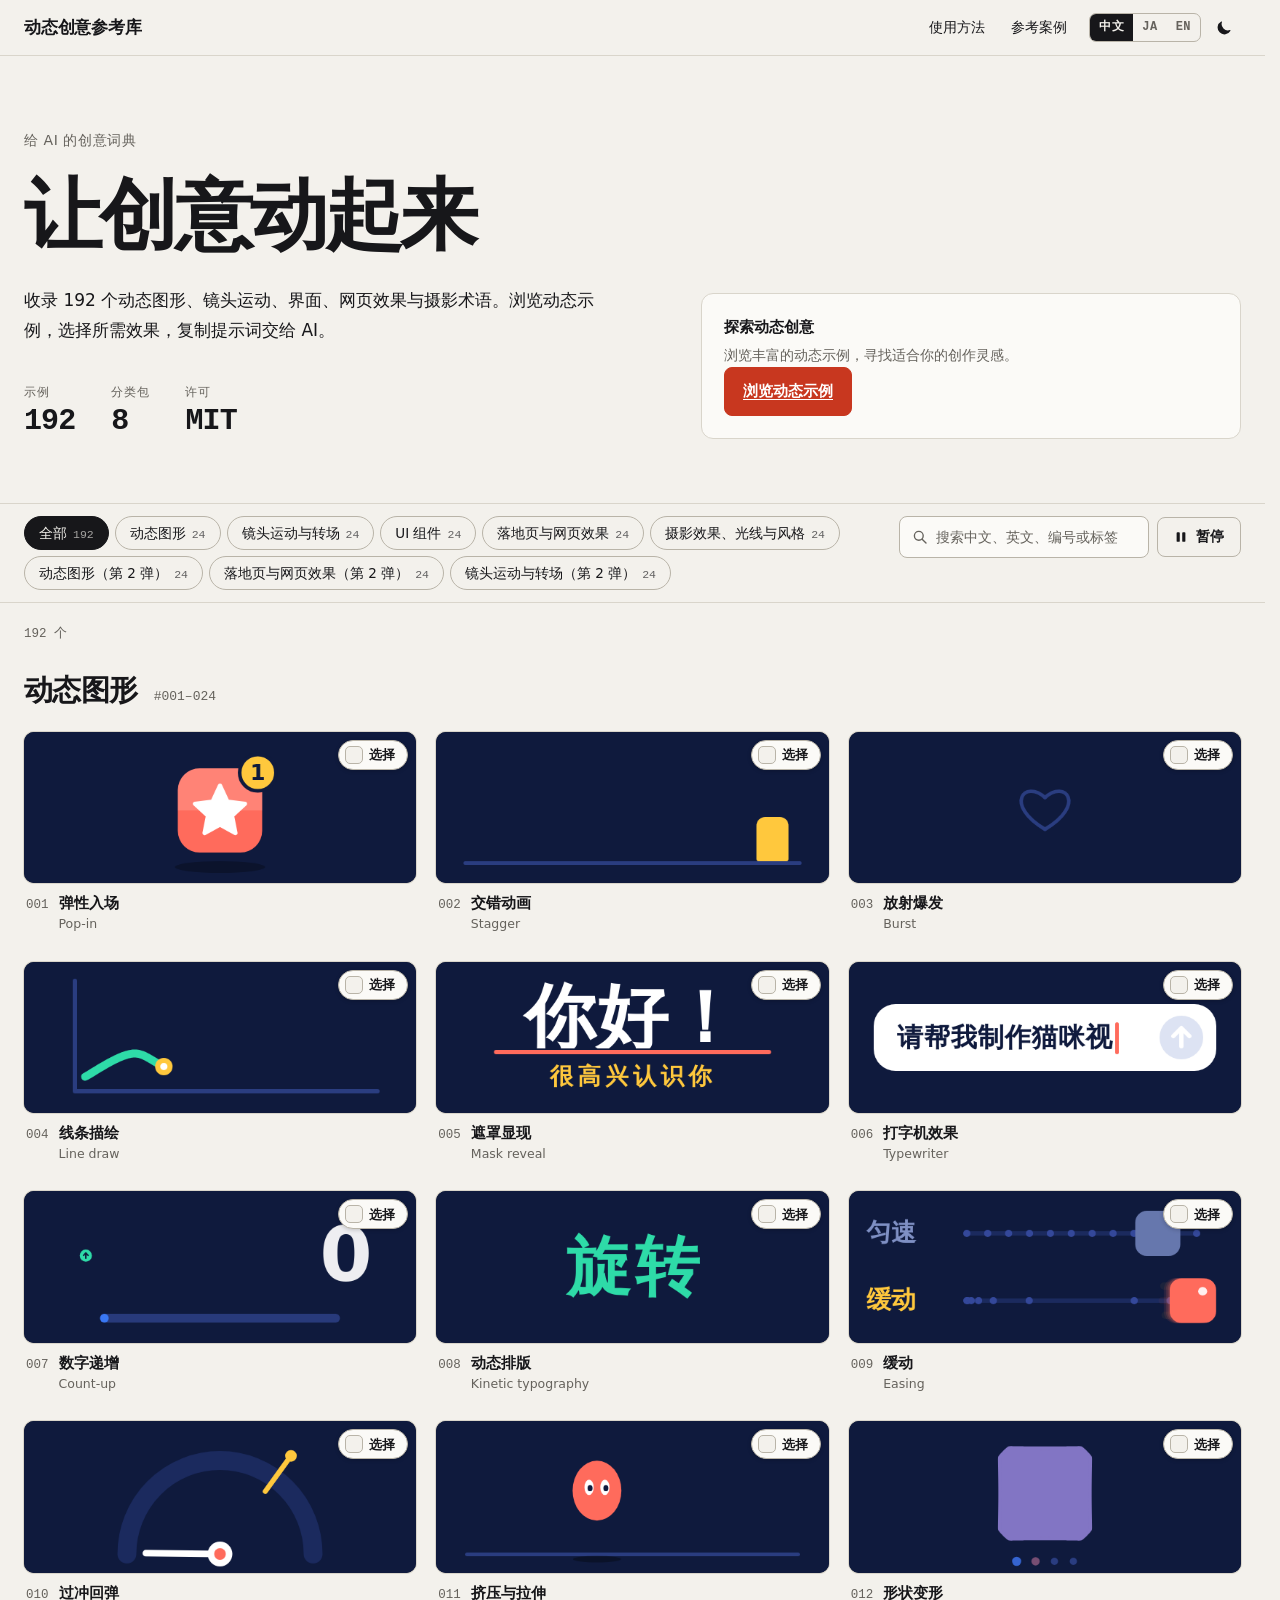
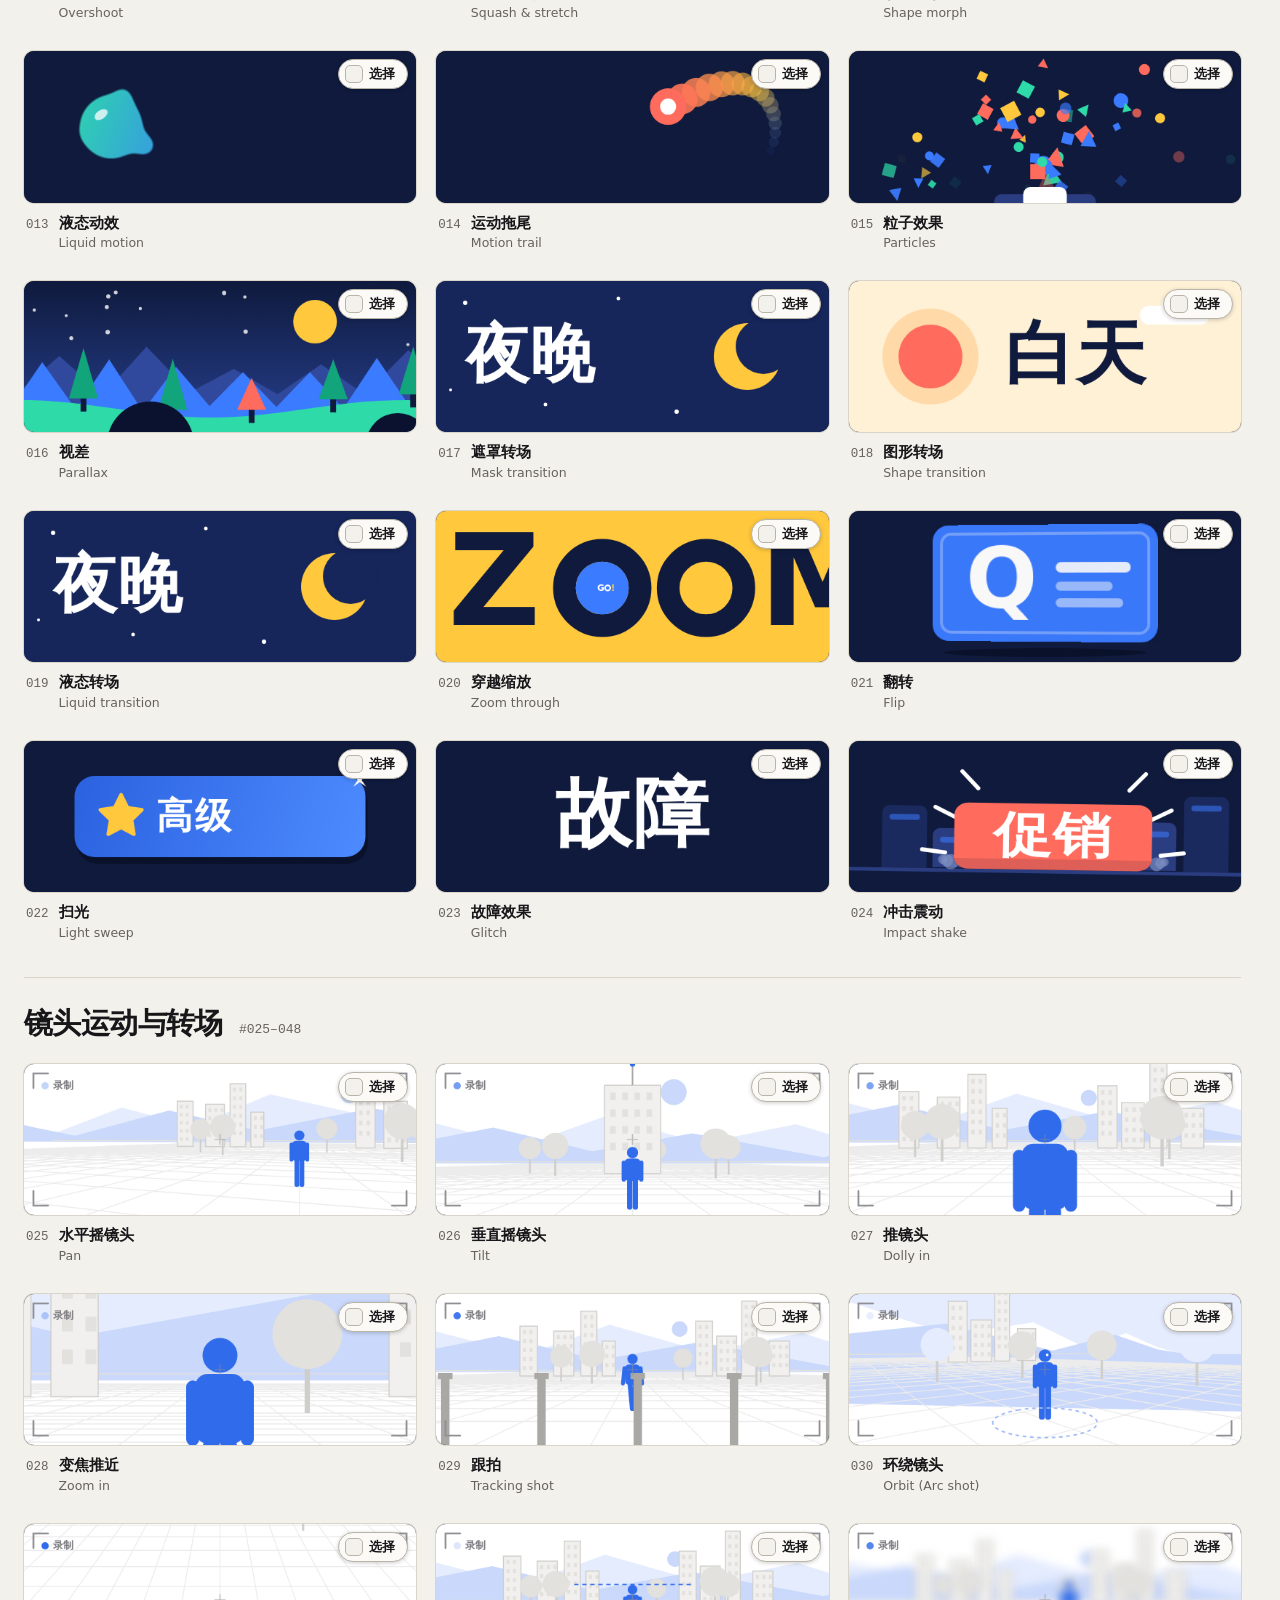
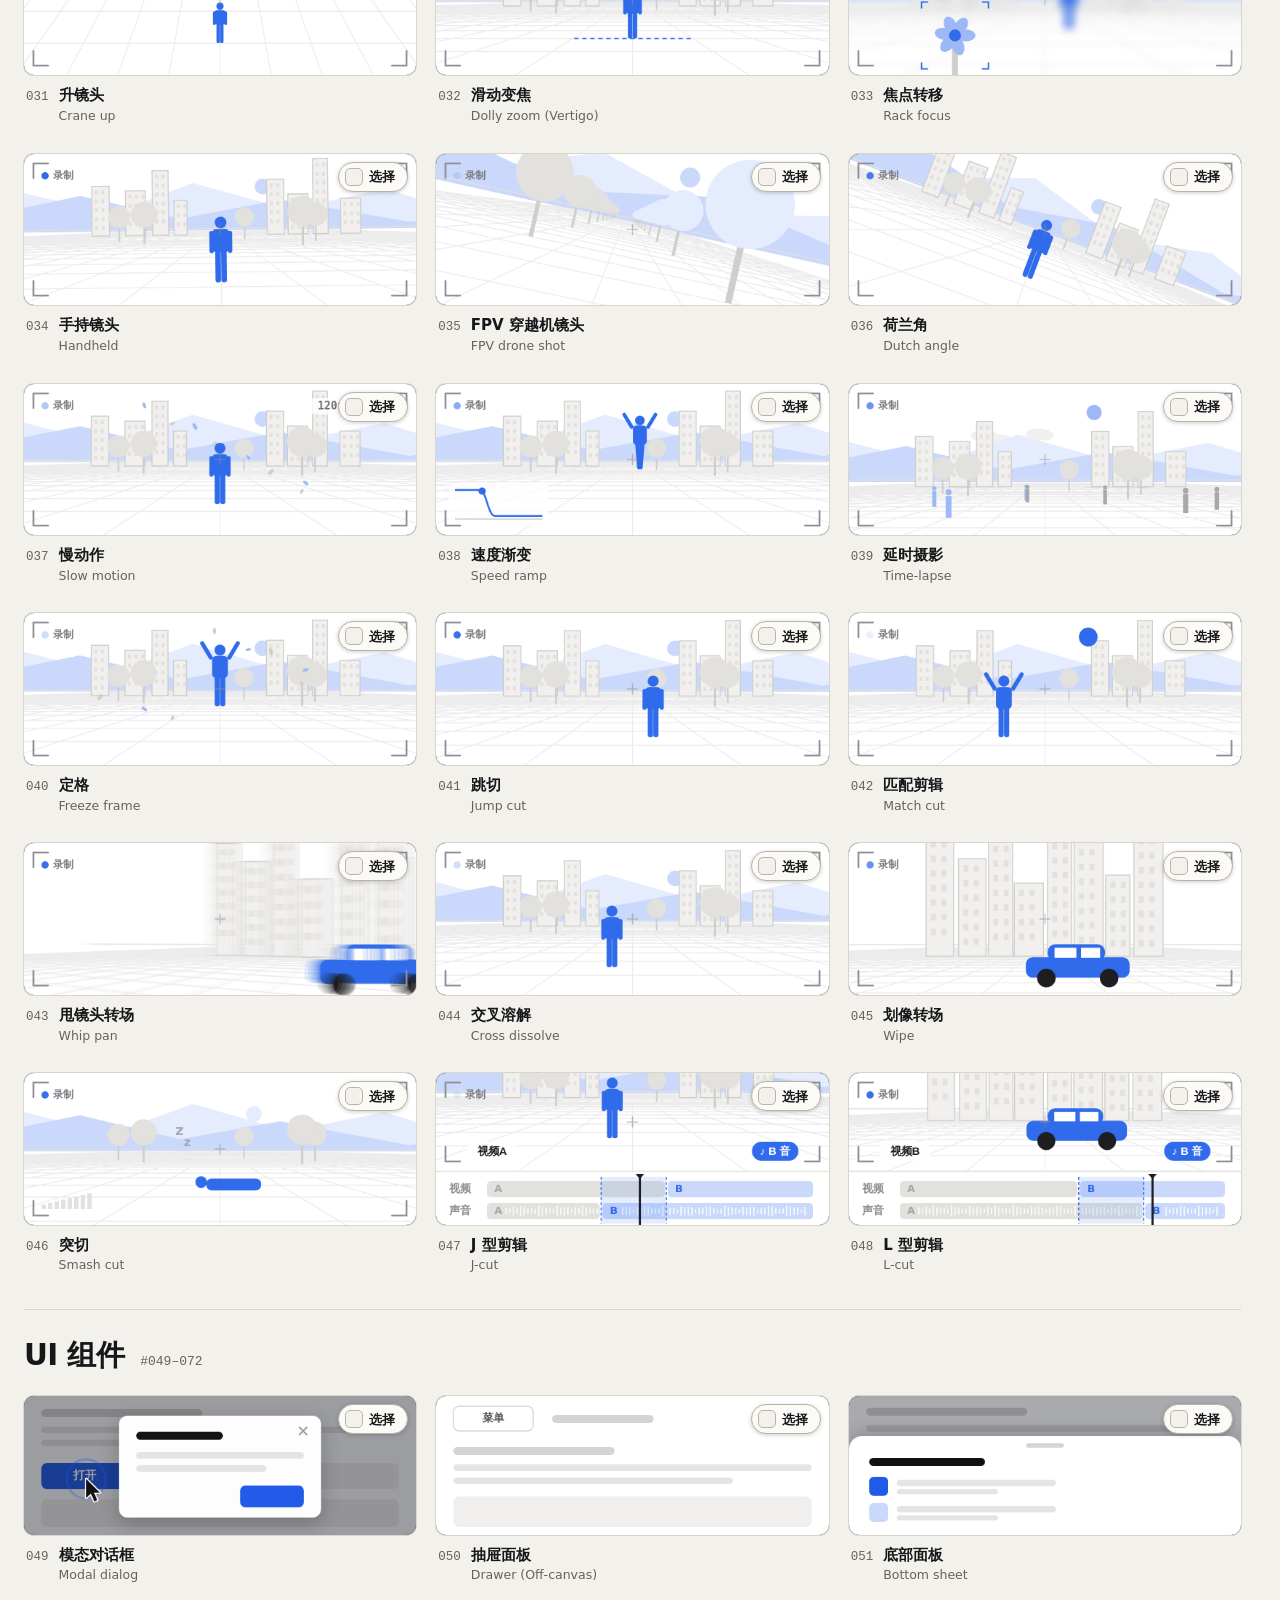
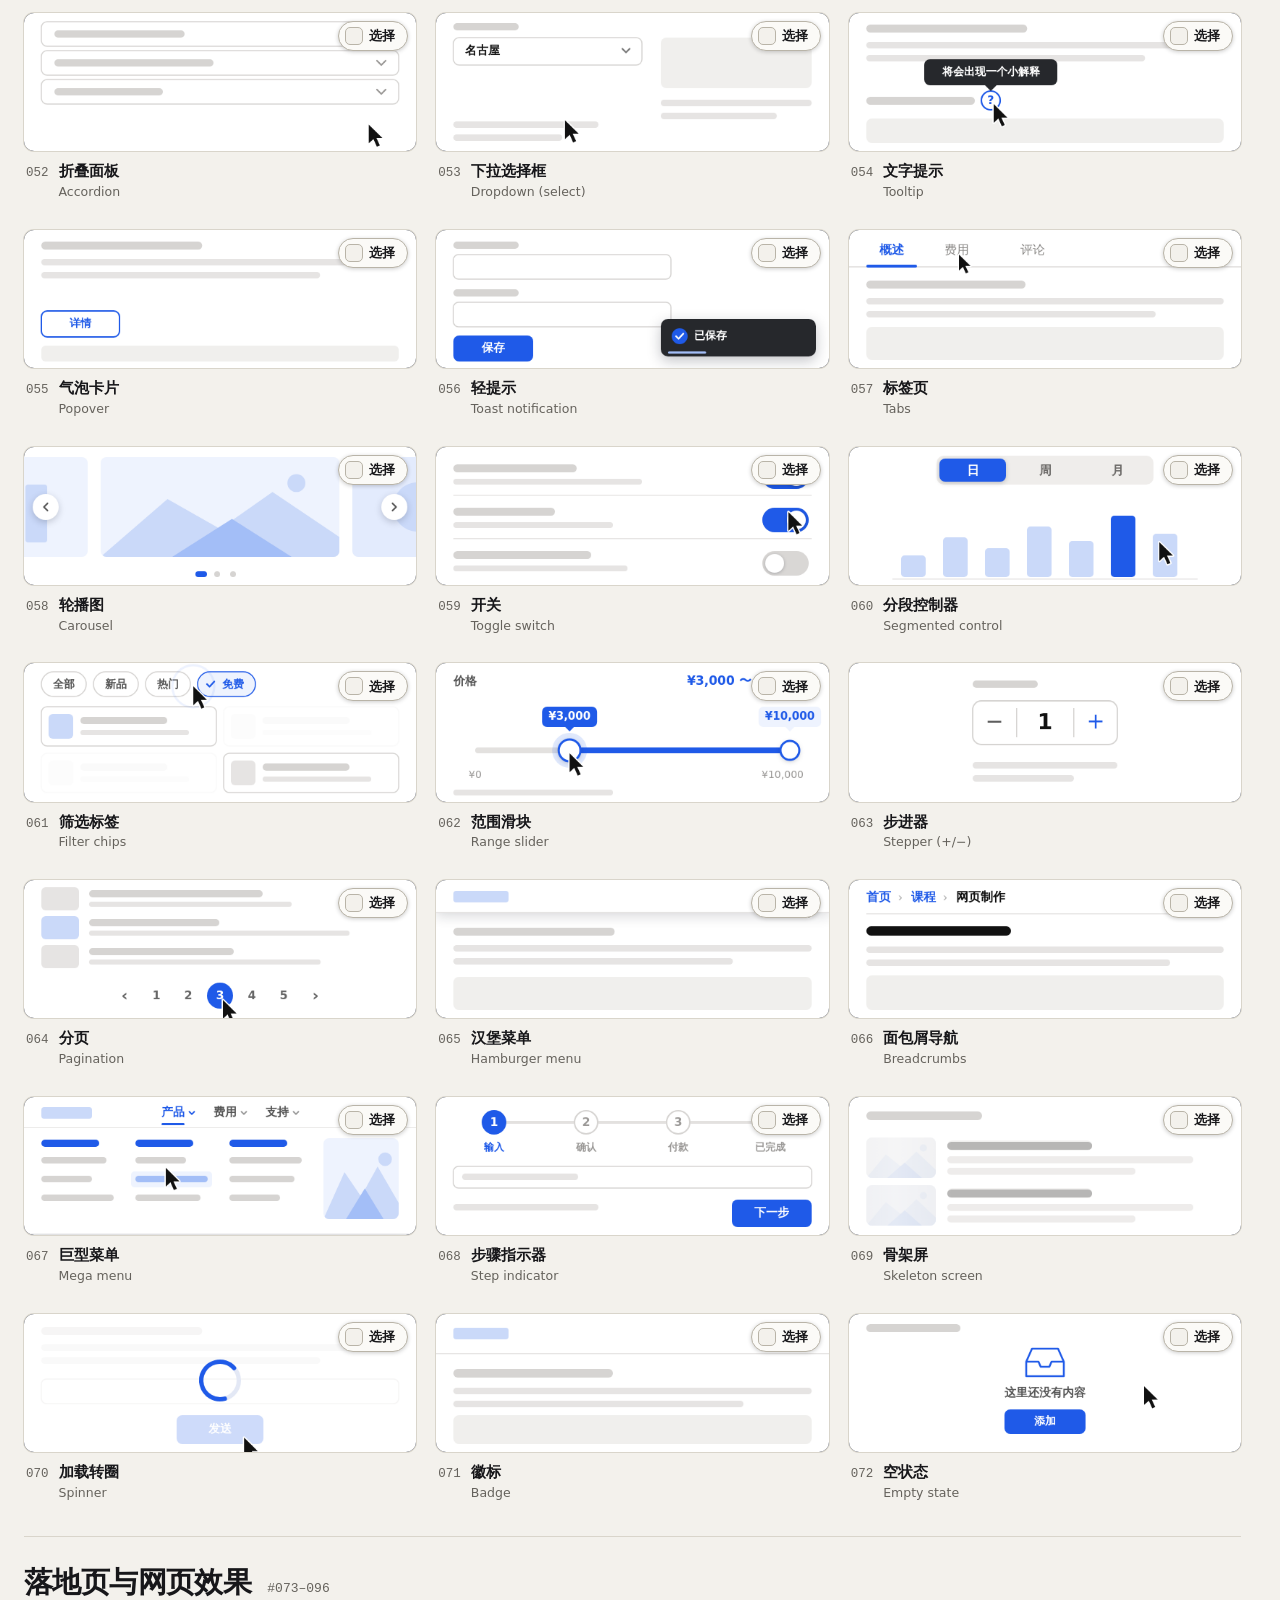
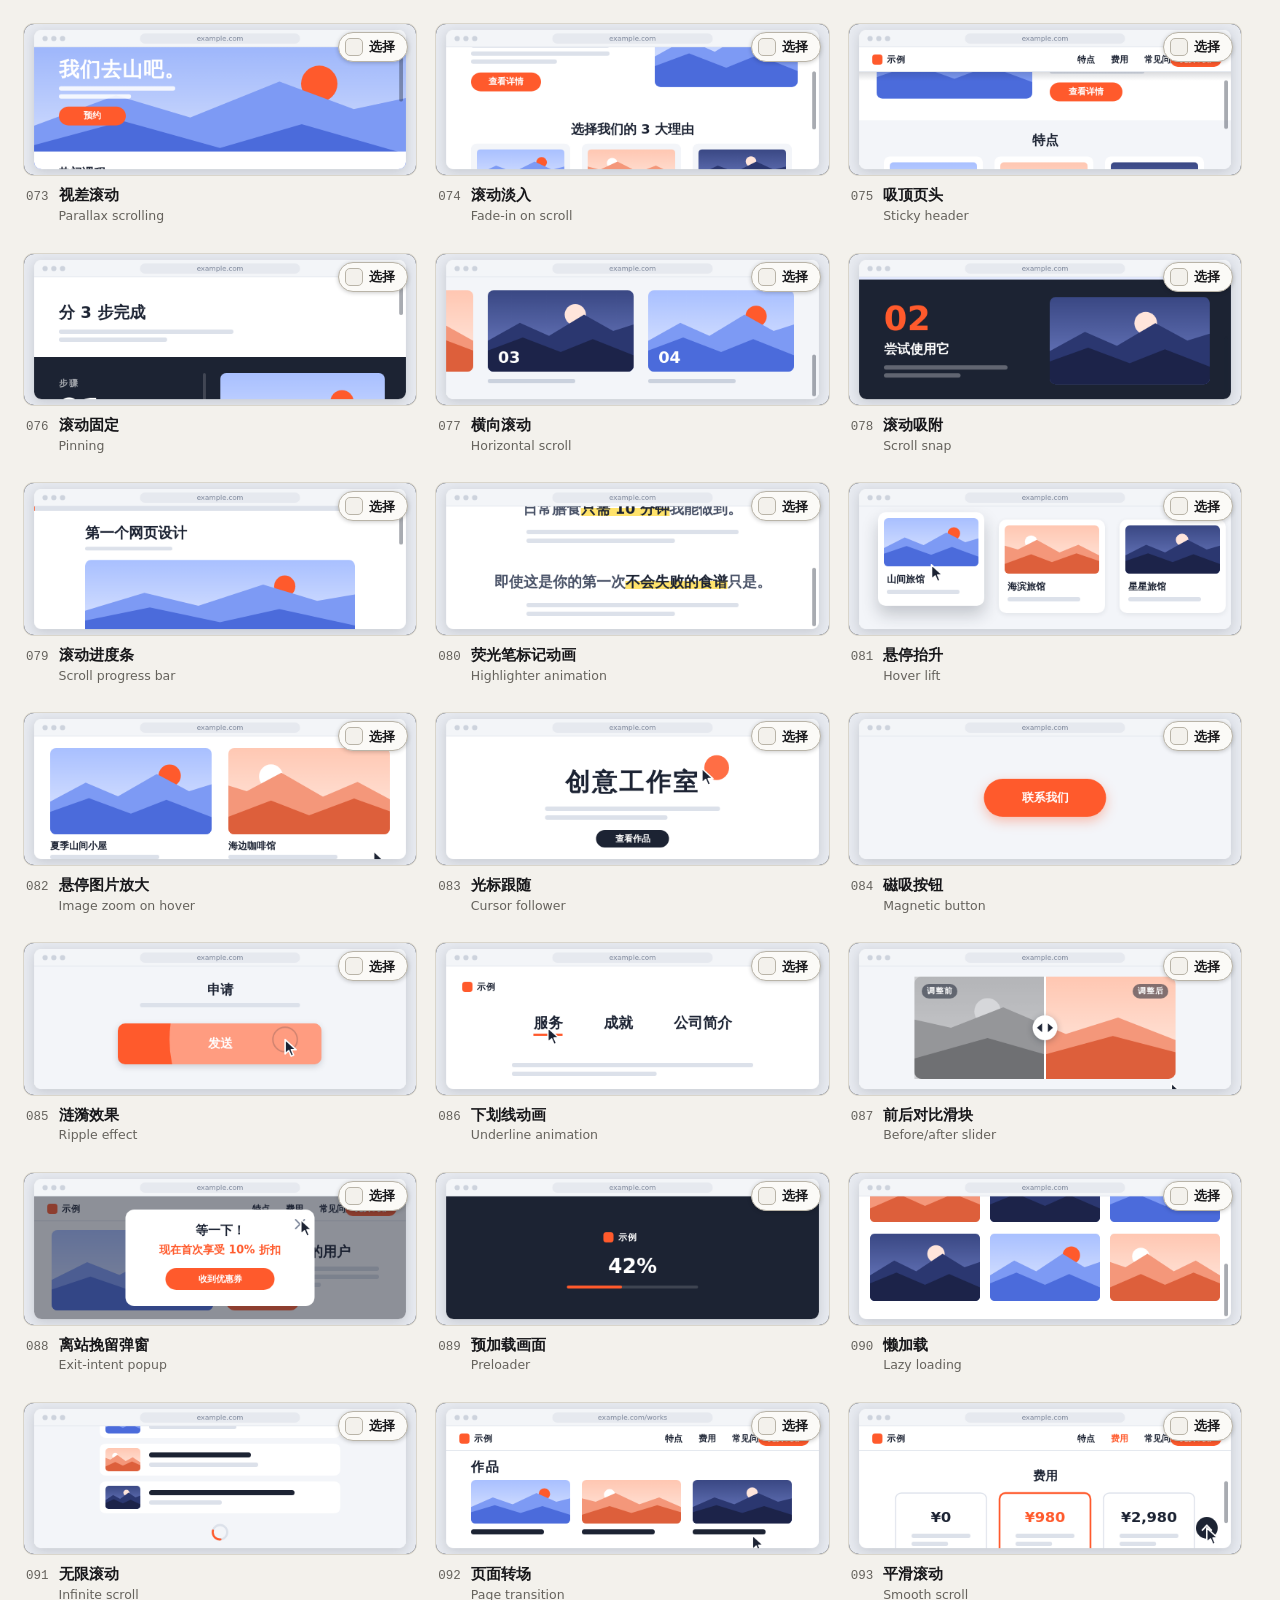
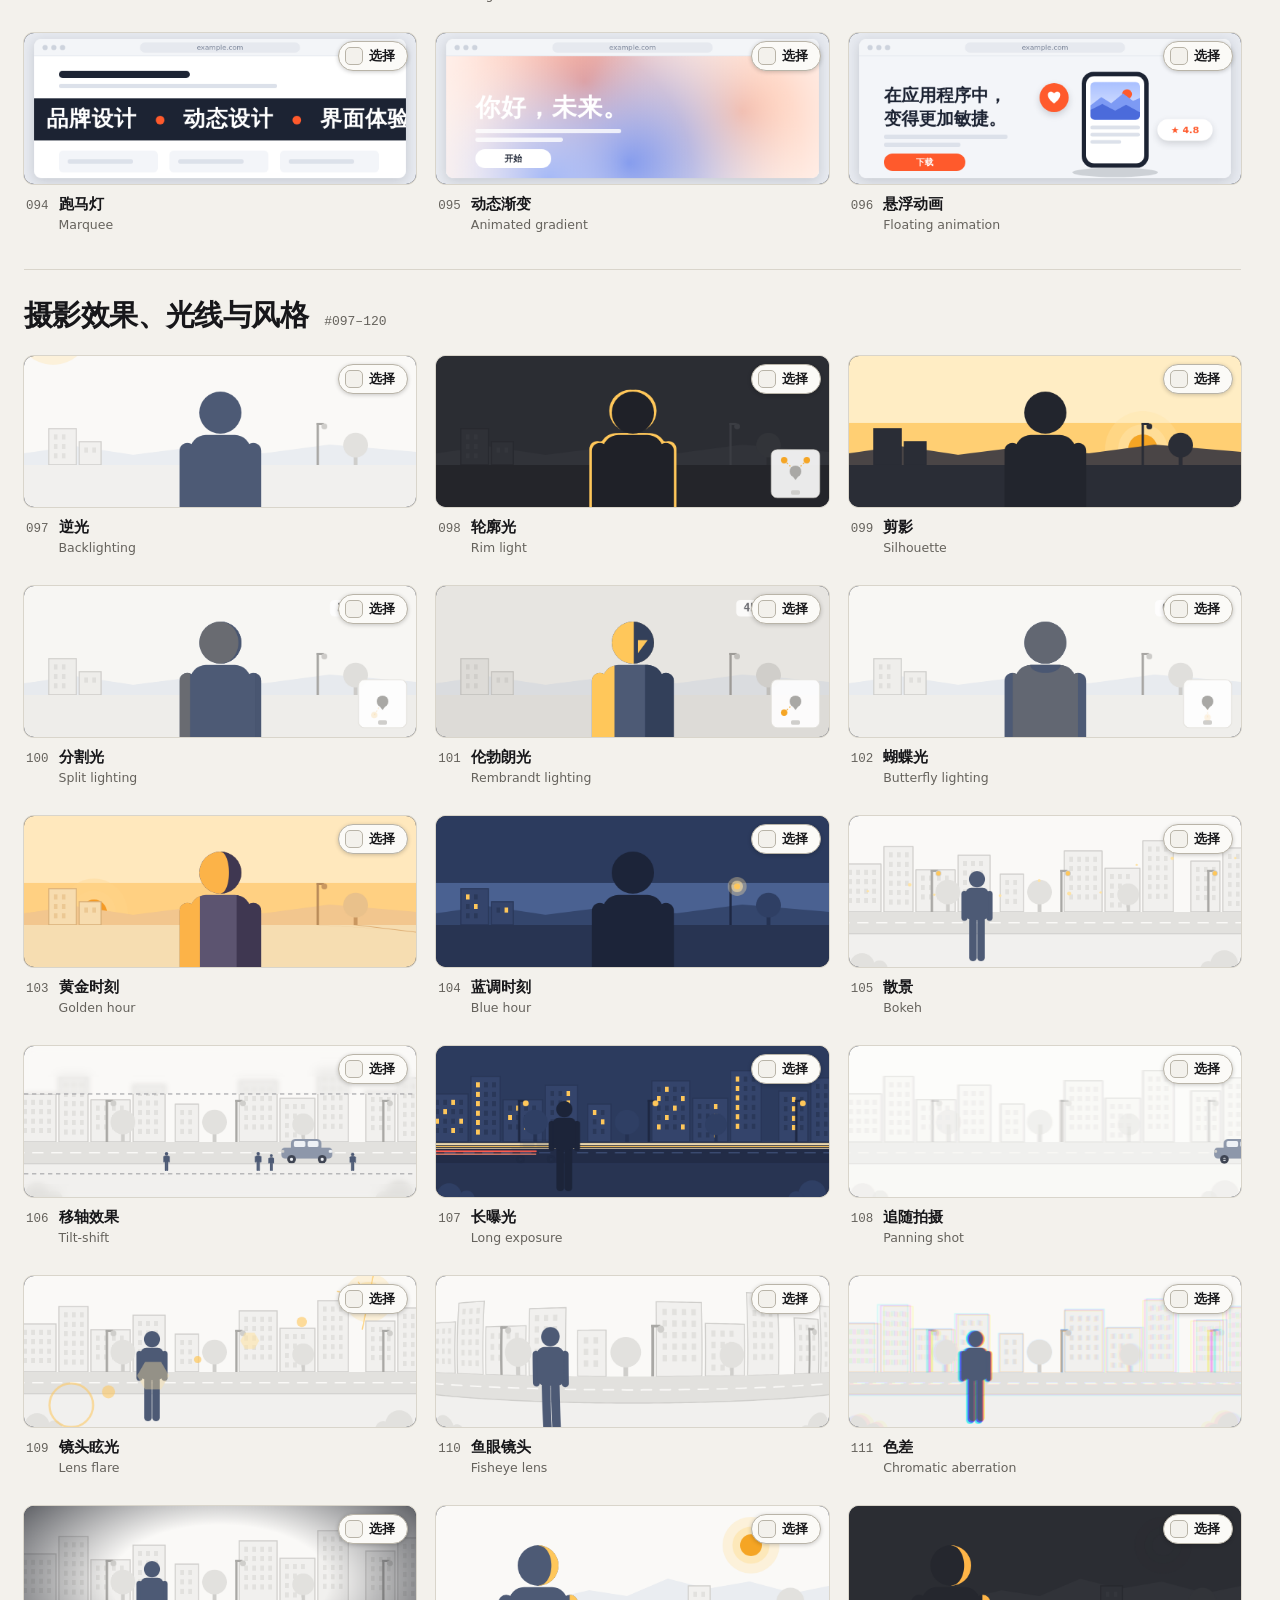
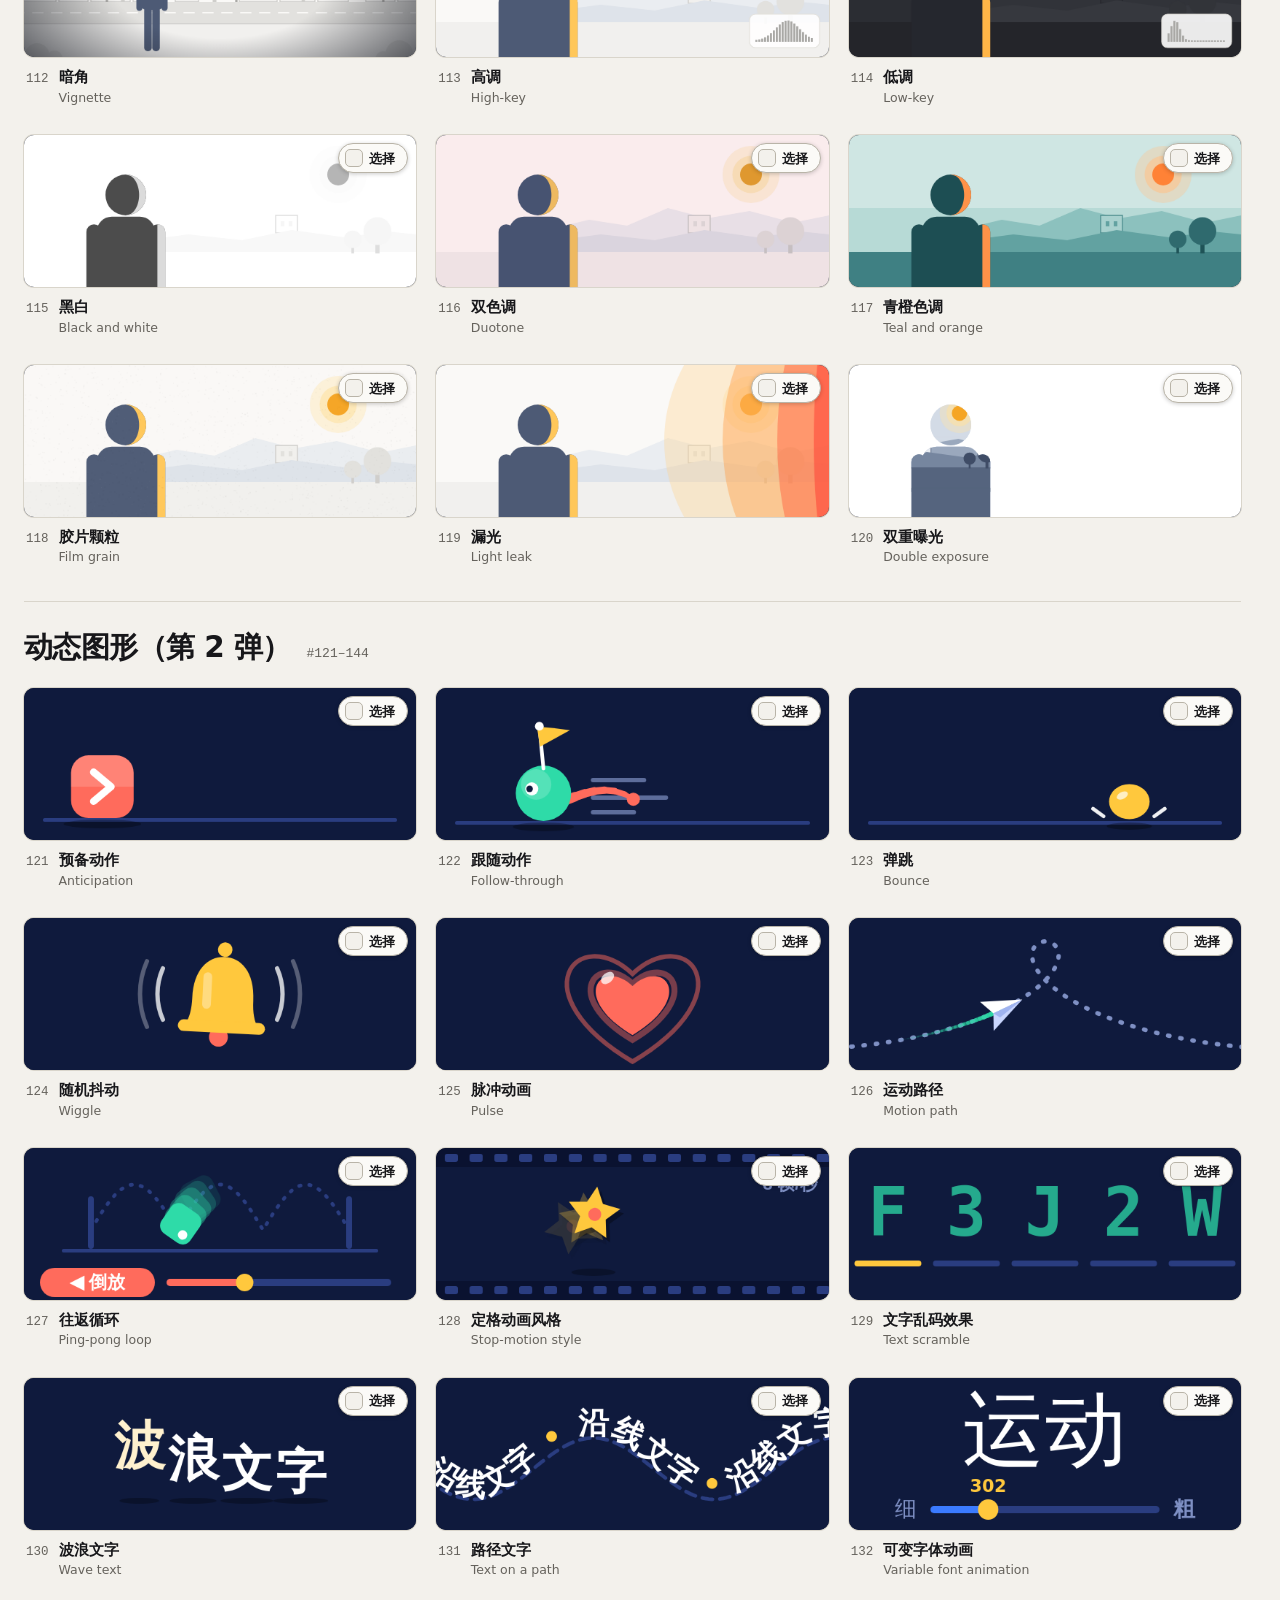
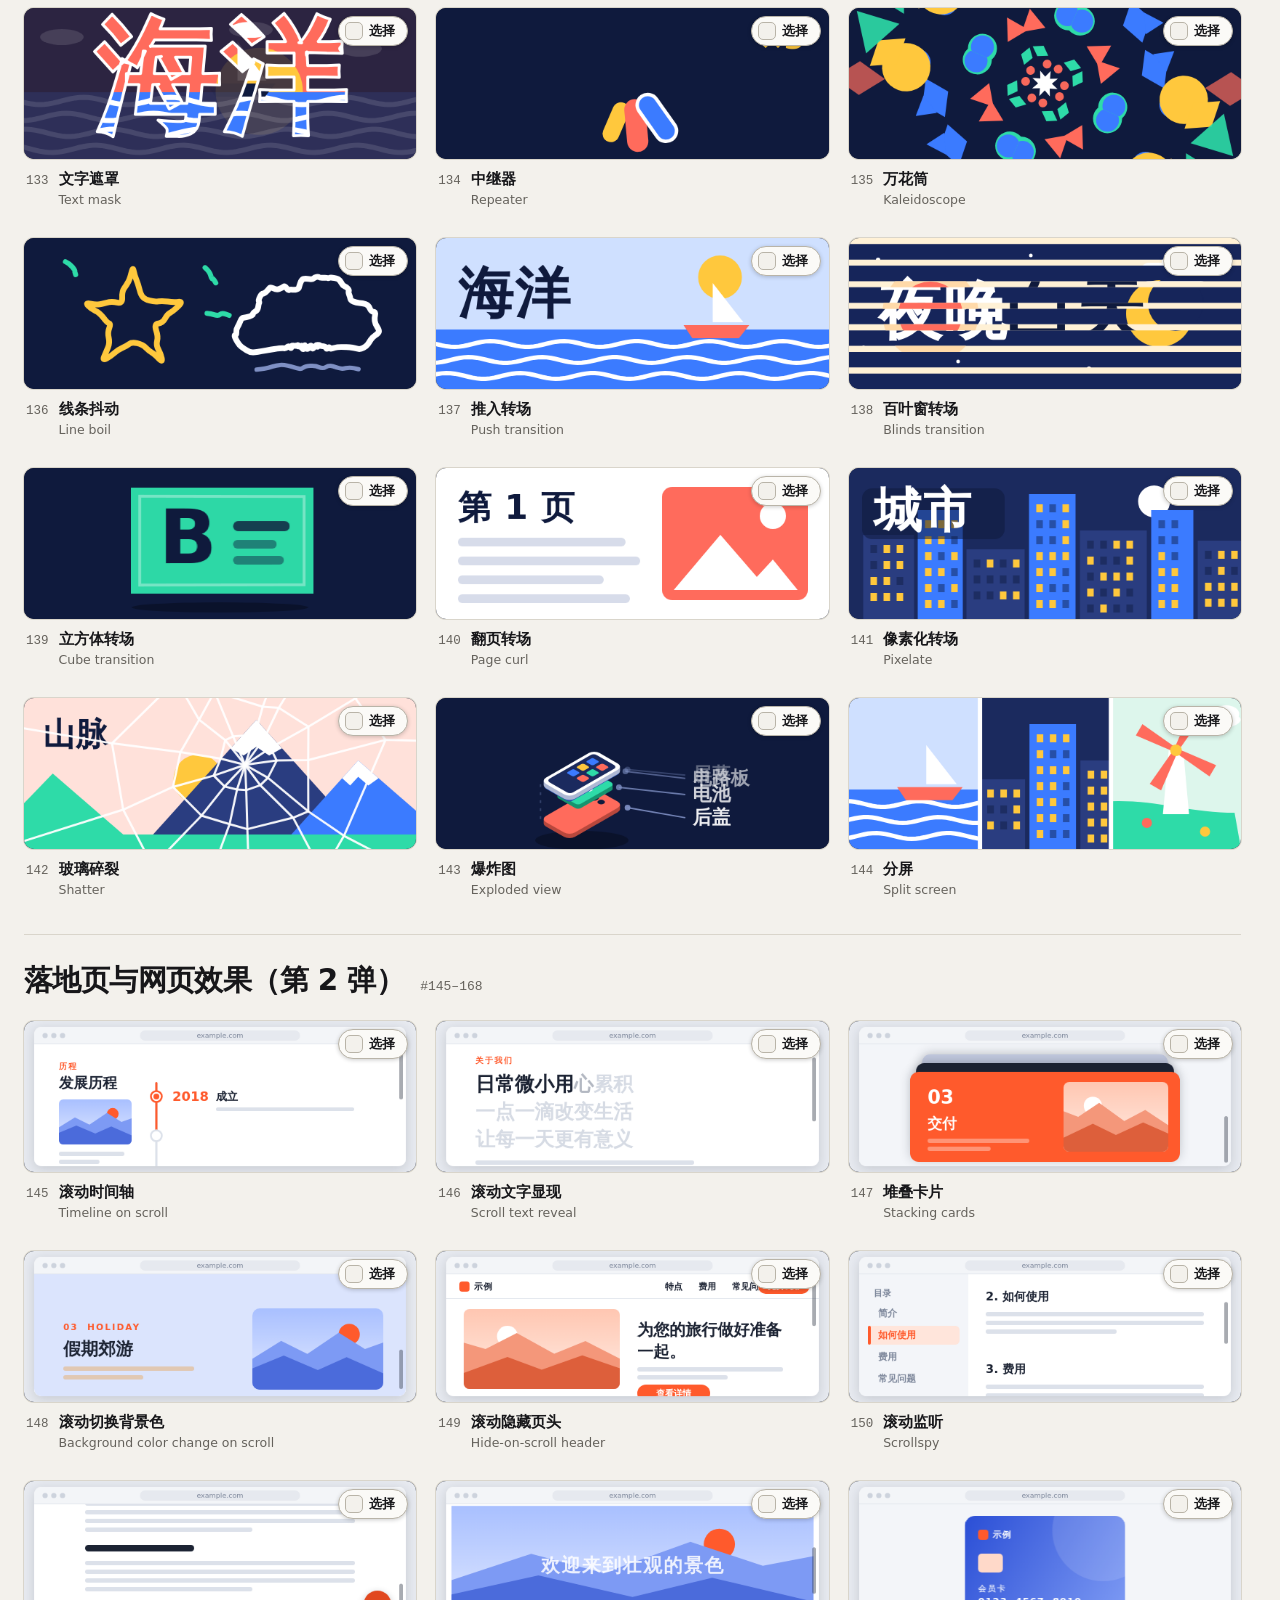
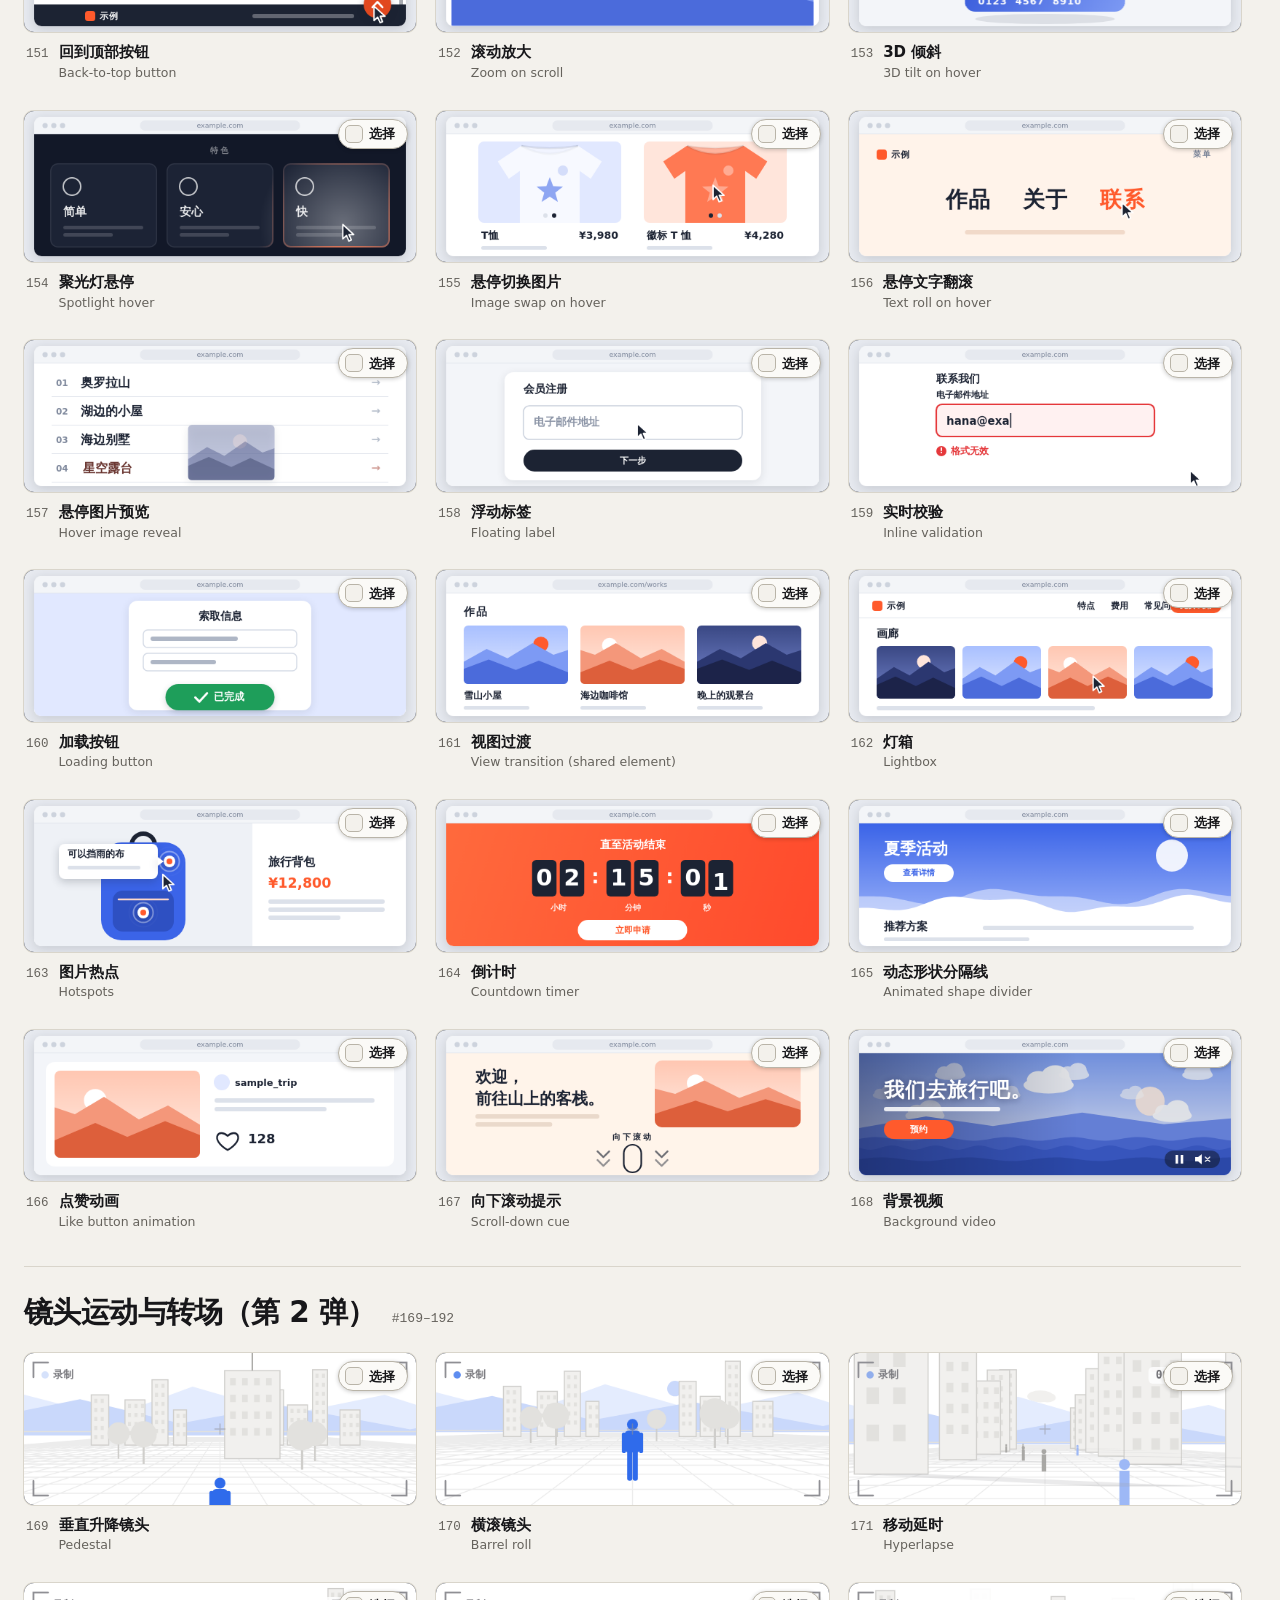
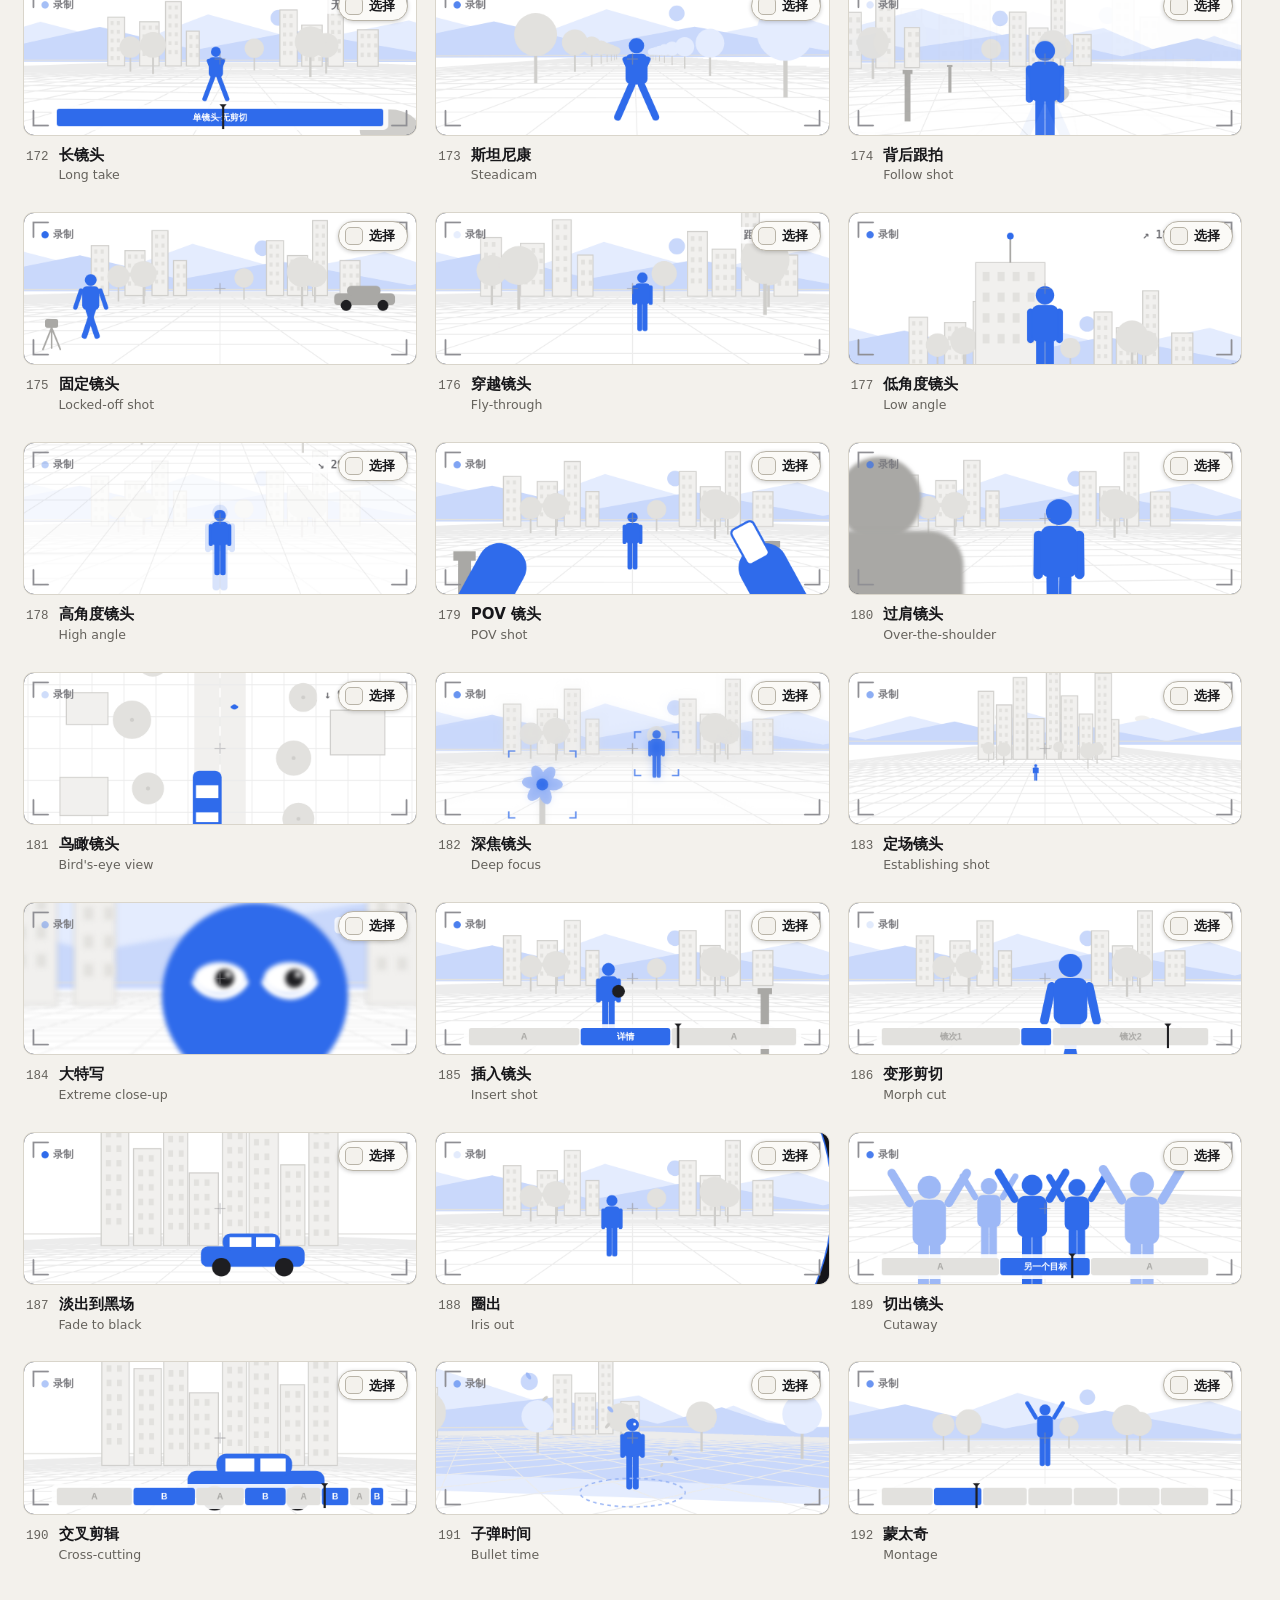
==== index.html @ 3c2263fc "Publish motion library" ====
<!doctype html>
<html lang="zh-Hans">
<head>
<meta charset="utf-8">
<meta name="viewport" content="width=device-width, initial-scale=1">
<title>动态创意参考库</title>
<meta name="description" content="浏览动态示例，寻找创意灵感，编辑并创建自己的动画参考。">
<meta property="og:type" content="website">
<meta property="og:site_name" content="动态创意参考库">
<meta property="og:title" content="动态创意参考库">
<meta property="og:description" content="浏览、编辑和收藏动态创意示例。">
<meta name="color-scheme" content="light dark">
<link rel="icon" href="assets/favicon.svg" type="image/svg+xml">
<script>
/* Apply the saved theme and language before first paint. */
(function () {
  var d = document.documentElement, t = null, l = null, m = /[?&]lang=(ja|en|zh-Hans)(?:&|$)/.exec(location.search);
  try { t = localStorage.getItem('mp-theme'); l = localStorage.getItem('mp-lang'); } catch (e) {}
  if (m) l = m[1]; /* ?lang= (set when an agent opens the gallery) wins for this visit */
  if (t === 'light' || t === 'dark') d.setAttribute('data-theme', t);
  if (l !== 'ja' && l !== 'en' && l !== 'zh-Hans') l = 'zh-Hans';
  d.lang = l;
})();
</script>
<link rel="stylesheet" href="assets/site.css">
</head>
<body>
<a class="skip" href="#gallery" data-t="skip">見本の一覧へ移動</a>

<header class="top">
  <div class="wrap top-in">
    <a class="logo" href="./" aria-label="动态创意参考库">动态创意参考库</a>
    <nav class="top-nav" aria-label="サイト内" data-t-attr="aria-label:navLabel">
      <a class="top-link top-how" href="#how" data-t="navHow">使い方</a>
      <a class="top-link" href="found.html" data-t="navFound">事例</a>
      <div class="seg" role="group" aria-label="言語" data-t-attr="aria-label:langLabel">
        <button type="button" class="seg-b" data-lang="zh-Hans" aria-pressed="true" aria-label="简体中文">中文</button>
        <button type="button" class="seg-b" data-lang="ja" aria-pressed="true" aria-label="日本語">JA</button>
        <button type="button" class="seg-b" data-lang="en" aria-pressed="false" aria-label="English">EN</button>
      </div>
      <button type="button" class="icon-b" id="theme" aria-label="ダークモードに切り替える">
        <svg class="i-moon" viewBox="0 0 20 20" width="18" height="18" aria-hidden="true"><path d="M16.5 12.3A7 7 0 0 1 7.7 3.5a.6.6 0 0 0-.8-.7 7.6 7.6 0 1 0 10.3 10.3.6.6 0 0 0-.7-.8z" fill="currentColor"/></svg>
        <svg class="i-sun" viewBox="0 0 20 20" width="18" height="18" aria-hidden="true"><circle cx="10" cy="10" r="3.6" fill="currentColor"/><g stroke="currentColor" stroke-width="1.6" stroke-linecap="round"><path d="M10 2v2M10 16v2M2 10h2M16 10h2M4.3 4.3l1.4 1.4M14.3 14.3l1.4 1.4M4.3 15.7l1.4-1.4M14.3 5.7l1.4-1.4"/></g></svg>
      </button>
    </nav>
  </div>
</header>

<main>
  <section class="hero wrap" aria-labelledby="hero-h">
    <div class="hero-copy">
      <p class="eyebrow" data-t="eyebrow">AIに頼むための「名前」のライブラリ</p>
      <h1 id="hero-h" data-t-html="h1">AIを<wbr>指揮する<wbr>クリエイティブ<wbr>ディレクターへ</h1>
      <p class="lead" data-t="lead">モーショングラフィックス、カメラワーク、UIパーツ、LP・Webサイトの演出、写真の表現の名前を、動く見本つきで並べました。プロンプトをコピーすれば、動きの仕様と参考実装も一緒に渡せます。</p>
      <dl class="facts">
        <div><dt data-t="factMoves">名前</dt><dd id="fact-count"></dd></div>
        <div><dt data-t="factPacks">パック</dt><dd id="fact-packs"></dd></div>
        <div><dt data-t="factLicense">ライセンス</dt><dd>MIT</dd></div>
      </dl>
    </div>
    <div class="hero-install">
      <div class="install">
        <h2 class="install-h" data-t="personalH">打造你的动态参考库</h2>
        <p class="install-p" data-t="personalP">浏览、收藏和编辑现有示例，也可以创建属于自己的动画。</p>
        <a class="btn btn-main" href="#gallery" data-t="personalAction">打开可视化编辑器</a>
      </div>
    </div>
  </section>

  <section id="gallery" class="gallery" aria-labelledby="gallery-h">
    <h2 id="gallery-h" class="sr" data-t="galleryH">見本の一覧</h2>
    <div class="tools">
      <div class="wrap tools-in">
        <div class="chips" id="packs" role="group" aria-label="パックで絞り込む" data-t-attr="aria-label:packFilterLabel"></div>
        <div class="tools-side">
          <label class="search">
            <span class="sr" data-t="searchLabel">見本を探す</span>
            <svg viewBox="0 0 20 20" width="16" height="16" aria-hidden="true"><circle cx="8.5" cy="8.5" r="5.5" fill="none" stroke="currentColor" stroke-width="1.7"/><path d="M13 13l4.5 4.5" stroke="currentColor" stroke-width="1.7" stroke-linecap="round"/></svg>
            <input type="search" id="q" autocomplete="off" spellcheck="false" placeholder="名前・番号・タグで探す" data-t-attr="placeholder:searchPh">
          </label>
          <button type="button" class="btn btn-ghost playtoggle" id="play" aria-pressed="true">
            <svg class="i-pause" viewBox="0 0 16 16" width="14" height="14" aria-hidden="true"><rect x="3" y="2.5" width="3.6" height="11" rx="1" fill="currentColor"/><rect x="9.4" y="2.5" width="3.6" height="11" rx="1" fill="currentColor"/></svg>
            <svg class="i-play" viewBox="0 0 16 16" width="14" height="14" aria-hidden="true"><path d="M4 2.6v10.8a.6.6 0 0 0 .9.5l9-5.4a.6.6 0 0 0 0-1l-9-5.4a.6.6 0 0 0-.9.5z" fill="currentColor"/></svg>
            <span id="play-t">一時停止</span>
          </button>
        </div>
        <div class="chips chips-sub" id="cats" role="group" aria-label="カテゴリで絞り込む" data-t-attr="aria-label:catFilterLabel" hidden></div>
      </div>
    </div>
    <div class="wrap">
      <p class="count" id="count" role="status" aria-live="polite"></p>
      <div id="grid"></div>
      <p class="empty" id="empty" hidden data-t="empty">見つかりませんでした。別の言葉や番号で探してみてください。</p>
      <noscript><p class="empty">見本の再生には JavaScript が必要です。一覧は <a href="api/v1/ja/catalog.tsv">catalog.tsv</a> でも読めます。</p></noscript>
    </div>
  </section>

  <section id="how" class="how wrap" aria-labelledby="how-h">
    <h2 id="how-h" class="sec-h" data-t="howH">使い方</h2>
    <ol class="steps">
      <li><span class="step-n" aria-hidden="true">1</span><h3 data-t="s1h">浏览示例</h3><p data-t="s1p">通过分类或搜索找到合适的动作，点击卡片查看详情。</p></li>
      <li><span class="step-n" aria-hidden="true">2</span><h3 data-t="s2h">选择效果</h3><p data-t="s2p">点击“选择”收集所需示例，可在底部添加用途备注。</p></li>
      <li><span class="step-n" aria-hidden="true">3</span><h3 data-t="s3h">复制并使用</h3><p data-t="s3p">复制所选内容或单个示例的提示词，用于创作和交流。</p></li>
    </ol>
    <div class="how-more">
      <div class="how-col">
        <h3 data-t="editH">编辑和添加内容</h3>
        <p data-t="editP">打开可视化编辑器，调整文字与播放速度，或通过模板创建新的动态示例。保存后返回首页刷新即可查看。</p>
        <p><a href="#gallery" data-t="personalAction">打开可视化编辑器</a></p>
      </div>
    </div>
  </section>
</main>



<aside class="tray" id="tray" aria-labelledby="tray-count" hidden>
  <div class="wrap tray-in">
    <div class="tray-top">
      <button type="button" class="tray-toggle" id="tray-toggle" aria-expanded="true" aria-controls="tray-body">
        <span class="tray-count" id="tray-count">選んだ物 0個</span>
        <svg class="tray-chev" viewBox="0 0 16 16" width="14" height="14" aria-hidden="true"><path d="M3.5 10l4.5-4.5 4.5 4.5" fill="none" stroke="currentColor" stroke-width="1.8" stroke-linecap="round" stroke-linejoin="round"/></svg>
      </button>
      <p class="tray-wait" id="tray-wait" data-t="trayWait" hidden>AIが待っています。選んだら「AIに渡す」を押してください。</p>
      <button type="button" class="btn btn-s btn-main tray-main" id="tray-main">選んだ物をコピー</button>
    </div>
    <div class="tray-body" id="tray-body">
      <ol class="tray-list" id="tray-list"></ol>
      <p class="tray-empty" id="tray-empty" data-t="trayEmpty" hidden>見本の「選ぶ」を押すと、ここに並びます。</p>
      <div class="tray-row">
        <label class="tray-note">
          <span class="tray-note-l" data-t="noteLabel">メモ（任意）</span>
          <input type="text" id="tray-note" maxlength="300" autocomplete="off" placeholder="例: 冒頭のタイトルに" data-t-attr="placeholder:notePh">
        </label>
        <div class="tray-acts">
          <button type="button" class="btn btn-s" id="tray-copy" data-t="copyPicked" hidden>選んだ物をコピー</button>
          <button type="button" class="btn btn-s" id="tray-share" data-t="shareUrl">選択を共有するURL</button>
          <button type="button" class="btn btn-s btn-ghost" id="tray-clear" data-t="clearAll">すべて外す</button>
        </div>
      </div>
    </div>
  </div>
</aside>

<dialog class="detail" id="detail" aria-labelledby="d-name">
  <div class="d-bar">
    <p class="d-id"><span id="d-id">#000</span><span class="d-where" id="d-where"></span></p>
    <div class="d-nav">
      <button type="button" class="icon-b playtoggle" id="d-play" aria-pressed="true" aria-label="一時停止">
        <svg class="i-pause" viewBox="0 0 16 16" width="14" height="14" aria-hidden="true"><rect x="3" y="2.5" width="3.6" height="11" rx="1" fill="currentColor"/><rect x="9.4" y="2.5" width="3.6" height="11" rx="1" fill="currentColor"/></svg>
        <svg class="i-play" viewBox="0 0 16 16" width="14" height="14" aria-hidden="true"><path d="M4 2.6v10.8a.6.6 0 0 0 .9.5l9-5.4a.6.6 0 0 0 0-1l-9-5.4a.6.6 0 0 0-.9.5z" fill="currentColor"/></svg>
      </button>
      <button type="button" class="icon-b" id="d-prev" aria-label="前の名前"><svg viewBox="0 0 16 16" width="16" height="16" aria-hidden="true"><path d="M10 3L5 8l5 5" fill="none" stroke="currentColor" stroke-width="1.8" stroke-linecap="round" stroke-linejoin="round"/></svg></button>
      <button type="button" class="icon-b" id="d-next" aria-label="次の名前"><svg viewBox="0 0 16 16" width="16" height="16" aria-hidden="true"><path d="M6 3l5 5-5 5" fill="none" stroke="currentColor" stroke-width="1.8" stroke-linecap="round" stroke-linejoin="round"/></svg></button>
      <button type="button" class="icon-b" id="d-close" aria-label="閉じる"><svg viewBox="0 0 16 16" width="16" height="16" aria-hidden="true"><path d="M3.5 3.5l9 9M12.5 3.5l-9 9" fill="none" stroke="currentColor" stroke-width="1.8" stroke-linecap="round"/></svg></button>
    </div>
  </div>
  <div class="d-body">
    <div class="d-stage"><canvas id="d-canvas" aria-hidden="true"></canvas></div>
    <div class="d-head">
      <h2 id="d-name" tabindex="-1"></h2>
      <p class="d-sub" id="d-sub"></p>
      <p class="d-meaning" id="d-meaning"></p>
      <p class="d-summary" id="d-summary"></p>
    </div>
    <div class="d-main">
      <h3 id="d-ask-h" data-t="dAsk">AIへの頼み方の例</h3>
      <p class="d-ask" id="d-ask"></p>
      <h3 data-t="dSpec">動きの仕様</h3>
      <ul class="d-spec" id="d-spec"></ul>
      <h3 data-t="dUse">使いどころ</h3>
      <p id="d-use"></p>
      <ul class="d-tags" id="d-tags" aria-label="タグ" data-t-attr="aria-label:tagsLabel"></ul>
    </div>
    <div class="d-side">
      <button type="button" class="btn btn-pick" id="d-pick" aria-pressed="false"><span class="pick-box" aria-hidden="true"><svg viewBox="0 0 16 16" width="14" height="14"><path d="M3.5 8.4l3 3 6-6.6" fill="none" stroke="currentColor" stroke-width="2.2" stroke-linecap="round" stroke-linejoin="round"/></svg></span><span id="d-pick-t">選ぶ</span></button>
      <a class="btn" id="d-edit" href="#" hidden>编辑此示例</a>
      <button type="button" class="btn btn-main" id="d-copy-prompt" data-t="copyPrompt">プロンプトをコピー</button>
      <button type="button" class="btn" id="d-copy-code" data-t="copyCode">コードをコピー</button>
      <pre class="d-prompt" id="d-prompt" tabindex="0" aria-label="コピーされるプロンプト" data-t-attr="aria-label:promptLabel"></pre>
      <details class="d-code">
        <summary data-t="showCode">コードを見る</summary>
        <pre id="d-code" tabindex="0"></pre>
      </details>
      <p class="d-links"><a id="d-kit" href="#"></a><a id="d-txt" href="#"></a></p>
      <p class="sr" id="d-live" role="status" aria-live="polite"></p>
    </div>
  </div>
</dialog>

<p class="sr" id="live" role="status" aria-live="polite"></p>

<script src="assets/runtime.js"></script>
<script src="assets/catalog.js"></script>
<script src="assets/zh-details.js?v=20261030-motioncheck2"></script>
<script src="assets/zh-tags.js?v=20261030b"></script>
<script src="data/visual-editor.js"></script>
<script src="assets/animation-parameters.js"></script><script src="assets/visual-common.js"></script>
<script src="assets/branding.js"></script>
<script>MPBrand.apply(MPBrand.site, "home");</script>
<script src="assets/site.js?v=20261030-visual-editor"></script>
</body>
</html>
---- assets/site.css ----
/* Motion Prompt — site styles. No build step, no external fonts. */
:root {
  --bg: #f3f1ec;
  --surface: #fbfaf7;
  --ink: #17171a;
  --muted: #65625c;
  --line: #d9d5cb;
  --line-strong: #b9b4a8;
  --accent: #c8371f;
  --accent-ink: #ffffff;
  --stage: #0f1830;
  --shade: rgba(16, 16, 20, .56);
  --font: "SF Pro Display", "Helvetica Neue", "Hiragino Sans", "Hiragino Kaku Gothic ProN", "Yu Gothic", system-ui, sans-serif;
  --mono: "SF Mono", ui-monospace, Menlo, Consolas, monospace;
  --top-h: 56px;
  color-scheme: light;
}
@media (prefers-color-scheme: dark) {
  :root:not([data-theme="light"]) {
    --bg: #101012; --surface: #19191c; --ink: #ecebe6; --muted: #a29f97; --line: #2b2b30; --line-strong: #45454c;
    --accent: #ff7a5c; --accent-ink: #1c0d08; --stage: #0b1226; --shade: rgba(0, 0, 0, .7);
    color-scheme: dark;
  }
}
:root[data-theme="dark"] {
  --bg: #101012; --surface: #19191c; --ink: #ecebe6; --muted: #a29f97; --line: #2b2b30; --line-strong: #45454c;
  --accent: #ff7a5c; --accent-ink: #1c0d08; --stage: #0b1226; --shade: rgba(0, 0, 0, .7);
  color-scheme: dark;
}

*, *::before, *::after { box-sizing: border-box; }
html { -webkit-text-size-adjust: 100%; scroll-padding-top: calc(var(--top-h) + 16px); }
@media (hover: hover) and (pointer: fine) { html { scrollbar-gutter: stable; } }
html.modal-open { overflow: hidden; }
body {
  margin: 0; background: var(--bg); color: var(--ink);
  font: 16px/1.75 var(--font); font-feature-settings: "palt"; -webkit-font-smoothing: antialiased;
  overflow-x: clip;
}
h1, h2, h3, p, ul, ol, dl, dd, pre { margin: 0; }
ul, ol { padding: 0; list-style: none; }
a { color: inherit; text-underline-offset: .2em; text-decoration-thickness: 1px; }
a:hover { color: var(--accent); }
button, input { font: inherit; color: inherit; }
button { cursor: pointer; }
[hidden] { display: none !important; }
:focus-visible { outline: 2px solid var(--accent); outline-offset: 3px; border-radius: 4px; }
.sr { position: absolute; width: 1px; height: 1px; margin: -1px; overflow: hidden; clip-path: inset(50%); white-space: nowrap; }
.wrap { width: 100%; max-width: 1408px; margin-inline: auto; padding-inline: 24px; }
.skip { position: absolute; left: 12px; top: -60px; z-index: 50; background: var(--ink); color: var(--bg); padding: 8px 14px; border-radius: 6px; text-decoration: none; }
.skip:focus { top: 10px; color: var(--bg); }

/* ---------- header ---------- */
.top { position: sticky; top: 0; z-index: 20; height: var(--top-h); background: var(--bg); border-bottom: 1px solid var(--line); }
.top-in { height: 100%; display: flex; align-items: center; justify-content: space-between; gap: 16px; }
.logo { font-weight: 700; font-size: 17px; letter-spacing: -.01em; text-decoration: none; white-space: nowrap; }
.logo:hover { color: inherit; }
.top-nav { display: flex; align-items: center; gap: 6px; }
.top-link { font-size: 14px; text-decoration: none; padding: 6px 10px; border-radius: 6px; white-space: nowrap; }
.top-link:hover { background: var(--surface); color: var(--ink); }
.seg { display: flex; border: 1px solid var(--line-strong); border-radius: 7px; overflow: hidden; margin-left: 6px; }
.seg-b { border: 0; background: transparent; padding: 5px 9px; font: 600 12px/1.4 var(--mono); letter-spacing: .04em; color: var(--muted); }
.seg-b[aria-pressed="true"] { background: var(--ink); color: var(--bg); }
.seg-b:focus-visible { outline-offset: -2px; }
.icon-b { display: inline-grid; place-items: center; width: 34px; height: 34px; border: 1px solid transparent; border-radius: 7px; background: transparent; color: var(--ink); flex: none; }
.icon-b:hover { background: var(--surface); border-color: var(--line); }
.icon-b:disabled { opacity: .3; cursor: default; }
.i-sun { display: none; }
:root[data-theme="dark"] .i-sun { display: block; }
:root[data-theme="dark"] .i-moon { display: none; }
@media (prefers-color-scheme: dark) {
  :root:not([data-theme="light"]) .i-sun { display: block; }
  :root:not([data-theme="light"]) .i-moon { display: none; }
}

/* ---------- hero ---------- */
.hero { display: grid; grid-template-columns: minmax(0, 1.15fr) minmax(0, 1fr); gap: 56px; padding-block: 72px 64px; align-items: end; }
.eyebrow { font-size: 14px; color: var(--muted); letter-spacing: .04em; margin-bottom: 20px; }
h1 { font-size: clamp(40px, 6.1vw, 92px); line-height: 1.1; letter-spacing: -.035em; font-weight: 700; word-break: keep-all; overflow-wrap: anywhere; }
:lang(en) h1 { letter-spacing: -.04em; line-height: 1.02; word-break: normal; overflow-wrap: normal; font-size: clamp(40px, 5.6vw, 84px); }
.lead { margin-top: 28px; max-width: 34em; font-size: 17px; color: var(--ink); }
.facts { display: flex; gap: 36px; margin-top: 36px; }
.facts dt { font-size: 12px; color: var(--muted); letter-spacing: .06em; }
.facts dd { font: 600 30px/1.2 var(--mono); letter-spacing: -.03em; }
.hero-install { display: grid; grid-template-columns: minmax(0, 1fr); gap: 14px; min-width: 0; }
.install { border: 1px solid var(--line); border-radius: 12px; background: var(--surface); padding: 20px 22px 22px; }
.install-h { font-size: 15px; font-weight: 700; }
.install-p { font-size: 13.5px; line-height: 1.7; color: var(--muted); margin-top: 4px; }
.copyfield { display: flex; align-items: center; gap: 10px; margin-top: 14px; padding: 8px 8px 8px 14px; border: 1px solid var(--line-strong); border-radius: 9px; background: var(--bg); }
.copyfield code { flex: 1; min-width: 0; font: 14px/1.5 var(--mono); overflow-x: auto; white-space: nowrap; scrollbar-width: none; }
.copyfield code::-webkit-scrollbar { display: none; }
.copyfield-text { align-items: flex-start; }
.copyfield-text p { flex: 1; min-width: 0; font-size: 13.5px; line-height: 1.7; padding-block: 4px; overflow-wrap: anywhere; }

/* ---------- buttons ---------- */
.btn { display: inline-flex; align-items: center; justify-content: center; gap: 8px; border: 1px solid var(--line-strong); border-radius: 8px; background: var(--surface); padding: 9px 16px; font-size: 14px; font-weight: 600; line-height: 1.4; white-space: nowrap; transition: background .15s, border-color .15s; }
.btn:hover { border-color: var(--ink); }
.btn-s { padding: 6px 12px; font-size: 13px; flex: none; }
.btn-ghost { background: transparent; }
.btn-main { background: var(--accent); border-color: var(--accent); color: var(--accent-ink); padding: 13px 18px; font-size: 15px; }
.btn-main:hover { border-color: var(--accent); filter: brightness(1.08); }
.btn.is-done { border-color: var(--ink); }
.i-play { display: none; }
.playtoggle[aria-pressed="false"] .i-play { display: block; }
.playtoggle[aria-pressed="false"] .i-pause { display: none; }

/* ---------- filter bar ---------- */
.tools { position: sticky; top: var(--top-h); z-index: 10; background: var(--bg); border-block: 1px solid var(--line); }
.tools-in { display: grid; grid-template-columns: minmax(0, 1fr) auto; align-items: center; gap: 10px 20px; padding-block: 12px; }
.chips { display: flex; gap: 6px; overflow-x: auto; scrollbar-width: none; padding: 3px; margin: -3px; }
.chips::-webkit-scrollbar { display: none; }
.chips-sub { grid-column: 1 / -1; }
@media (min-width: 1021px) { .chips { flex-wrap: wrap; overflow: visible; } .tools-in { align-items: start; } }
.chip { flex: none; border: 1px solid var(--line-strong); border-radius: 999px; background: transparent; padding: 6px 14px; font-size: 13.5px; line-height: 1.5; white-space: nowrap; color: var(--ink); }
.chip:hover { border-color: var(--ink); }
.chip[aria-pressed="true"] { background: var(--ink); border-color: var(--ink); color: var(--bg); }
.chip small { font: 11.5px var(--mono); opacity: .65; margin-left: 6px; }
.chips-sub .chip { border-color: var(--line); font-size: 13px; padding: 4px 12px; }
.chips-sub .chip[aria-pressed="true"] { background: transparent; color: var(--ink); border-color: var(--ink); box-shadow: inset 0 0 0 1px var(--ink); }
.tools-side { display: flex; align-items: center; gap: 8px; }
.search { display: flex; align-items: center; gap: 8px; width: 250px; border: 1px solid var(--line-strong); border-radius: 8px; background: var(--surface); padding: 0 12px; color: var(--muted); }
.search:focus-within { border-color: var(--ink); outline: 2px solid var(--accent); outline-offset: 2px; }
.search input { flex: 1; min-width: 0; border: 0; background: transparent; padding: 8px 0; font-size: 14px; color: var(--ink); outline: 0; }
.search input::placeholder { color: var(--muted); opacity: 1; }
.search svg { flex: none; }

/* ---------- gallery ---------- */
.gallery { scroll-margin-top: var(--top-h); }
.count { font: 12.5px/1.5 var(--mono); color: var(--muted); padding-top: 22px; min-height: 42px; }
.pack { padding-block: 26px 34px; }
.pack + .pack { border-top: 1px solid var(--line); }
.pack-h { display: flex; align-items: baseline; flex-wrap: wrap; gap: 4px 16px; margin-bottom: 22px; }
.pack-h h3 { font-size: clamp(22px, 2.3vw, 30px); line-height: 1.3; letter-spacing: -.02em; font-weight: 700; }
.pack-h span { font: 13px var(--mono); color: var(--muted); }
.tiles { display: grid; grid-template-columns: repeat(auto-fill, minmax(296px, 1fr)); gap: 28px 20px; }
.tile { display: block; text-decoration: none; border-radius: 10px; }
.tile:hover { color: inherit; }
.tile-stage { display: block; border-radius: 10px; overflow: hidden; background: var(--stage); box-shadow: 0 0 0 1px var(--line); transition: box-shadow .15s, transform .2s; }
.tile:hover .tile-stage { box-shadow: 0 0 0 2px var(--ink); }
.tile:focus-visible { outline-offset: 5px; }
.tile canvas, .d-stage canvas { display: block; width: 100%; height: auto; }
.tile-cap { display: grid; grid-template-columns: auto minmax(0, 1fr); column-gap: 10px; align-items: baseline; padding: 10px 2px 0; }
.tile-id { font: 12.5px/1.6 var(--mono); color: var(--muted); grid-row: span 2; }
.tile-name { font-size: 15px; font-weight: 600; line-height: 1.45; }
.tile-sub { font-size: 12.5px; line-height: 1.5; color: var(--muted); }
.tile.is-broken .tile-stage { display: grid; place-items: center; }
.empty { padding: 56px 0 96px; color: var(--muted); }

/* ---------- how to ---------- */
.how { padding-block: 96px 88px; border-top: 1px solid var(--line); margin-top: 24px; scroll-margin-top: var(--top-h); }
.sec-h { font-size: clamp(34px, 4.6vw, 60px); line-height: 1.15; letter-spacing: -.03em; font-weight: 700; }
.steps { display: grid; grid-template-columns: repeat(3, minmax(0, 1fr)); gap: 32px; margin-top: 48px; }
.steps li { border-top: 2px solid var(--ink); padding-top: 18px; }
.step-n { display: block; font: 600 44px/1 var(--mono); letter-spacing: -.04em; color: var(--accent); }
.steps h3 { font-size: 21px; line-height: 1.4; margin-top: 16px; }
.steps p { margin-top: 8px; font-size: 15px; color: var(--muted); }
.how-more { display: grid; grid-template-columns: repeat(2, minmax(0, 1fr)); gap: 48px; margin-top: 72px; }
.how-col h3 { font-size: 19px; line-height: 1.5; }
.how-col p { margin-top: 10px; font-size: 15px; color: var(--muted); }
.how-col p a { color: var(--ink); }
.how-own { margin-top: 28px; font-size: 15px; color: var(--muted); }
.how-own a { color: var(--ink); }
.how-own + .how-own { margin-top: 10px; }
.says { margin-top: 18px; display: grid; gap: 10px; }
.says li { position: relative; border: 1px solid var(--line); border-radius: 4px 12px 12px 12px; background: var(--surface); padding: 11px 16px; font-size: 14.5px; line-height: 1.6; }

/* ---------- footer ---------- */
.foot { border-top: 1px solid var(--line); padding-block: 36px 56px; font-size: 13.5px; color: var(--muted); }
.foot-in { display: grid; gap: 6px; }
.foot strong { color: var(--ink); }
.foot a { color: var(--ink); }
.foot-links { display: flex; flex-wrap: wrap; gap: 6px 18px; margin-bottom: 8px; font-size: 14.5px; }

/* ---------- detail ---------- */
.detail { width: min(1080px, calc(100vw - 48px)); max-width: none; max-height: calc(100dvh - 48px); padding: 0; border: 1px solid var(--line); border-radius: 14px; background: var(--bg); color: var(--ink); overflow: auto; overscroll-behavior: contain; }
.detail::backdrop { background: var(--shade); }
.detail[open] { animation: d-in .22s cubic-bezier(.2, .8, .2, 1); }
@keyframes d-in { from { opacity: 0; transform: translateY(14px); } }
.d-bar { position: sticky; top: 0; z-index: 2; display: flex; align-items: center; justify-content: space-between; gap: 12px; padding: 8px 10px 8px 20px; background: var(--bg); border-bottom: 1px solid var(--line); }
.d-id { display: flex; align-items: baseline; gap: 12px; min-width: 0; font: 600 15px/1.4 var(--mono); }
.d-where { font: 12.5px/1.4 var(--font); color: var(--muted); white-space: nowrap; overflow: hidden; text-overflow: ellipsis; }
.d-nav { display: flex; gap: 2px; flex: none; }
#d-play { margin-right: 10px; }
.d-body { display: grid; grid-template-columns: minmax(0, 1.2fr) minmax(0, 1fr); grid-template-areas: "stage side" "head side" "main side"; grid-template-rows: auto auto 1fr; gap: 0 36px; padding: 24px 28px 32px; }
.d-stage { grid-area: stage; background: var(--stage); border-radius: 10px; overflow: hidden; box-shadow: 0 0 0 1px var(--line); }
.d-head { grid-area: head; padding-top: 22px; }
.d-main { grid-area: main; }
.d-side { grid-area: side; }
.d-head h2 { font-size: clamp(26px, 3vw, 38px); line-height: 1.25; letter-spacing: -.025em; outline: 0; }
.d-sub { color: var(--muted); font-size: 15px; margin-top: 2px; }
.d-meaning { margin-top: 14px; font-size: 18px; font-weight: 600; }
.d-meaning + .d-summary { margin-top: 6px; color: var(--muted); }
.d-summary { margin-top: 14px; font-size: 16px; }
.d-ask { border: 1px solid var(--line); border-radius: 4px 12px 12px 12px; background: var(--surface); padding: 11px 16px; font-size: 15px; line-height: 1.6; }
.d-main h3 { margin-top: 26px; font-size: 12.5px; letter-spacing: .08em; color: var(--muted); font-weight: 600; }
.d-main h3 + * { margin-top: 8px; }
.d-spec li { position: relative; padding-left: 18px; font-size: 15px; line-height: 1.7; }
.d-spec li + li { margin-top: 4px; }
.d-spec li::before { content: ""; position: absolute; left: 2px; top: .78em; width: 7px; height: 2px; background: var(--accent); }
#d-use { font-size: 15px; }
.d-tags { display: flex; flex-wrap: wrap; gap: 6px; margin-top: 24px; }
.d-tags li { font: 12px/1.5 var(--mono); color: var(--muted); border: 1px solid var(--line); border-radius: 5px; padding: 2px 8px; }
.d-side { display: grid; grid-template-columns: 1fr 1fr; gap: 10px; align-content: start; min-width: 0; }
.d-side .btn-main { grid-column: 1 / -1; }
.d-side .btn:not(.btn-main) { grid-column: 1 / -1; }
.d-prompt, .d-code pre { grid-column: 1 / -1; font: 12.5px/1.7 var(--mono); border: 1px solid var(--line); border-radius: 9px; background: var(--surface); padding: 14px 16px; overflow: auto; }
.d-prompt { white-space: pre-wrap; overflow-wrap: anywhere; max-height: 300px; font-family: var(--font); font-size: 13px; color: var(--ink); }
.d-code { grid-column: 1 / -1; min-width: 0; }
.d-code summary { cursor: pointer; font-size: 13.5px; padding: 4px 2px; width: fit-content; }
.d-code pre { margin-top: 8px; max-height: 340px; white-space: pre; tab-size: 2; }
.d-links { grid-column: 1 / -1; display: flex; flex-wrap: wrap; gap: 4px 18px; font-size: 13px; color: var(--muted); }

/* ---------- picking: tile and detail toggles, the tray at the bottom ---------- */
.tile-box { position: relative; min-width: 0; }
.tile-pick { position: absolute; top: 8px; right: 8px; z-index: 1; display: inline-flex; align-items: center; gap: 6px; min-height: 30px; border: 1px solid var(--line-strong); border-radius: 999px; background: var(--surface); color: var(--ink); padding: 3px 12px 3px 6px; font-size: 12.5px; font-weight: 600; line-height: 1.4; box-shadow: 0 1px 4px rgba(0, 0, 0, .2); }
.tile-pick:hover { border-color: var(--ink); }
.tile-pick[aria-pressed="true"] { border-color: var(--accent); }
.pick-box { display: inline-grid; place-items: center; width: 18px; height: 18px; flex: none; border: 1.5px solid var(--line-strong); border-radius: 5px; background: var(--bg); color: transparent; }
[aria-pressed="true"] > .pick-box { background: var(--accent); border-color: var(--accent); color: var(--accent-ink); }
.tile-box.is-picked .tile-stage, .tile-box.is-picked .tile:hover .tile-stage { box-shadow: 0 0 0 3px var(--accent); }
.btn-pick[aria-pressed="true"] { border-color: var(--accent); box-shadow: inset 0 0 0 1px var(--accent); }
.btn:disabled { opacity: .45; cursor: default; }
.btn:disabled:hover { border-color: var(--line-strong); }
.btn-main:disabled:hover { border-color: var(--accent); filter: none; }

.tray { position: fixed; left: 0; right: 0; bottom: 0; z-index: 30; background: var(--surface); border-top: 1px solid var(--line-strong); box-shadow: 0 -8px 24px rgba(0, 0, 0, .1); padding-bottom: env(safe-area-inset-bottom, 0px); }
html.has-tray body { padding-bottom: var(--tray-h, 0px); }
html.has-tray { scroll-padding-bottom: calc(var(--tray-h, 0px) + 16px); }
.tray-in { padding-block: 10px 12px; }
.tray-top { display: flex; align-items: center; gap: 6px 14px; }
.tray-toggle { display: inline-flex; align-items: center; gap: 8px; border: 0; border-radius: 6px; background: transparent; padding: 6px 4px; font-size: 15px; font-weight: 700; white-space: nowrap; }
.tray-chev { transition: transform .15s; }
.tray-toggle[aria-expanded="true"] .tray-chev { transform: rotate(180deg); }
.tray-wait { flex: 1; min-width: 0; font-size: 13.5px; line-height: 1.5; color: var(--muted); }
.tray-main { margin-left: auto; padding: 8px 18px; font-size: 14.5px; }
.tray-body { margin-top: 6px; }
.tray-list { display: flex; flex-wrap: wrap; gap: 6px; max-height: 96px; overflow-y: auto; padding: 3px; margin: -3px; }
.tray-list li { display: inline-flex; align-items: center; max-width: 100%; border: 1px solid var(--line-strong); border-radius: 999px; background: var(--bg); padding: 2px 2px 2px 4px; font-size: 13.5px; line-height: 1.5; }
.tray-n { display: inline-grid; place-items: center; min-width: 20px; height: 20px; padding: 0 5px; border-radius: 999px; background: var(--ink); color: var(--bg); font: 600 11px/1 var(--mono); flex: none; }
.tray-name { display: inline-flex; align-items: baseline; gap: 6px; min-width: 0; padding: 2px 4px 2px 7px; border-radius: 6px; text-decoration: none; }
.tray-name:hover { color: var(--accent); }
.tray-id { font: 12px/1.5 var(--mono); color: var(--muted); }
.tray-nm { max-width: 16em; overflow: hidden; text-overflow: ellipsis; white-space: nowrap; }
.tray-x { display: inline-grid; place-items: center; width: 28px; height: 28px; flex: none; border: 0; border-radius: 999px; background: transparent; color: var(--muted); }
.tray-x:hover { background: var(--line); color: var(--ink); }
.tray-empty { padding: 2px; font-size: 13.5px; color: var(--muted); }
.tray-row { display: flex; flex-wrap: wrap; align-items: center; gap: 10px 16px; margin-top: 10px; }
.tray-note { flex: 1 1 300px; display: flex; align-items: center; gap: 10px; min-width: 0; }
.tray-note-l { font-size: 13px; color: var(--muted); white-space: nowrap; }
.tray-note input { flex: 1; min-width: 0; border: 1px solid var(--line-strong); border-radius: 8px; background: var(--bg); padding: 6px 10px; font-size: 14px; color: var(--ink); }
.tray-note input::placeholder { color: var(--muted); opacity: 1; }
.tray-note input:focus-visible { border-color: var(--ink); outline-offset: 1px; }
.tray-acts { display: flex; flex-wrap: wrap; gap: 8px; }
.how-more-3 { grid-template-columns: repeat(3, minmax(0, 1fr)); }
@media (max-width: 1020px) { .how-more-3 { grid-template-columns: repeat(2, minmax(0, 1fr)); } }
@media (max-width: 720px) {
  .how-more-3 { grid-template-columns: minmax(0, 1fr); }
  .tray-in { padding-block: 6px 10px; }
  .tray-top { flex-wrap: wrap; }
  .tray-wait { order: 3; flex-basis: 100%; font-size: 12.5px; }
  .tray-list { max-height: 30dvh; }
  .tray-note { flex-basis: 100%; flex-direction: column; align-items: stretch; gap: 4px; }
  .tray-note input { font-size: 16px; }
  .tray-acts { width: 100%; }
  .tray-acts .btn { flex: 1 1 auto; }
}

/* ---------- responsive ---------- */
@media (max-width: 1020px) {
  .hero { grid-template-columns: minmax(0, 1fr); gap: 40px; padding-block: 56px 48px; align-items: start; }
  .tools-in { grid-template-columns: minmax(0, 1fr); }
  .tools-side { order: -1; }
  .search { flex: 1; width: auto; }
  .d-body { grid-template-columns: minmax(0, 1fr); grid-template-areas: "stage" "head" "side" "main"; grid-template-rows: none; }
  .d-side { margin-top: 22px; }
  .d-prompt { max-height: 180px; }
}
@media (max-width: 720px) {
  .wrap { padding-inline: 16px; }
  .top-how { display: none; }
  .hero { padding-block: 40px 40px; }
  .lead { font-size: 16px; margin-top: 20px; }
  .facts { gap: 28px; margin-top: 28px; }
  .facts dd { font-size: 26px; }
  .install { padding: 16px 16px 18px; }
  .tools { position: static; }
  .tiles { grid-template-columns: minmax(0, 1fr); gap: 24px; }
  .steps { grid-template-columns: minmax(0, 1fr); gap: 28px; margin-top: 36px; }
  .how { padding-block: 64px 56px; }
  .how-more { grid-template-columns: minmax(0, 1fr); gap: 40px; margin-top: 56px; }
  .detail { width: 100%; max-width: 100%; max-height: 92dvh; margin: auto 0 0; border-radius: 16px 16px 0 0; border-width: 1px 0 0; }
  @keyframes d-in { from { transform: translateY(40px); opacity: .4; } }
  .d-body { padding: 16px 16px 28px; }
  .d-bar { padding-left: 16px; }
}
@media (max-width: 480px) {
  .top-gh { display: none; }
  .top-nav { gap: 4px; }
  .top-link { padding: 6px 8px; }
}
@media (prefers-reduced-motion: reduce) {
  * { animation: none !important; transition: none !important; scroll-behavior: auto !important; }
}
.brand-icon{width:27px;height:27px;object-fit:contain;border-radius:6px;vertical-align:middle;margin-right:8px}
.logo{display:flex;align-items:center;min-width:0;max-width:clamp(100px,28vw,380px)}.logo .brand-name{overflow:hidden;text-overflow:ellipsis;white-space:nowrap}.logo .brand-icon{flex:none}
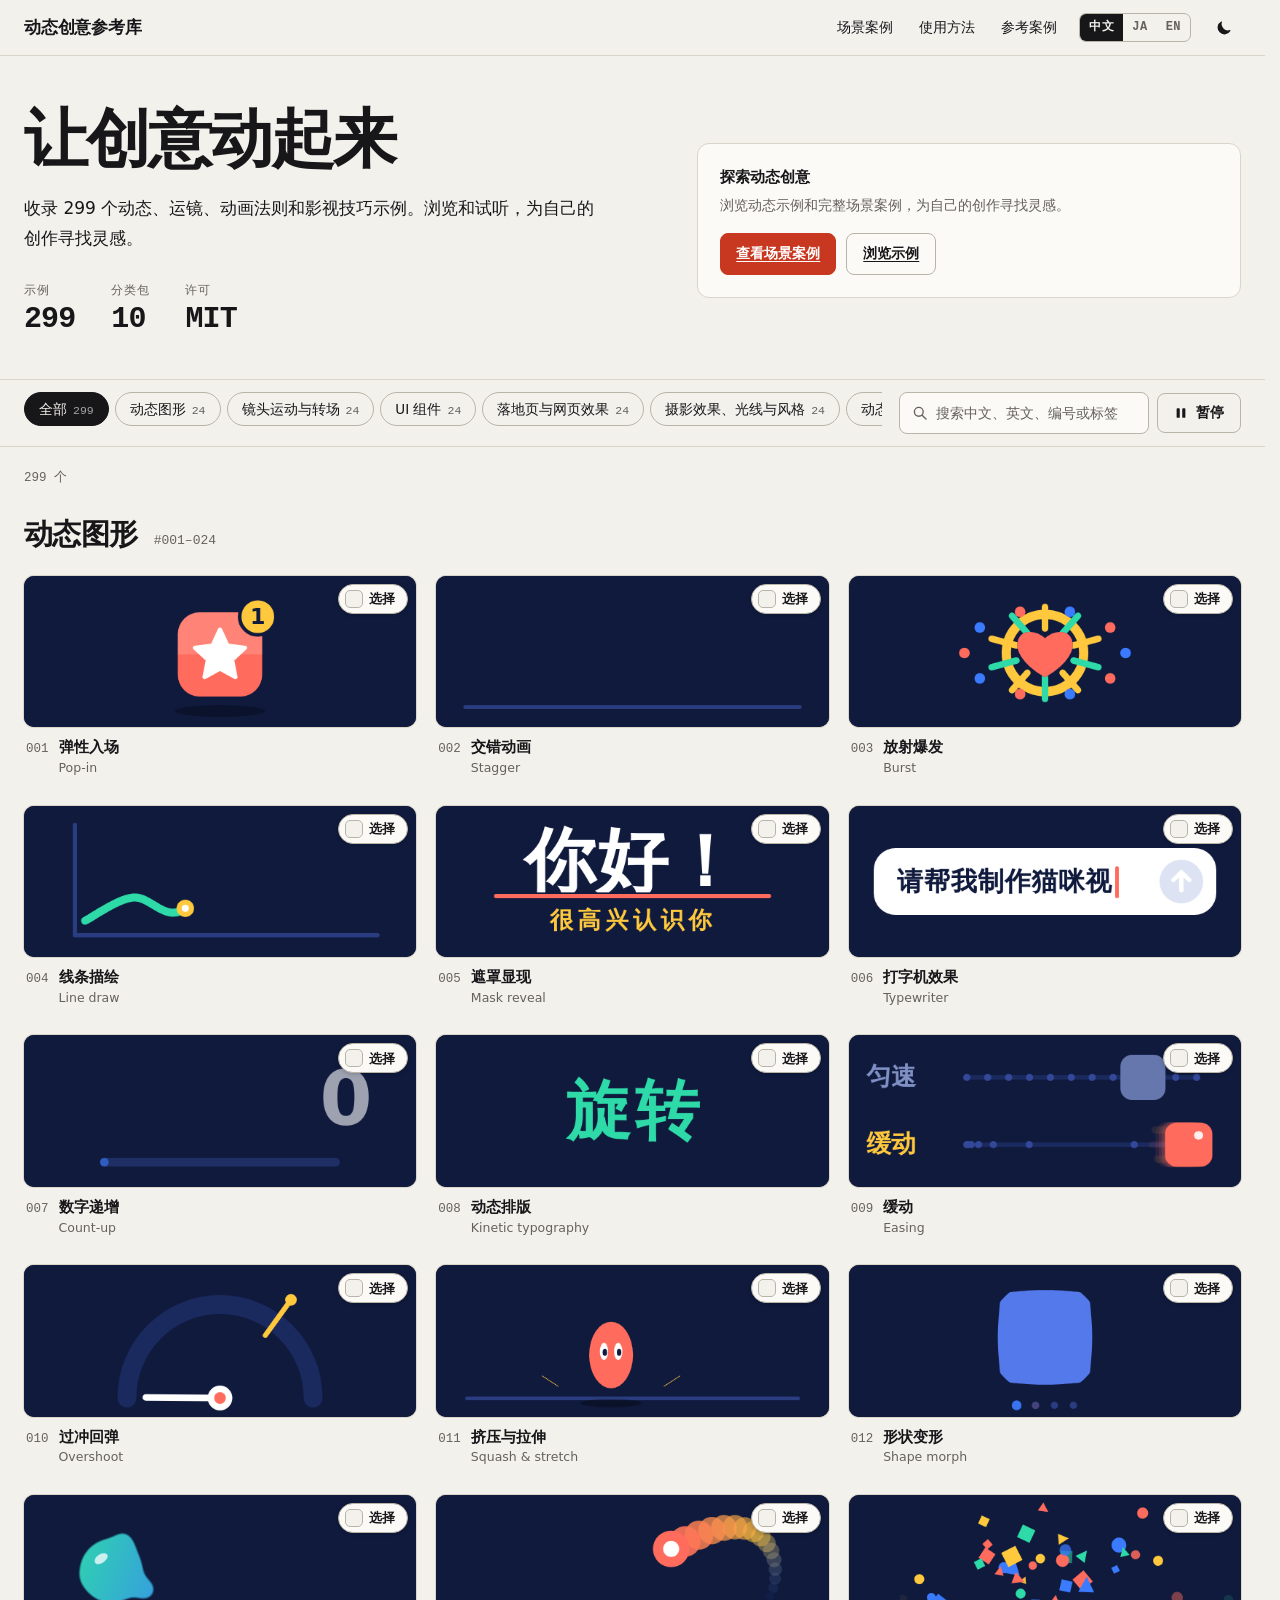
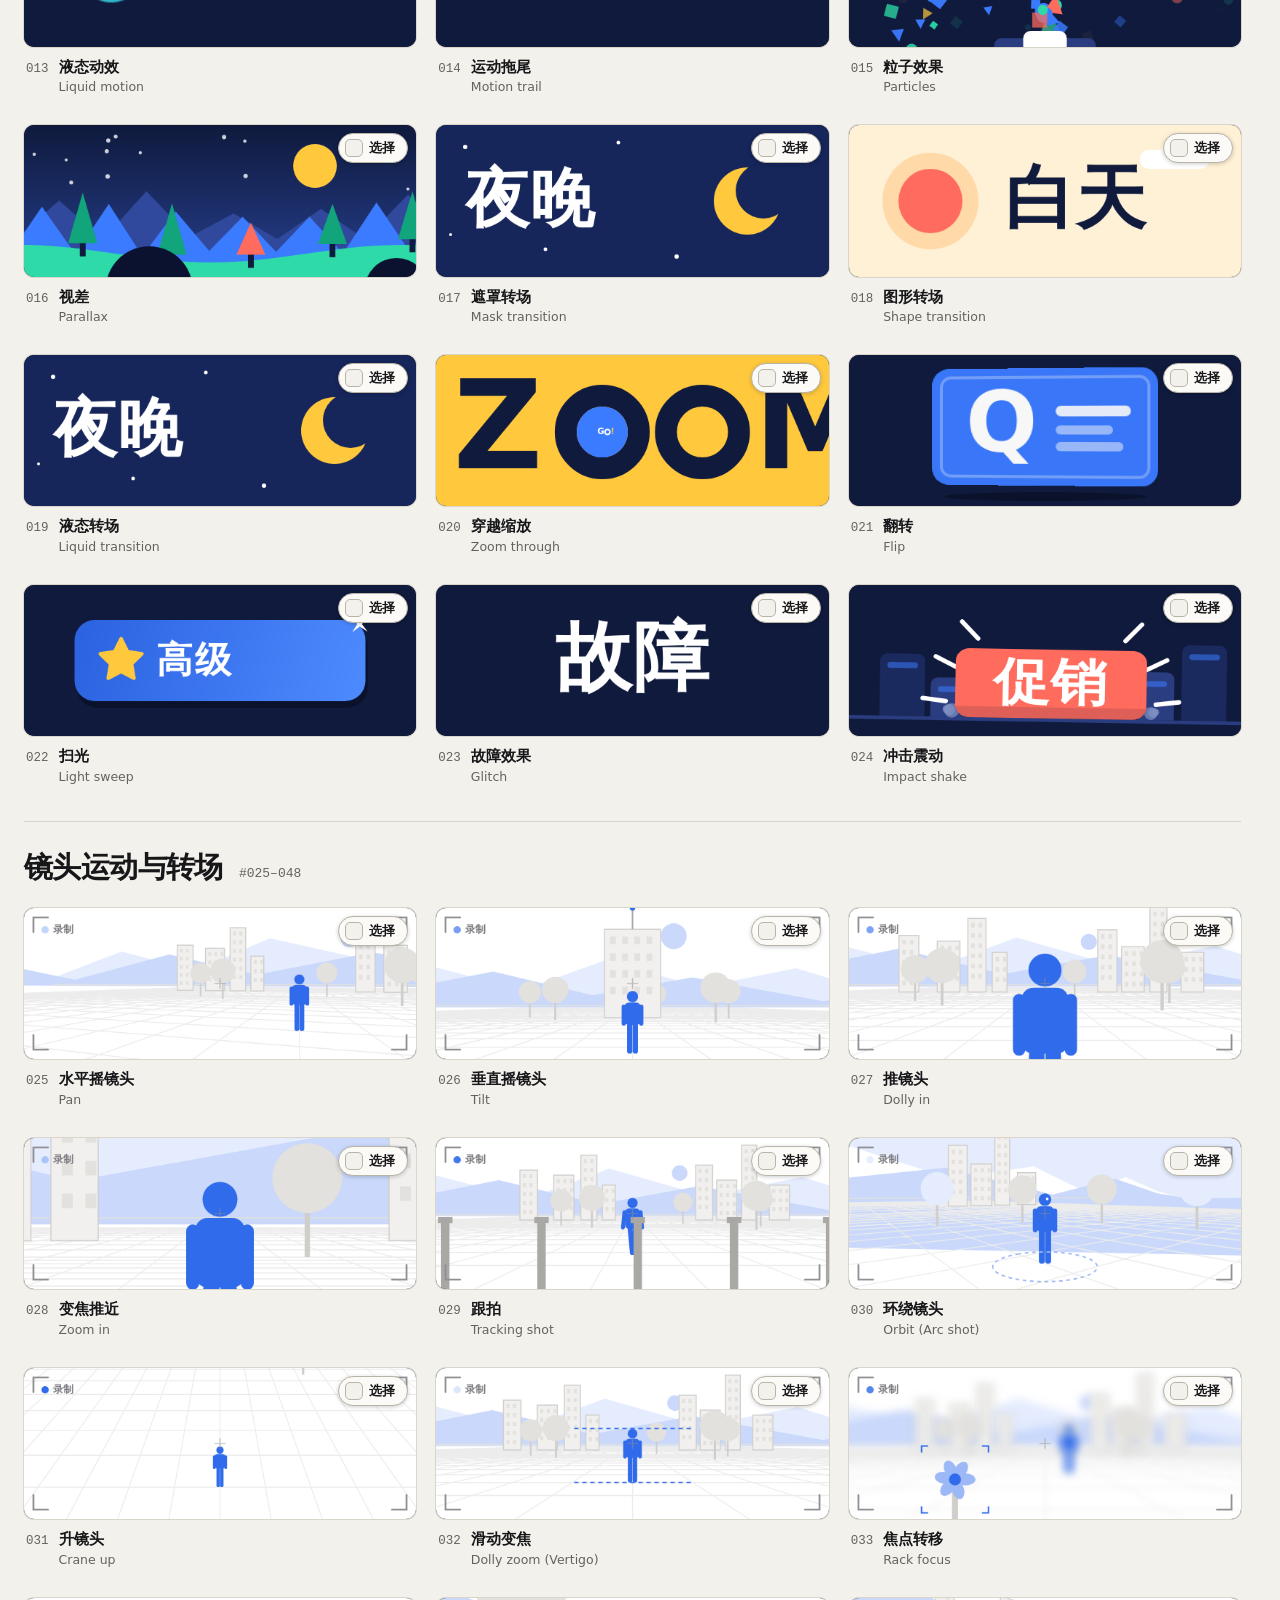
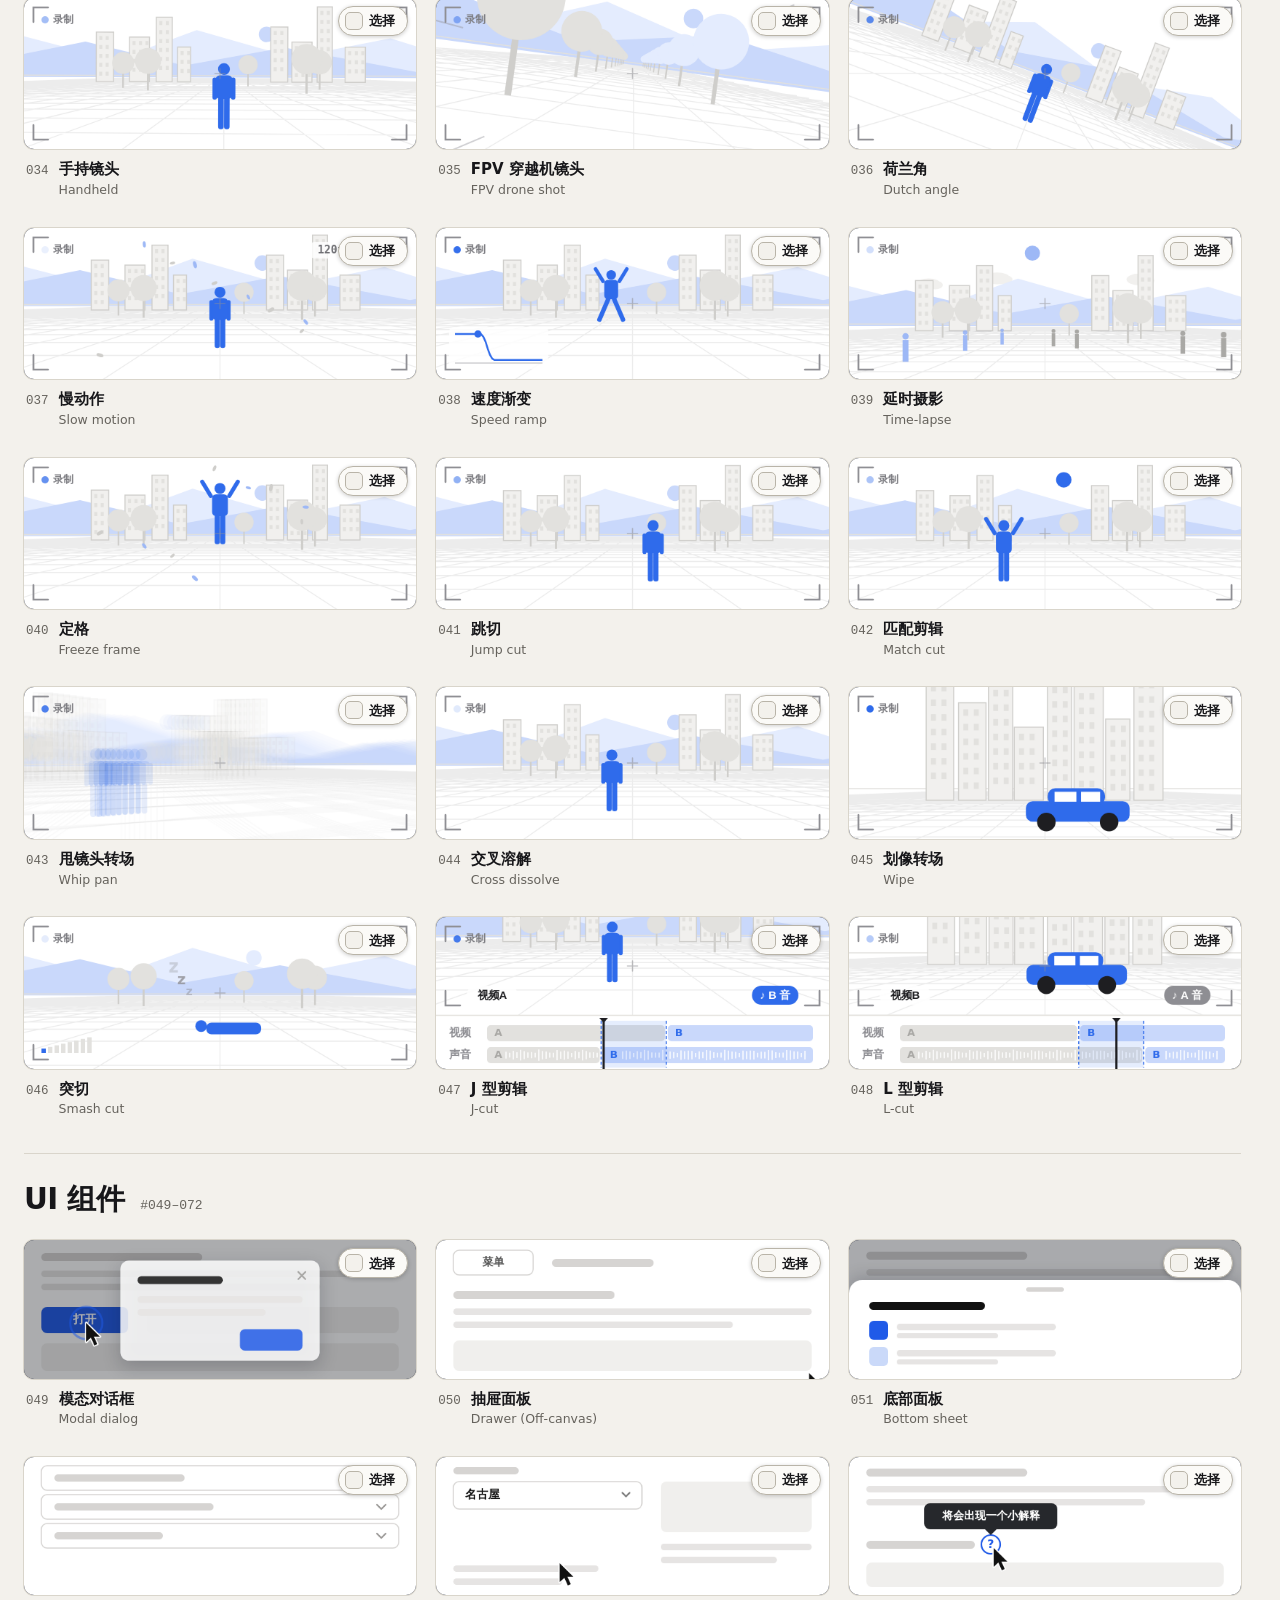
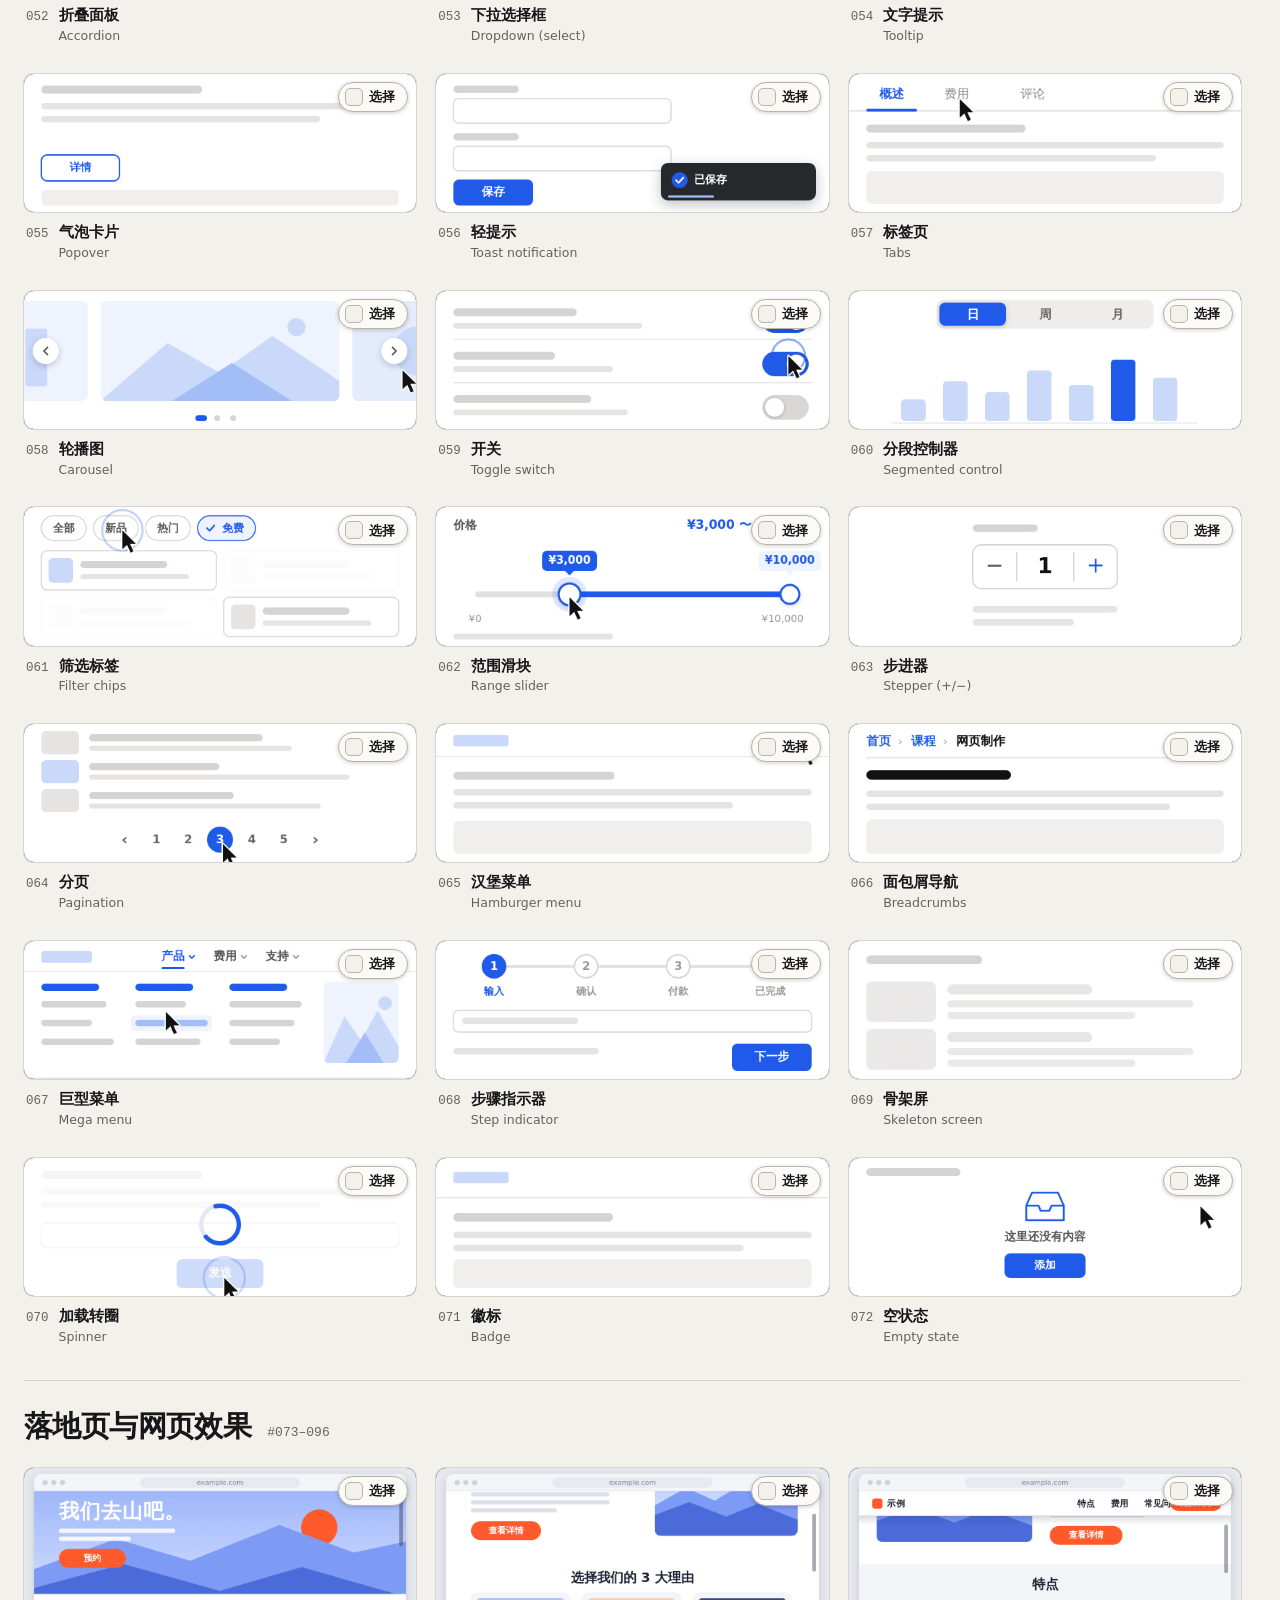
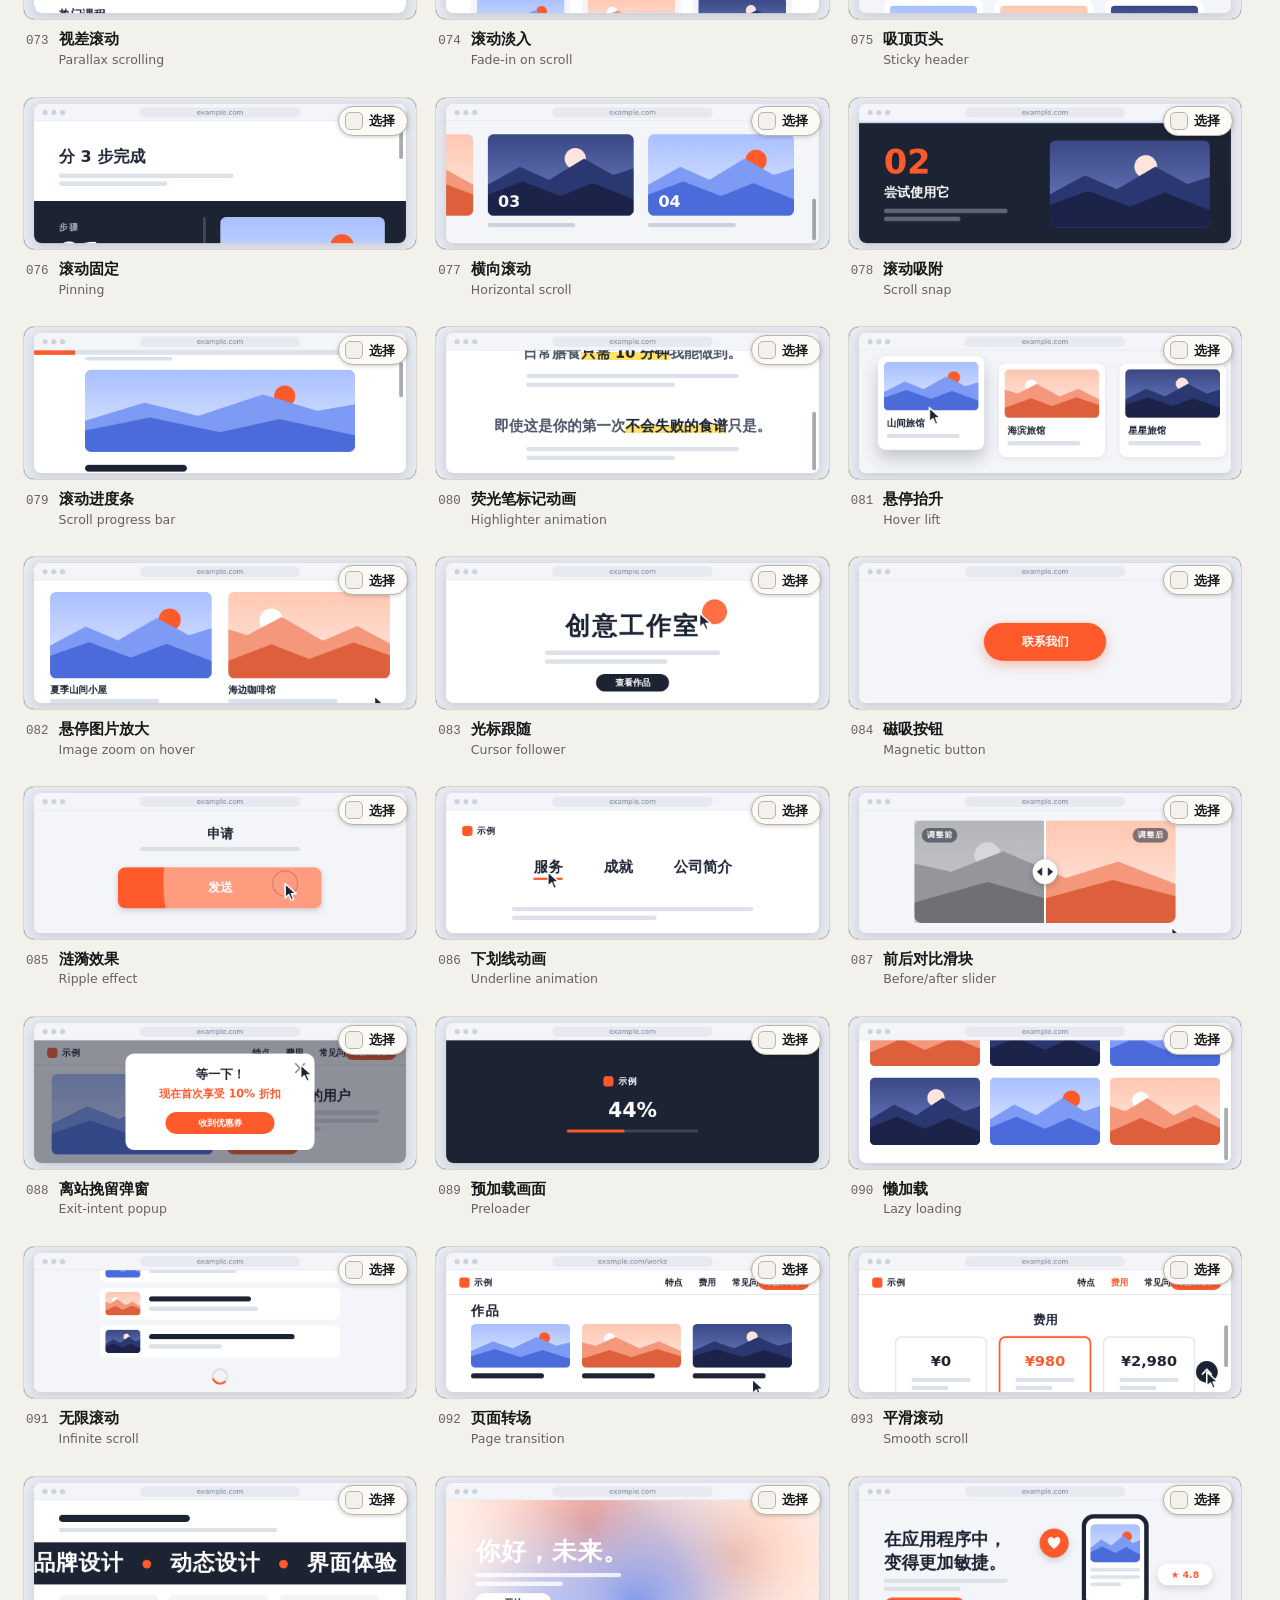
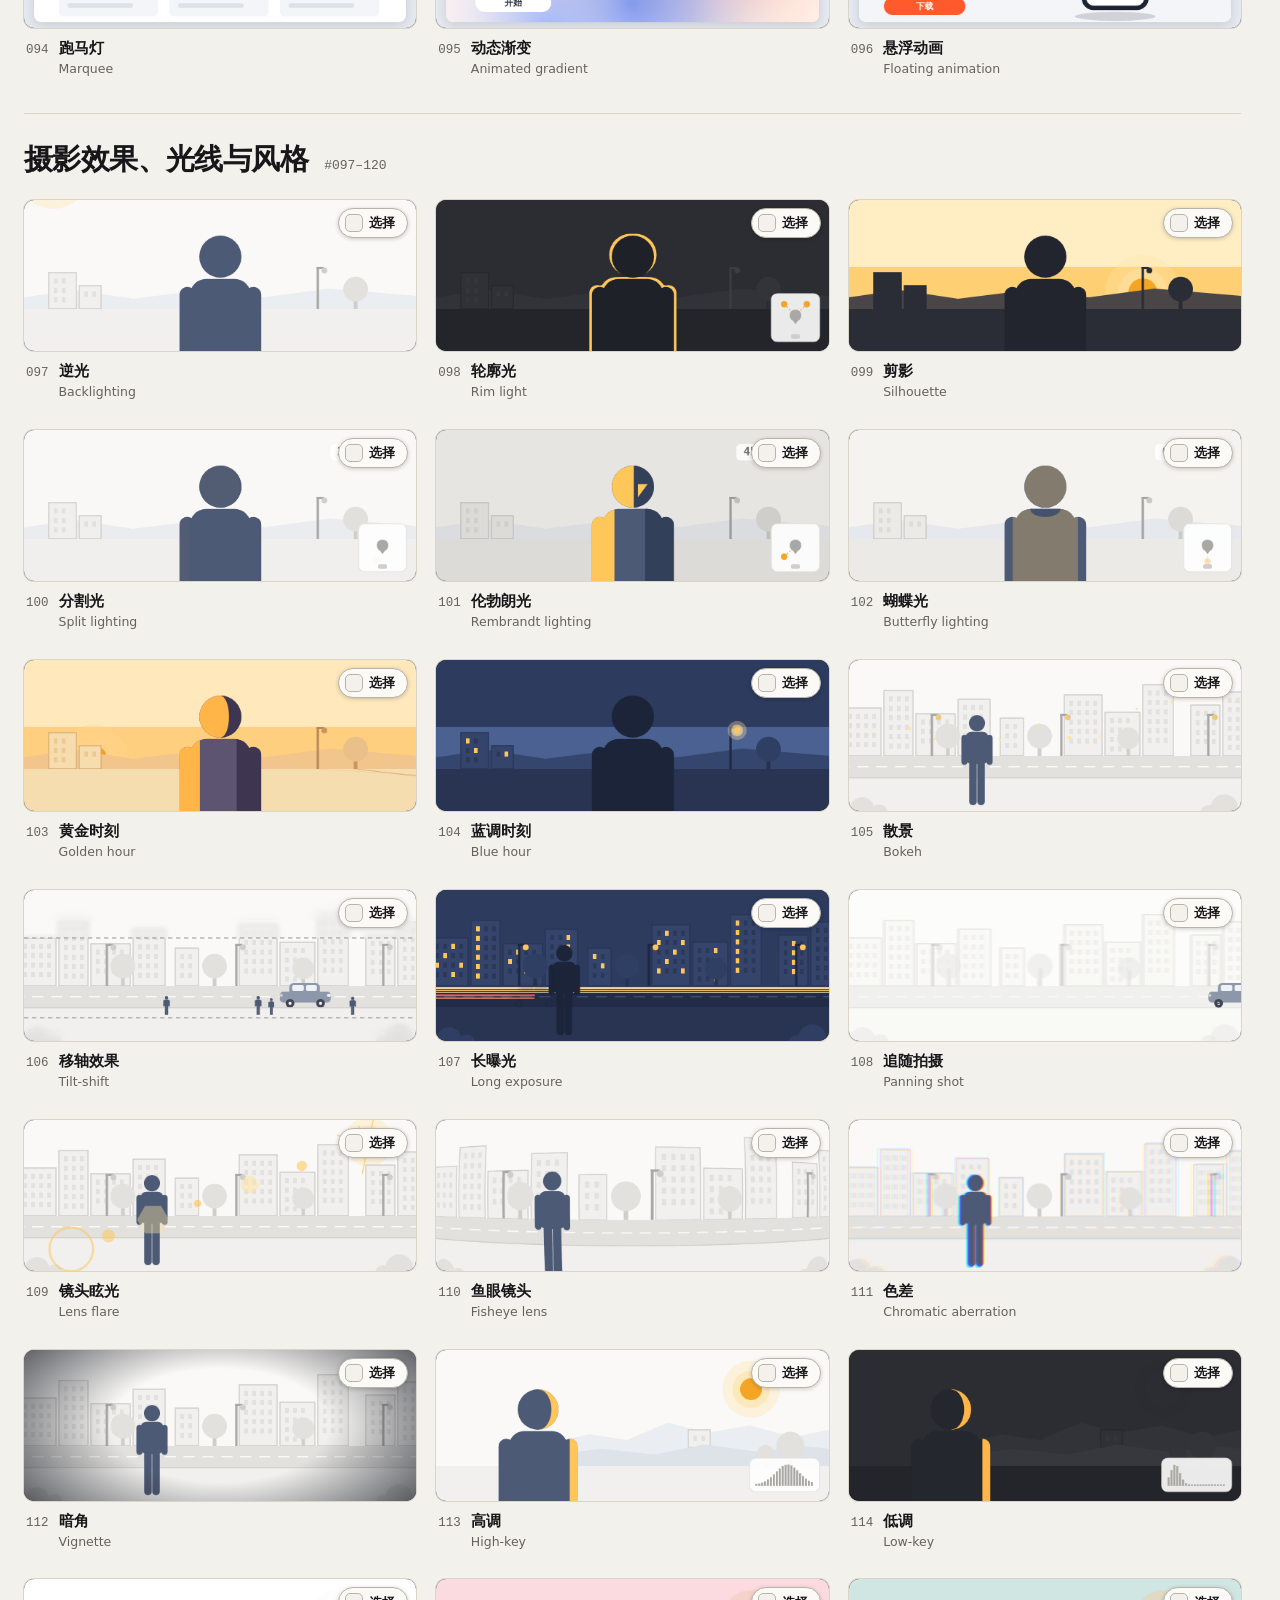
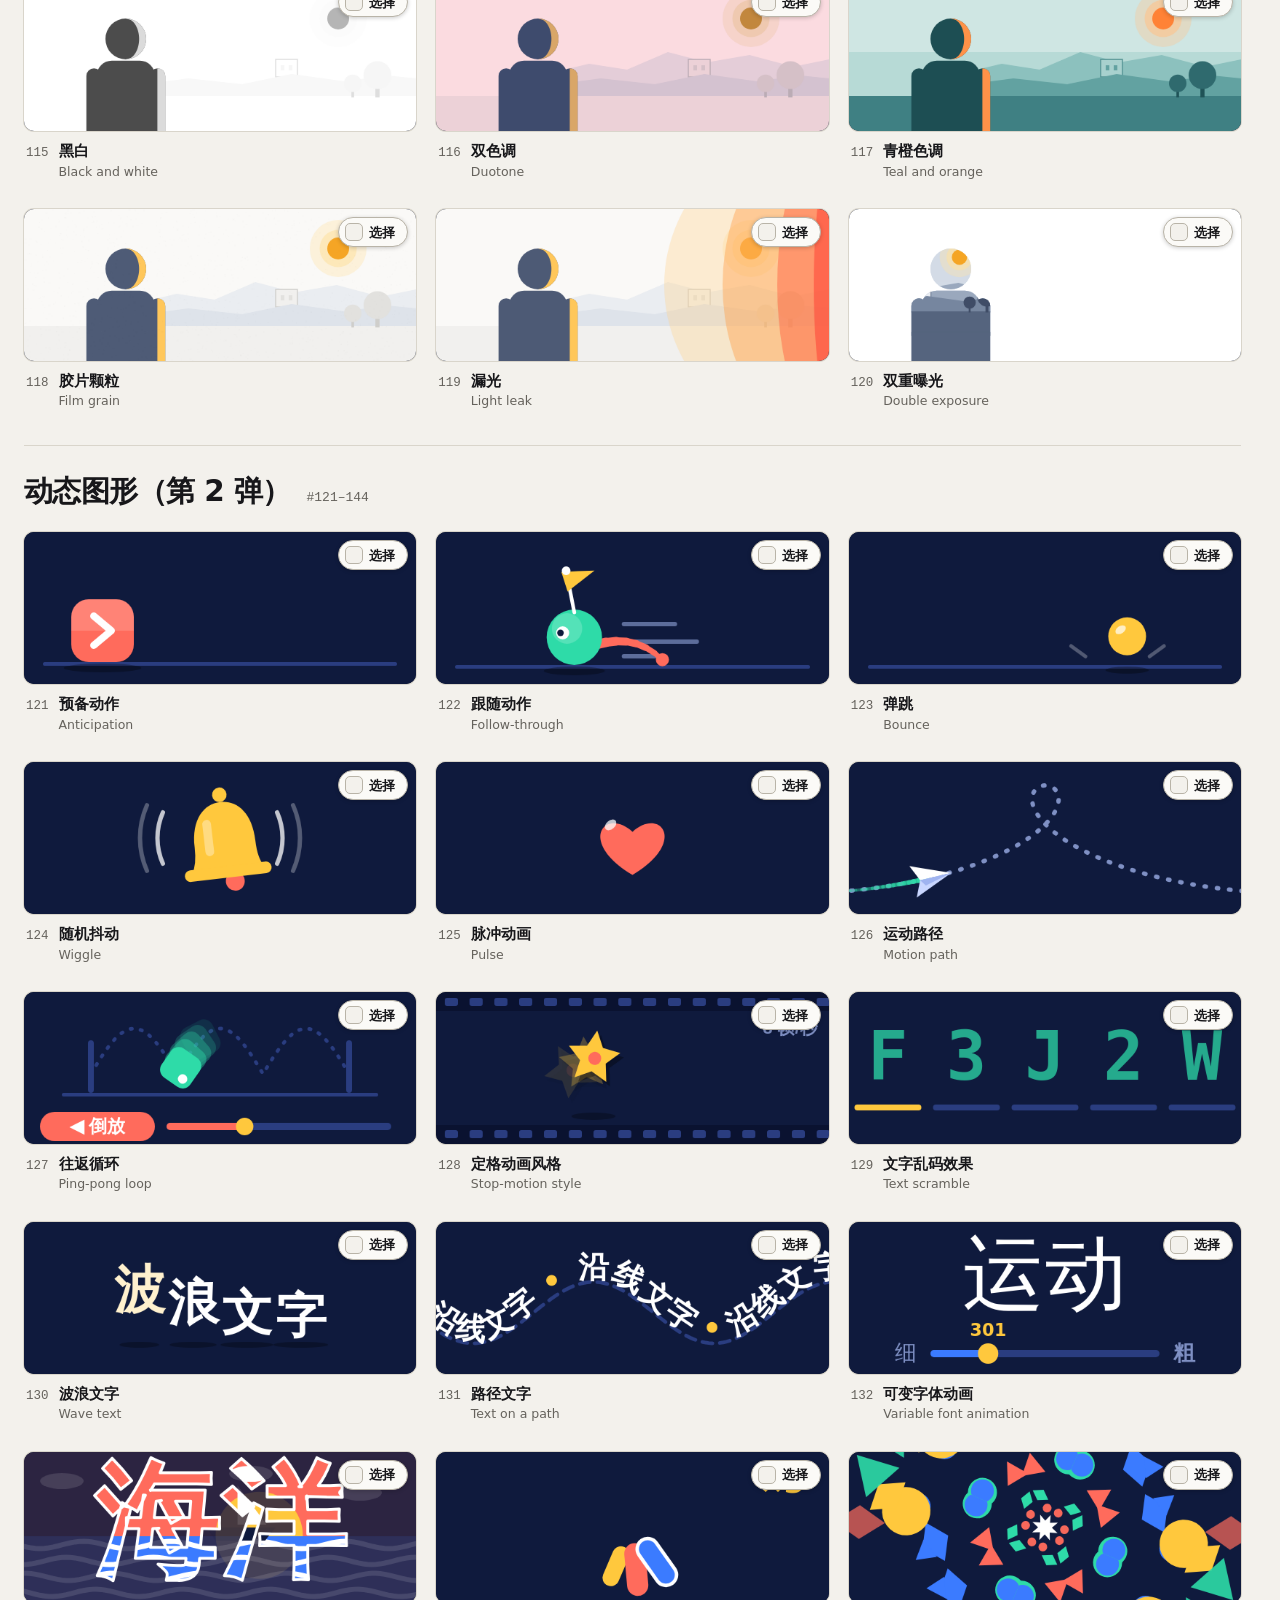
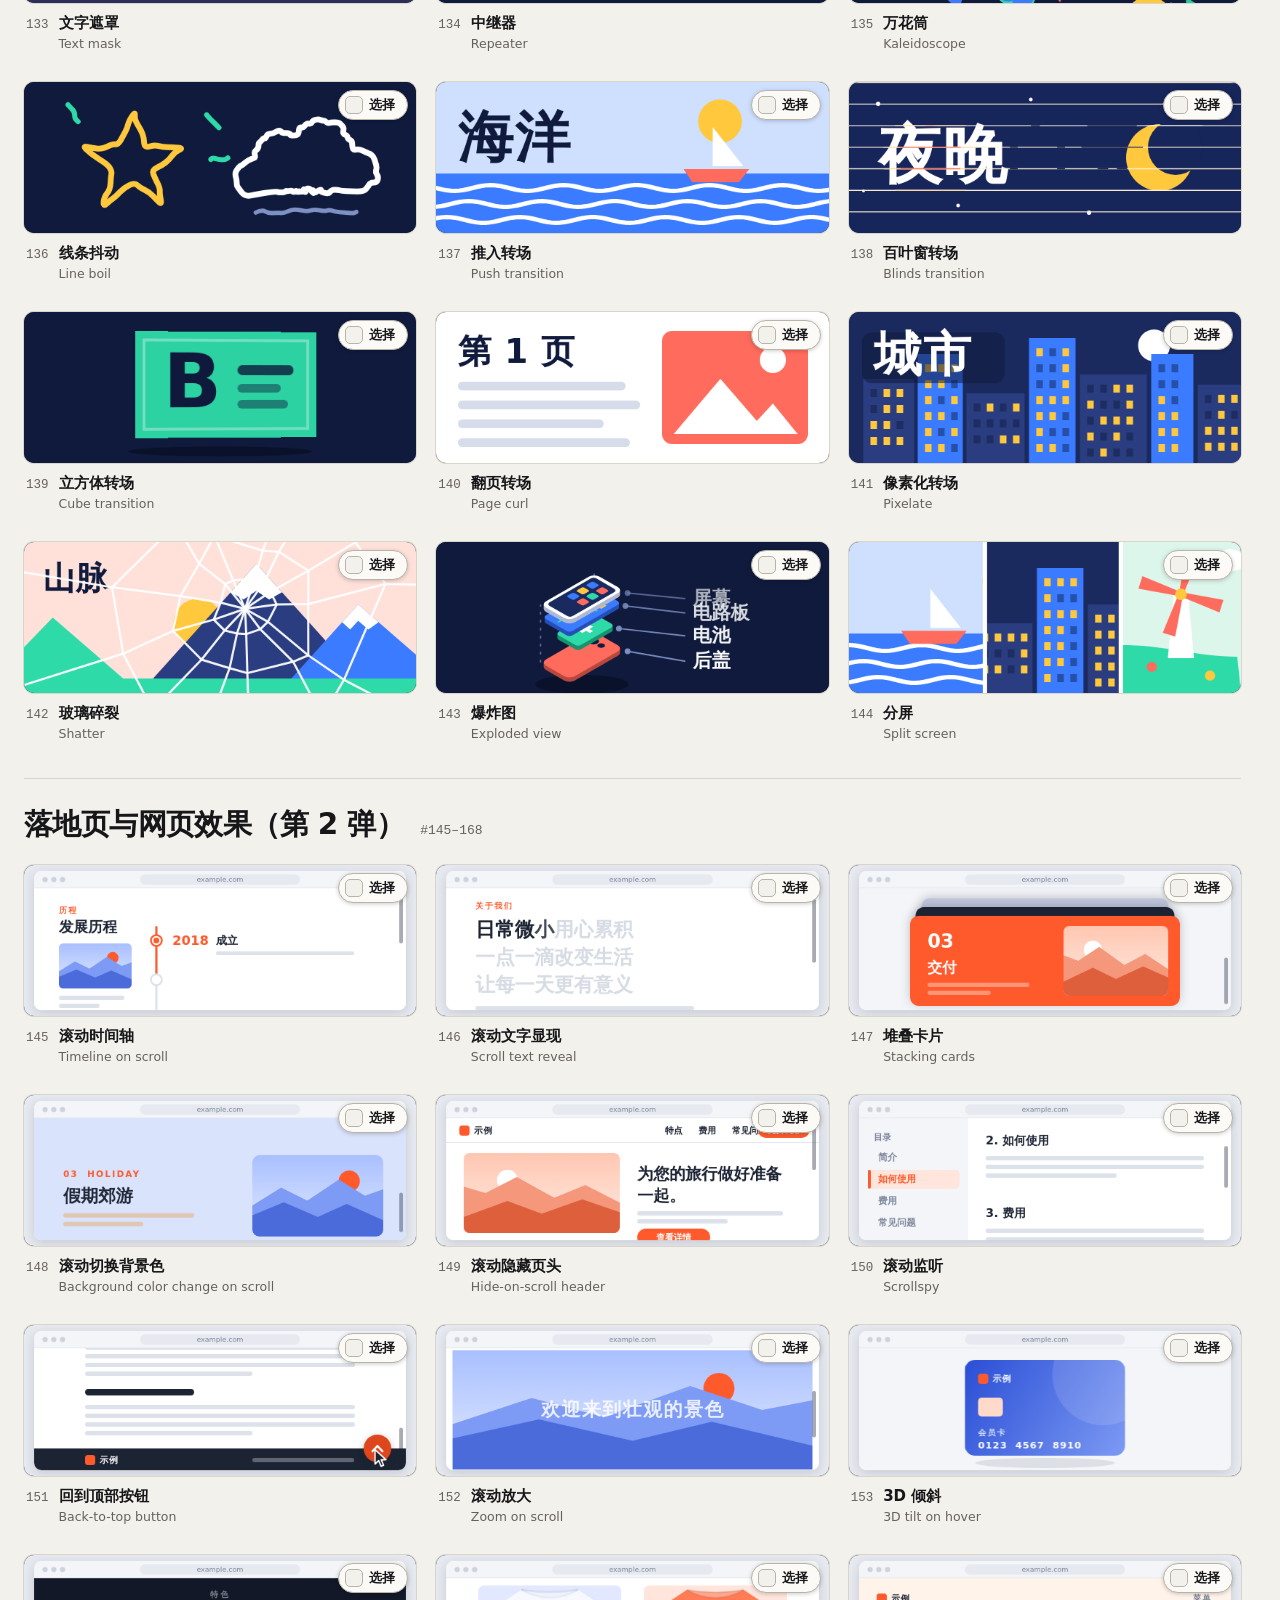
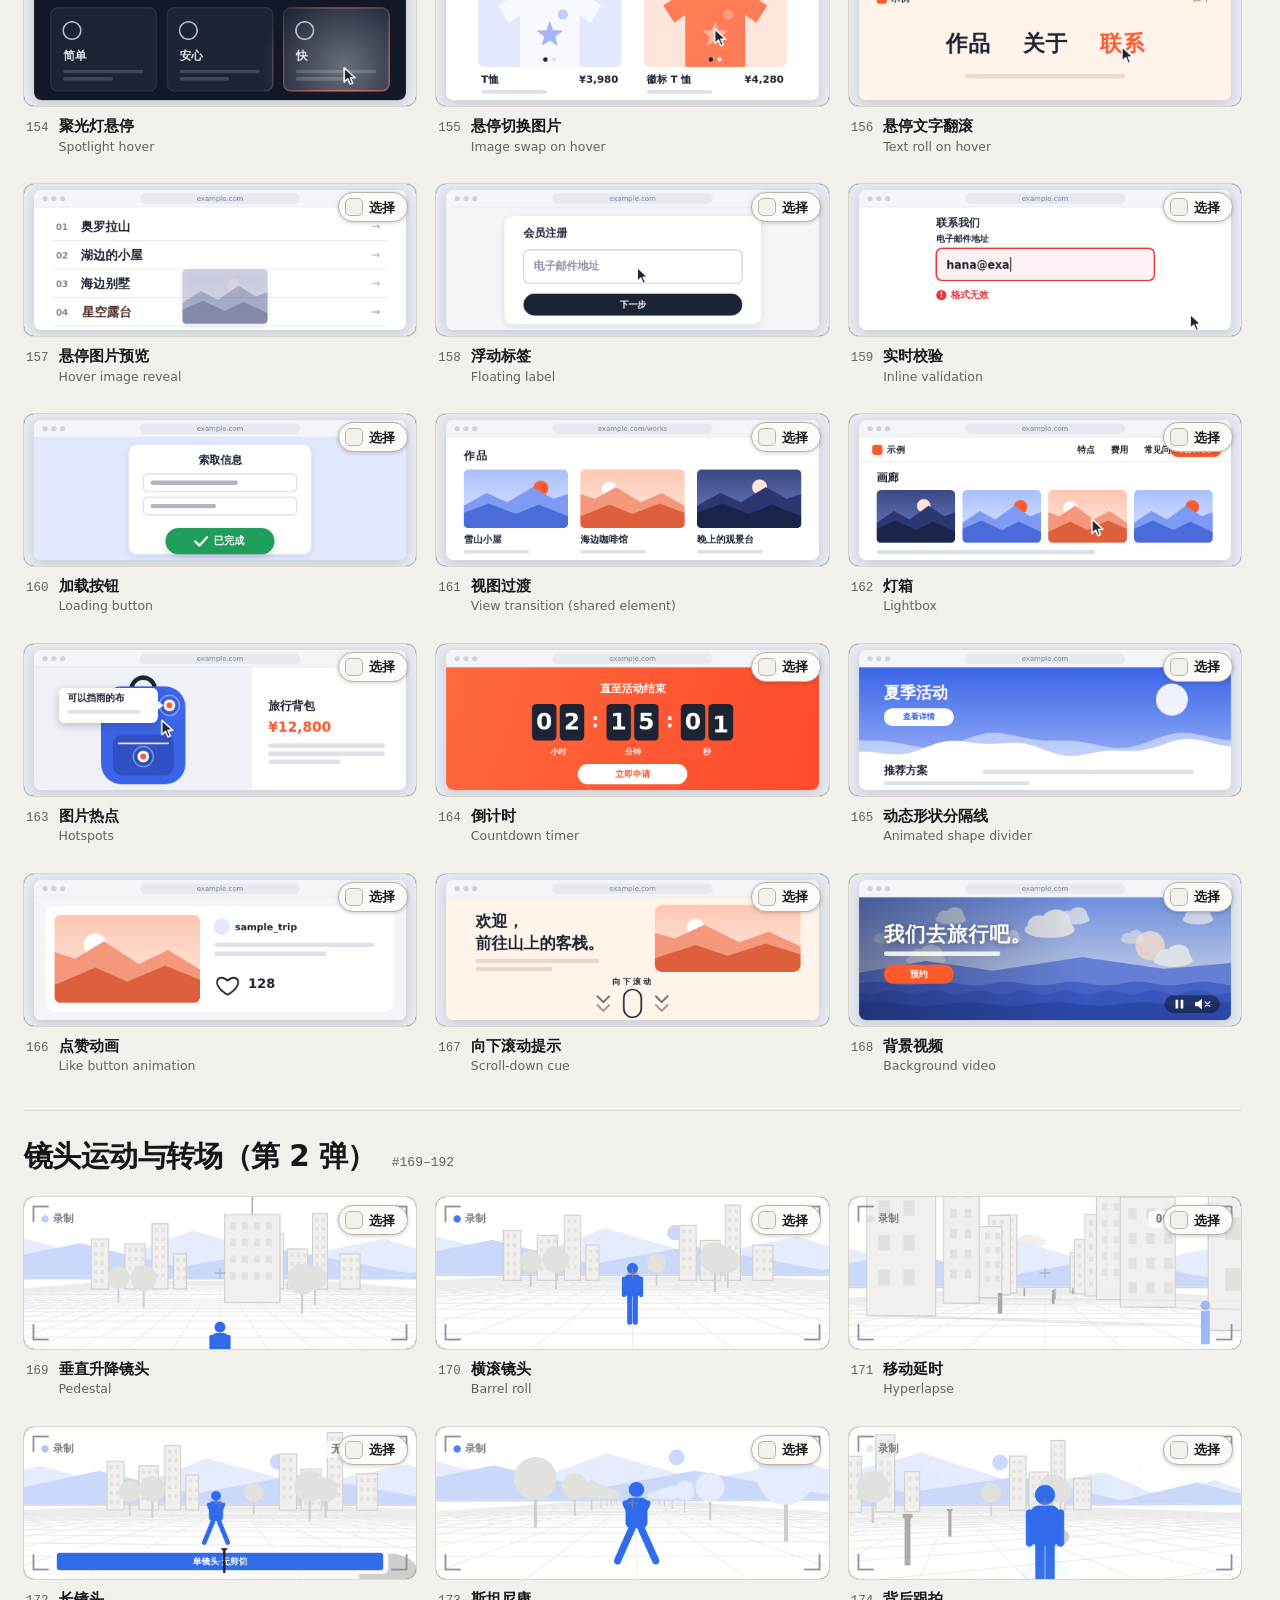
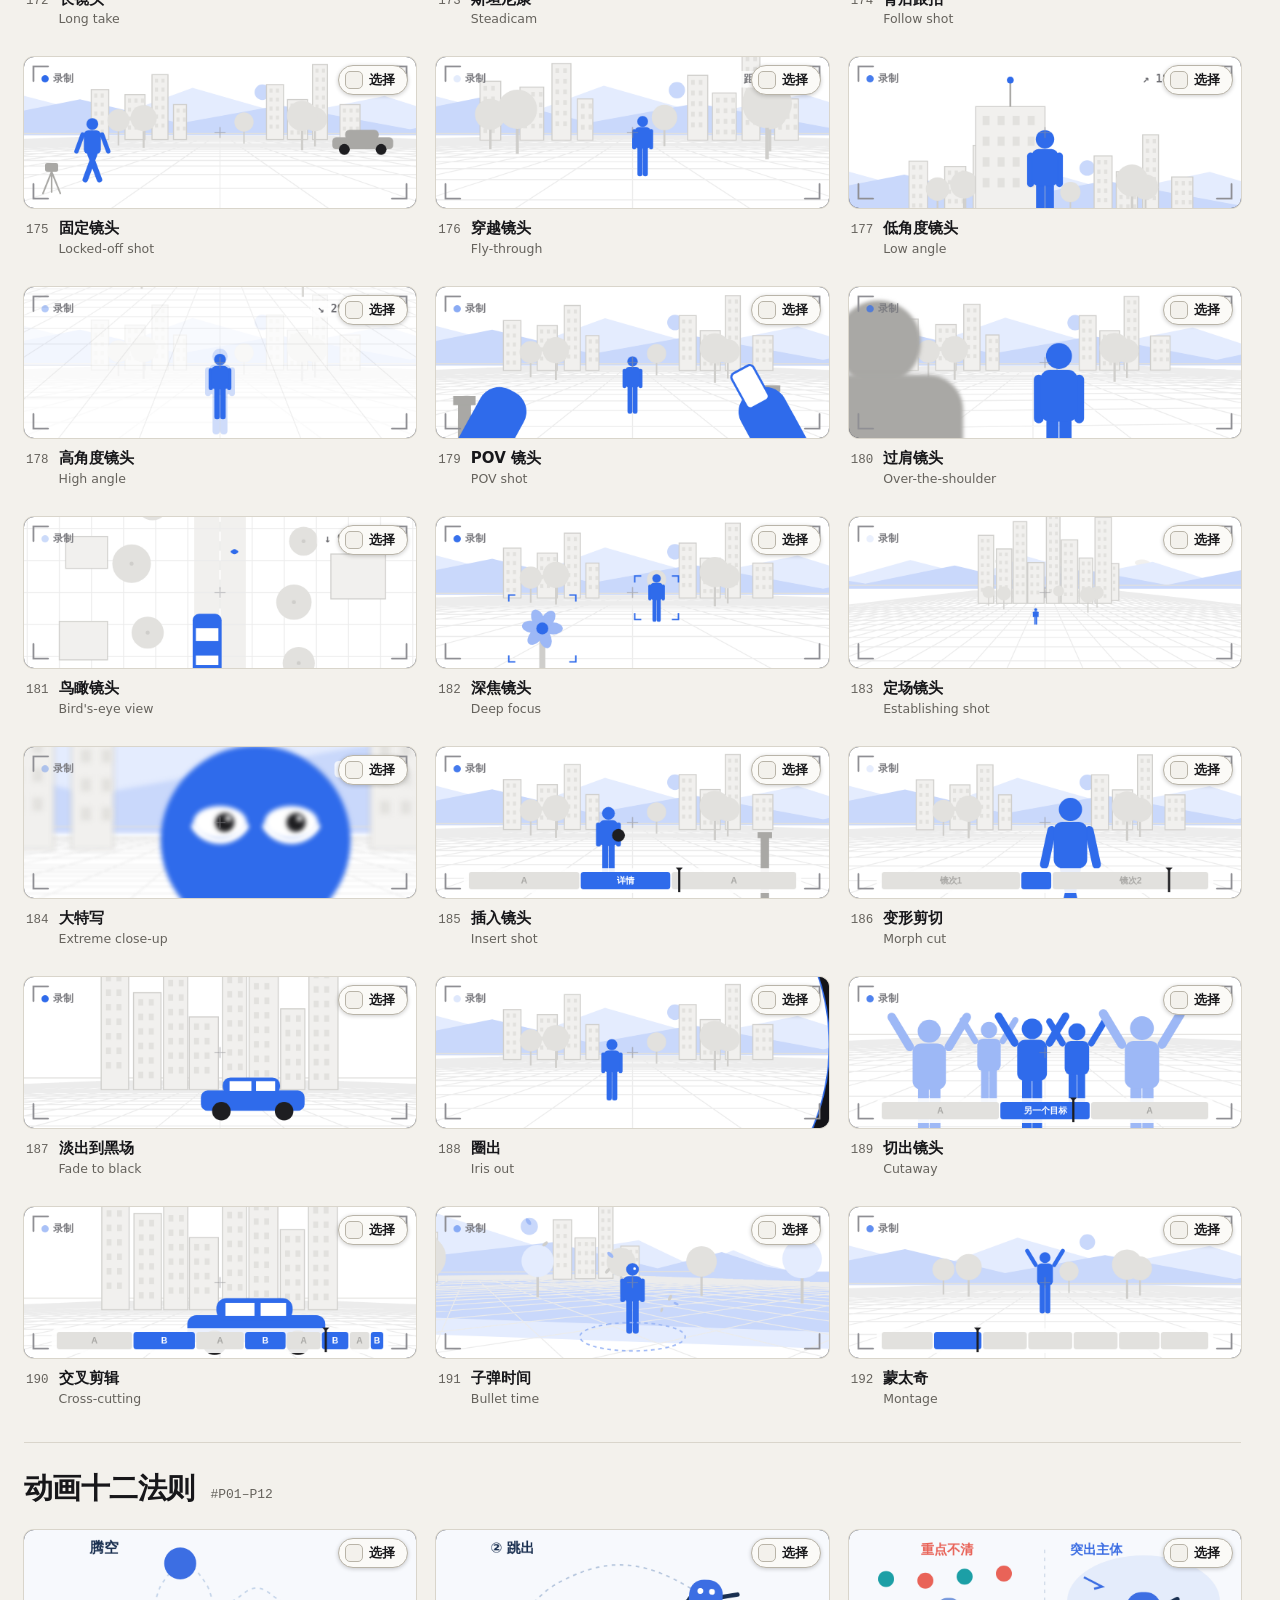
==== commit fd550fdf: "Publish cinema techniques and scene cases" ====
--- a/index.html
+++ b/index.html
@@ -11,6 +11,7 @@
 <meta property="og:description" content="浏览、编辑和收藏动态创意示例。">
 <meta name="color-scheme" content="light dark">
 <link rel="icon" href="assets/favicon.svg" type="image/svg+xml">
+
 <script>
 /* Apply the saved theme and language before first paint. */
 (function () {
@@ -22,7 +23,7 @@
   d.lang = l;
 })();
 </script>
-<link rel="stylesheet" href="assets/site.css">
+<link rel="stylesheet" href="assets/site.css?v=20261101-content">
 </head>
 <body>
 <a class="skip" href="#gallery" data-t="skip">見本の一覧へ移動</a>
@@ -31,6 +32,7 @@
   <div class="wrap top-in">
     <a class="logo" href="./" aria-label="动态创意参考库">动态创意参考库</a>
     <nav class="top-nav" aria-label="サイト内" data-t-attr="aria-label:navLabel">
+      <a class="top-link" href="scenes.html">场景案例</a>
       <a class="top-link top-how" href="#how" data-t="navHow">使い方</a>
       <a class="top-link" href="found.html" data-t="navFound">事例</a>
       <div class="seg" role="group" aria-label="言語" data-t-attr="aria-label:langLabel">
@@ -38,18 +40,18 @@
         <button type="button" class="seg-b" data-lang="ja" aria-pressed="true" aria-label="日本語">JA</button>
         <button type="button" class="seg-b" data-lang="en" aria-pressed="false" aria-label="English">EN</button>
       </div>
-      <button type="button" class="icon-b" id="theme" aria-label="ダークモードに切り替える">
-        <svg class="i-moon" viewBox="0 0 20 20" width="18" height="18" aria-hidden="true"><path d="M16.5 12.3A7 7 0 0 1 7.7 3.5a.6.6 0 0 0-.8-.7 7.6 7.6 0 1 0 10.3 10.3.6.6 0 0 0-.7-.8z" fill="currentColor"/></svg>
-        <svg class="i-sun" viewBox="0 0 20 20" width="18" height="18" aria-hidden="true"><circle cx="10" cy="10" r="3.6" fill="currentColor"/><g stroke="currentColor" stroke-width="1.6" stroke-linecap="round"><path d="M10 2v2M10 16v2M2 10h2M16 10h2M4.3 4.3l1.4 1.4M14.3 14.3l1.4 1.4M4.3 15.7l1.4-1.4M14.3 5.7l1.4-1.4"/></g></svg>
-      </button>
+
     </nav>
+    <button type="button" class="icon-b" id="theme" aria-label="ダークモードに切り替える">
+      <svg class="i-moon" viewBox="0 0 20 20" width="18" height="18" aria-hidden="true"><path d="M16.5 12.3A7 7 0 0 1 7.7 3.5a.6.6 0 0 0-.8-.7 7.6 7.6 0 1 0 10.3 10.3.6.6 0 0 0-.7-.8z" fill="currentColor"/></svg>
+      <svg class="i-sun" viewBox="0 0 20 20" width="18" height="18" aria-hidden="true"><circle cx="10" cy="10" r="3.6" fill="currentColor"/><g stroke="currentColor" stroke-width="1.6" stroke-linecap="round"><path d="M10 2v2M10 16v2M2 10h2M16 10h2M4.3 4.3l1.4 1.4M14.3 14.3l1.4 1.4M4.3 15.7l1.4-1.4M14.3 5.7l1.4-1.4"/></g></svg>
+    </button>
   </div>
 </header>
 
 <main>
   <section class="hero wrap" aria-labelledby="hero-h">
     <div class="hero-copy">
-      <p class="eyebrow" data-t="eyebrow">AIに頼むための「名前」のライブラリ</p>
       <h1 id="hero-h" data-t-html="h1">AIを<wbr>指揮する<wbr>クリエイティブ<wbr>ディレクターへ</h1>
       <p class="lead" data-t="lead">モーショングラフィックス、カメラワーク、UIパーツ、LP・Webサイトの演出、写真の表現の名前を、動く見本つきで並べました。プロンプトをコピーすれば、動きの仕様と参考実装も一緒に渡せます。</p>
       <dl class="facts">
@@ -62,7 +64,7 @@
       <div class="install">
         <h2 class="install-h" data-t="personalH">打造你的动态参考库</h2>
         <p class="install-p" data-t="personalP">浏览、收藏和编辑现有示例，也可以创建属于自己的动画。</p>
-        <a class="btn btn-main" href="#gallery" data-t="personalAction">打开可视化编辑器</a>
+        <div class="hero-actions"><a class="btn btn-main" href="scenes.html" data-t="personalAction">打开可视化编辑器</a><a class="btn btn-ghost" href="#gallery" data-t="browseExamples">浏览示例</a></div>
       </div>
     </div>
   </section>
@@ -88,9 +90,9 @@
       </div>
     </div>
     <div class="wrap">
-      <p class="count" id="count" role="status" aria-live="polite"></p>
+      <p class="count" id="count" role="status" aria-live="polite"></p><p class="listen-status" id="listen-status" role="status" aria-live="polite"></p>
       <div id="grid"></div>
-      <p class="empty" id="empty" hidden data-t="empty">見つかりませんでした。別の言葉や番号で探してみてください。</p>
+      <div class="empty" id="empty" hidden><p data-t="empty">見つかりませんでした。別の言葉や番号で探してみてください。</p><button class="btn btn-ghost" id="reset-filters" type="button" data-t="resetFilters">清除筛选条件</button></div>
       <noscript><p class="empty">見本の再生には JavaScript が必要です。一覧は <a href="api/v1/ja/catalog.tsv">catalog.tsv</a> でも読めます。</p></noscript>
     </div>
   </section>
@@ -106,7 +108,12 @@
       <div class="how-col">
         <h3 data-t="editH">编辑和添加内容</h3>
         <p data-t="editP">打开可视化编辑器，调整文字与播放速度，或通过模板创建新的动态示例。保存后返回首页刷新即可查看。</p>
-        <p><a href="#gallery" data-t="personalAction">打开可视化编辑器</a></p>
+        <p><a href="scenes.html" data-t="personalAction">打开可视化编辑器</a></p>
+      </div>
+      <div class="how-col">
+        <h3 data-t="listenH">试听与比较</h3>
+        <p data-t="listenP">在影视技巧中选择“配乐”或“声音”，点击支持试听的示例按钮后播放；可以通过编辑器调整参数或替换音频。</p>
+        <p><a href="?pack=cinema&amp;cat=film-sound#gallery" data-t="listenAction">浏览声音示例</a> · <a href="scenes.html">浏览场景案例</a></p>
       </div>
     </div>
   </section>
@@ -170,11 +177,19 @@
       <ul class="d-spec" id="d-spec"></ul>
       <h3 data-t="dUse">使いどころ</h3>
       <p id="d-use"></p>
+      <section id="d-practice" hidden aria-labelledby="d-practice-h">
+        <h3 id="d-practice-h">参考练习</h3><p id="d-practice-text"></p>
+      </section>
+      <section id="d-related" hidden aria-labelledby="d-related-h">
+        <h3 id="d-related-h">相关示例</h3>
+        <p>可以结合以下示例继续练习：</p>
+        <ul id="d-related-list" class="d-related-list"></ul>
+      </section>
       <ul class="d-tags" id="d-tags" aria-label="タグ" data-t-attr="aria-label:tagsLabel"></ul>
     </div>
     <div class="d-side">
       <button type="button" class="btn btn-pick" id="d-pick" aria-pressed="false"><span class="pick-box" aria-hidden="true"><svg viewBox="0 0 16 16" width="14" height="14"><path d="M3.5 8.4l3 3 6-6.6" fill="none" stroke="currentColor" stroke-width="2.2" stroke-linecap="round" stroke-linejoin="round"/></svg></span><span id="d-pick-t">選ぶ</span></button>
-      <a class="btn" id="d-edit" href="#" hidden>编辑此示例</a>
+      <a class="btn" id="d-edit" href="#">编辑此示例</a>
       <button type="button" class="btn btn-main" id="d-copy-prompt" data-t="copyPrompt">プロンプトをコピー</button>
       <button type="button" class="btn" id="d-copy-code" data-t="copyCode">コードをコピー</button>
       <pre class="d-prompt" id="d-prompt" tabindex="0" aria-label="コピーされるプロンプト" data-t-attr="aria-label:promptLabel"></pre>
@@ -190,14 +205,15 @@
 
 <p class="sr" id="live" role="status" aria-live="polite"></p>
 
-<script src="assets/runtime.js"></script>
+<script src="assets/runtime.js"></script><script src="assets/principles-pack.js"></script><script src="assets/course-subject-motion.js?v=6"></script><script src="assets/subject-eyes.js?v=8"></script>
 <script src="assets/catalog.js"></script>
+<script src="assets/principles-catalog.js"></script><script src="assets/cinema-learning.js?v=20261101-sound1"></script><script src="assets/cinema-catalog.js?v=20261101-eyes6"></script>
 <script src="assets/zh-details.js?v=20261030-motioncheck2"></script>
 <script src="assets/zh-tags.js?v=20261030b"></script>
 <script src="data/visual-editor.js"></script>
-<script src="assets/animation-parameters.js"></script><script src="assets/visual-common.js"></script>
+<script src="assets/animation-parameters.js"></script><script src="assets/principles-parameters.js"></script><script src="assets/cinema-parameters.js"></script><script src="assets/custom-sandbox.js"></script><script src="assets/visual-common.js?v=20261101-eyes6"></script>
 <script src="assets/branding.js"></script>
 <script>MPBrand.apply(MPBrand.site, "home");</script>
-<script src="assets/site.js?v=20261030-visual-editor"></script>
+<script src="assets/general-learning.js?v=20261101-audit3"></script><script src="assets/film-audio.js?v=20261101-sound1"></script><script src="assets/site.js?v=20261101-eyes6"></script>
 </body>
 </html>
--- a/assets/site.css
+++ b/assets/site.css
@@ -196,6 +196,8 @@
 .d-main h3 + * { margin-top: 8px; }
 .d-spec li { position: relative; padding-left: 18px; font-size: 15px; line-height: 1.7; }
 .d-spec li + li { margin-top: 4px; }
+.d-related-list { display: flex; flex-wrap: wrap; gap: 6px 16px; margin-top: 8px; }
+.d-related-list a { color: var(--accent); text-decoration: underline; text-underline-offset: 3px; }
 .d-spec li::before { content: ""; position: absolute; left: 2px; top: .78em; width: 7px; height: 2px; background: var(--accent); }
 #d-use { font-size: 15px; }
 .d-tags { display: flex; flex-wrap: wrap; gap: 6px; margin-top: 24px; }
@@ -303,3 +305,63 @@
 }
 .brand-icon{width:27px;height:27px;object-fit:contain;border-radius:6px;vertical-align:middle;margin-right:8px}
 .logo{display:flex;align-items:center;min-width:0;max-width:clamp(100px,28vw,380px)}.logo .brand-name{overflow:hidden;text-overflow:ellipsis;white-space:nowrap}.logo .brand-icon{flex:none}
+
+/* Browsing and editing refinements */
+.hero { padding-block: 48px 42px; gap: 48px; align-items: center; }
+.hero h1 { font-size: clamp(40px, 5vw, 72px); }
+.hero .lead { margin-top: 20px; }
+.hero .facts { margin-top: 26px; }
+.hero-actions { display: flex; flex-wrap: wrap; gap: 10px; margin-top: 16px; }
+.hero-actions .btn-main { padding: 10px 15px; font-size: 14px; }
+.hero-actions .btn-ghost { background: transparent; }
+.top-nav { margin-left: auto; }
+.tools-side .search { min-width: 0; }
+.tile-stage { position: relative; }
+.tile-listen { position: absolute; top: 8px; left: 8px; z-index: 1; min-height: 32px; padding: 4px 11px; border: 1px solid var(--line-strong); border-radius: 7px; background: var(--surface); color: var(--ink); font-size: 12.5px; font-weight: 700; line-height: 1.4; }
+.tile-listen:hover { border-color: var(--ink); }
+.tile-listen[aria-pressed="true"] { background: var(--accent); color: var(--accent-ink); border-color: var(--accent); }
+.tile-listen:disabled { opacity: .65; cursor: wait; }
+.listen-status { color: var(--muted); font-size: 13px; line-height: 1.5; }
+.listen-status:not(:empty) { padding-top: 6px; }
+.listen-status:empty { display: none; }
+.group-hint { align-self: center; flex: none; padding: 3px 8px; color: var(--muted); font-size: 12px; line-height: 1.5; white-space: nowrap; }
+.chips-sub { scrollbar-width: thin; }
+.chips-sub::-webkit-scrollbar { display: block; height: 4px; }
+.chips-sub::-webkit-scrollbar-thumb { background: var(--line-strong); border-radius: 4px; }
+.tile-cap { padding-right: 64px; }
+.tile-sub:empty { display: none; }
+.tile-edit { position: absolute; right: 0; bottom: 0; display: inline-flex; align-items: center; justify-content: center; min-height: 32px; padding: 4px 9px; border: 1px solid var(--line); border-radius: 7px; color: var(--ink); text-decoration: none; font-size: 13px; font-weight: 600; background: var(--surface); }
+.tile-edit:hover { border-color: var(--ink); color: var(--ink); }
+.empty { display: grid; justify-items: start; gap: 16px; }
+.film-audio-play { margin: 10px; background: var(--surface); color: var(--ink); border-color: var(--line-strong); }
+.film-audio-play:hover { border-color: var(--ink); }
+@media (min-width: 1021px) {
+  #packs { flex-wrap: nowrap; overflow-x: auto; overflow-y: hidden; scrollbar-width: thin; }
+  #packs::-webkit-scrollbar { display: block; height: 4px; }
+  #packs::-webkit-scrollbar-thumb { background: var(--line-strong); border-radius: 4px; }
+}
+@media (max-width: 1020px) {
+  .hero { gap: 24px; padding-block: 40px; }
+}
+@media (max-width: 720px) {
+  .top { position: relative; height: auto; }
+  .top-in { display: grid; grid-template-columns: minmax(0, 1fr) auto; gap: 4px 8px; height: auto; padding-block: 10px; }
+  .logo { grid-column: 1; grid-row: 1; max-width: 100%; width: fit-content; }
+  #theme { grid-column: 2; grid-row: 1; }
+  .top-nav { grid-column: 1 / -1; grid-row: 2; flex-wrap: wrap; gap: 4px; margin: 0; }
+  .top-link { padding: 5px 7px; font-size: 13px; }
+  .seg { margin-left: 0; }
+  .seg-b { padding: 4px 8px; }
+  .hero { padding-block: 32px; }
+  .hero .facts { margin-top: 22px; }
+  .tile-edit { min-height: 38px; }
+  .tile-listen { min-height: 38px; }
+  .d-where { white-space: normal; }
+}
+@media (max-width: 360px) {
+  .top-nav { column-gap: 2px; }
+  .top-link { padding-inline: 5px; }
+}
+
+/* Read-only public site: local editing requires the desktop service. */
+.tile-edit,#d-edit,.scene-edit,.handoff-timeline{display:none!important}
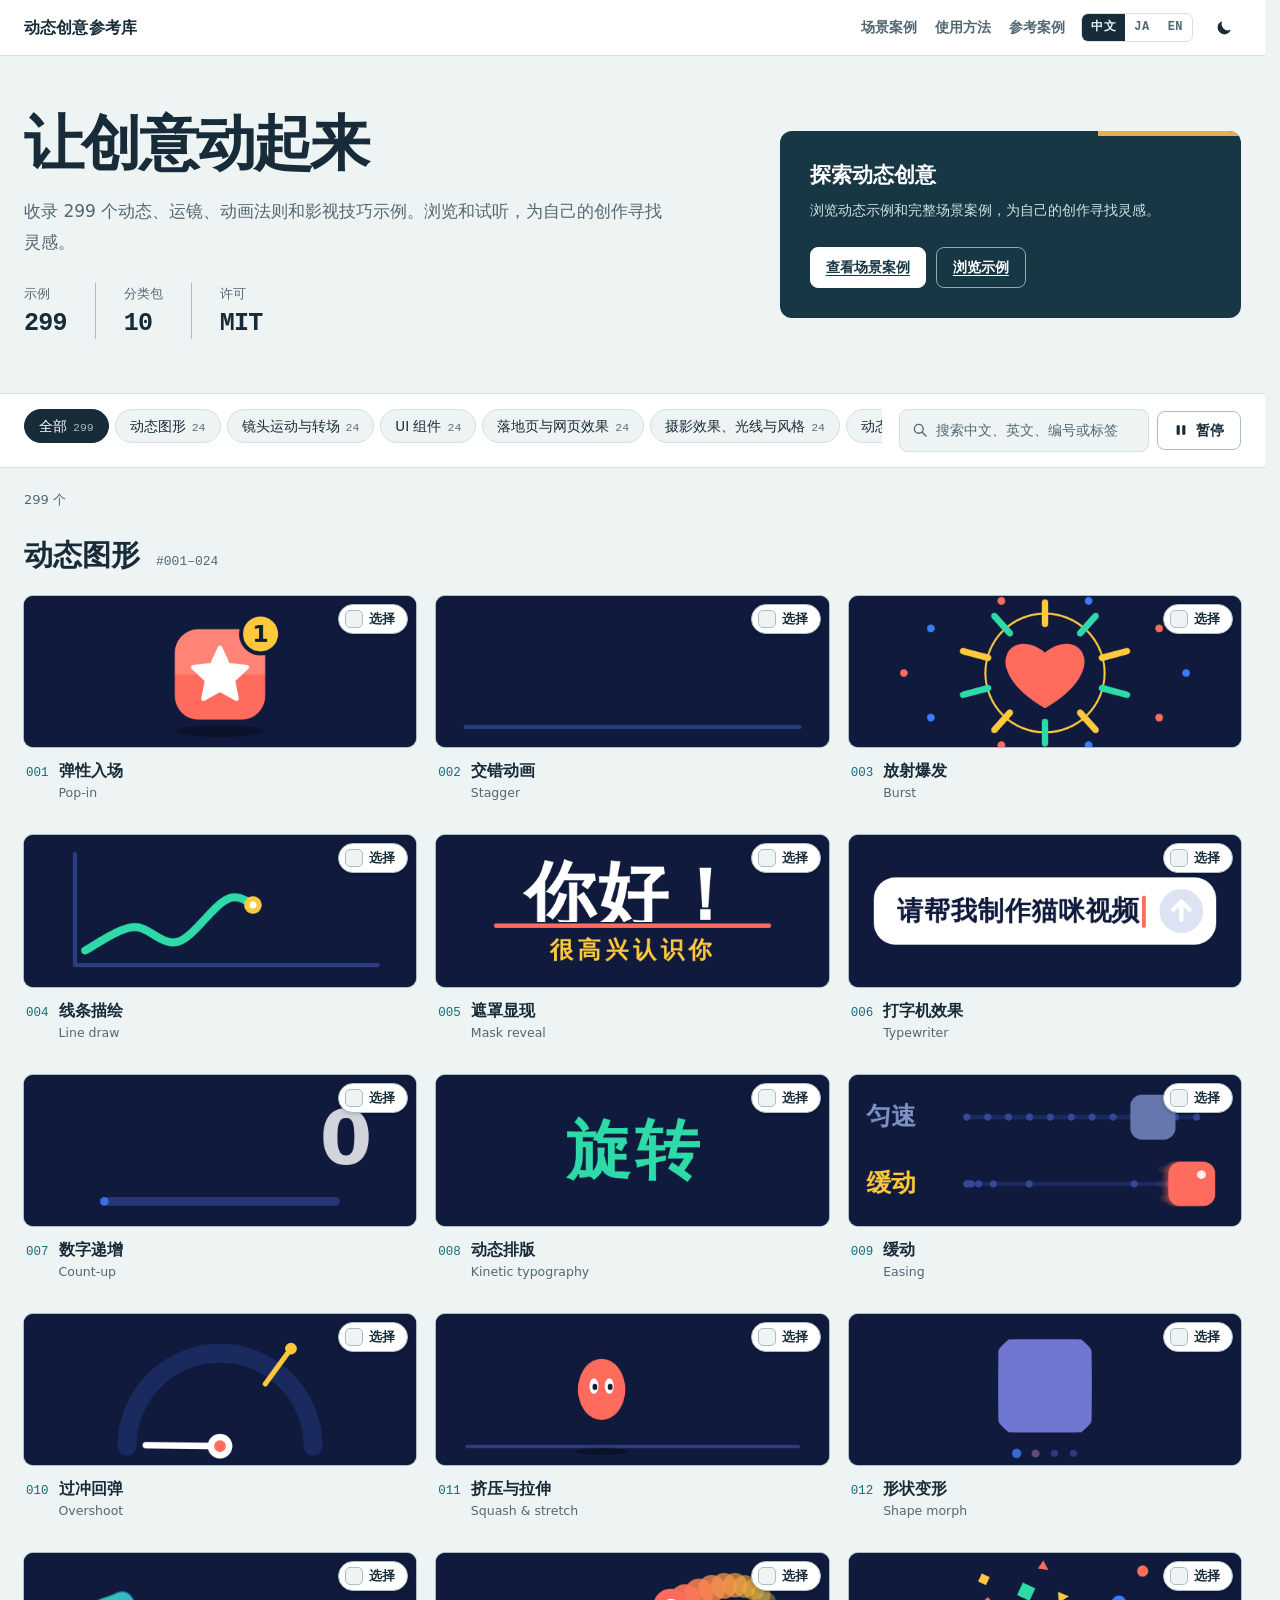
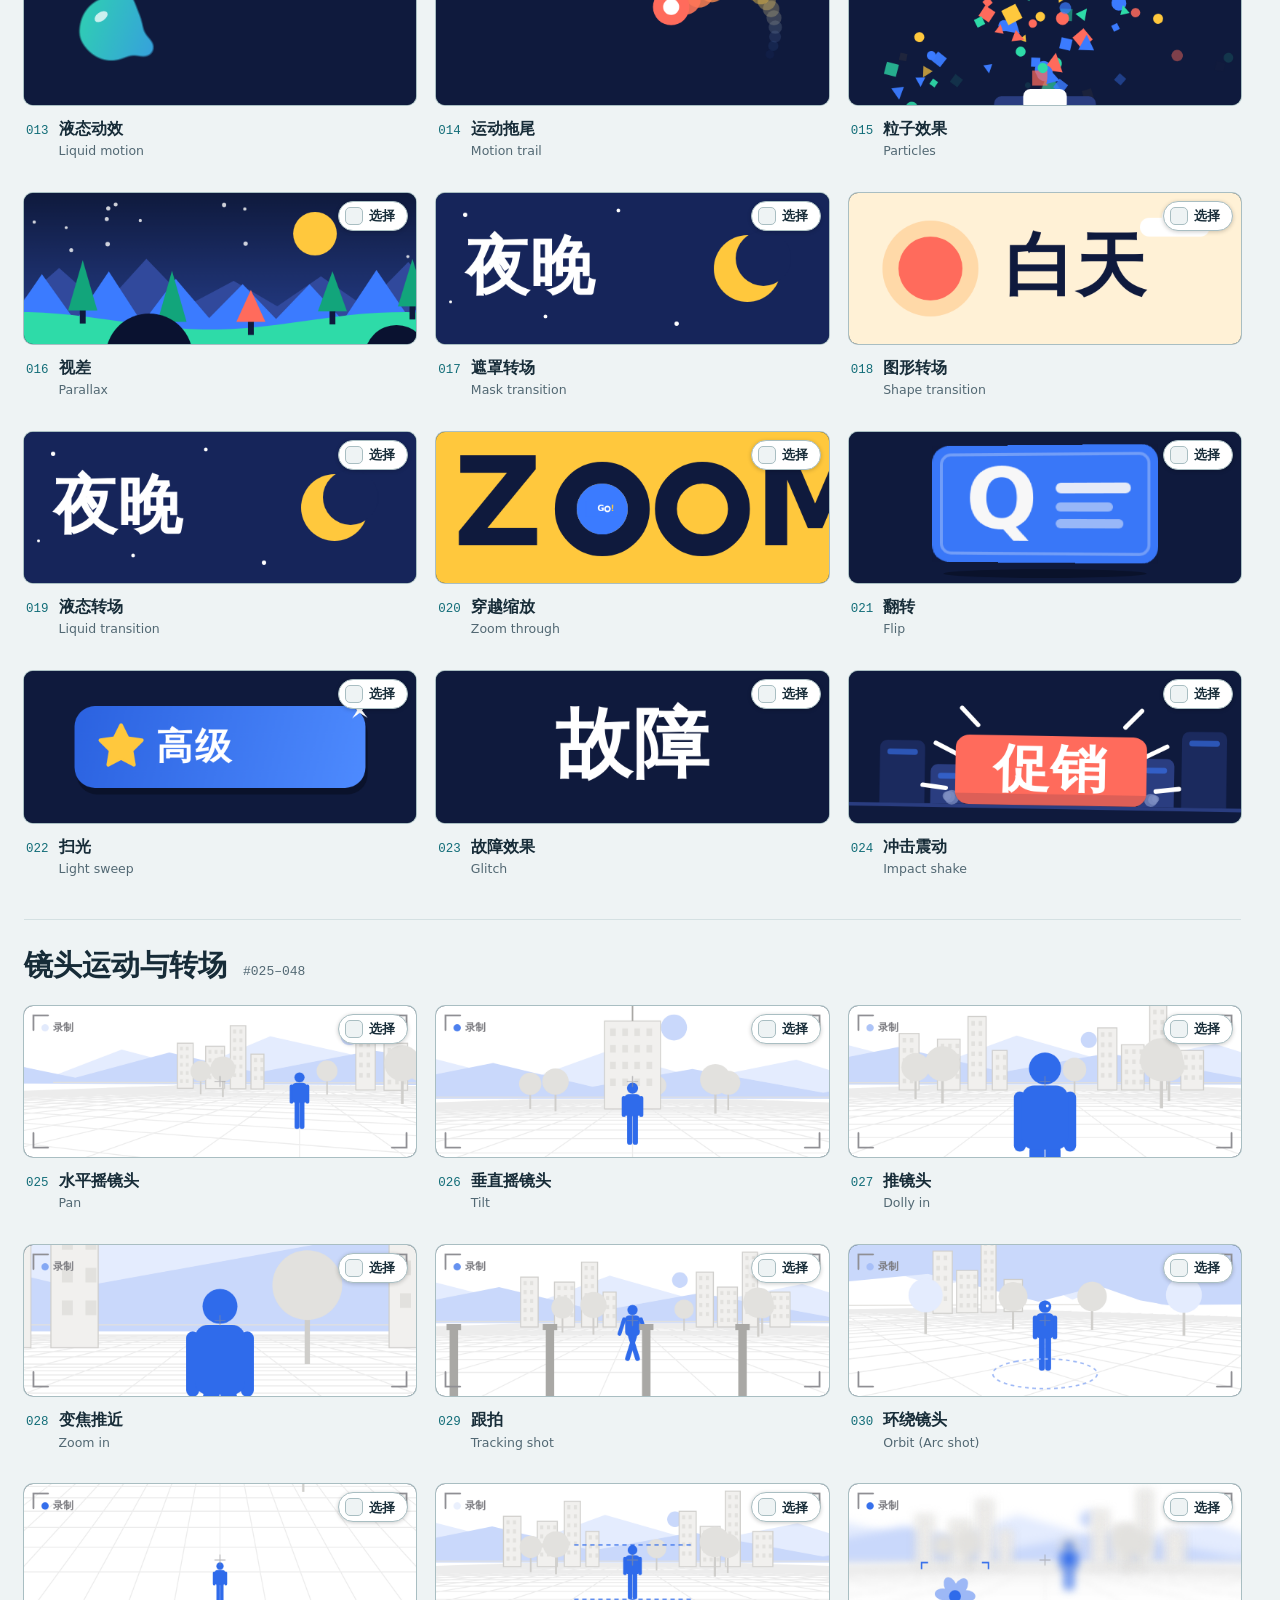
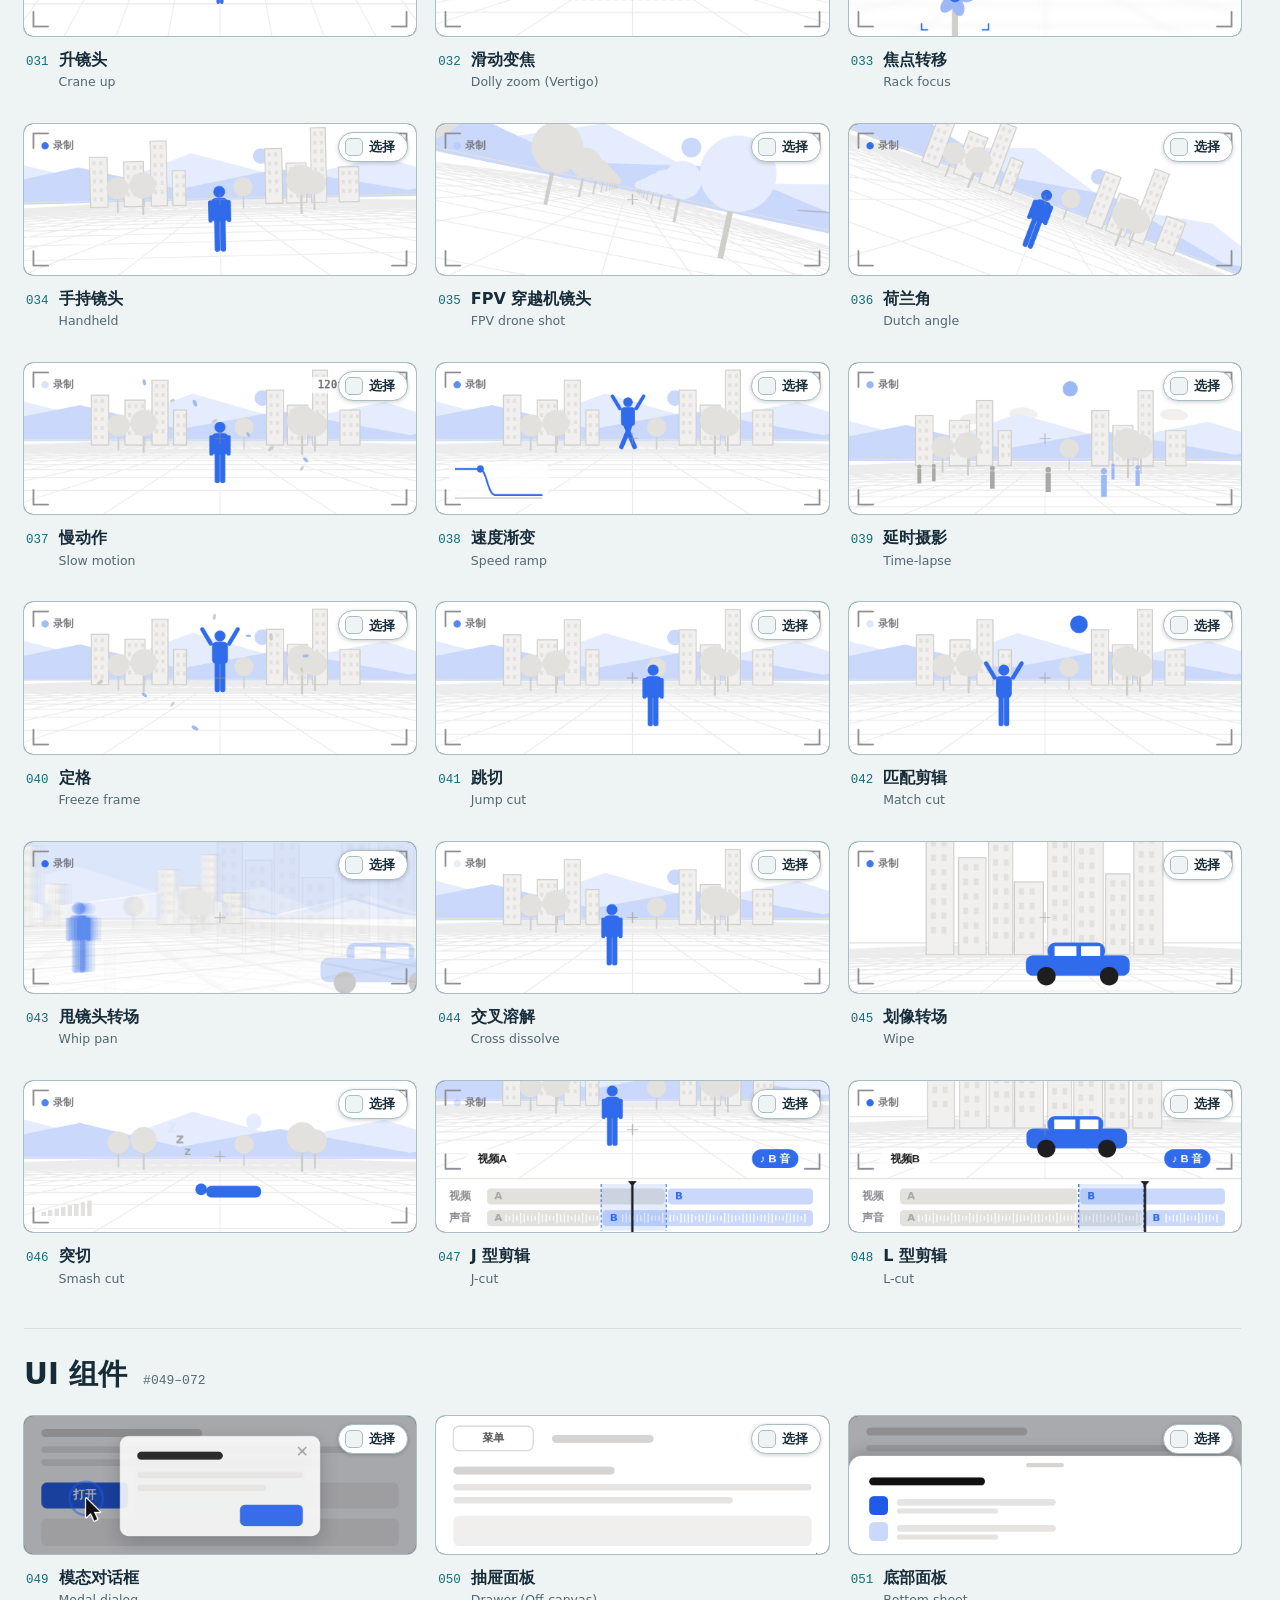
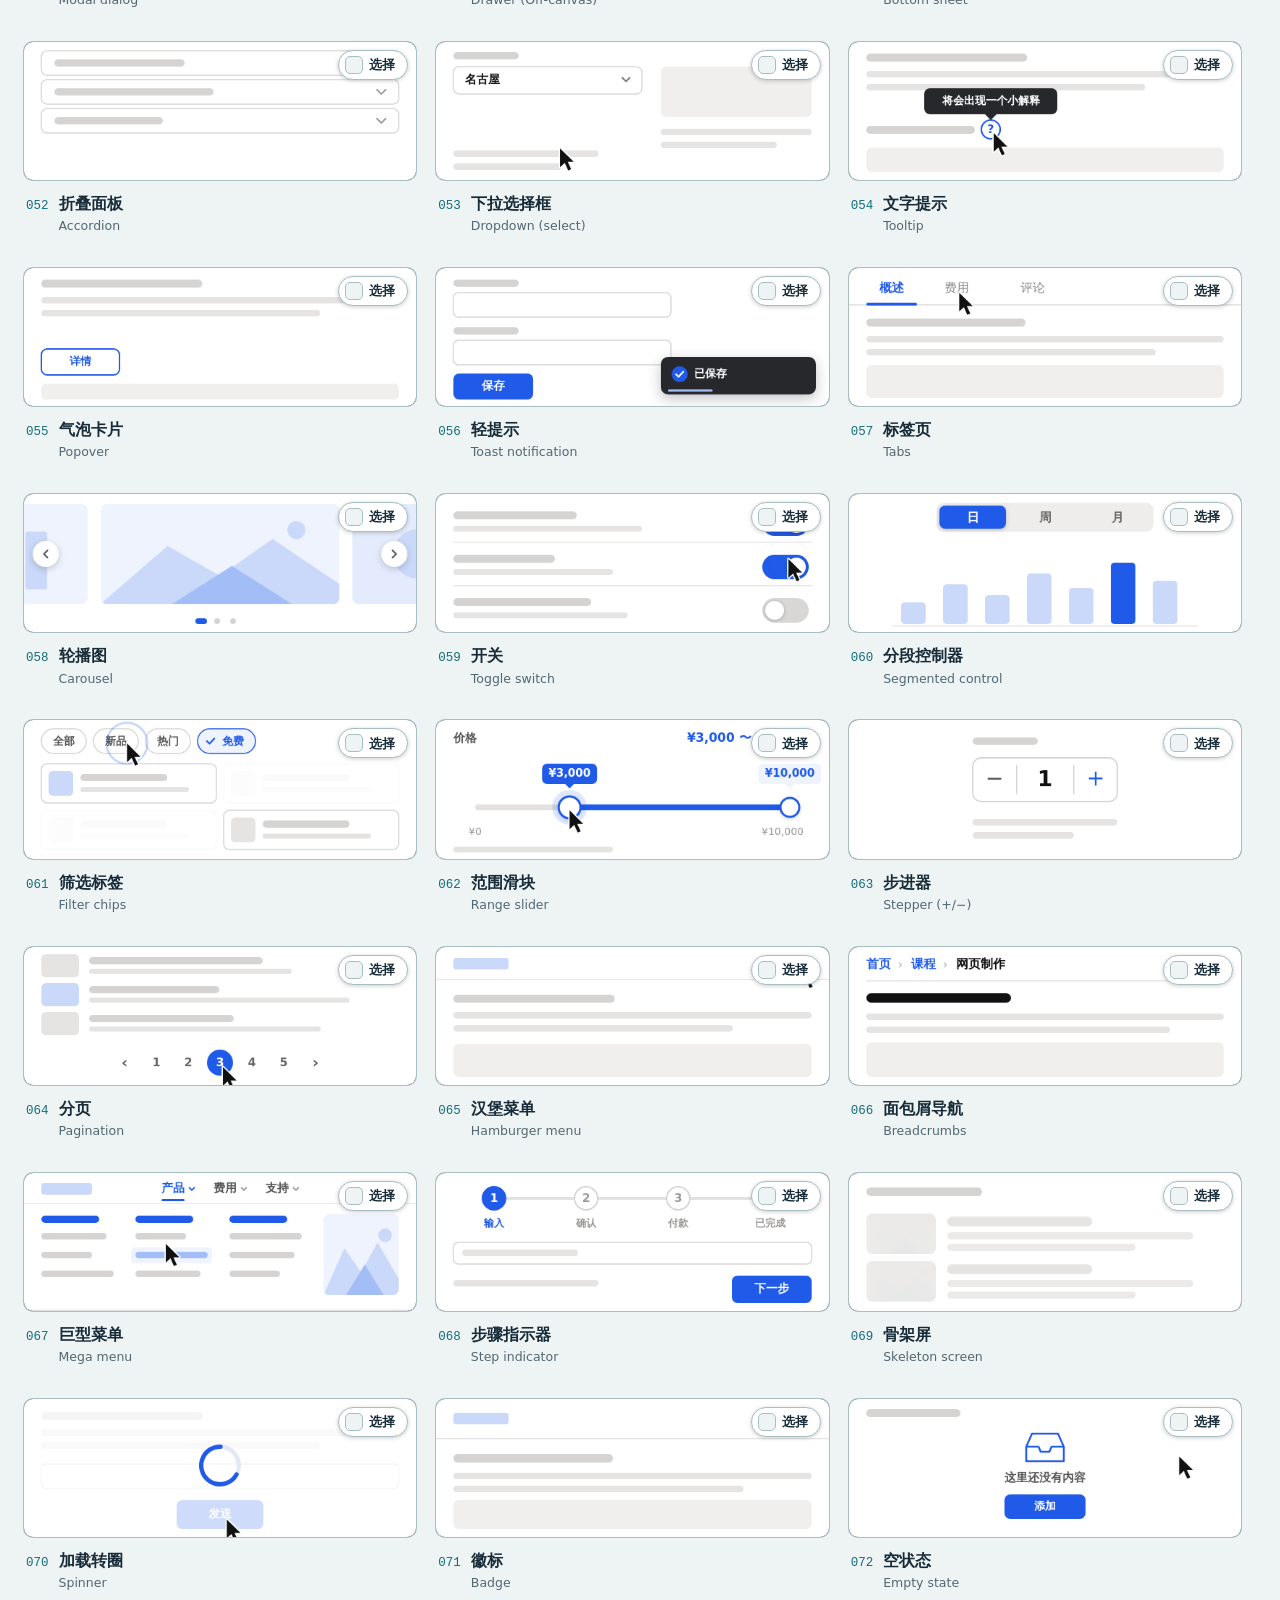
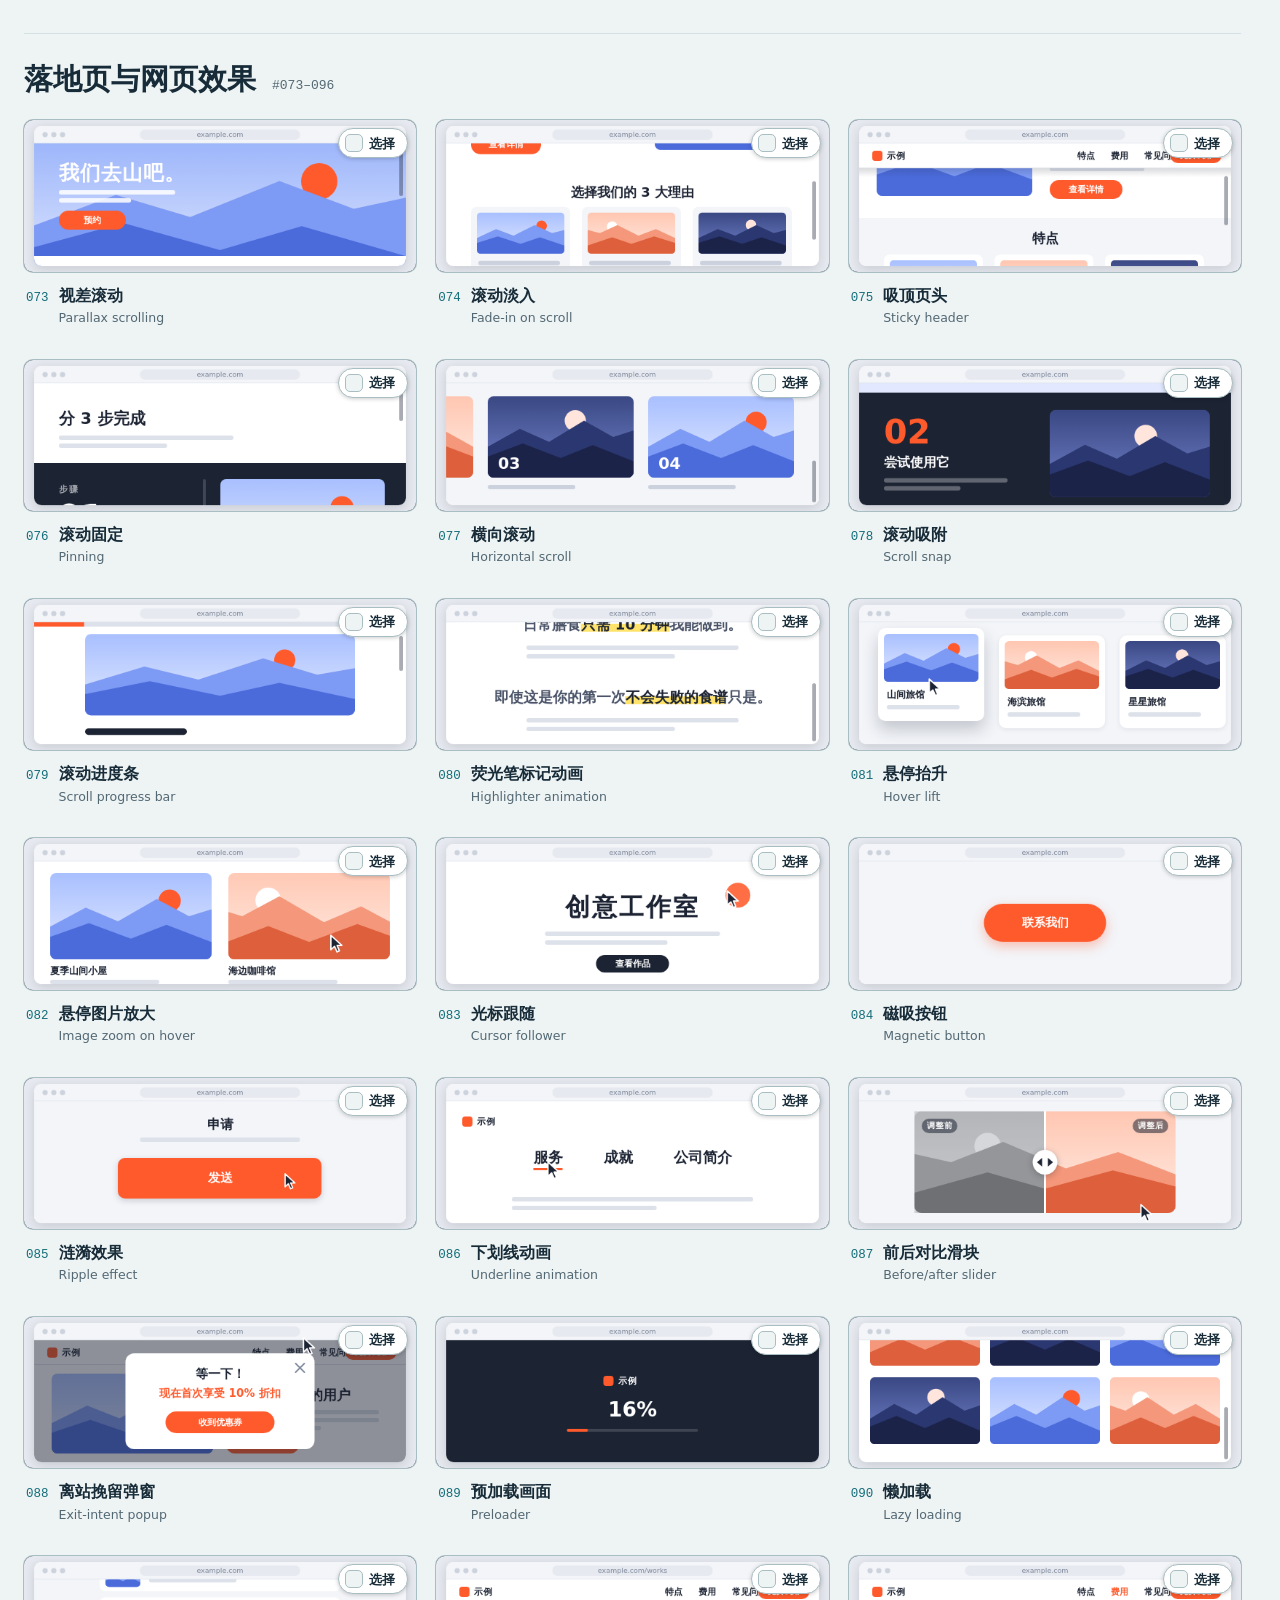
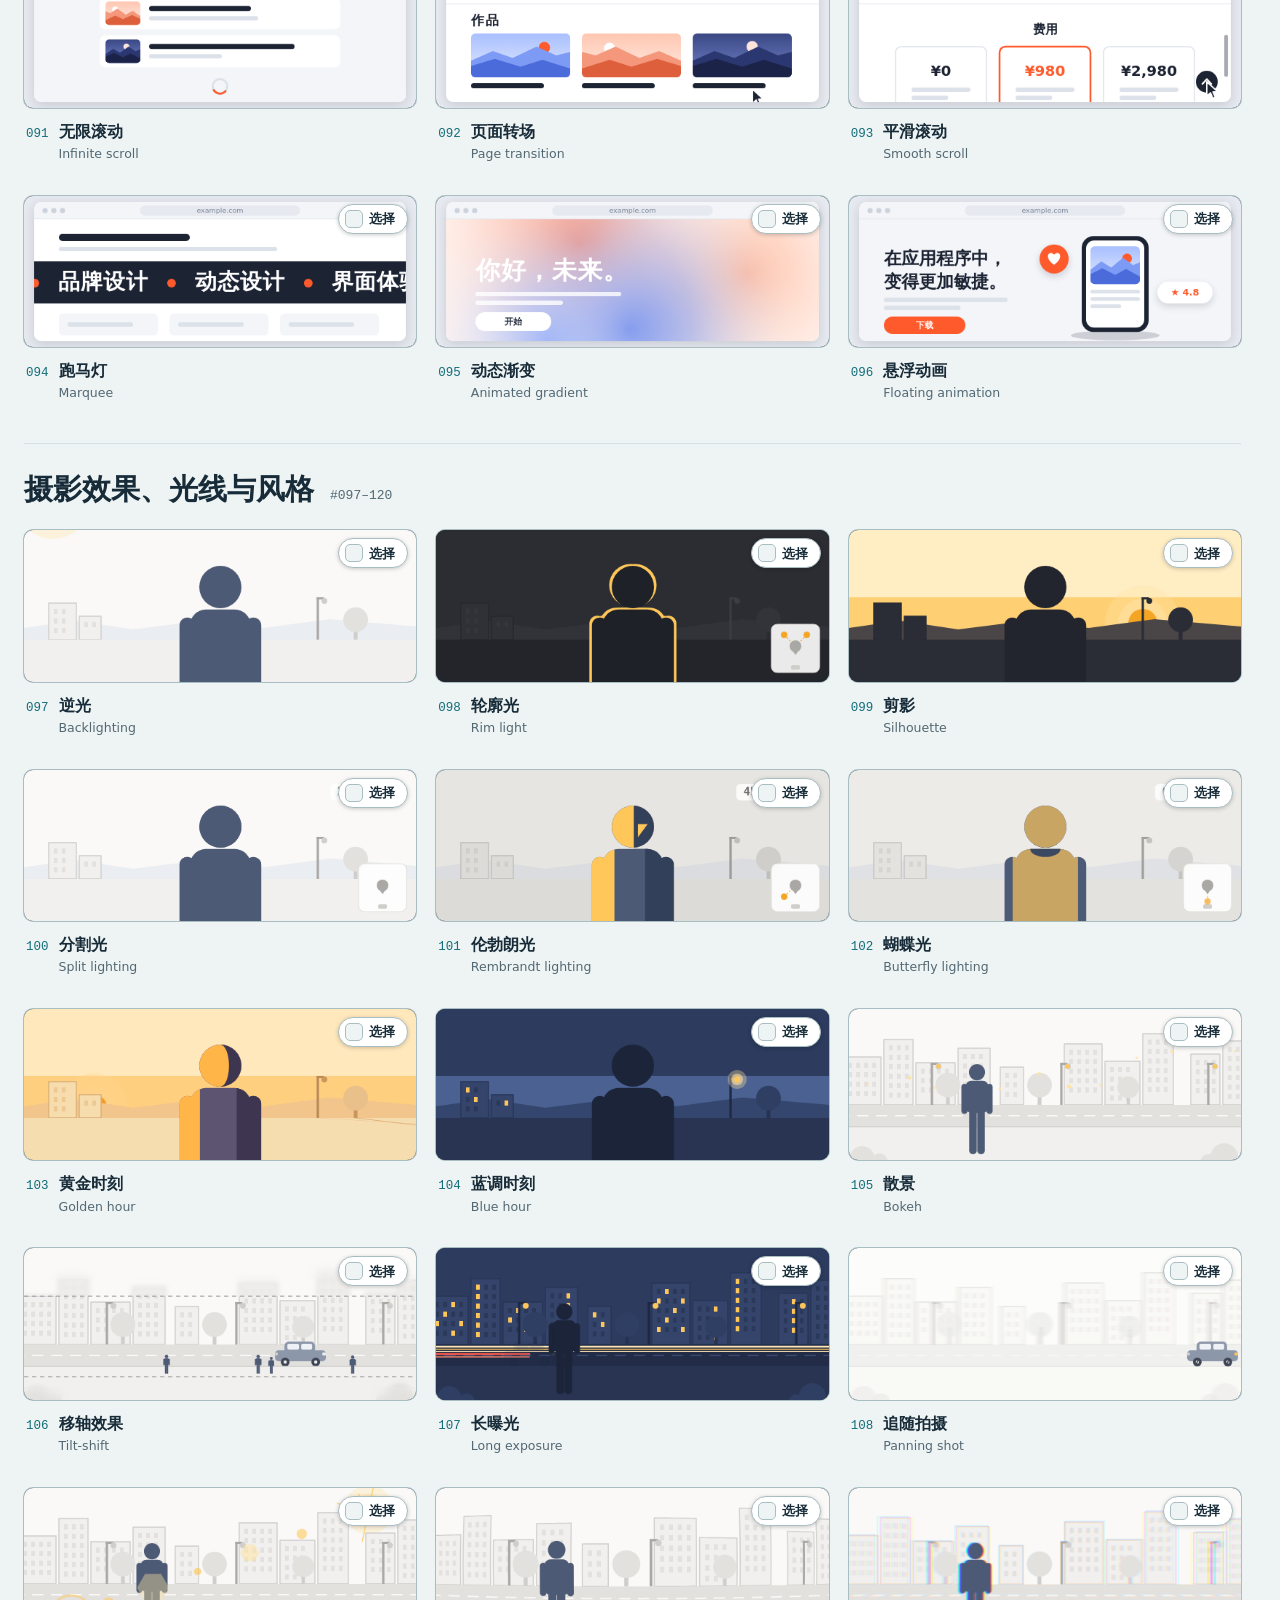
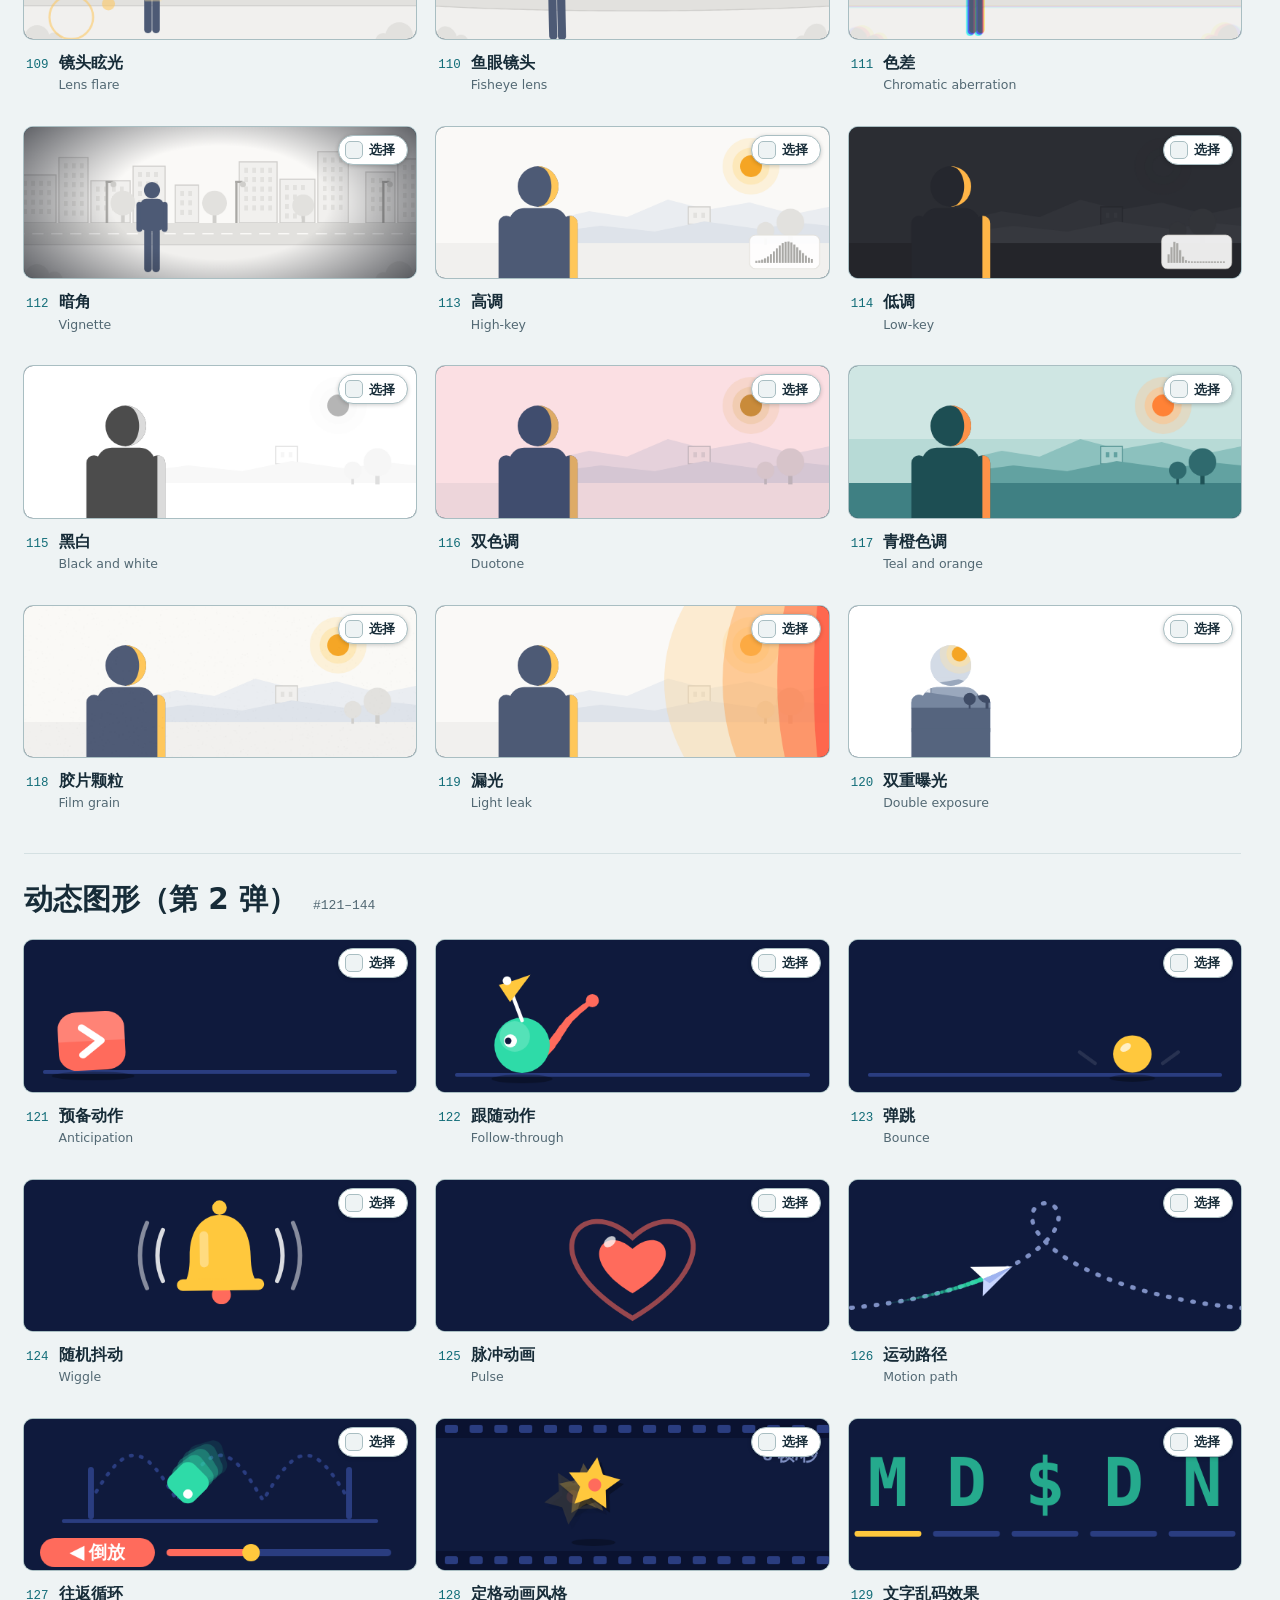
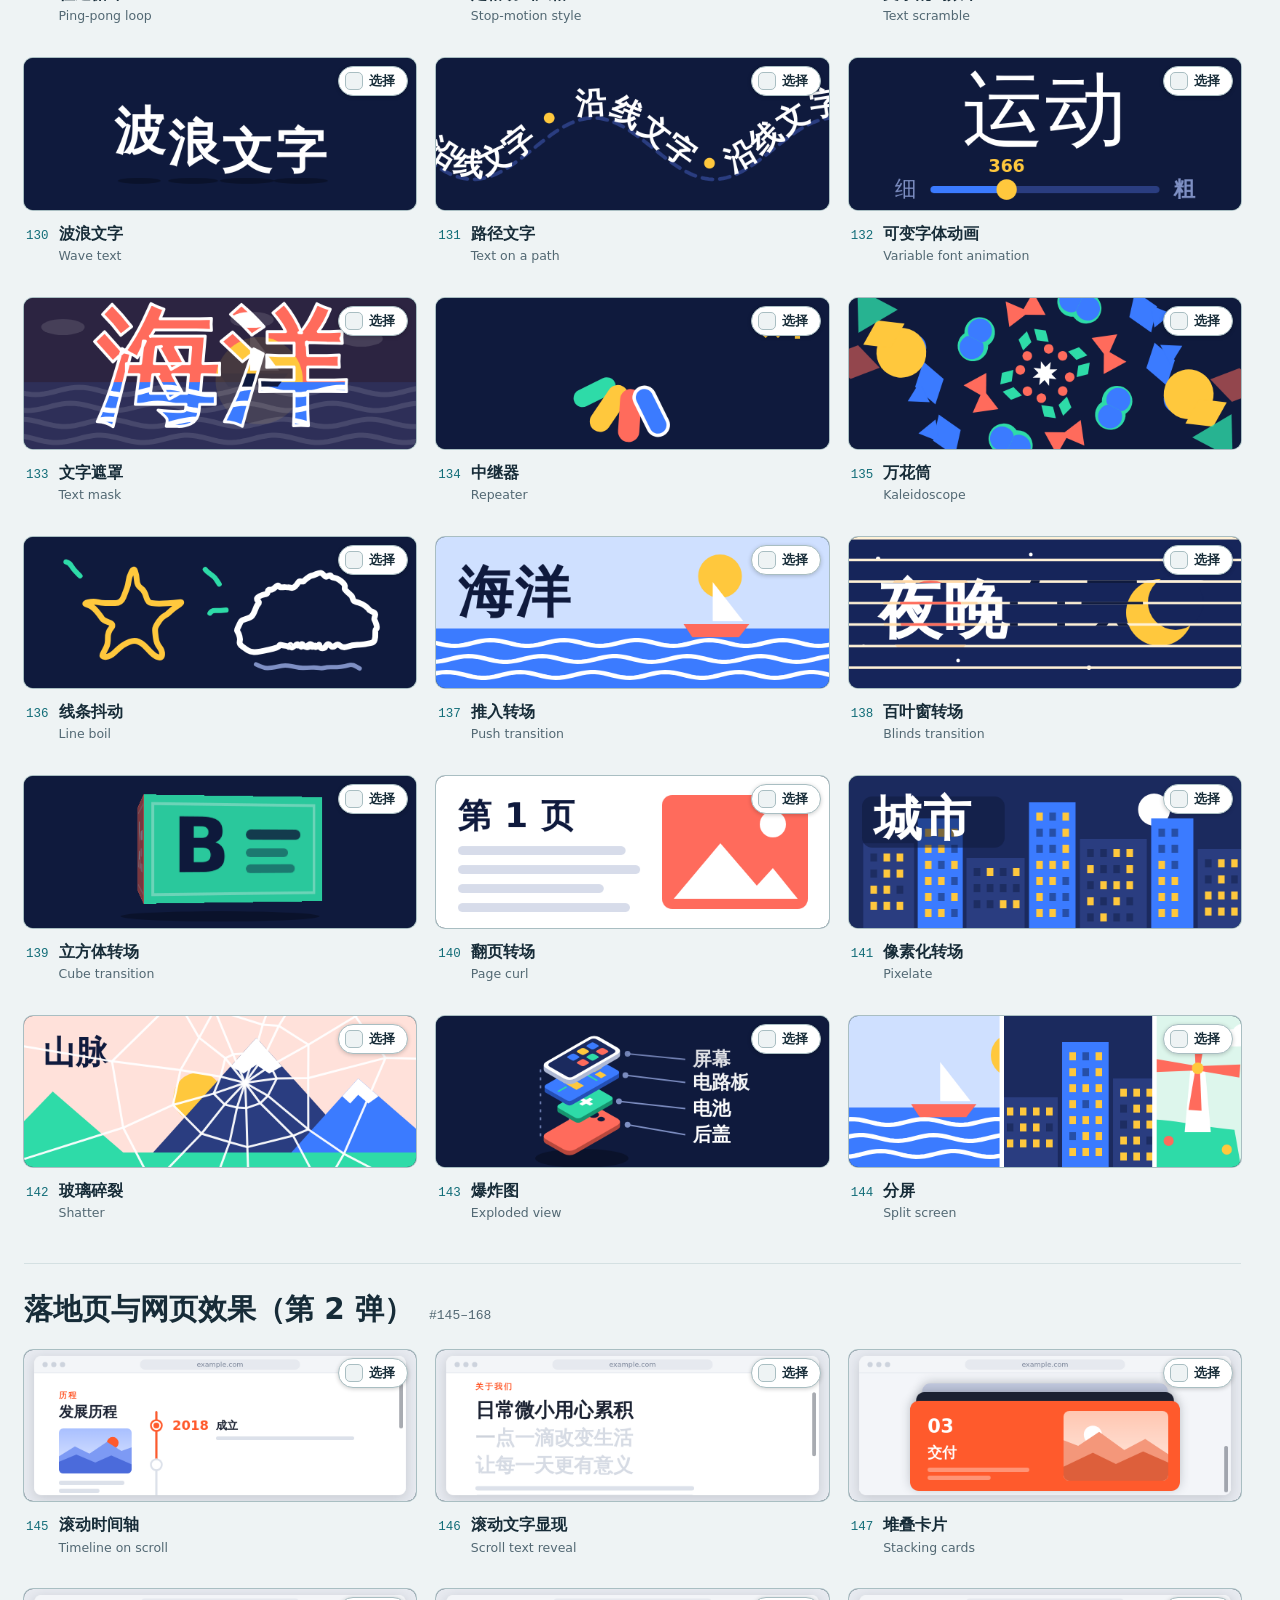
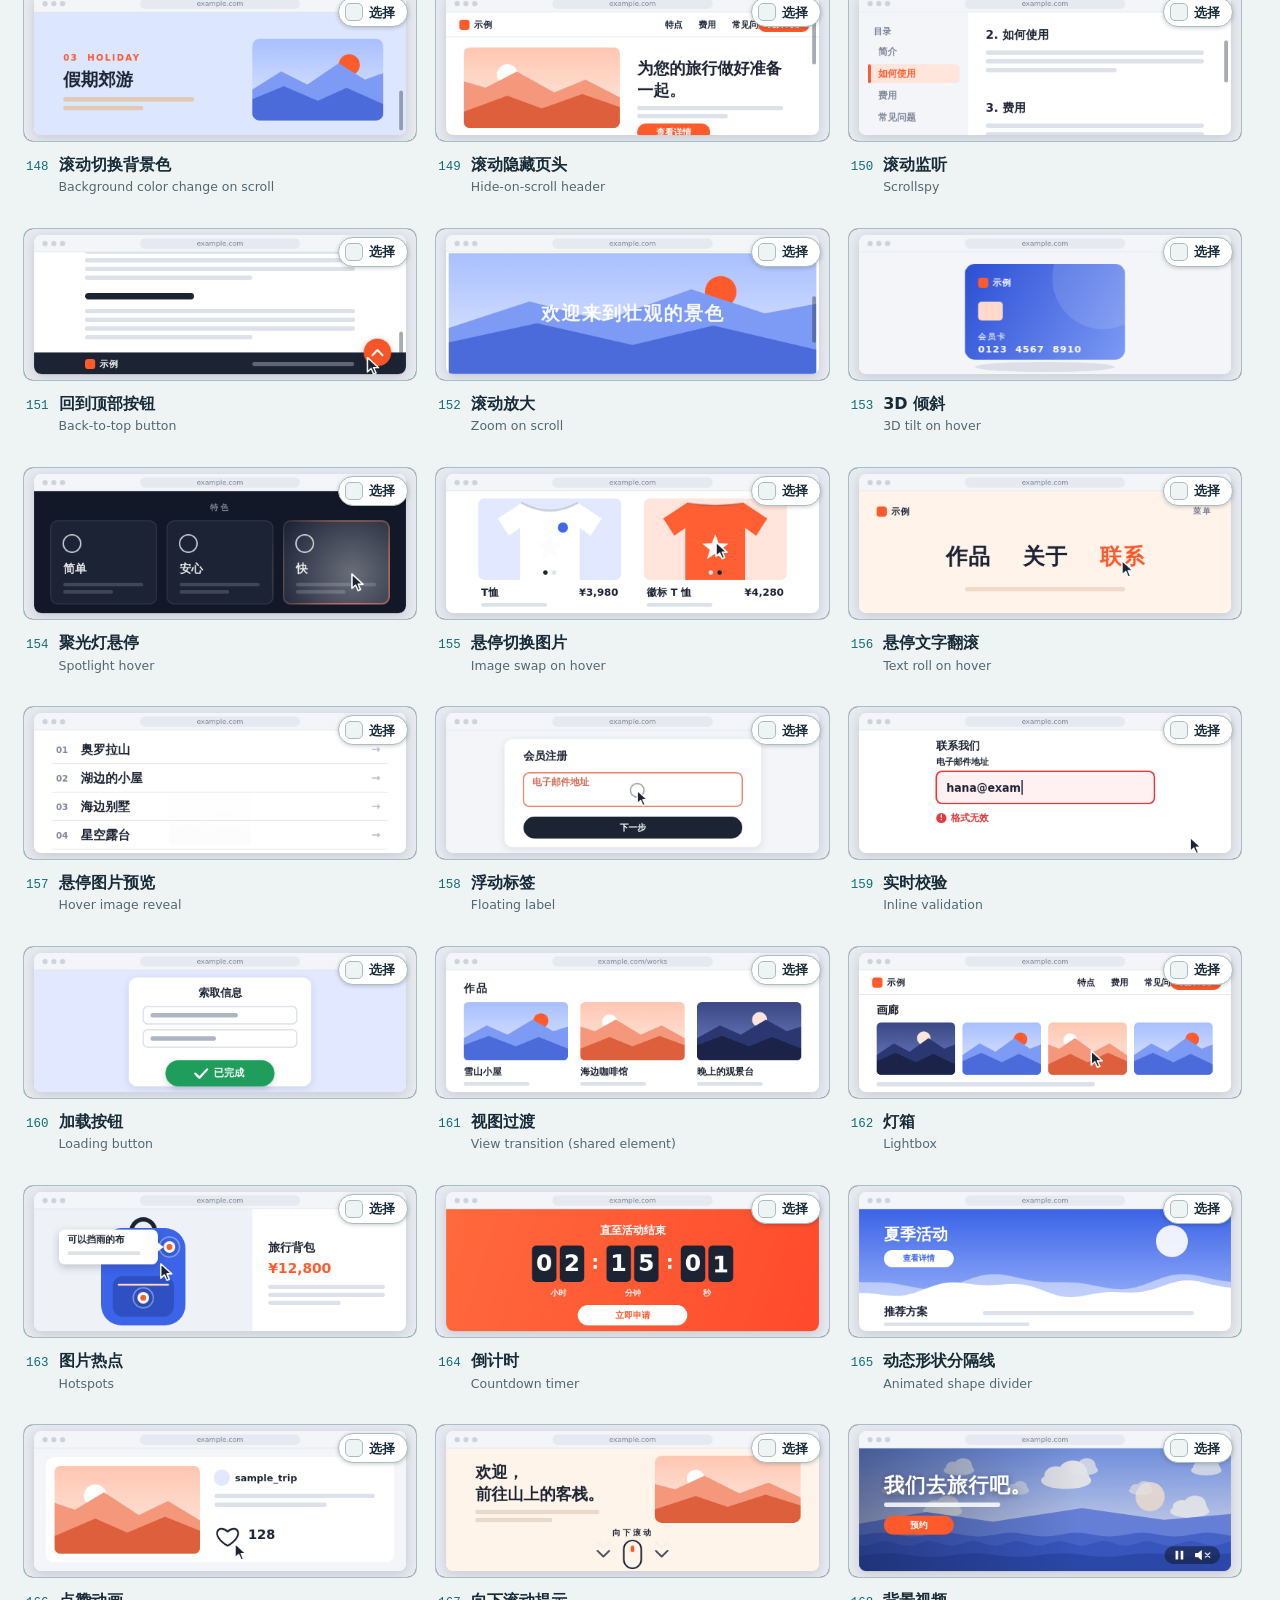
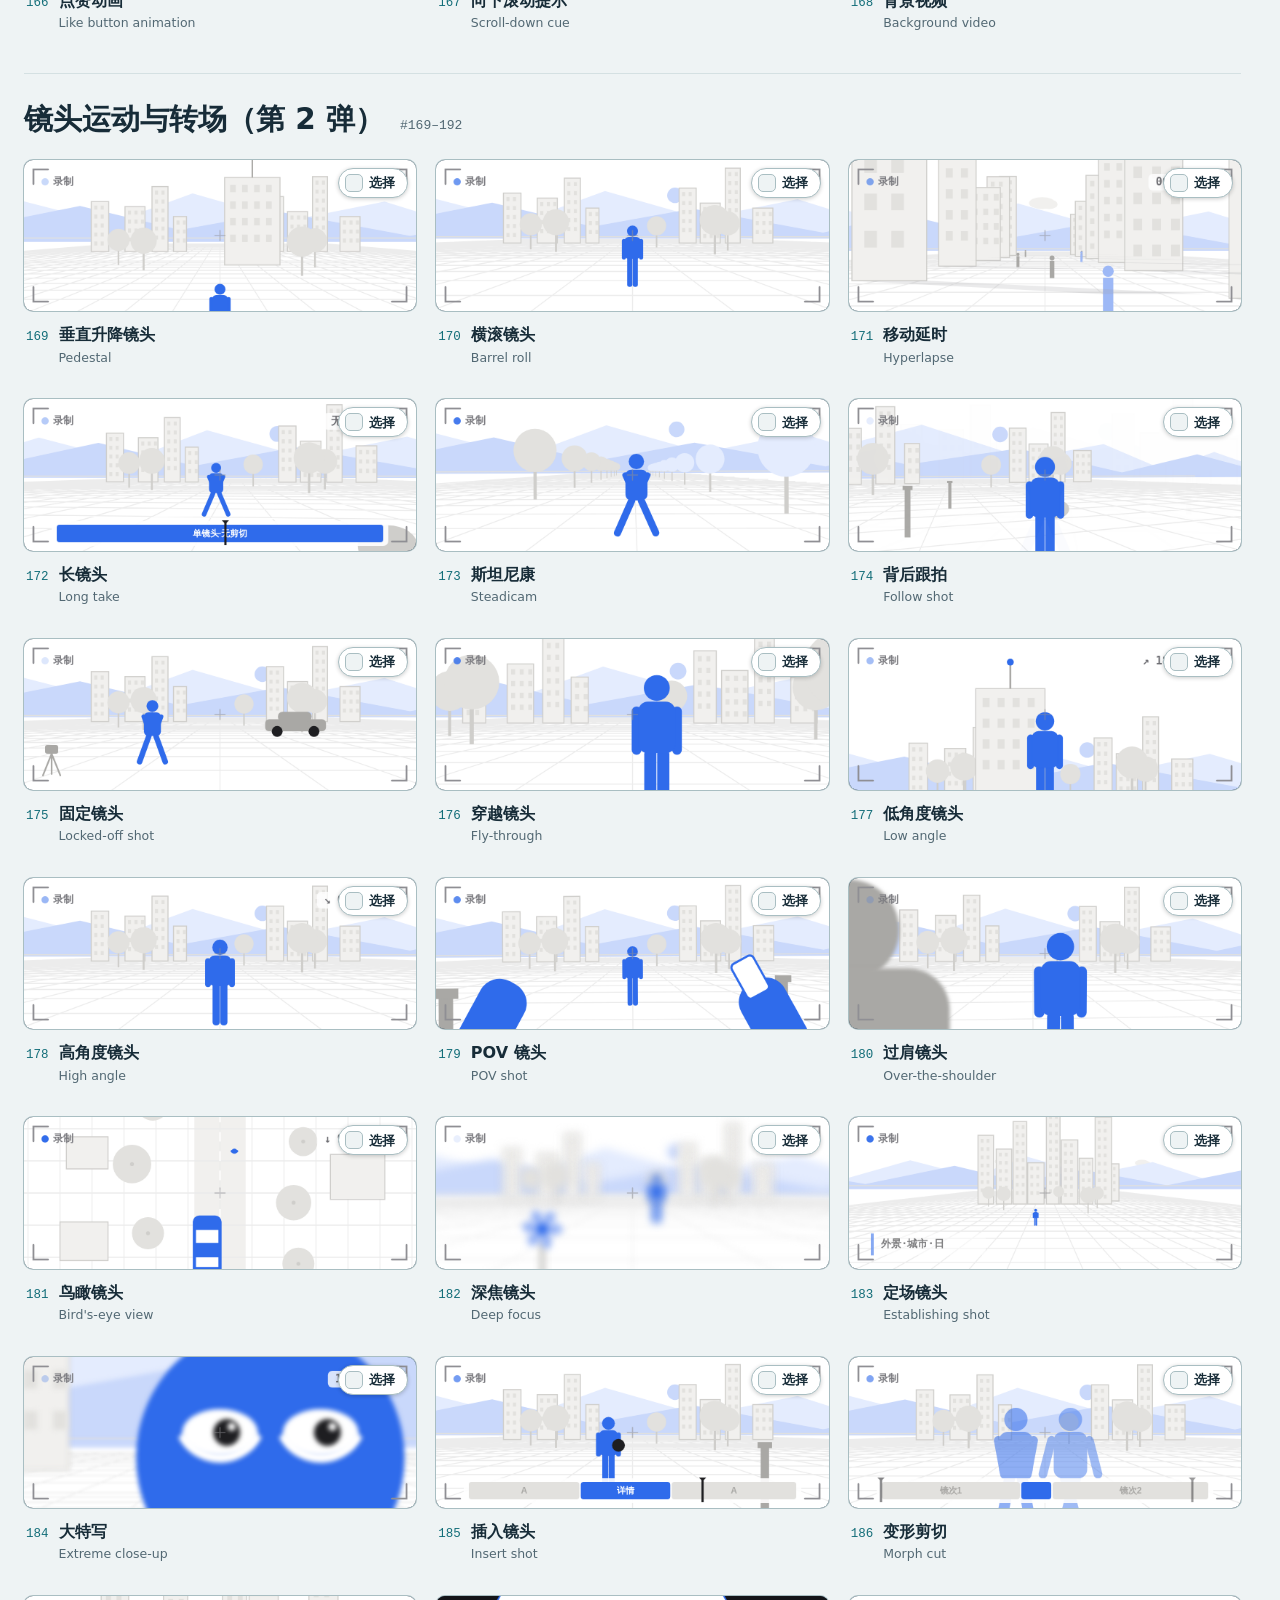
==== commit cf1dc78f: "Refresh public library interface" ====
--- a/index.html
+++ b/index.html
@@ -23,7 +23,7 @@
   d.lang = l;
 })();
 </script>
-<link rel="stylesheet" href="assets/site.css?v=20261101-content">
+<link rel="stylesheet" href="assets/site.css?v=20261104-ui1">
 </head>
 <body>
 <a class="skip" href="#gallery" data-t="skip">見本の一覧へ移動</a>
--- a/assets/site.css
+++ b/assets/site.css
@@ -363,5 +363,89 @@
   .top-link { padding-inline: 5px; }
 }
 
+/* Creative library interface: cool workbench surfaces keep the motion studies in focus. */
+:root {
+  --bg: #eef3f4; --surface: #ffffff; --ink: #172c38;
+  --muted: #526873; --line: #d4e0e2; --line-strong: #a9bec2;
+  --accent: #126d78; --accent-ink: #ffffff; --stage: #122739;
+  --font: "Microsoft YaHei UI", "Microsoft YaHei", "PingFang SC", system-ui, sans-serif;
+}
+:root[data-theme="dark"] {
+  --bg: #13232b; --surface: #1d303a; --ink: #edf5f5; --muted: #b2c5c9;
+  --line: #344b53; --line-strong: #56747b; --accent: #88d4d3; --accent-ink: #102b30;
+}
+@media (prefers-color-scheme: dark) {
+  :root:not([data-theme="light"]) {
+    --bg: #13232b; --surface: #1d303a; --ink: #edf5f5; --muted: #b2c5c9;
+    --line: #344b53; --line-strong: #56747b; --accent: #88d4d3; --accent-ink: #102b30;
+  }
+}
+.top { background: var(--surface); }
+.top-in { gap: 14px; }
+.logo { font-size: 16px; letter-spacing: .01em; }
+.brand-icon { border-radius: 7px; }
+.top-nav { min-width: 0; gap: 2px; }
+.top-link { color: var(--muted); font-weight: 600; padding-inline: 8px; }
+.top-link:hover { background: var(--bg); color: var(--ink); }
+.seg { border-color: var(--line); }
+.hero { grid-template-columns: minmax(0, 1.2fr) minmax(310px, .8fr); gap: clamp(32px, 5vw, 76px); padding-block: 54px; }
+.hero h1 { max-width: 10em; font-size: clamp(40px, 4.7vw, 68px); letter-spacing: -.045em; }
+.hero .lead { max-width: 38em; color: var(--muted); line-height: 1.8; }
+.facts { gap: 0; }
+.facts > div { padding-right: 28px; margin-right: 28px; border-right: 1px solid var(--line-strong); }
+.facts > div:last-child { border: 0; margin: 0; padding: 0; }
+.facts dt { letter-spacing: 0; font-size: 13px; }
+.facts dd { margin-top: 3px; font-size: 25px; }
+.install { position: relative; overflow: hidden; border: 0; border-radius: 12px; padding: 30px; background: #173744; color: #fff; }
+.install::before { content: ""; position: absolute; right: 0; top: 0; width: 31%; height: 5px; background: #e7ad50; }
+.install-h { font-size: 21px; line-height: 1.4; }
+.install-p { max-width: 30em; margin-top: 9px; font-size: 14px; color: #d1e2e3; }
+.hero-actions { margin-top: 24px; }
+.hero-actions .btn-main { background: #fff; color: #173744; border-color: #fff; }
+.hero-actions .btn-ghost { color: #fff; border-color: #90aaaf; }
+.hero-actions .btn-ghost:hover { background: #284d58; }
+.tools { background: var(--surface); }
+.tools-in { gap: 12px 20px; padding-block: 15px; }
+.chip { border-color: var(--line); background: var(--bg); }
+.chip[aria-pressed="true"] { background: var(--ink); border-color: var(--ink); color: var(--surface); }
+.chips-sub .chip { background: transparent; }
+.chips-sub .chip[aria-pressed="true"] { color: var(--accent); border-color: var(--accent); box-shadow: inset 0 0 0 1px var(--accent); }
+.search { background: var(--bg); border-color: var(--line); }
+.count { font-family: var(--font); font-size: 13px; }
+.pack-h h3 { letter-spacing: 0; }
+.tiles { gap: 26px 20px; }
+.tile-box { padding-bottom: 6px; }
+.tile-stage { border-radius: 9px; box-shadow: 0 0 0 1px var(--line-strong); }
+.tile:hover .tile-stage { box-shadow: 0 0 0 2px var(--accent); }
+.tile-cap { padding-top: 12px; }
+.tile-id { color: var(--accent); }
+.tile-name { font-size: 16px; }
+.tile-sub { margin-top: 2px; }
+.tile-edit { bottom: 4px; }
+.detail { border-color: var(--line-strong); box-shadow: 0 24px 70px #0e293c38; }
+.d-bar { background: var(--surface); }
+.d-main h3 { letter-spacing: 0; color: var(--accent); }
+.d-stage { border-radius: 9px; }
+.how { margin-top: 38px; }
+.steps li { border-color: var(--accent); }
+.step-n { font-size: 34px; }
+@media (max-width: 1180px) and (min-width: 721px) {
+  .top { height: auto; position: relative; }
+  .top-in { min-height: var(--top-h); flex-wrap: wrap; padding-block: 10px; }
+  .top-nav { order: 3; width: 100%; overflow-x: auto; padding-bottom: 3px; }
+  #theme { margin-left: auto; }
+  .tools { position: static; }
+}
+@media (max-width: 1020px) { .hero { grid-template-columns: minmax(0,1fr); gap: 24px; } }
+@media (max-width: 720px) {
+  .hero { padding-block: 32px; }
+  .hero h1 { font-size: clamp(38px, 10vw, 56px); }
+  .install { padding: 23px; }
+  .facts > div { margin-right: 18px; padding-right: 18px; }
+  .top-nav { flex-wrap: nowrap; overflow-x: auto; padding-bottom: 4px; }
+  .top-link, .seg { flex: none; }
+  .tiles { grid-template-columns: repeat(auto-fit, minmax(min(100%, 290px), 1fr)); }
+}
+
 /* Read-only public site: local editing requires the desktop service. */
 .tile-edit,#d-edit,.scene-edit,.handoff-timeline{display:none!important}
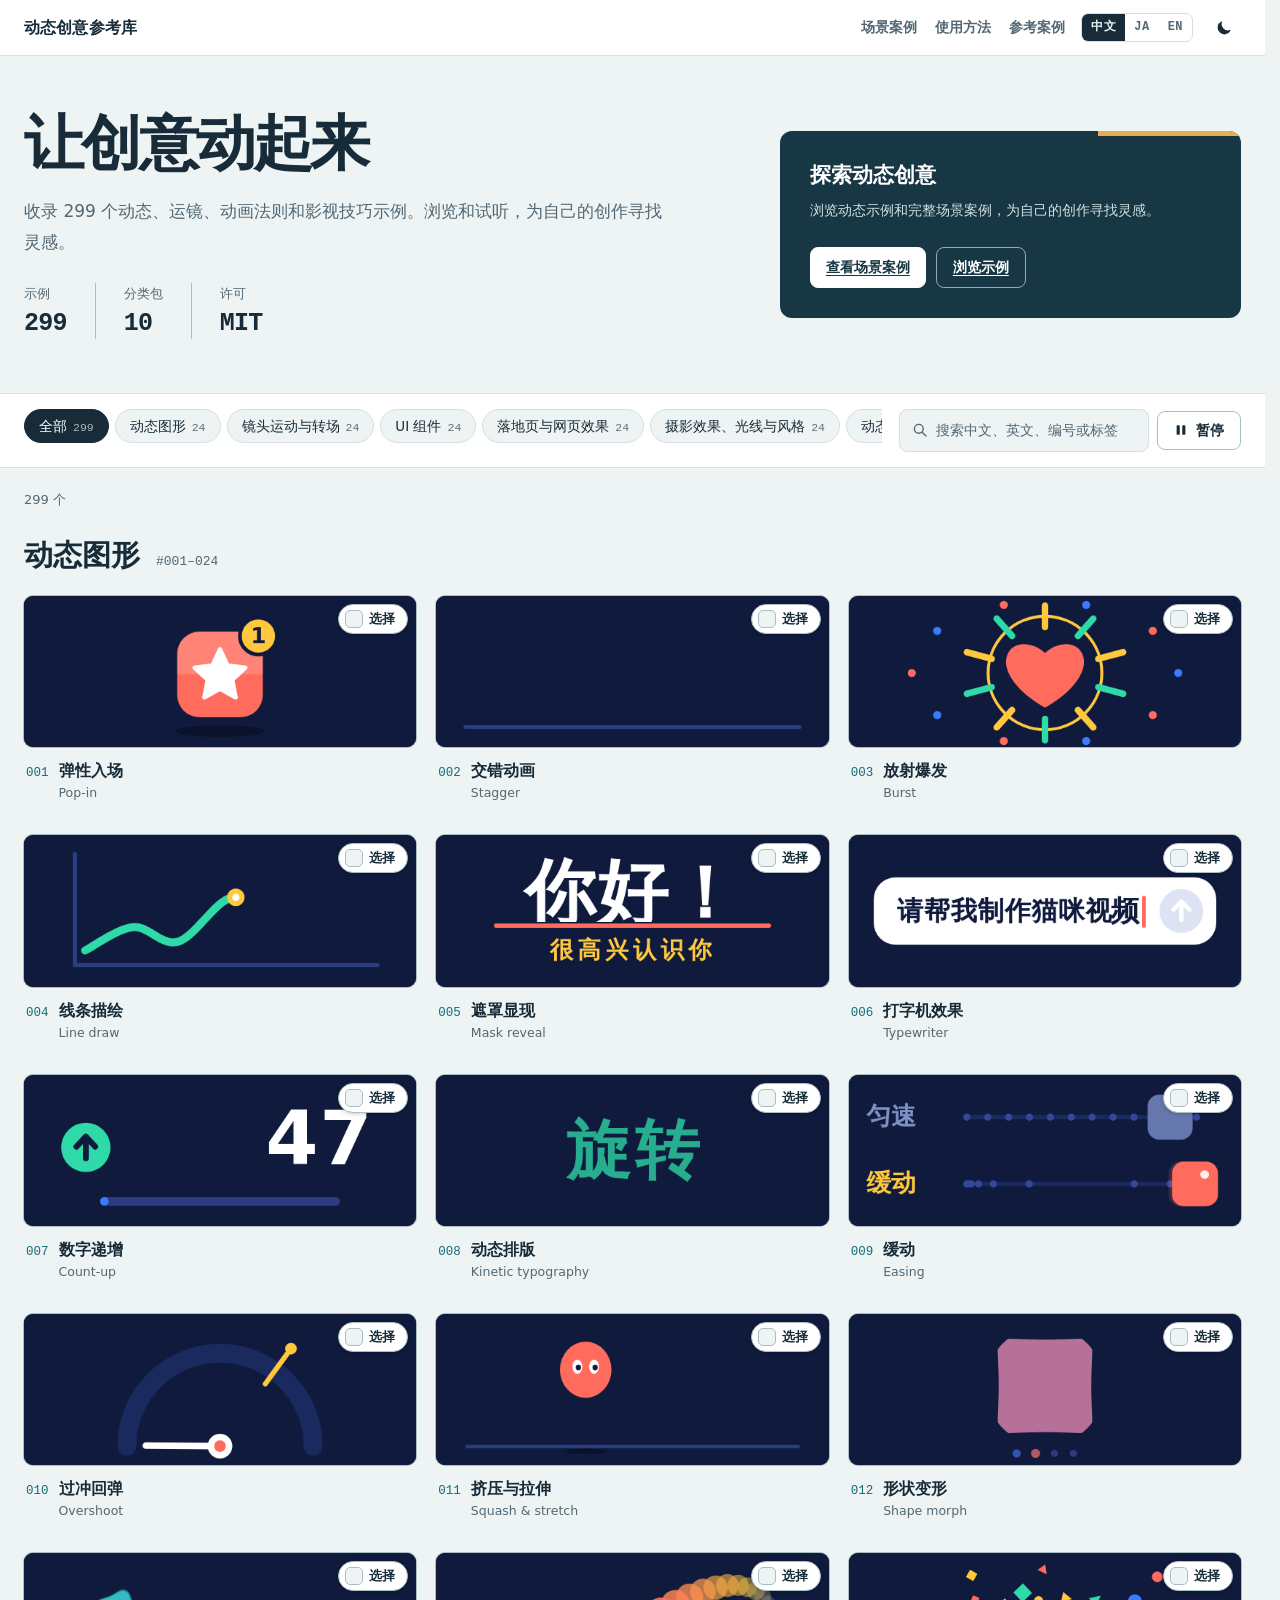
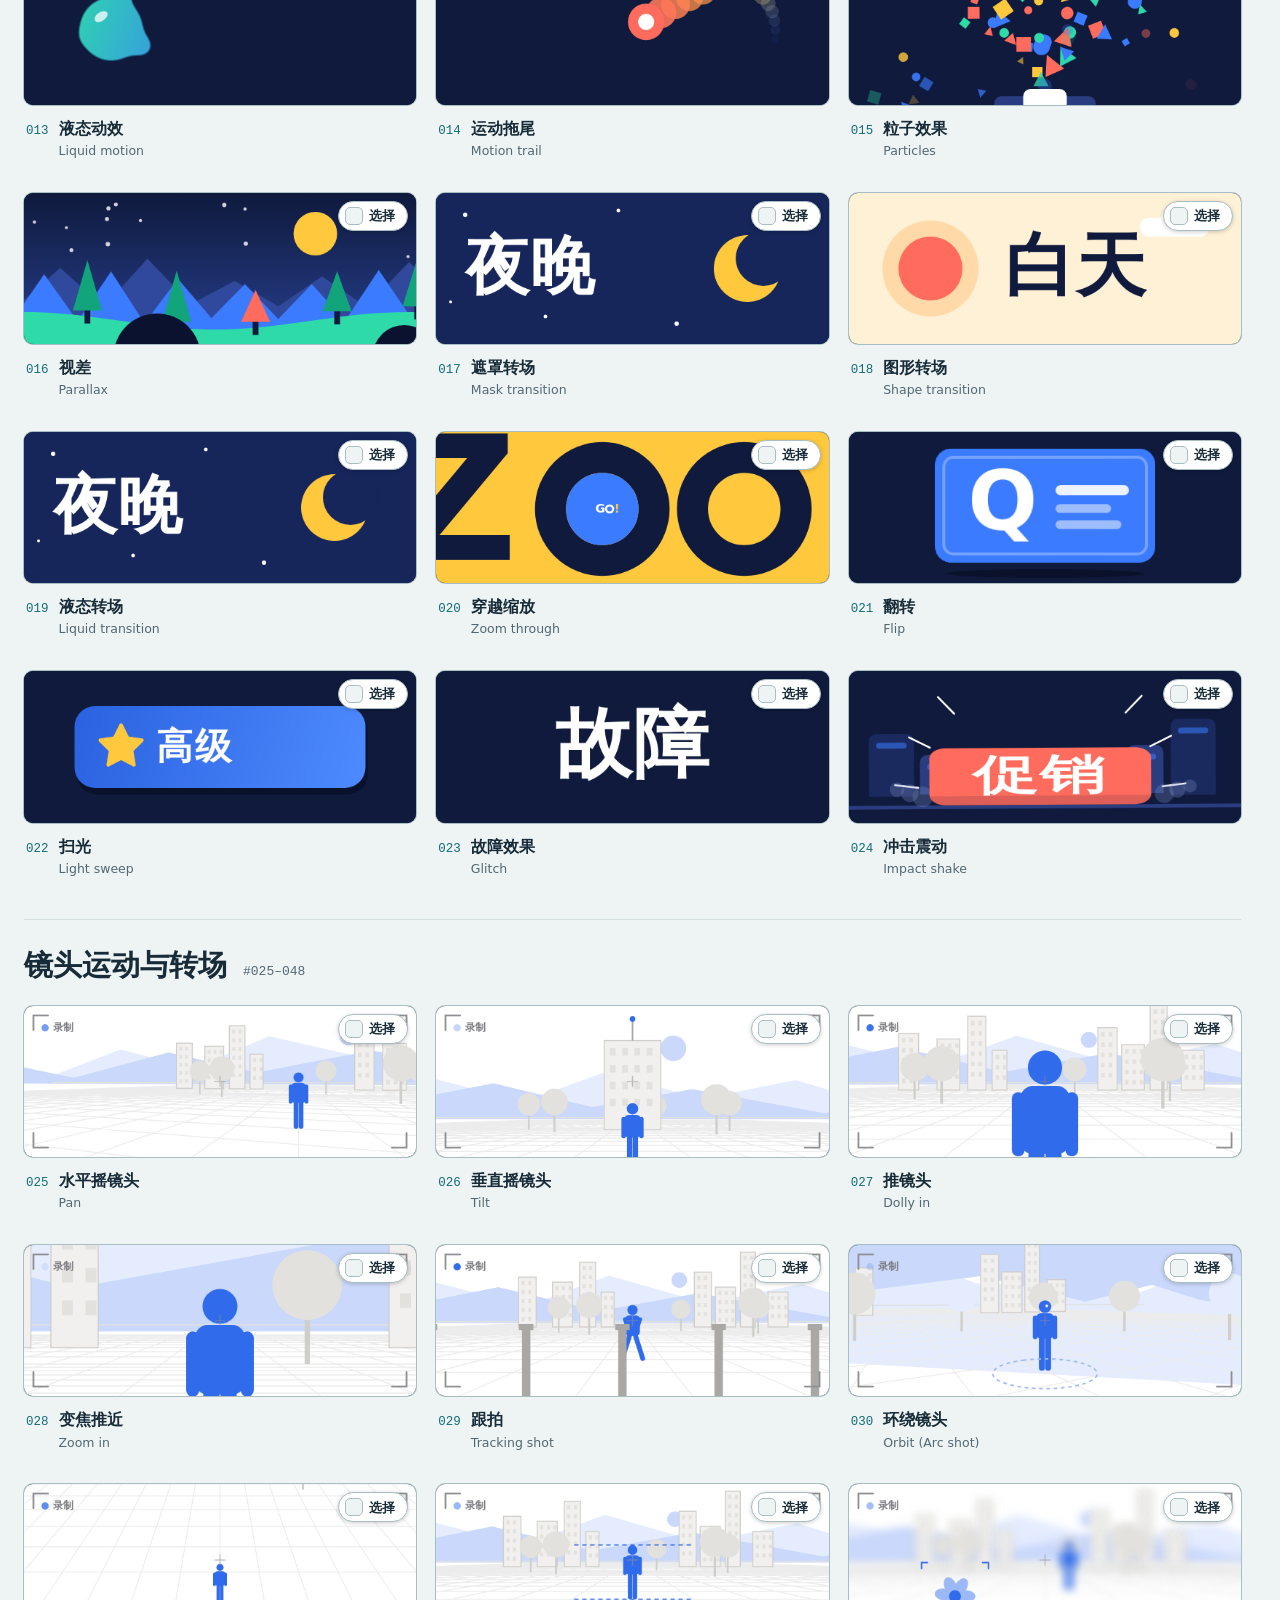
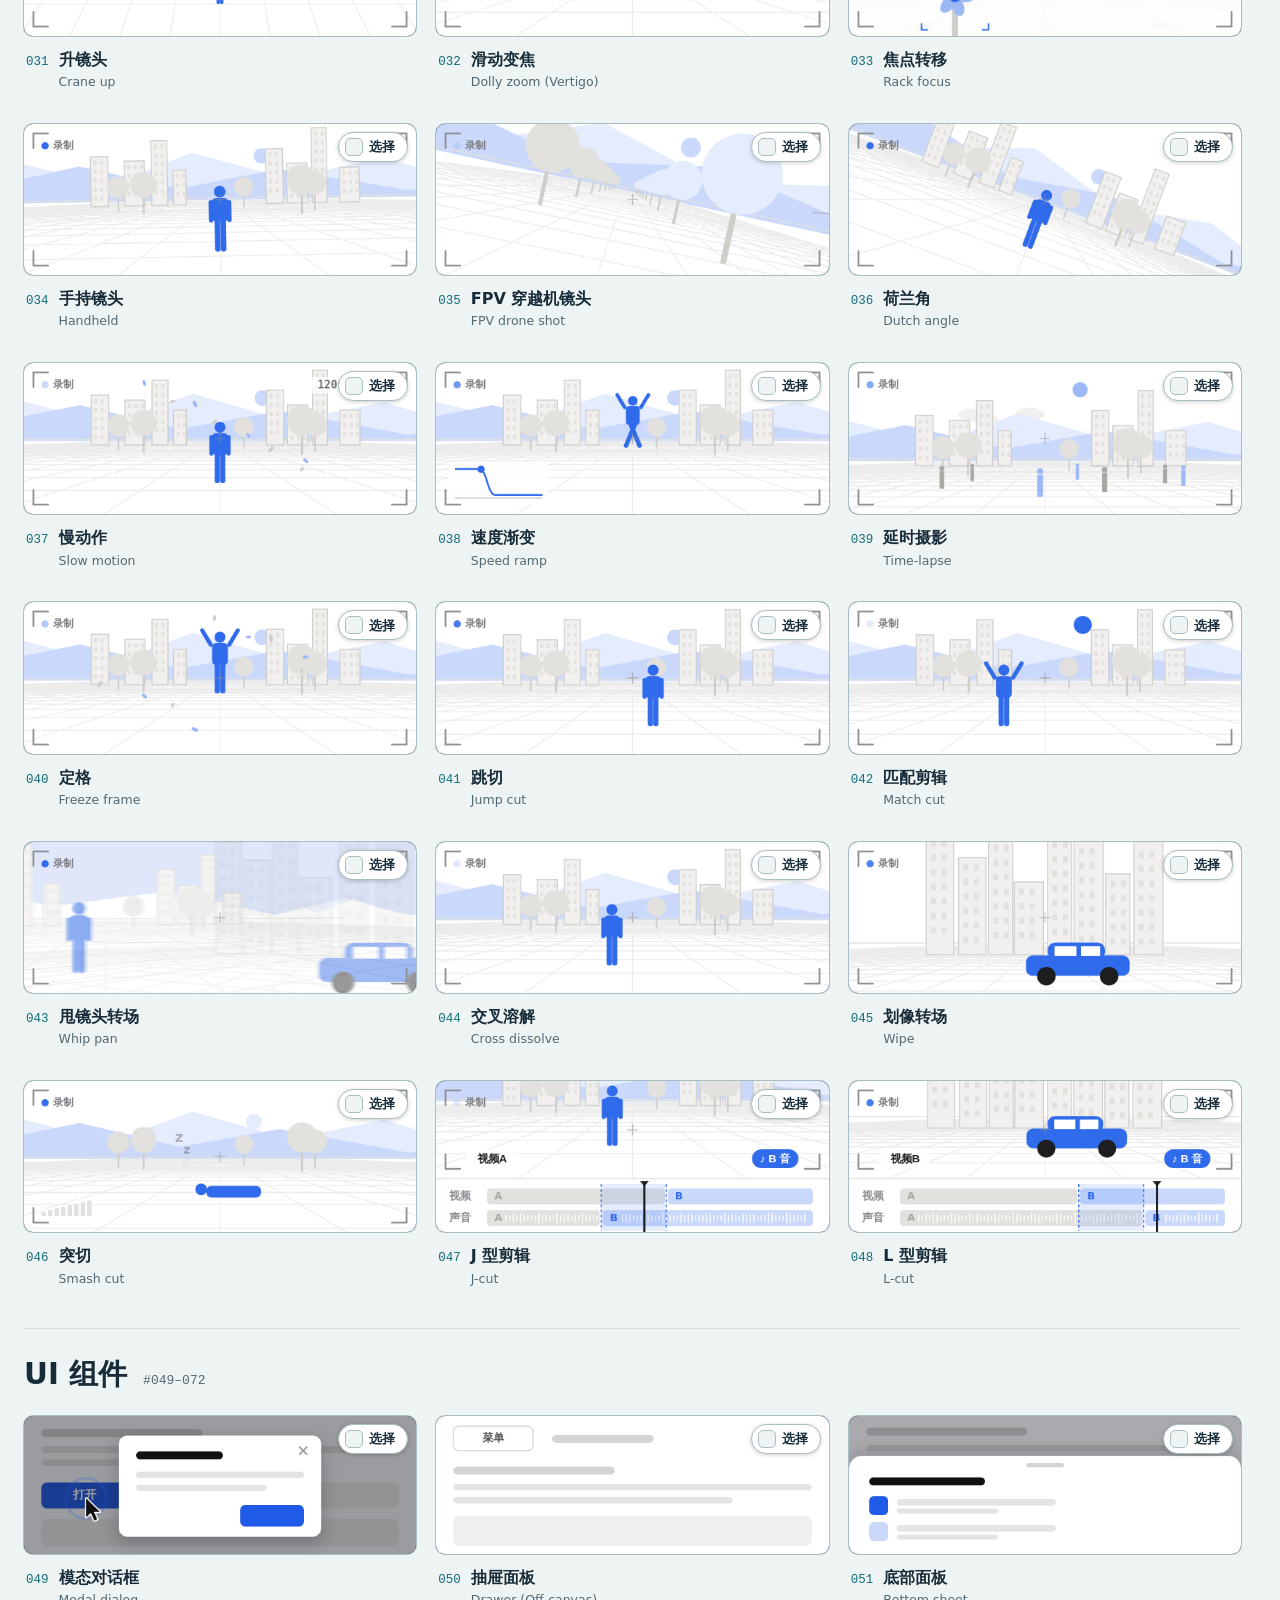
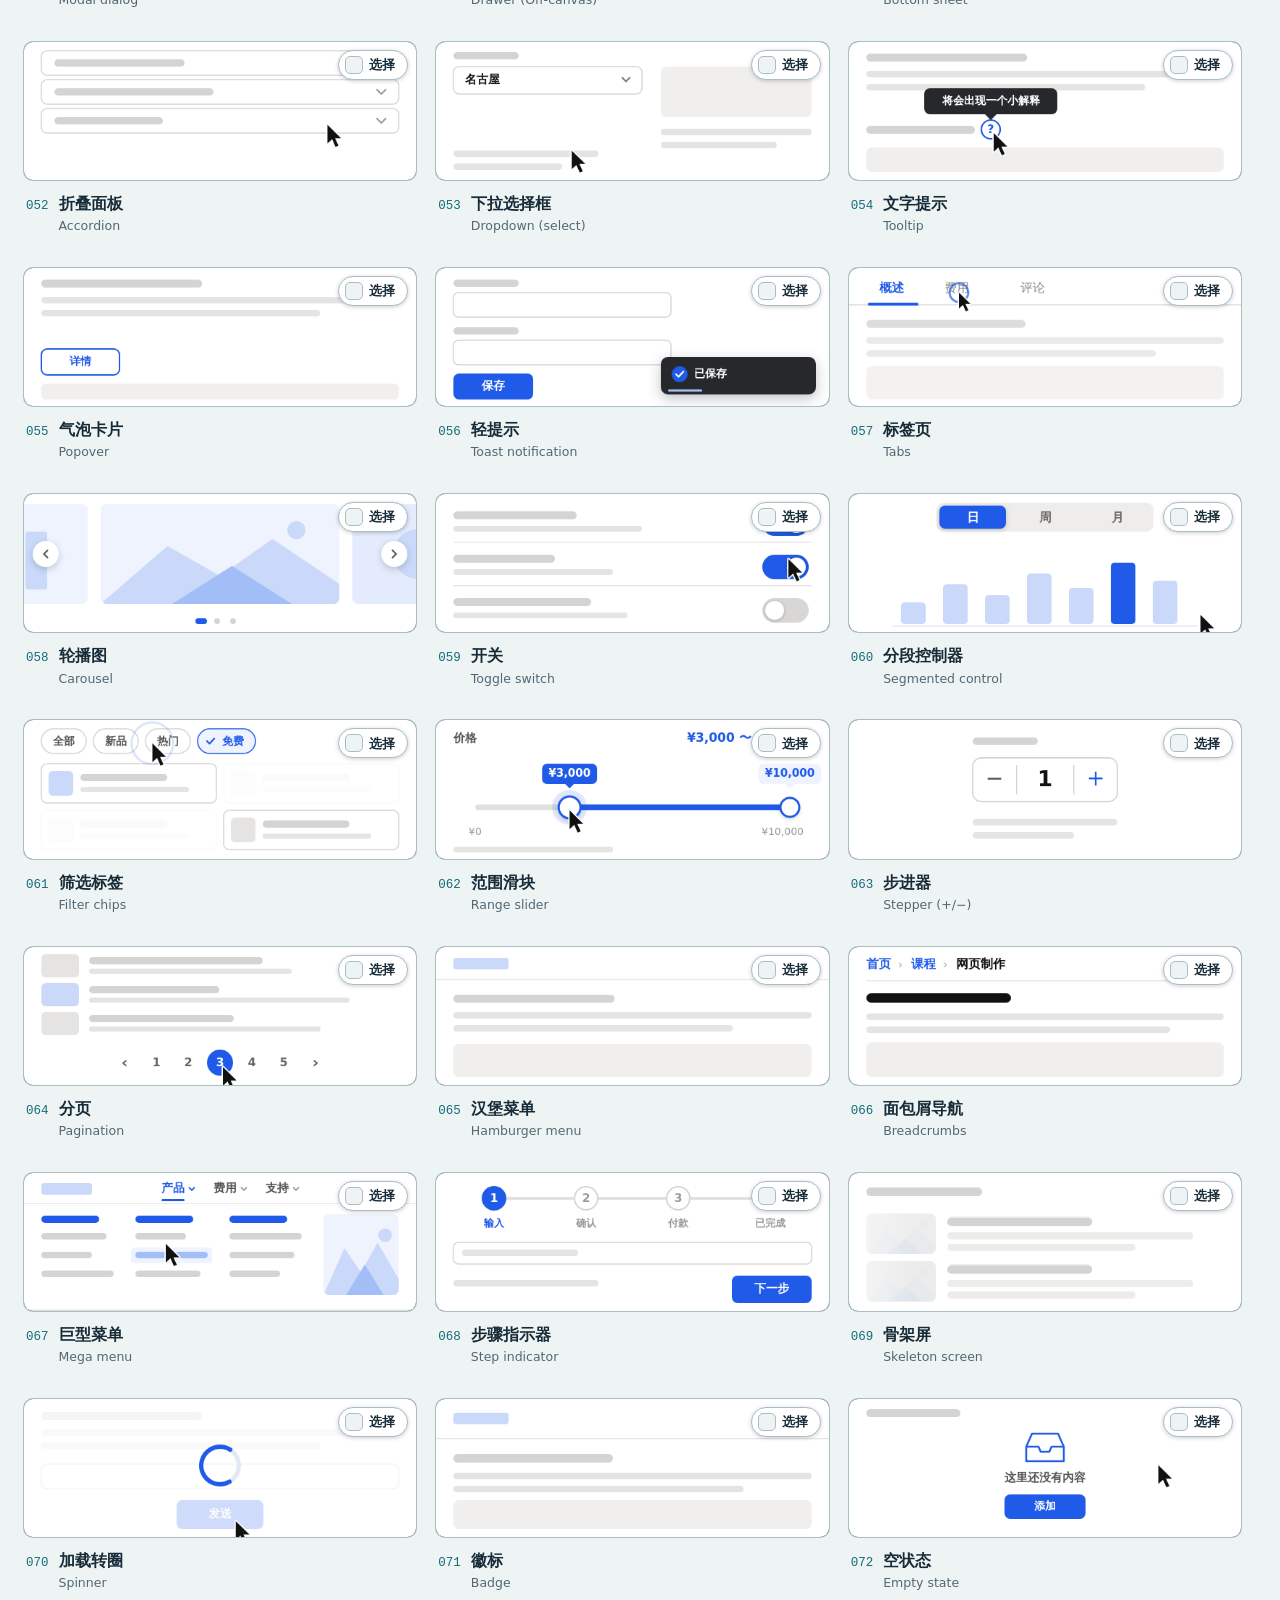
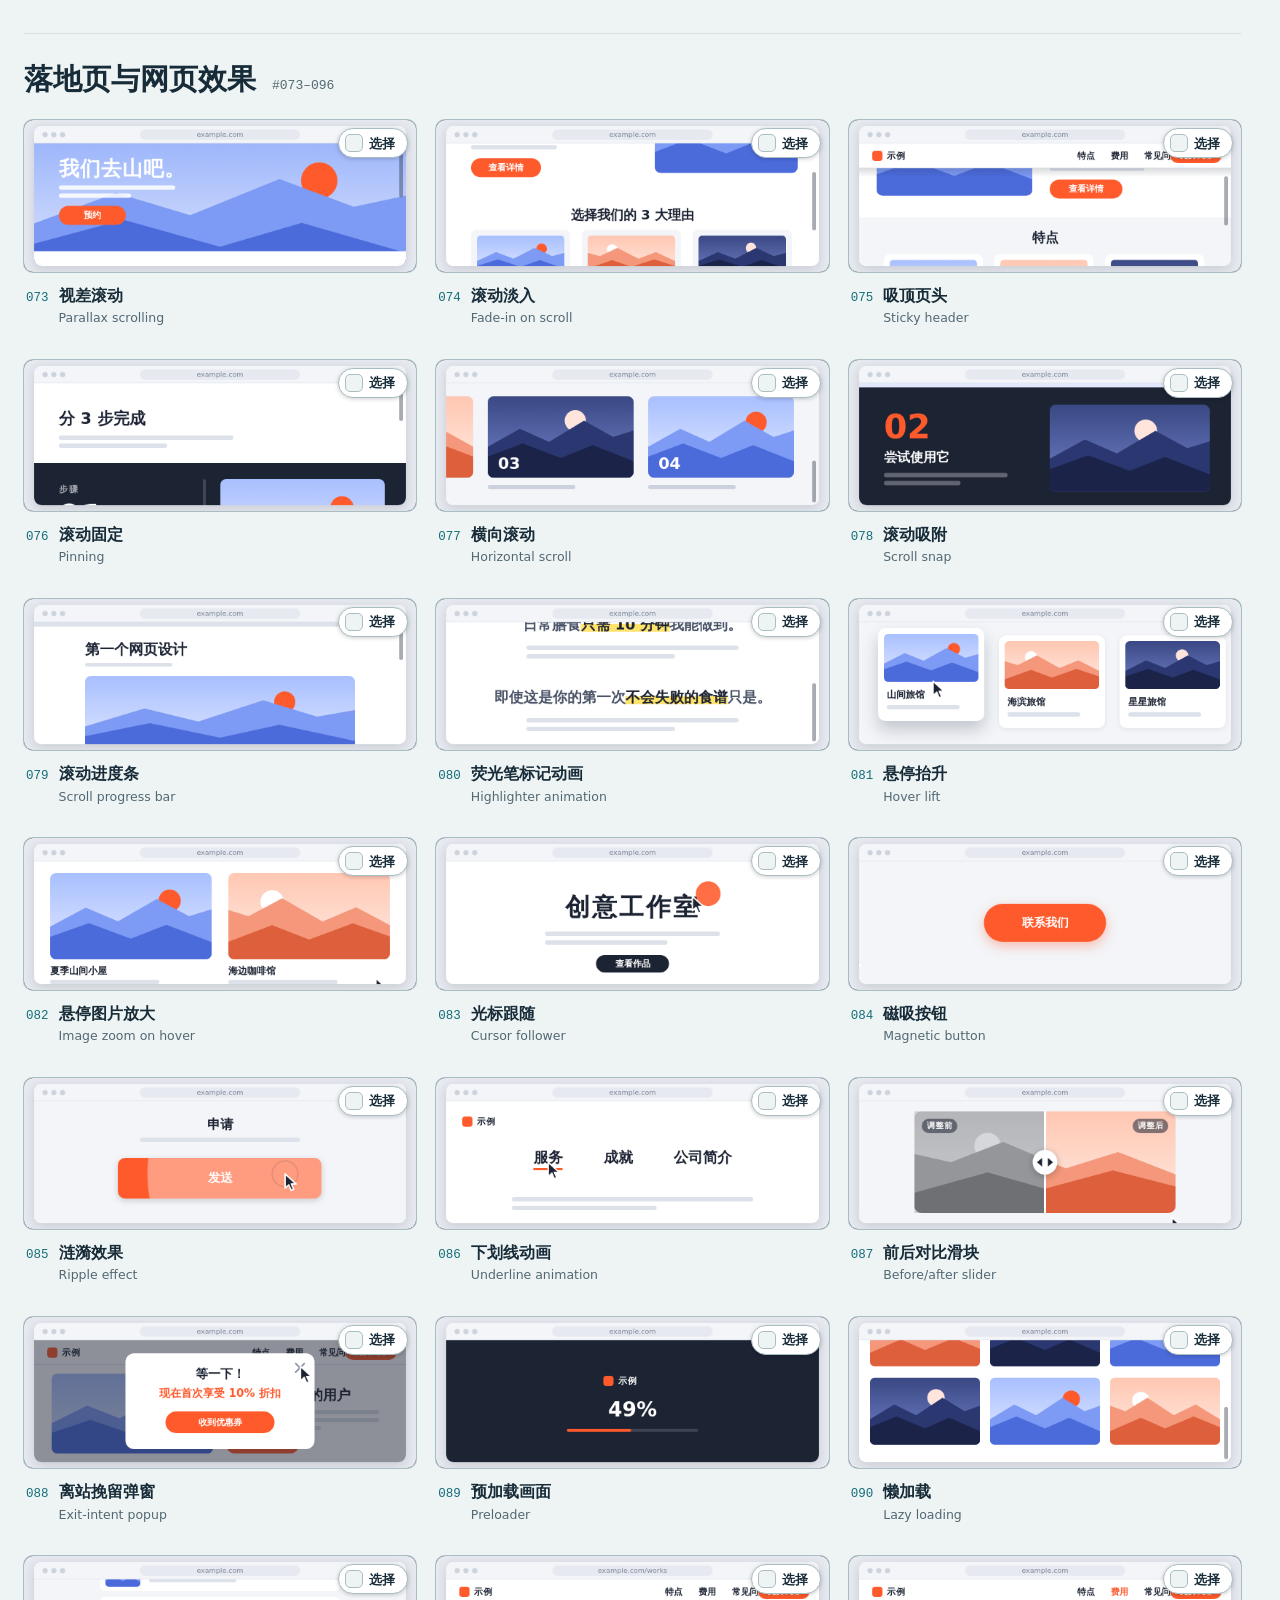
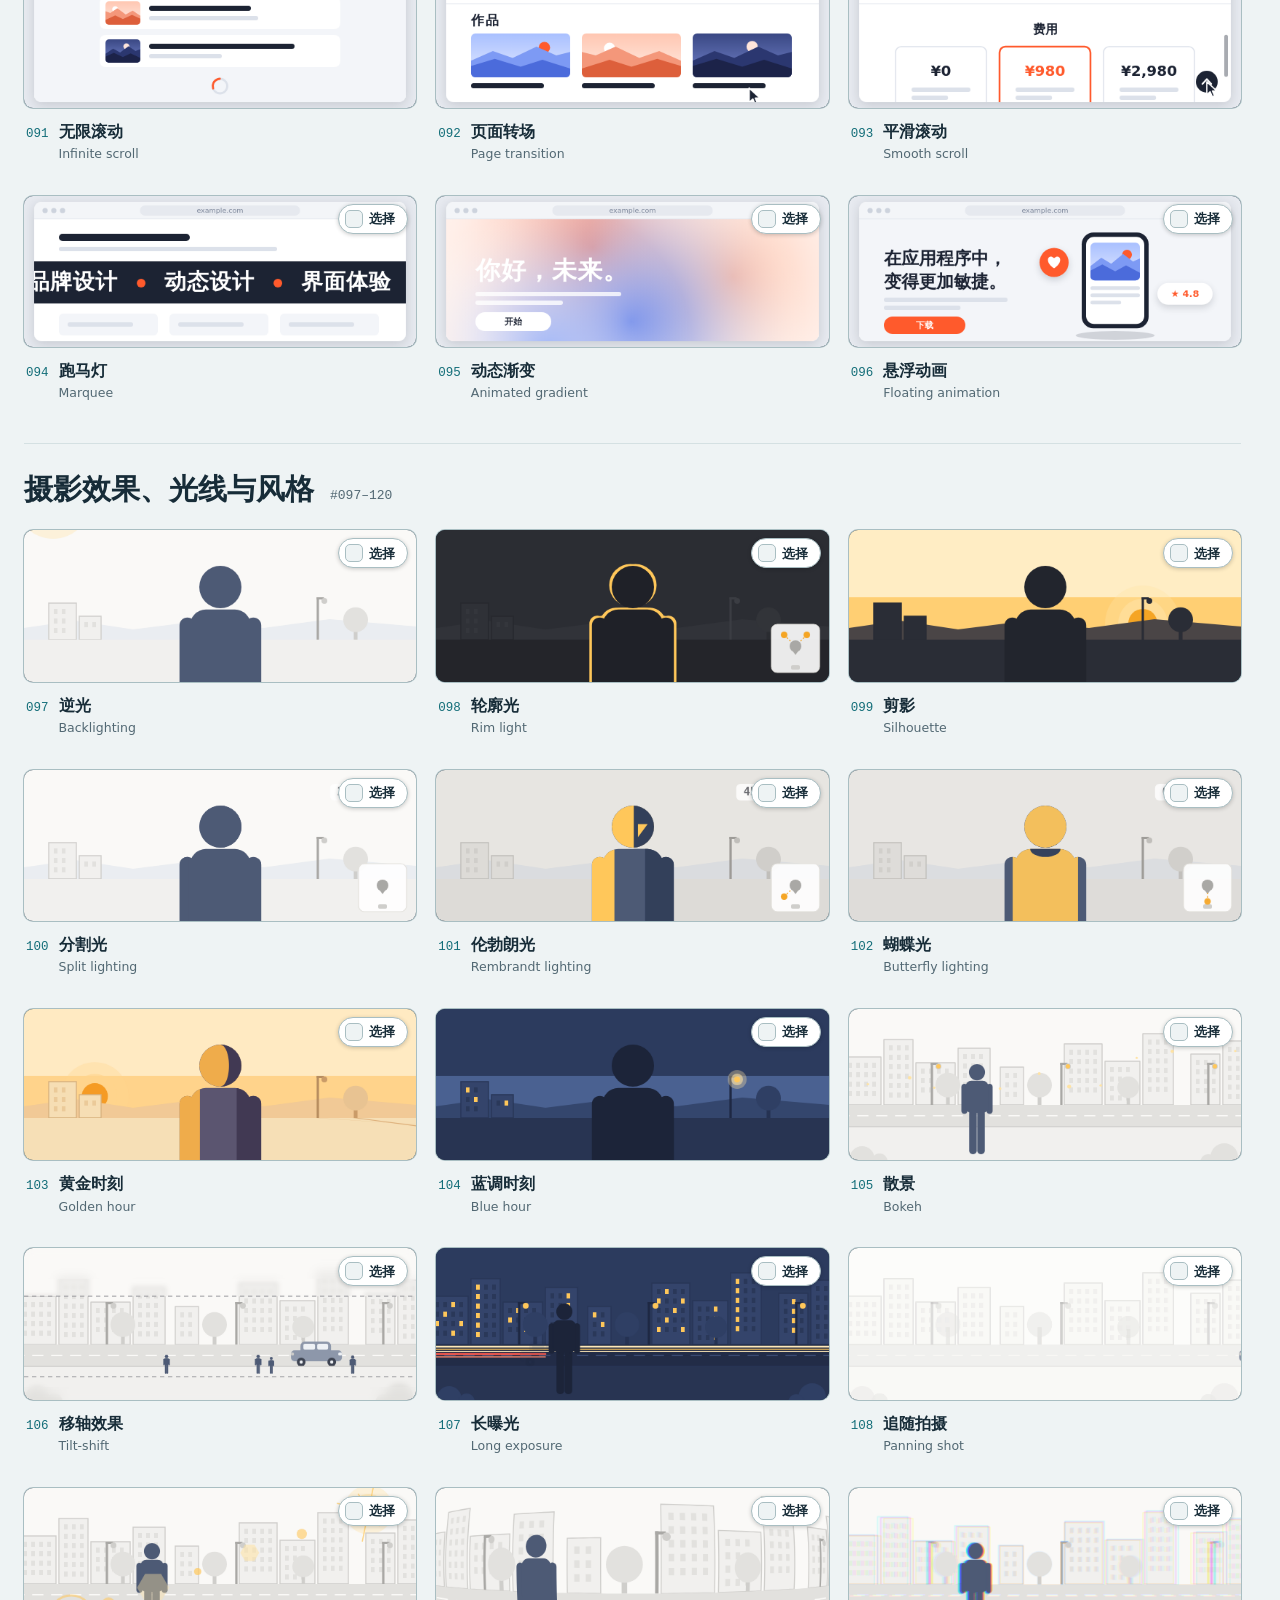
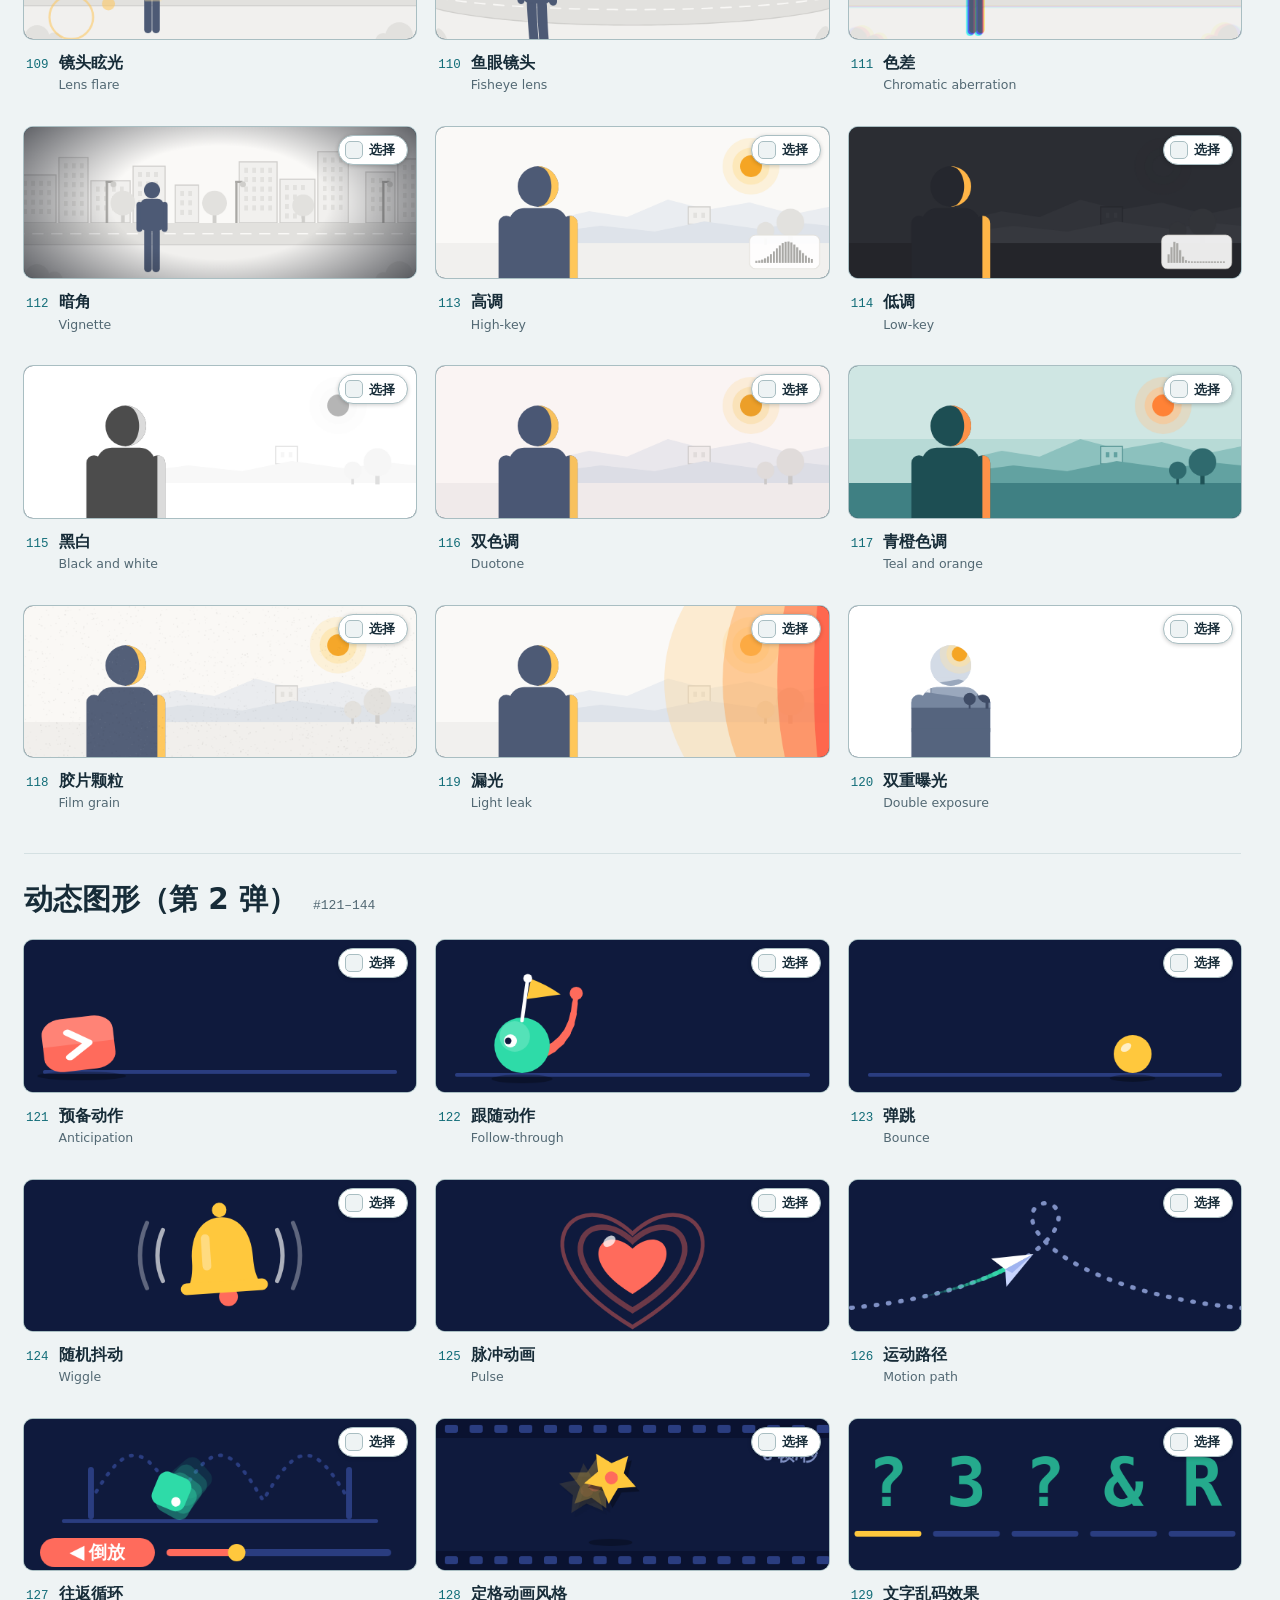
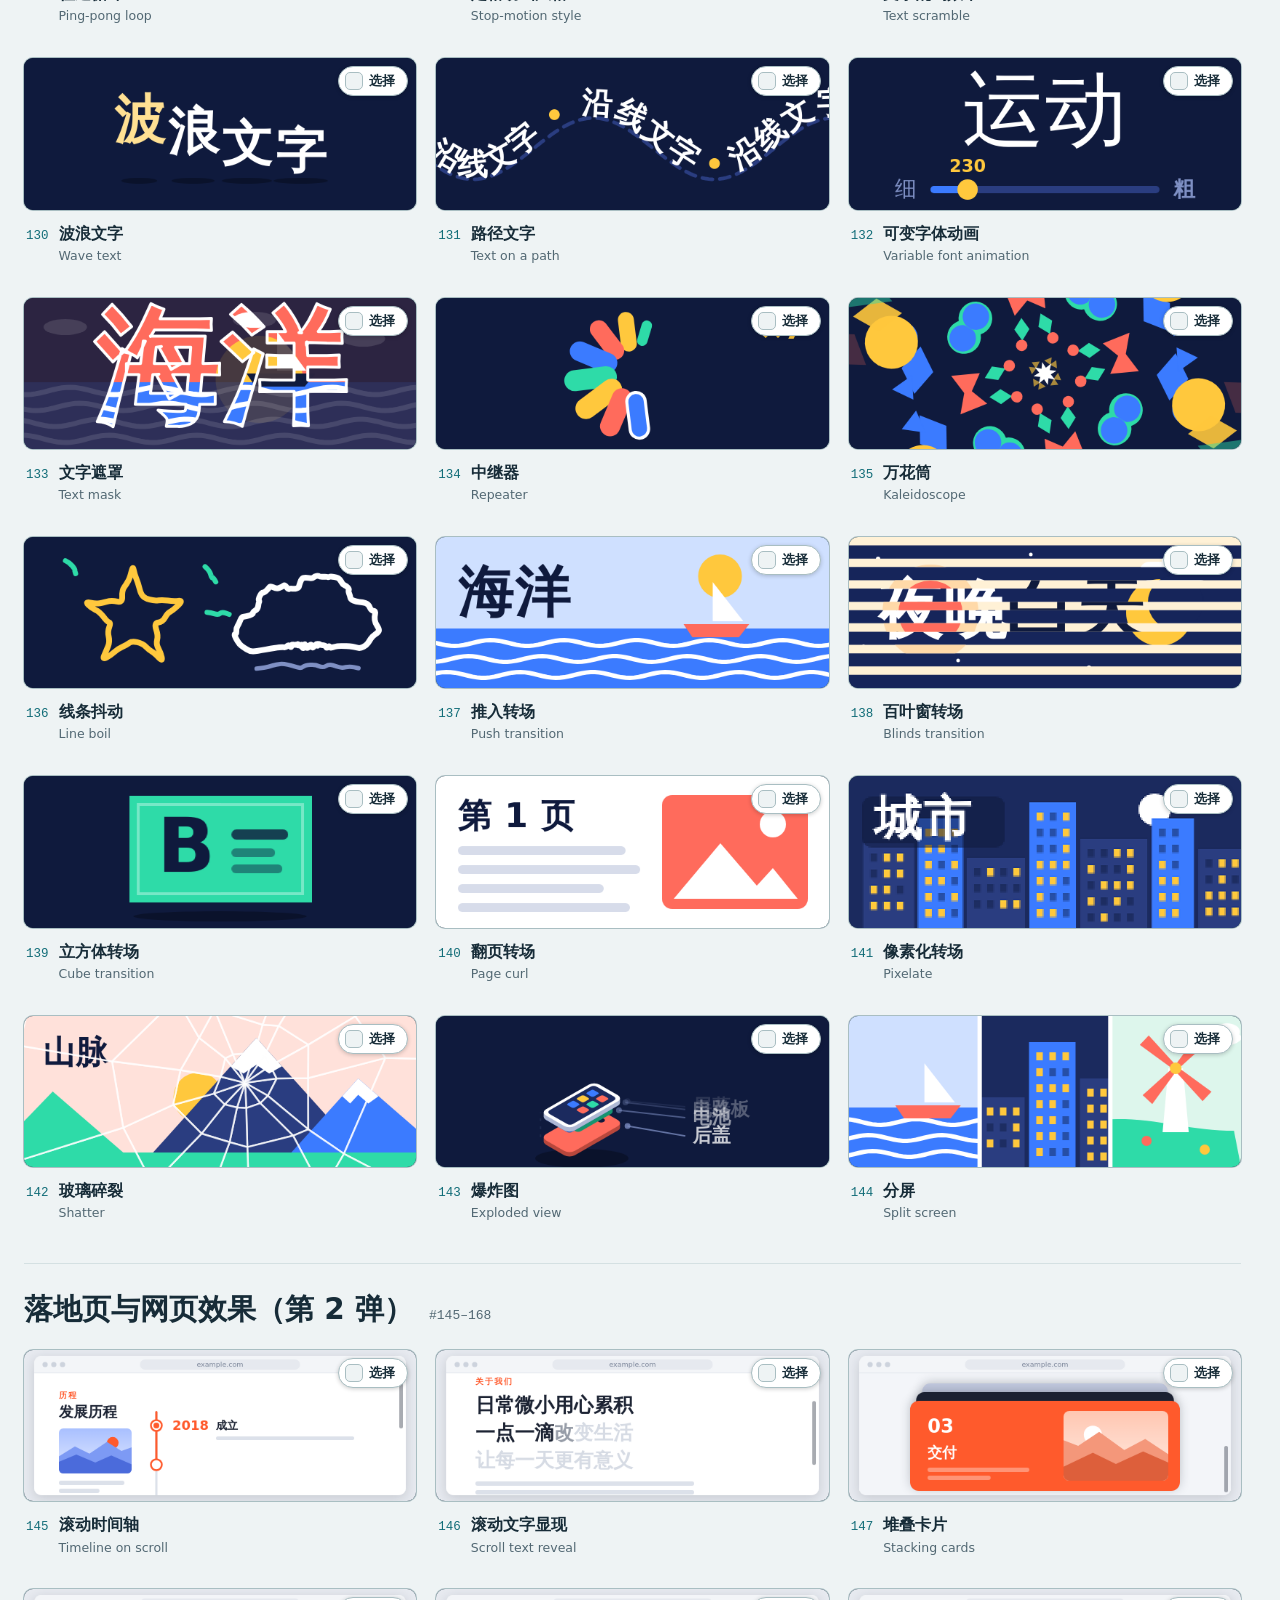
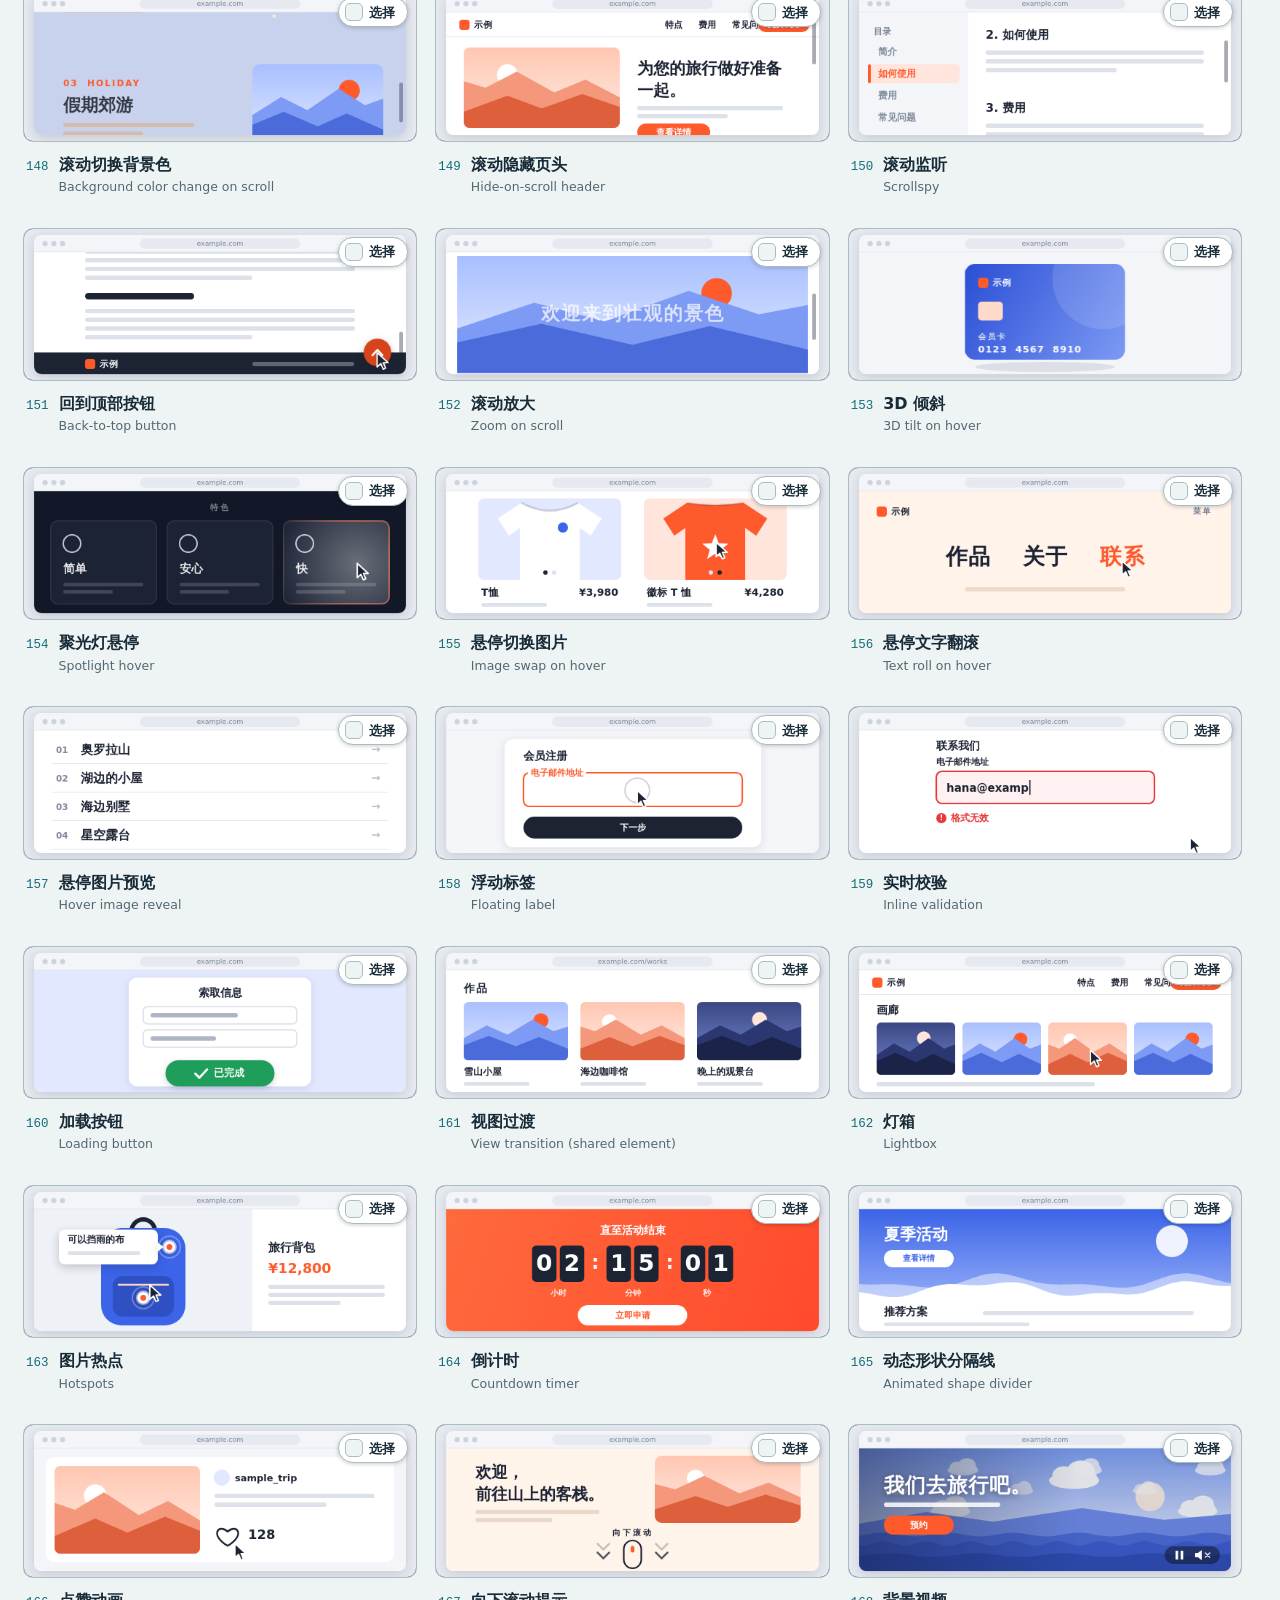
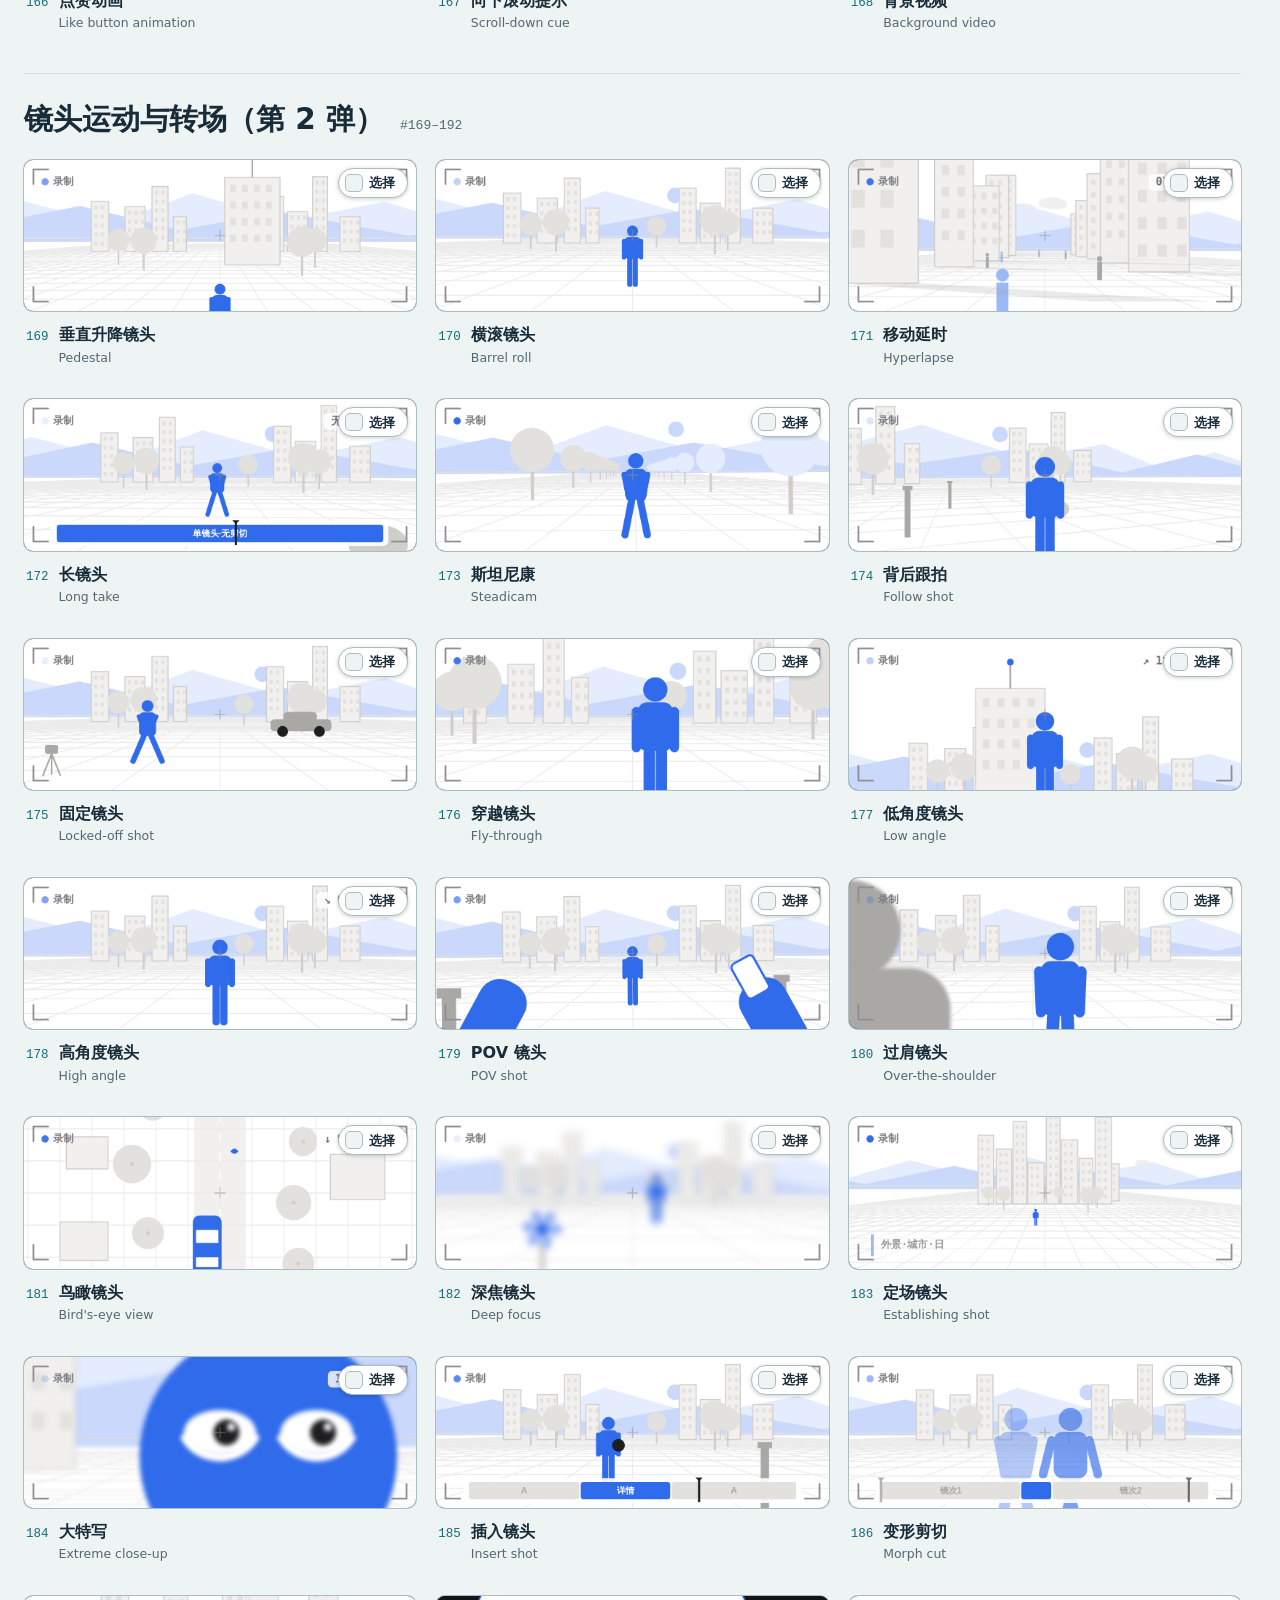
==== commit b7ea1491: "Compare five shot sizes on one envelope handoff" ====
--- a/index.html
+++ b/index.html
@@ -23,7 +23,7 @@
   d.lang = l;
 })();
 </script>
-<link rel="stylesheet" href="assets/site.css?v=20261104-ui1">
+<link rel="stylesheet" href="assets/site.css?v=20261126-f01">
 </head>
 <body>
 <a class="skip" href="#gallery" data-t="skip">見本の一覧へ移動</a>
@@ -163,7 +163,21 @@
     </div>
   </div>
   <div class="d-body">
-    <div class="d-stage"><canvas id="d-canvas" aria-hidden="true"></canvas></div>
+    <div class="d-stage"><canvas id="d-canvas" aria-hidden="true"></canvas>
+      <fieldset id="shot-comparison" hidden>
+        <legend>物品交接 · 切换景别</legend>
+        <div class="shot-choices" role="group" aria-label="取景范围">
+          <button type="button" class="chip" data-shot="0">远景</button>
+          <button type="button" class="chip" data-shot="1">全景</button>
+          <button type="button" class="chip" data-shot="2">中景</button>
+          <button type="button" class="chip" data-shot="3">近景</button>
+          <button type="button" class="chip" data-shot="4">特写</button>
+        </div>
+        <p id="shot-reading" aria-live="polite"></p>
+        <button type="button" id="hold-handoff" class="btn btn-s">定格在双方碰到信封时</button>
+        <a href="scenes.html#handoff">查看完整场景</a>
+      </fieldset>
+    </div>
     <div class="d-head">
       <h2 id="d-name" tabindex="-1"></h2>
       <p class="d-sub" id="d-sub"></p>
@@ -207,13 +221,13 @@
 
 <script src="assets/runtime.js"></script><script src="assets/principles-pack.js"></script><script src="assets/course-subject-motion.js?v=6"></script><script src="assets/subject-eyes.js?v=8"></script>
 <script src="assets/catalog.js"></script>
-<script src="assets/principles-catalog.js"></script><script src="assets/cinema-learning.js?v=20261101-sound1"></script><script src="assets/cinema-catalog.js?v=20261101-eyes6"></script>
+<script src="assets/principles-catalog.js"></script><script src="assets/cinema-learning.js?v=20261126-f01"></script><script src="assets/cinema-catalog.js?v=20261126-f01"></script>
 <script src="assets/zh-details.js?v=20261030-motioncheck2"></script>
 <script src="assets/zh-tags.js?v=20261030b"></script>
 <script src="data/visual-editor.js"></script>
 <script src="assets/animation-parameters.js"></script><script src="assets/principles-parameters.js"></script><script src="assets/cinema-parameters.js"></script><script src="assets/custom-sandbox.js"></script><script src="assets/visual-common.js?v=20261101-eyes6"></script>
 <script src="assets/branding.js"></script>
 <script>MPBrand.apply(MPBrand.site, "home");</script>
-<script src="assets/general-learning.js?v=20261101-audit3"></script><script src="assets/film-audio.js?v=20261101-sound1"></script><script src="assets/site.js?v=20261101-eyes6"></script>
+<script src="assets/general-learning.js?v=20261101-audit3"></script><script src="assets/film-audio.js?v=20261101-sound1"></script><script src="assets/site.js?v=20261126-f01"></script>
 </body>
 </html>
--- a/assets/site.css
+++ b/assets/site.css
@@ -447,5 +447,11 @@
   .tiles { grid-template-columns: repeat(auto-fit, minmax(min(100%, 290px), 1fr)); }
 }
 
+#shot-comparison { min-width: 0; margin: 0; padding: 12px 16px 16px; border: 0; background: var(--surface); color: var(--ink); }
+#shot-comparison legend { float: left; width: 100%; margin-bottom: 8px; font-weight: 700; }
+.shot-choices { display: flex; flex-wrap: wrap; gap: 6px; clear: both; }
+#shot-reading { margin: 10px 0 12px; font-size: 14px; }
+#shot-comparison a { display: inline-block; margin: 5px 0 5px 8px; font-size: 13px; }
+
 /* Read-only public site: local editing requires the desktop service. */
 .tile-edit,#d-edit,.scene-edit,.handoff-timeline{display:none!important}
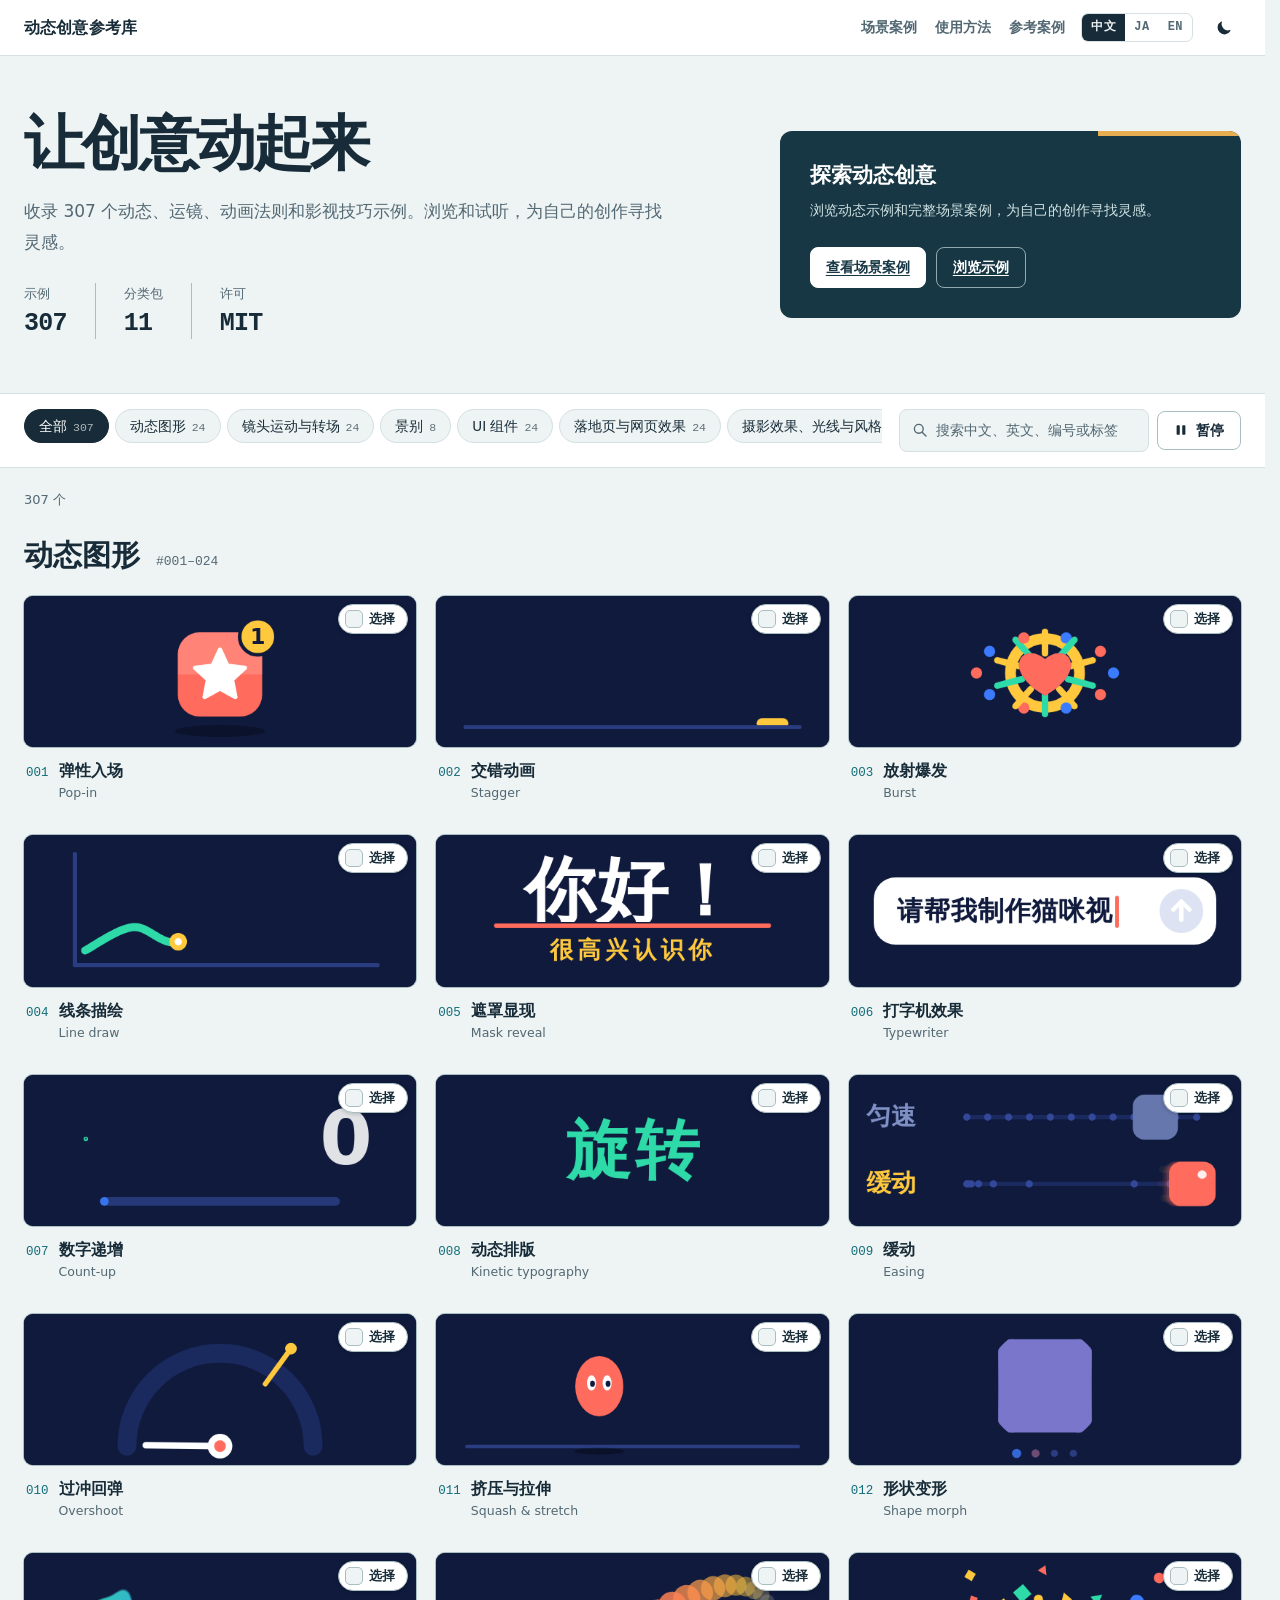
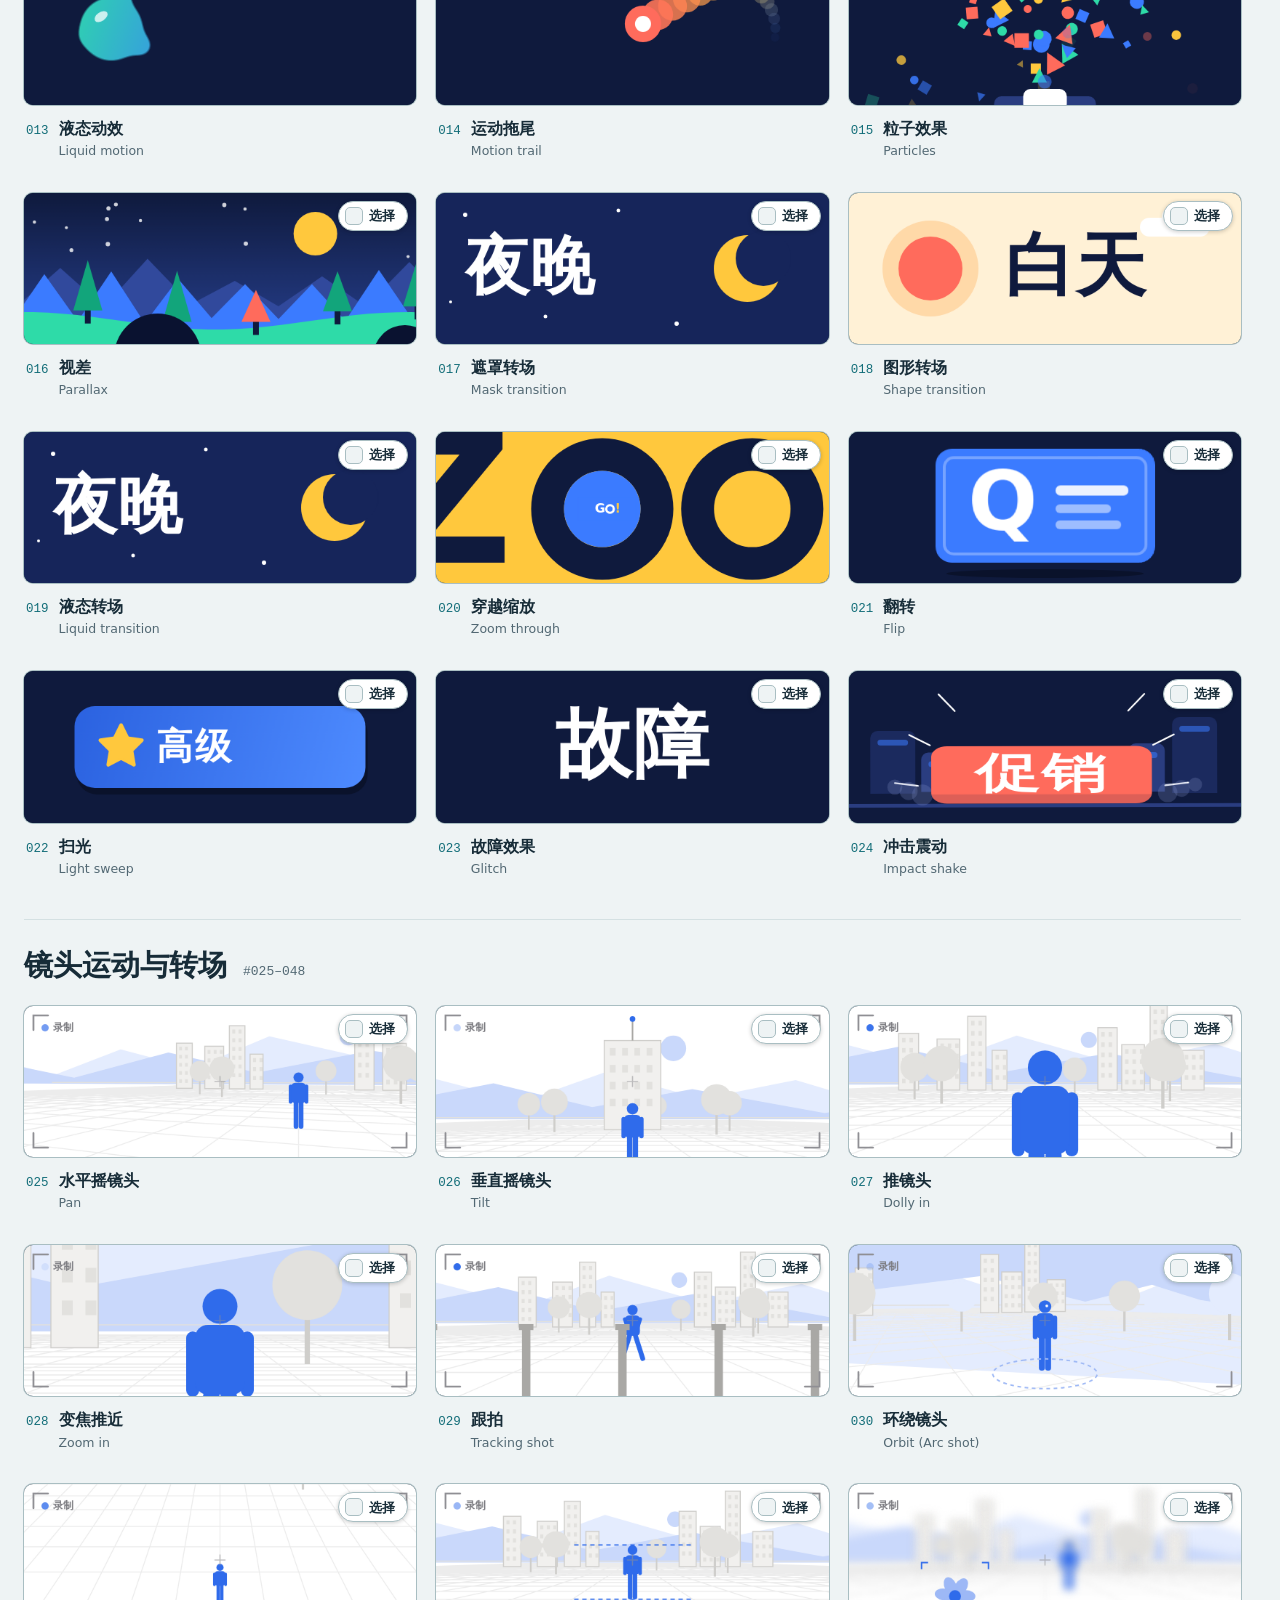
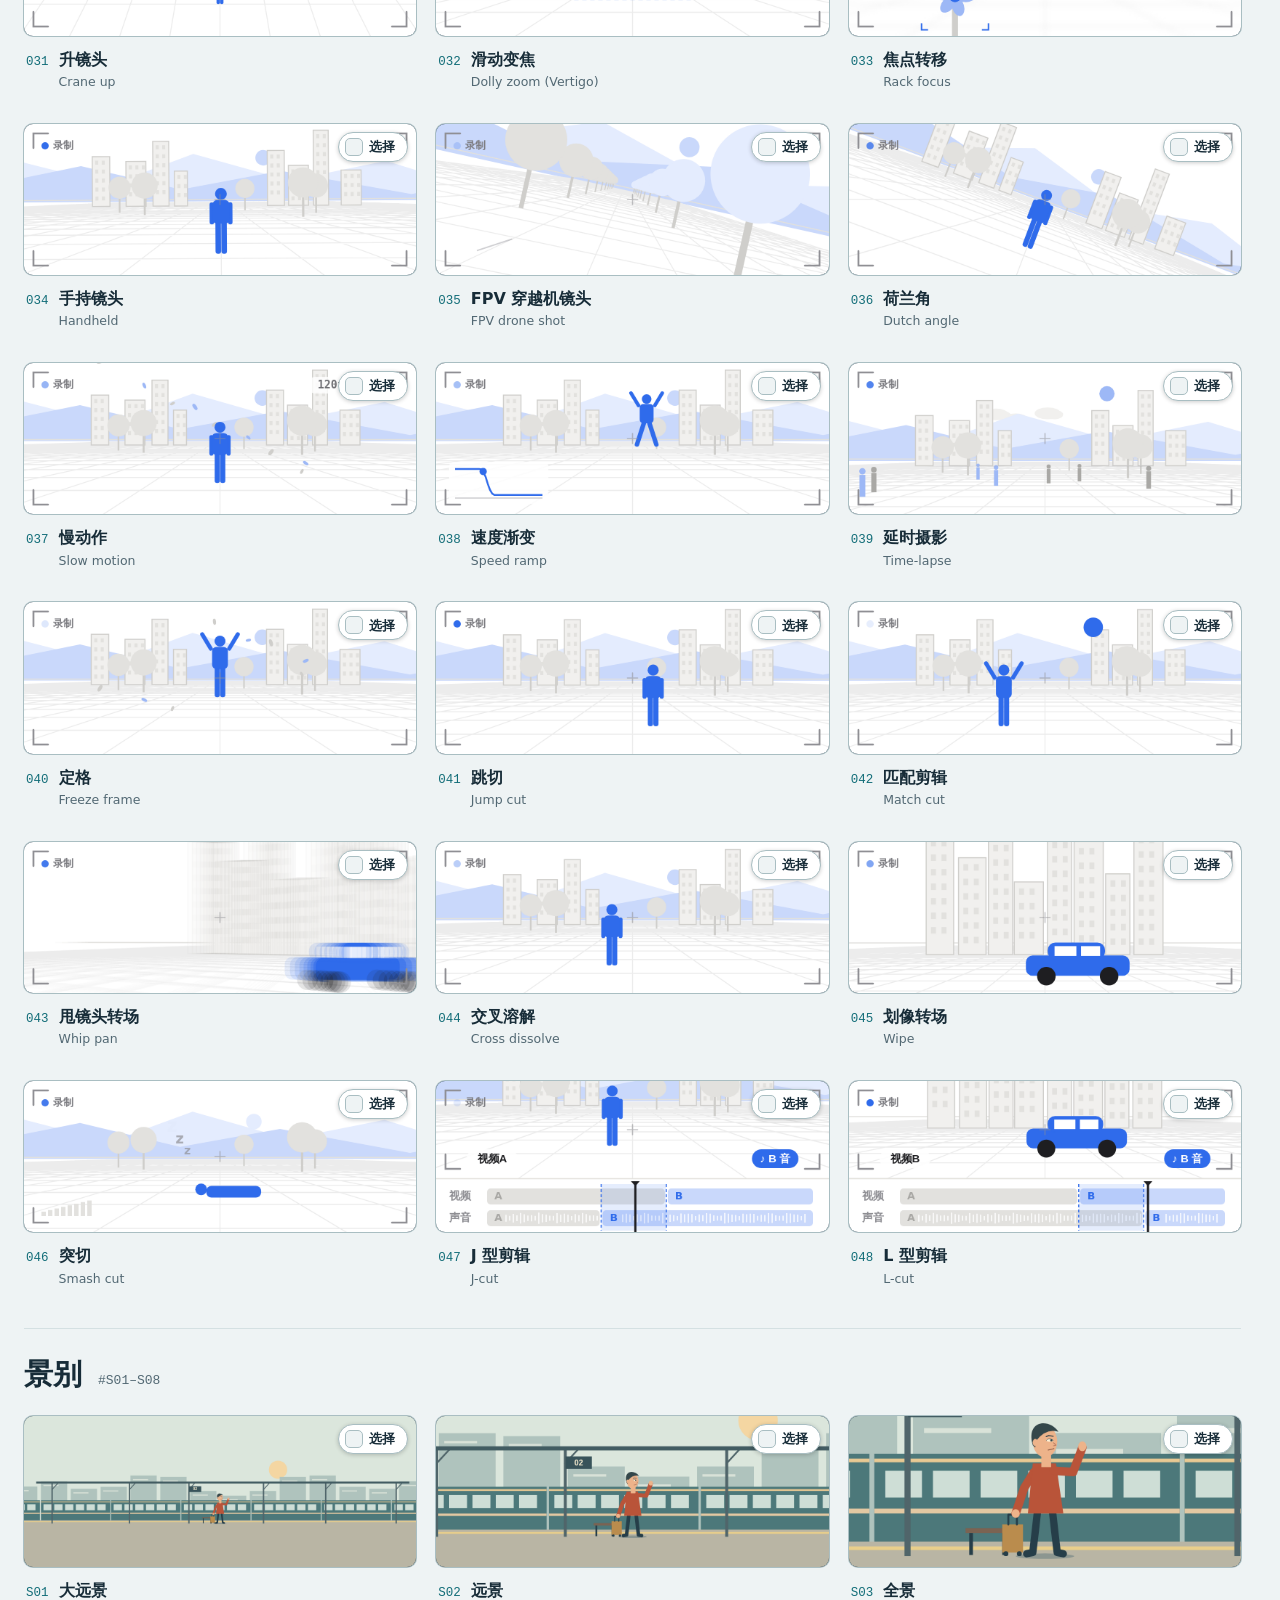
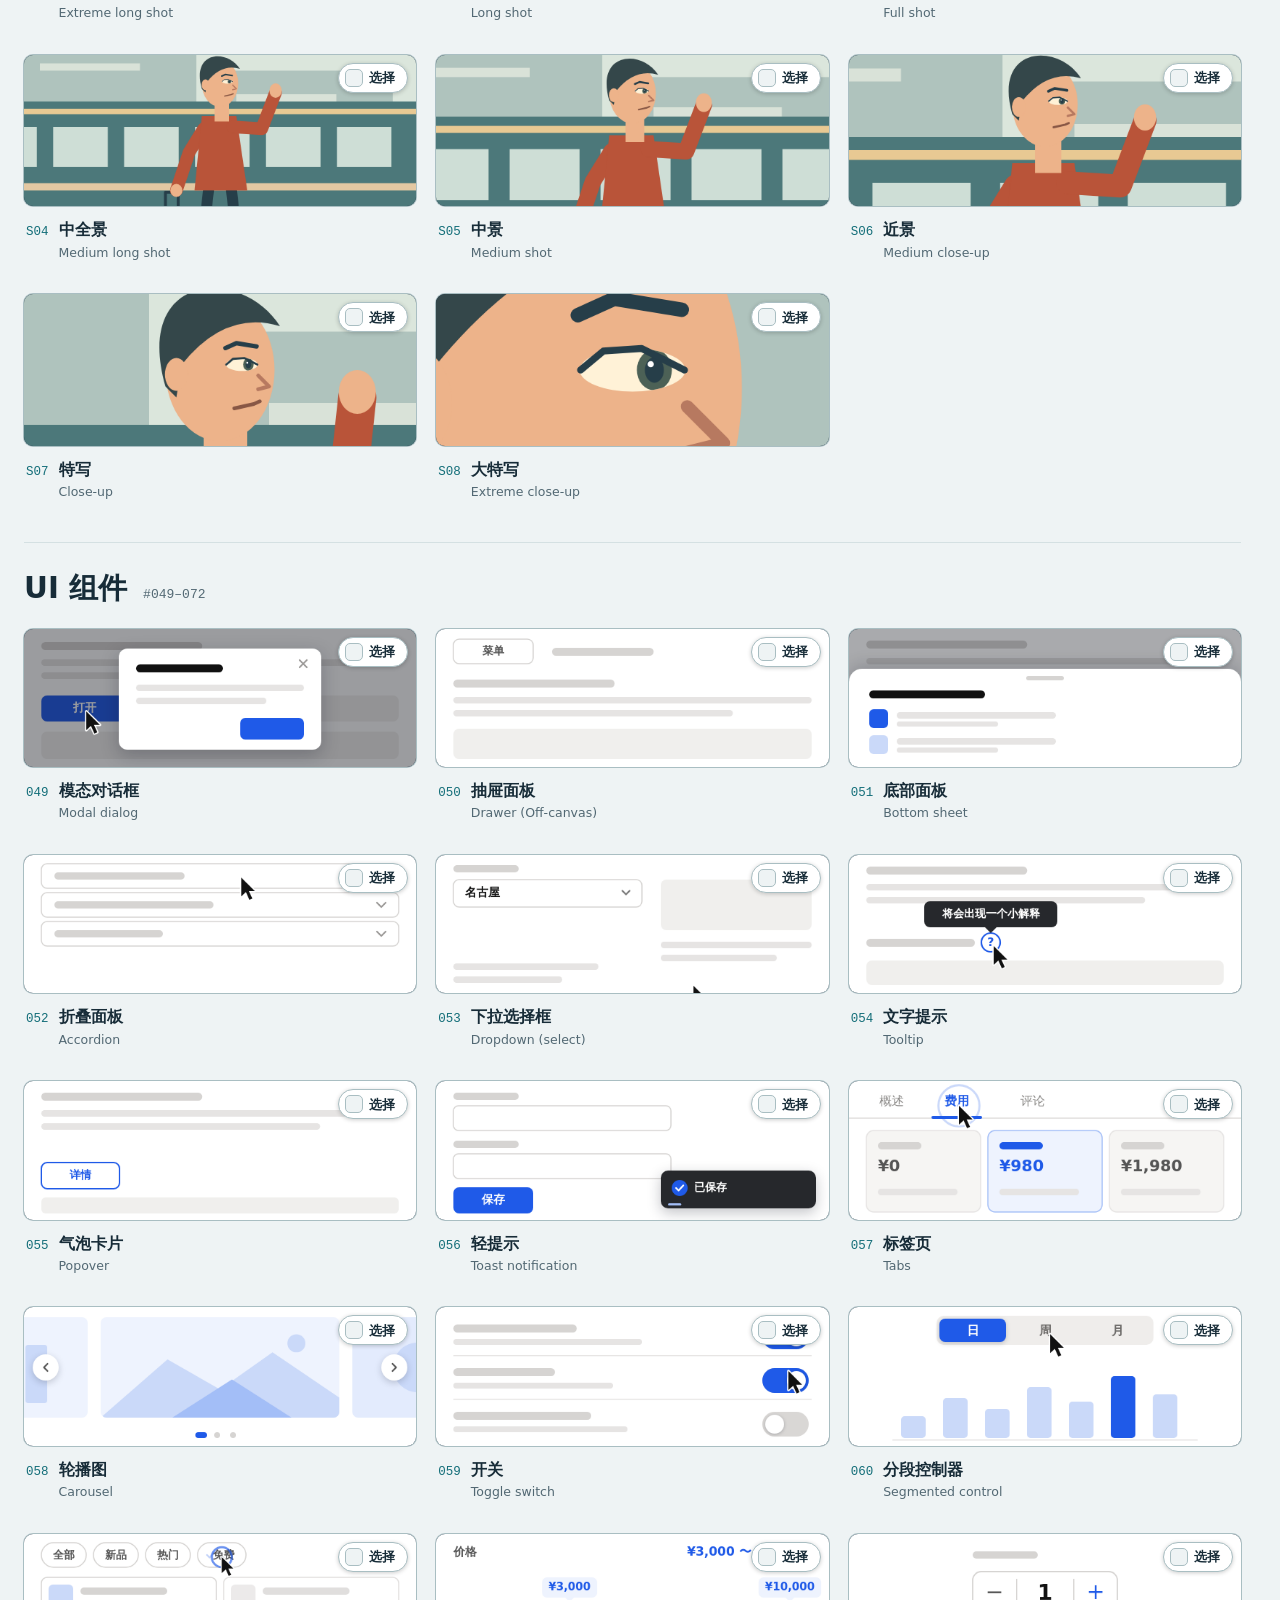
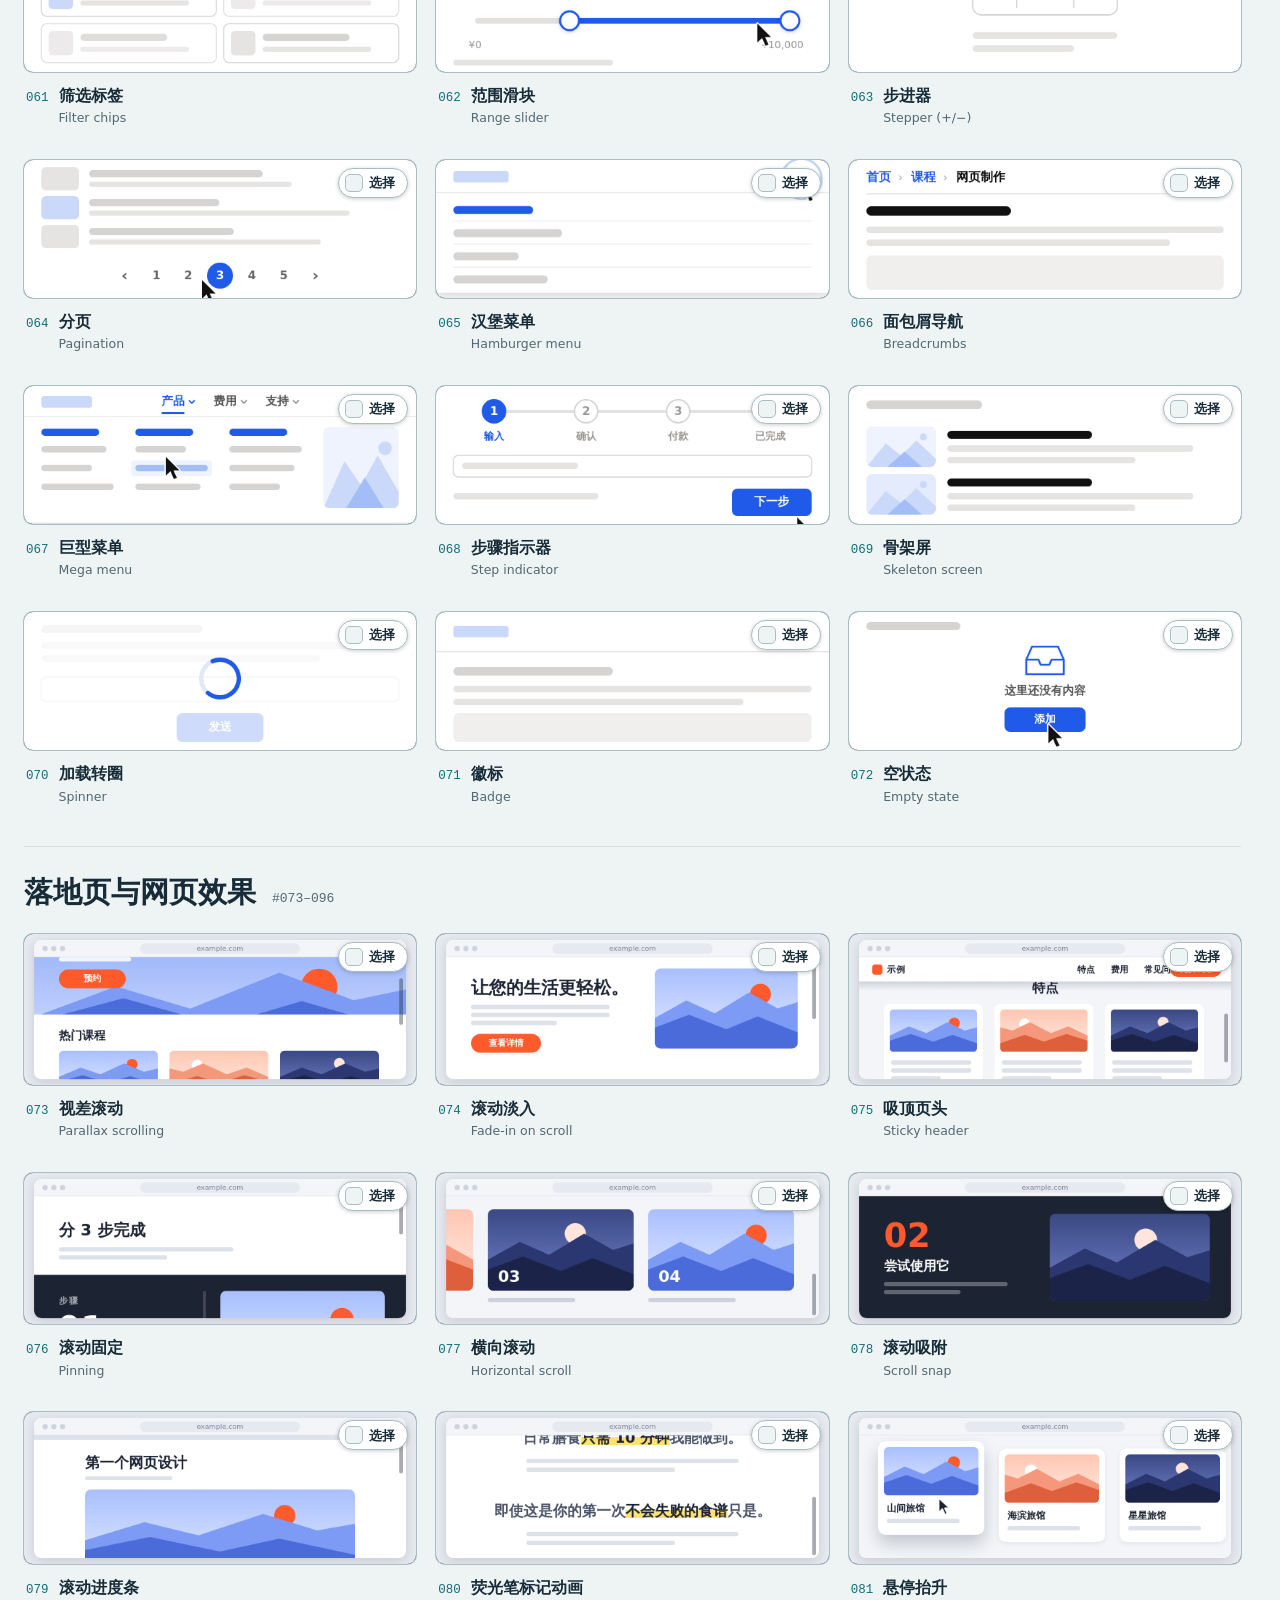
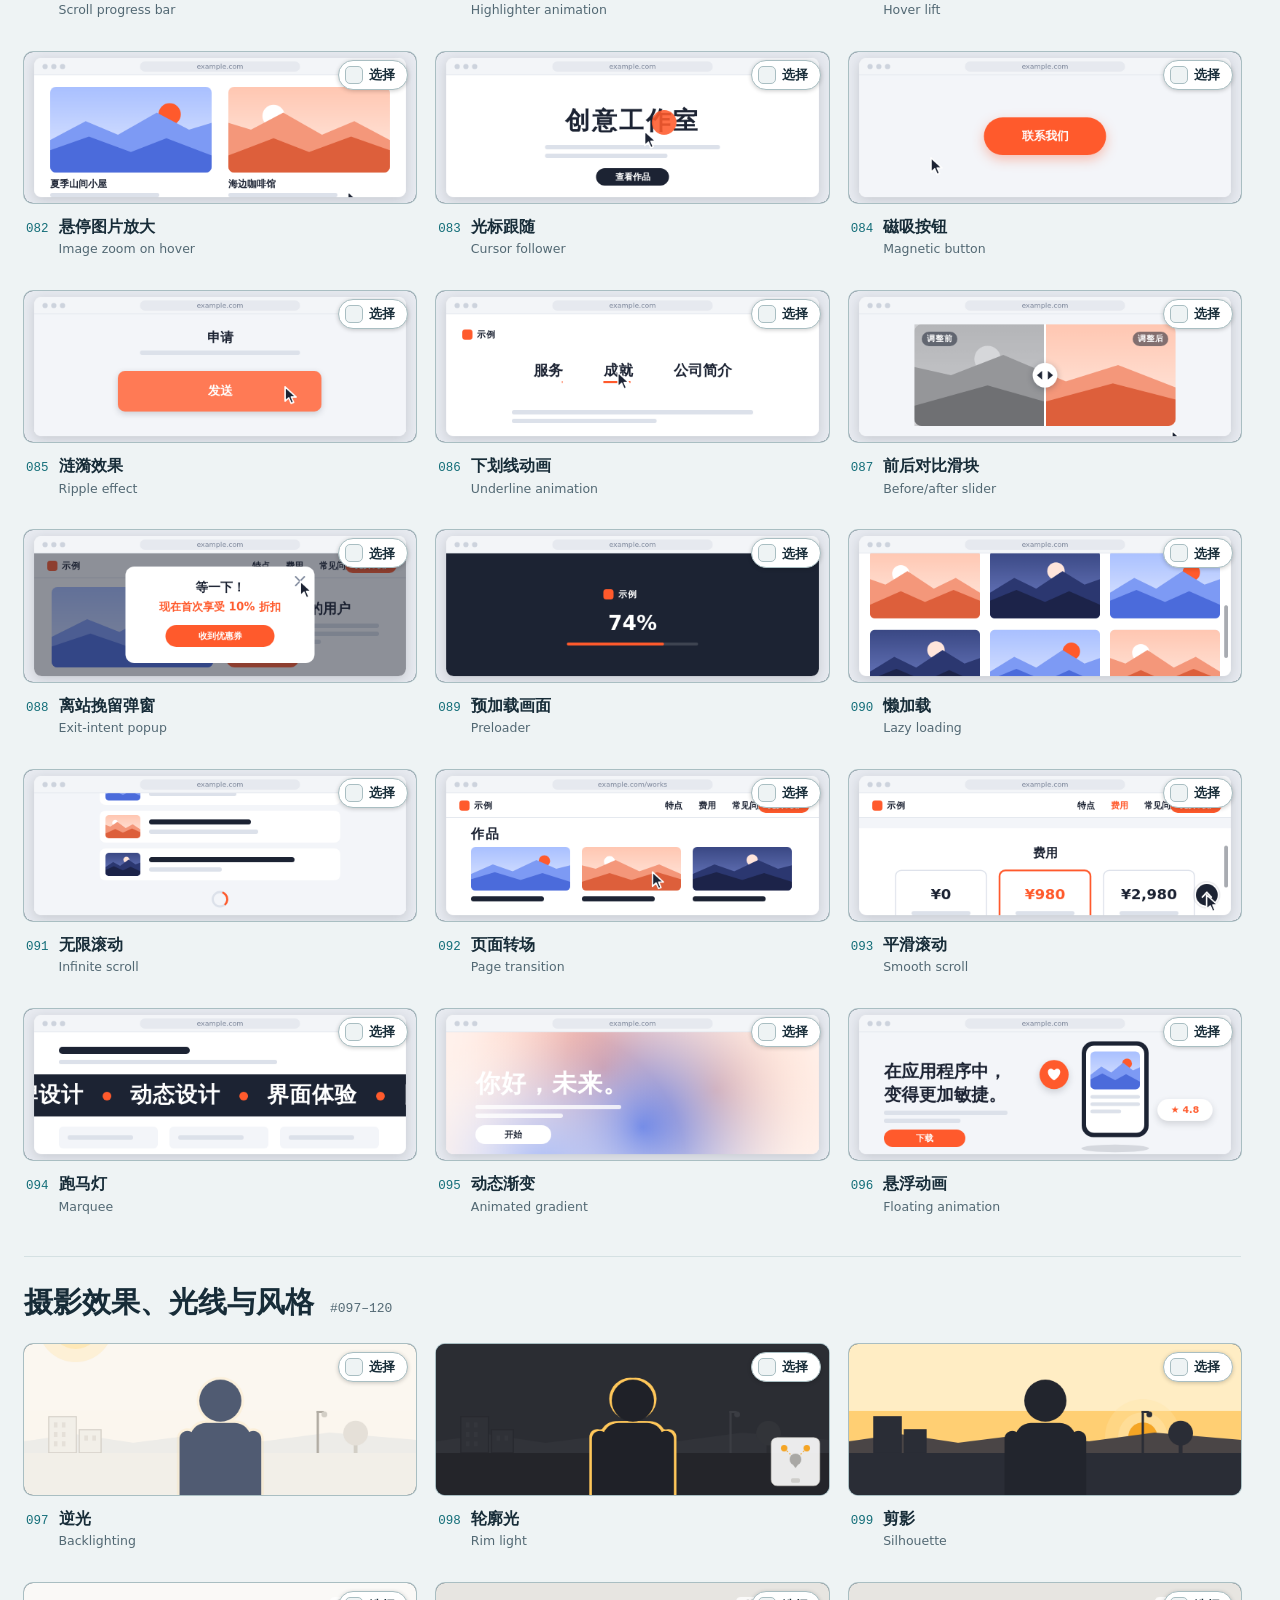
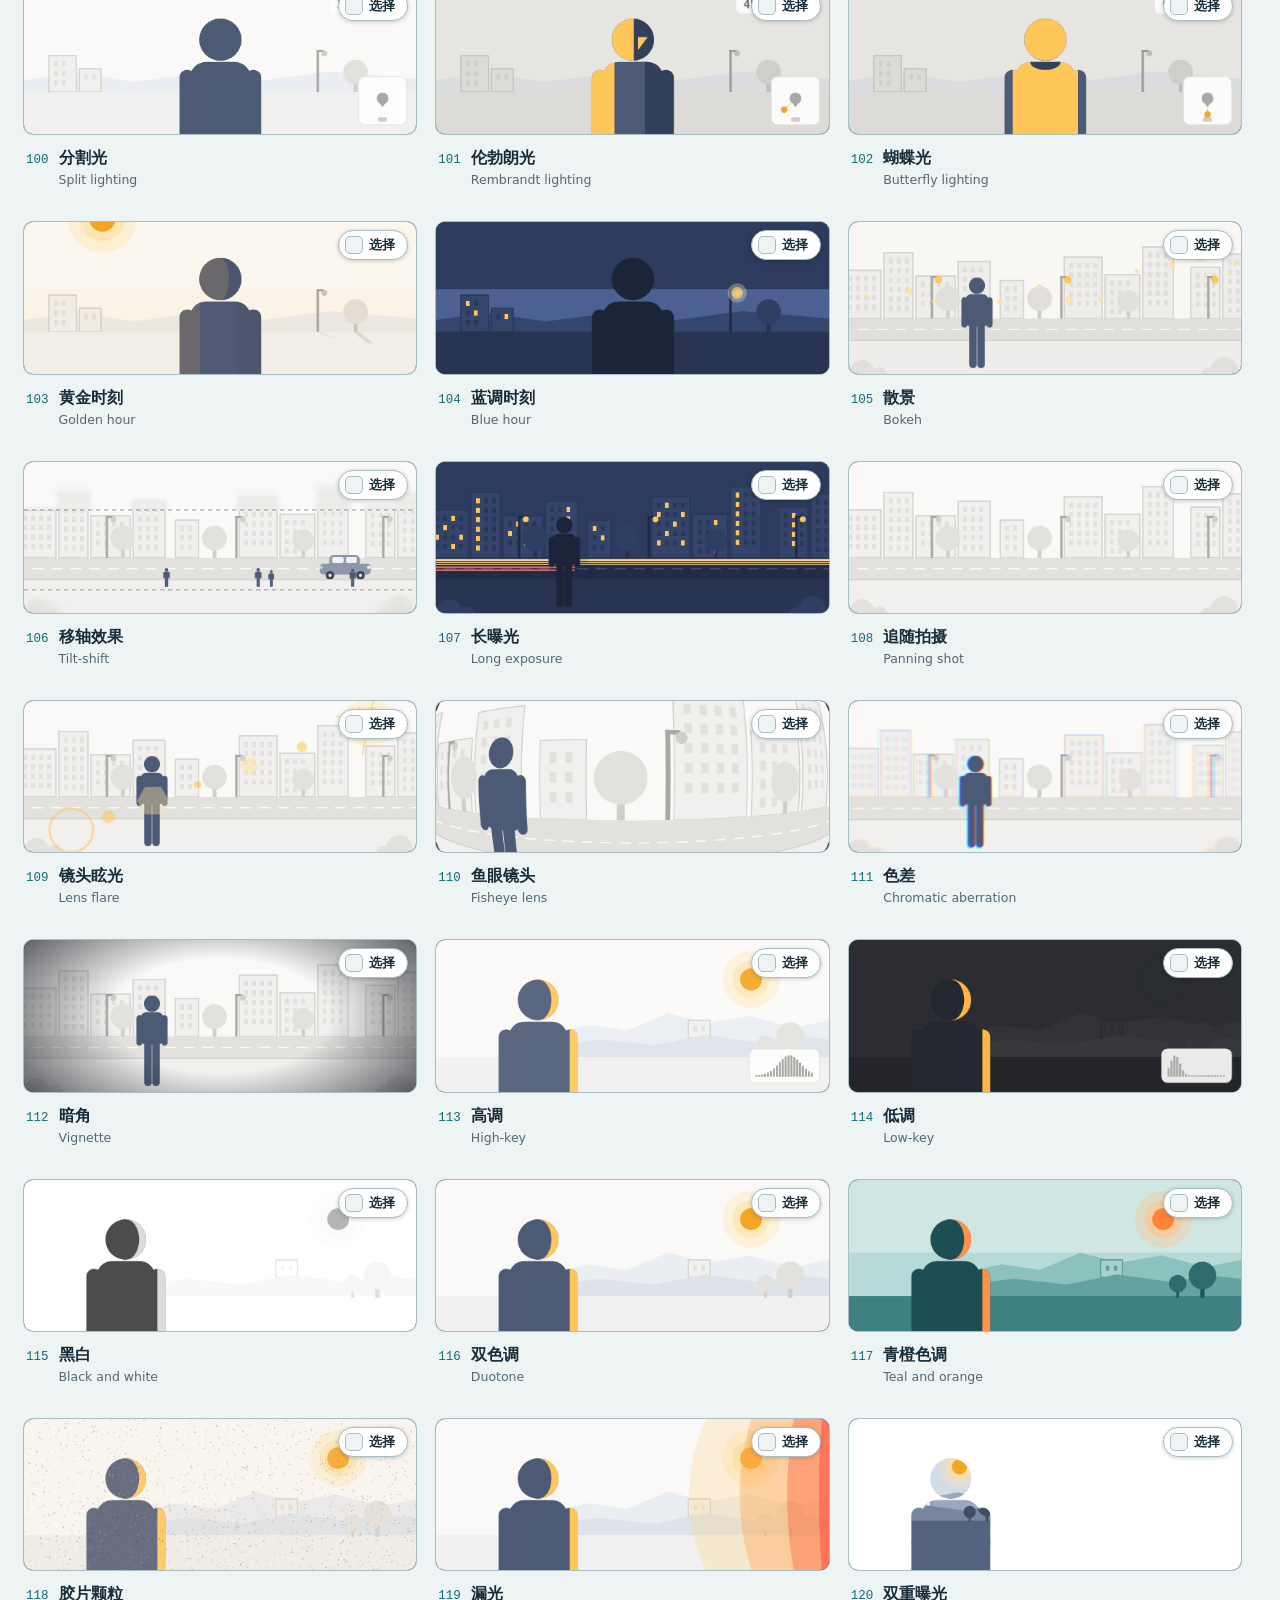
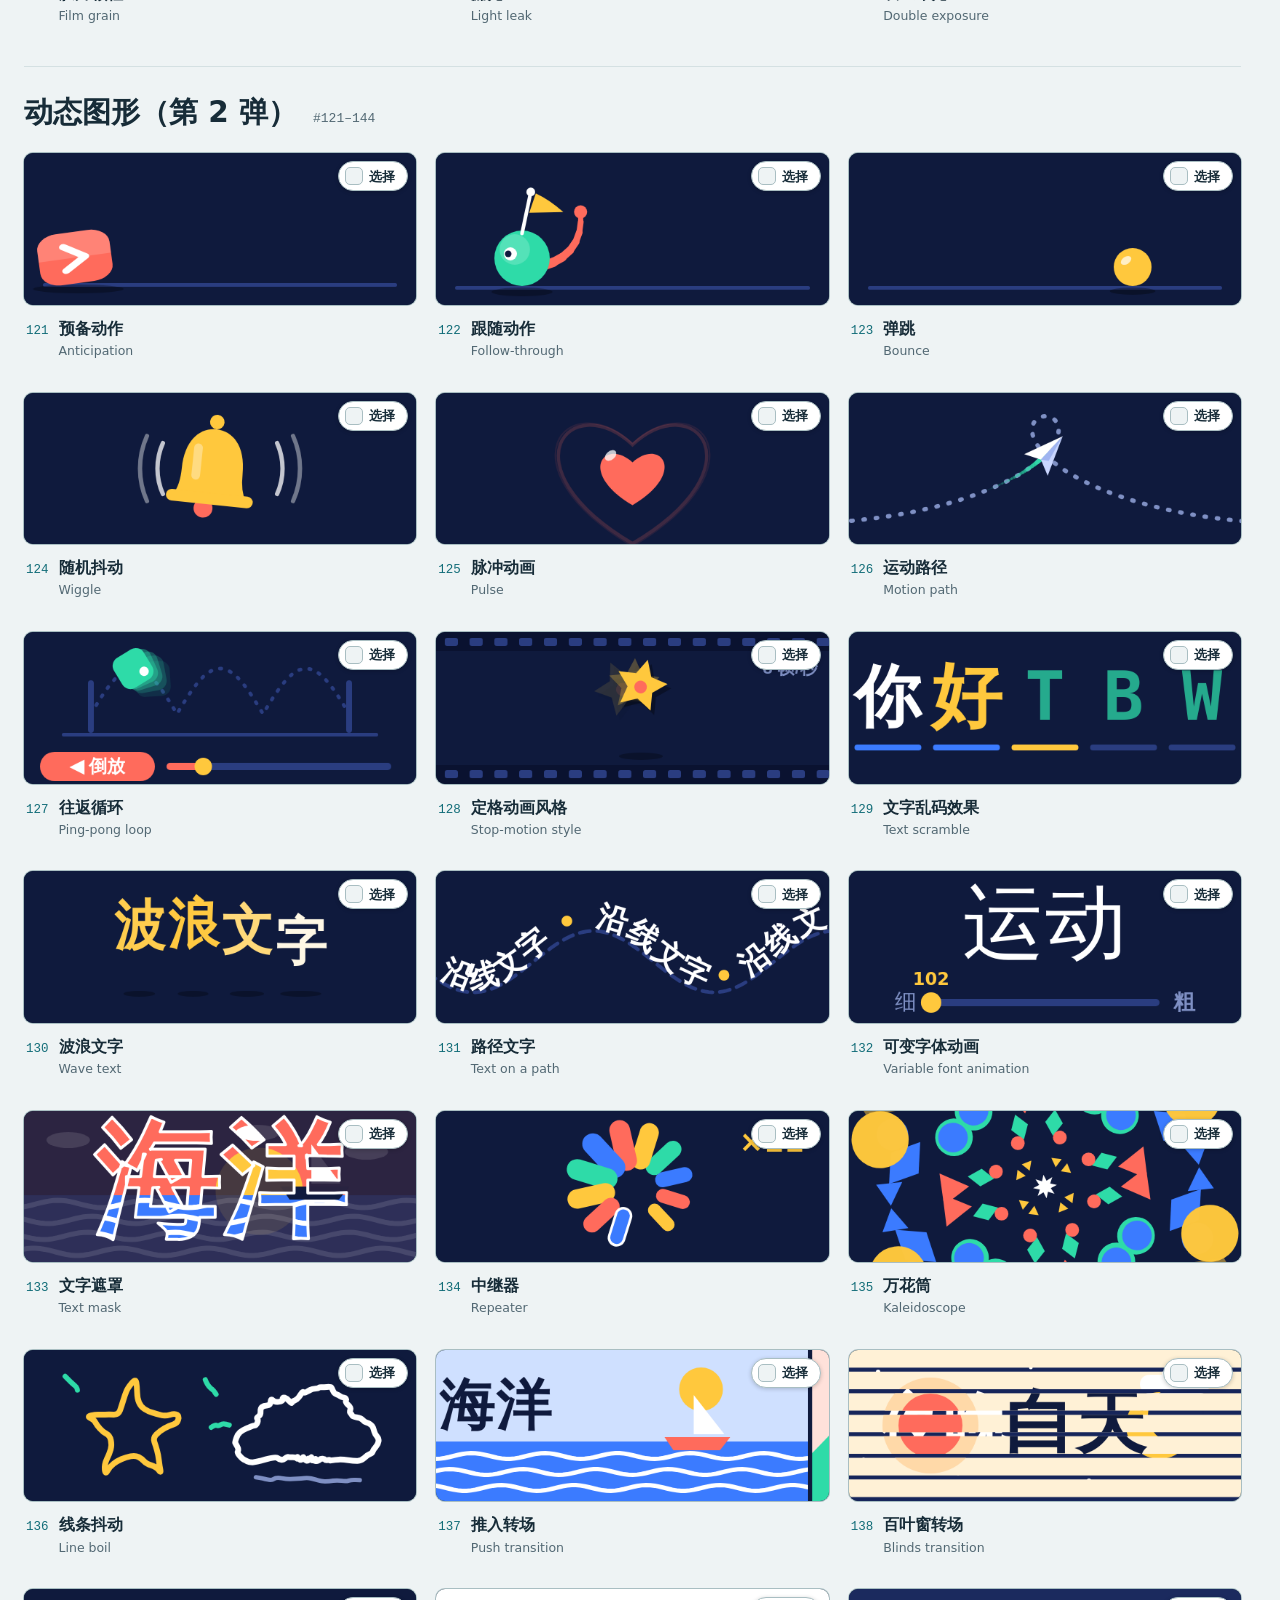
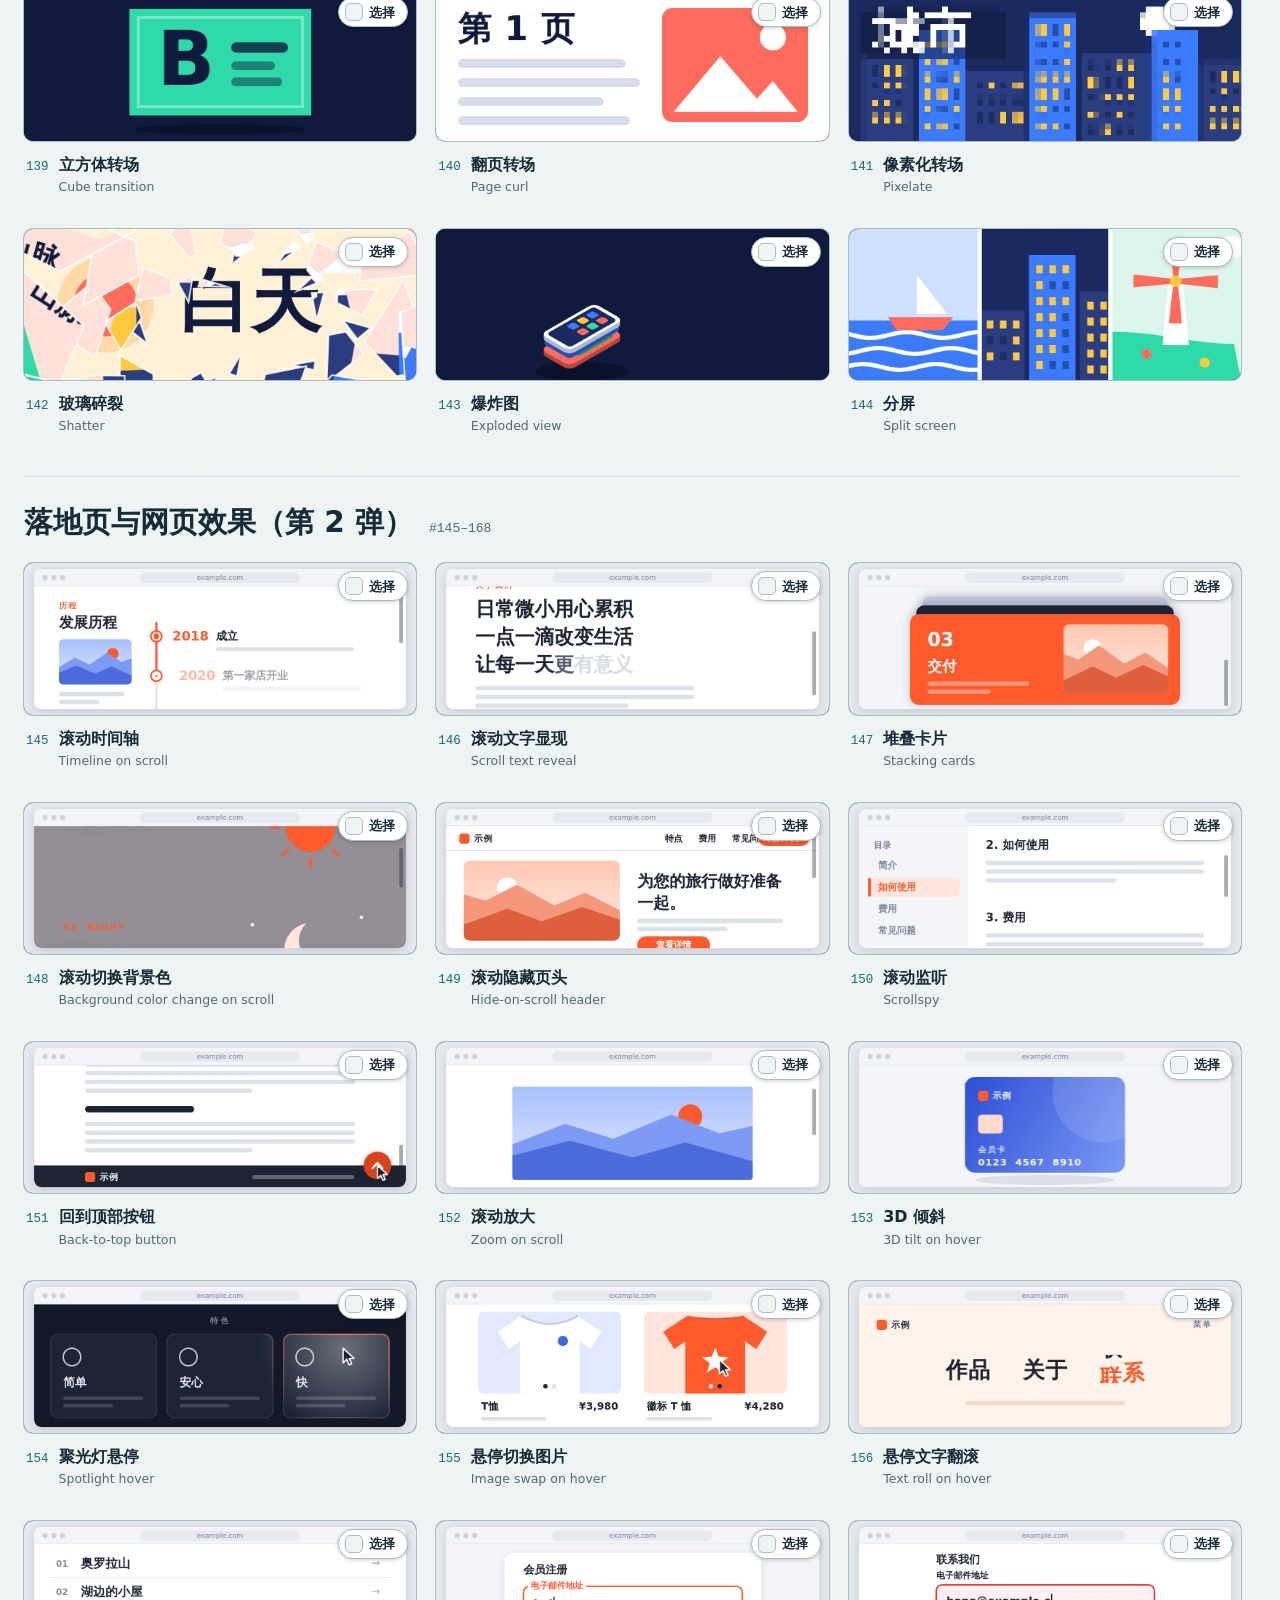
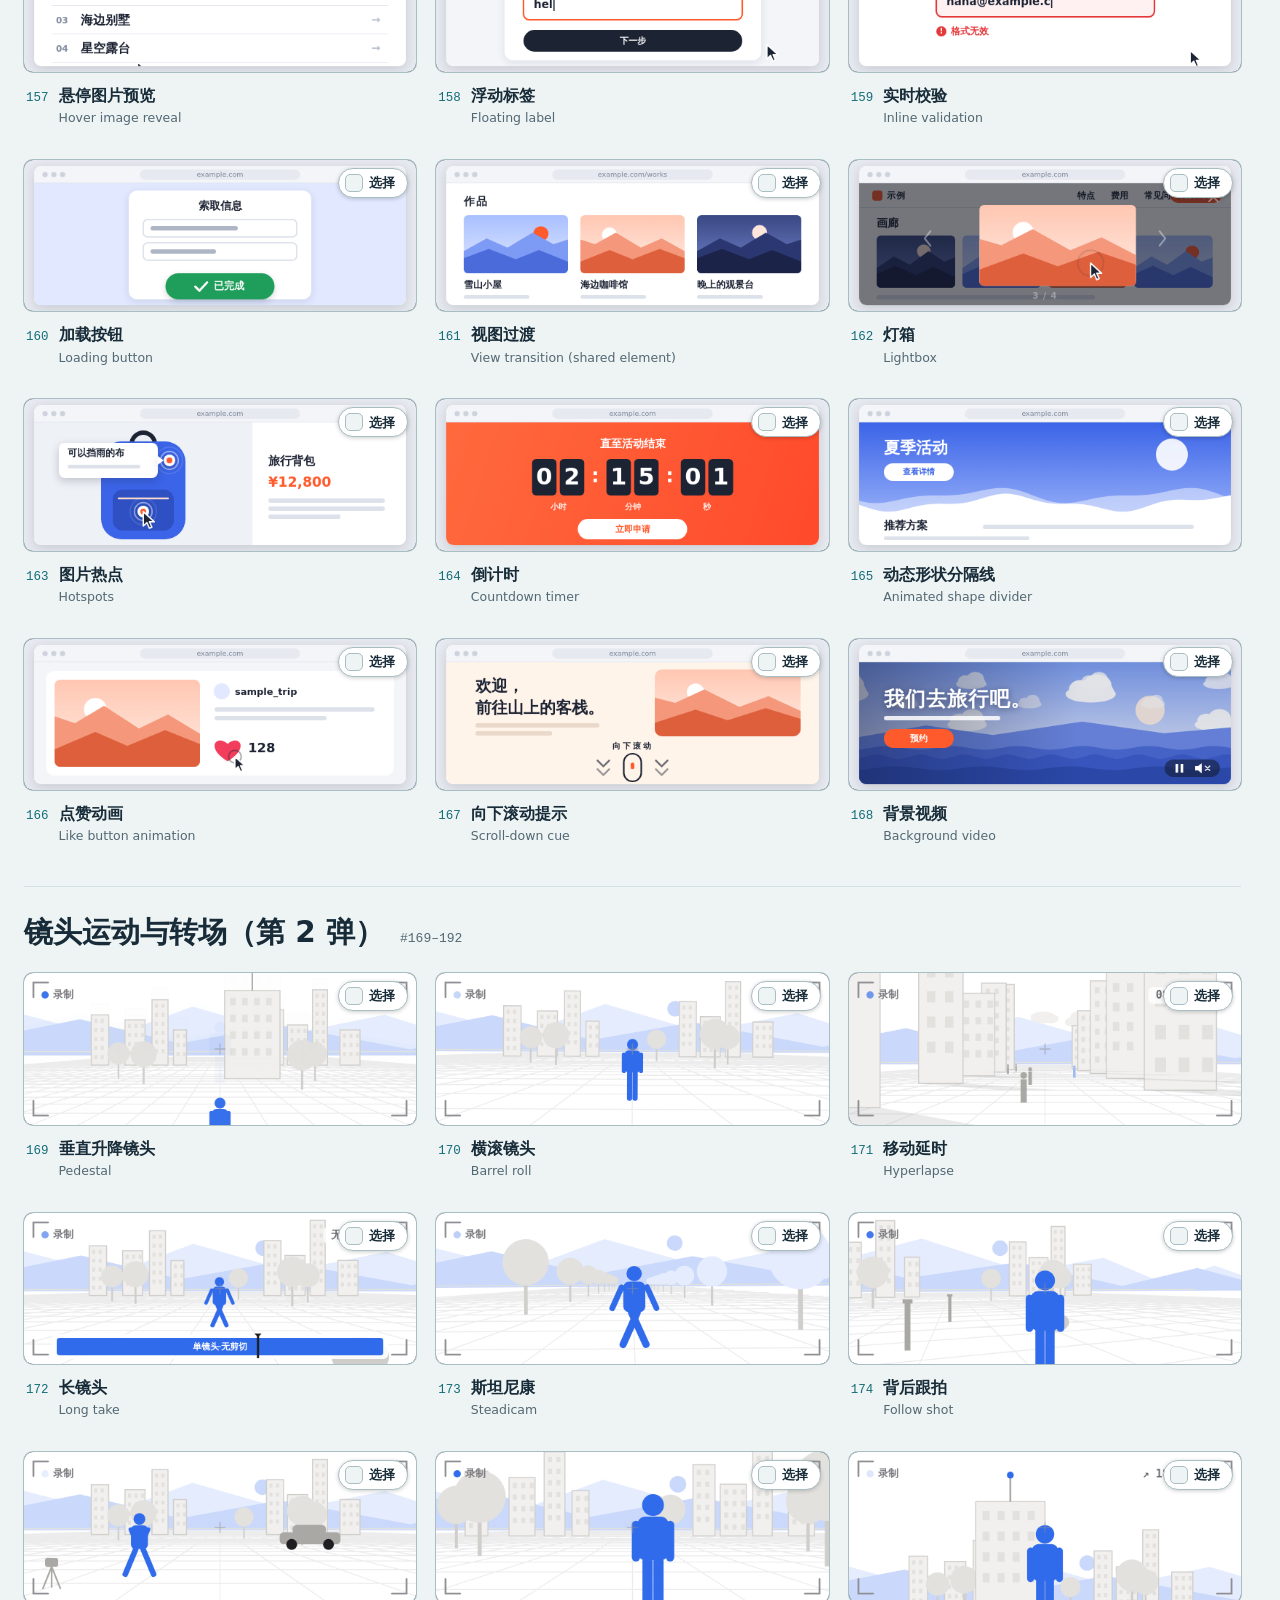
==== commit 24abf450: "Add a shot-size gallery with eight synchronized station farewell views" ====
--- a/index.html
+++ b/index.html
@@ -221,13 +221,13 @@
 
 <script src="assets/runtime.js"></script><script src="assets/principles-pack.js"></script><script src="assets/course-subject-motion.js?v=6"></script><script src="assets/subject-eyes.js?v=8"></script>
 <script src="assets/catalog.js"></script>
-<script src="assets/principles-catalog.js"></script><script src="assets/cinema-learning.js?v=20261126-f01"></script><script src="assets/cinema-catalog.js?v=20261126-f01"></script>
+<script src="assets/principles-catalog.js"></script><script src="assets/cinema-learning.js?v=20261126-f01"></script><script src="assets/cinema-catalog.js?v=20261126-shots"></script>
 <script src="assets/zh-details.js?v=20261030-motioncheck2"></script>
 <script src="assets/zh-tags.js?v=20261030b"></script>
 <script src="data/visual-editor.js"></script>
 <script src="assets/animation-parameters.js"></script><script src="assets/principles-parameters.js"></script><script src="assets/cinema-parameters.js"></script><script src="assets/custom-sandbox.js"></script><script src="assets/visual-common.js?v=20261101-eyes6"></script>
 <script src="assets/branding.js"></script>
 <script>MPBrand.apply(MPBrand.site, "home");</script>
-<script src="assets/general-learning.js?v=20261101-audit3"></script><script src="assets/film-audio.js?v=20261101-sound1"></script><script src="assets/site.js?v=20261126-f01"></script>
+<script src="assets/general-learning.js?v=20261101-audit3"></script><script src="assets/film-audio.js?v=20261101-sound1"></script><script src="assets/site.js?v=20261126-shots"></script>
 </body>
 </html>
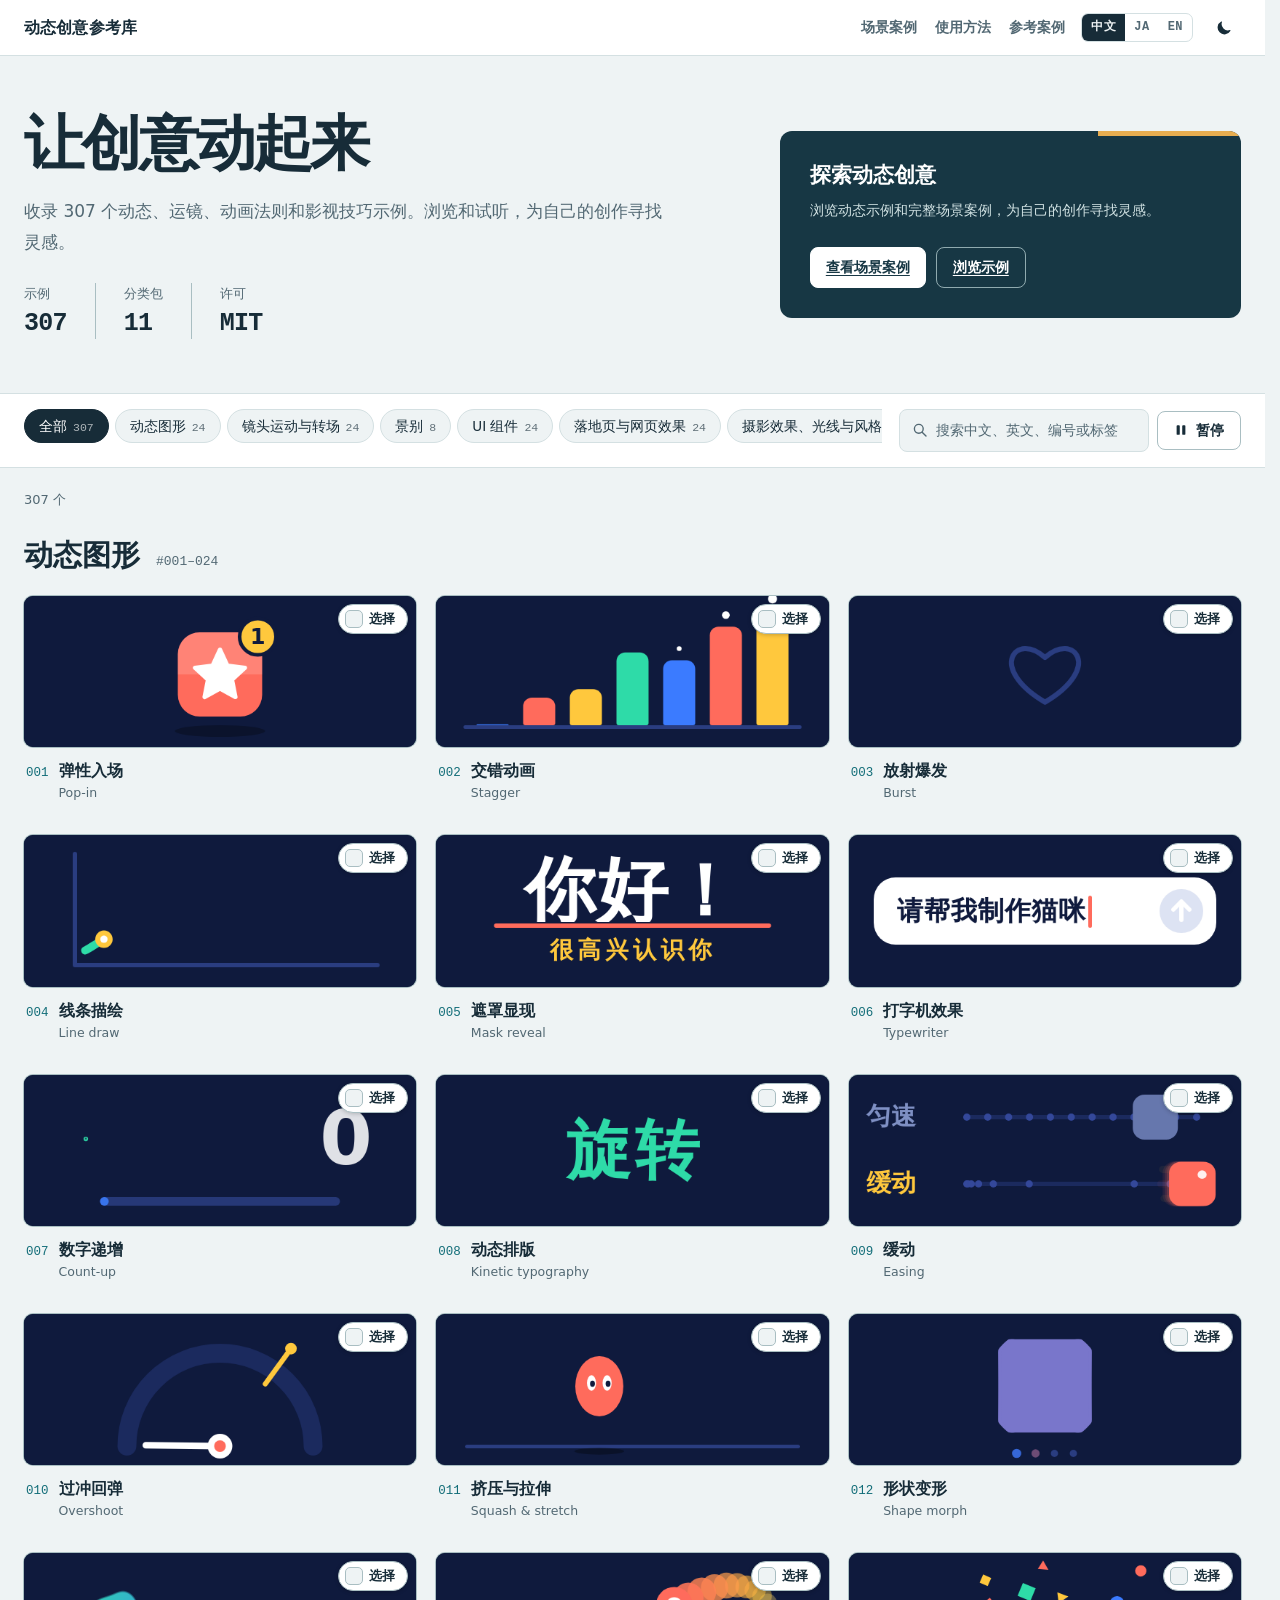
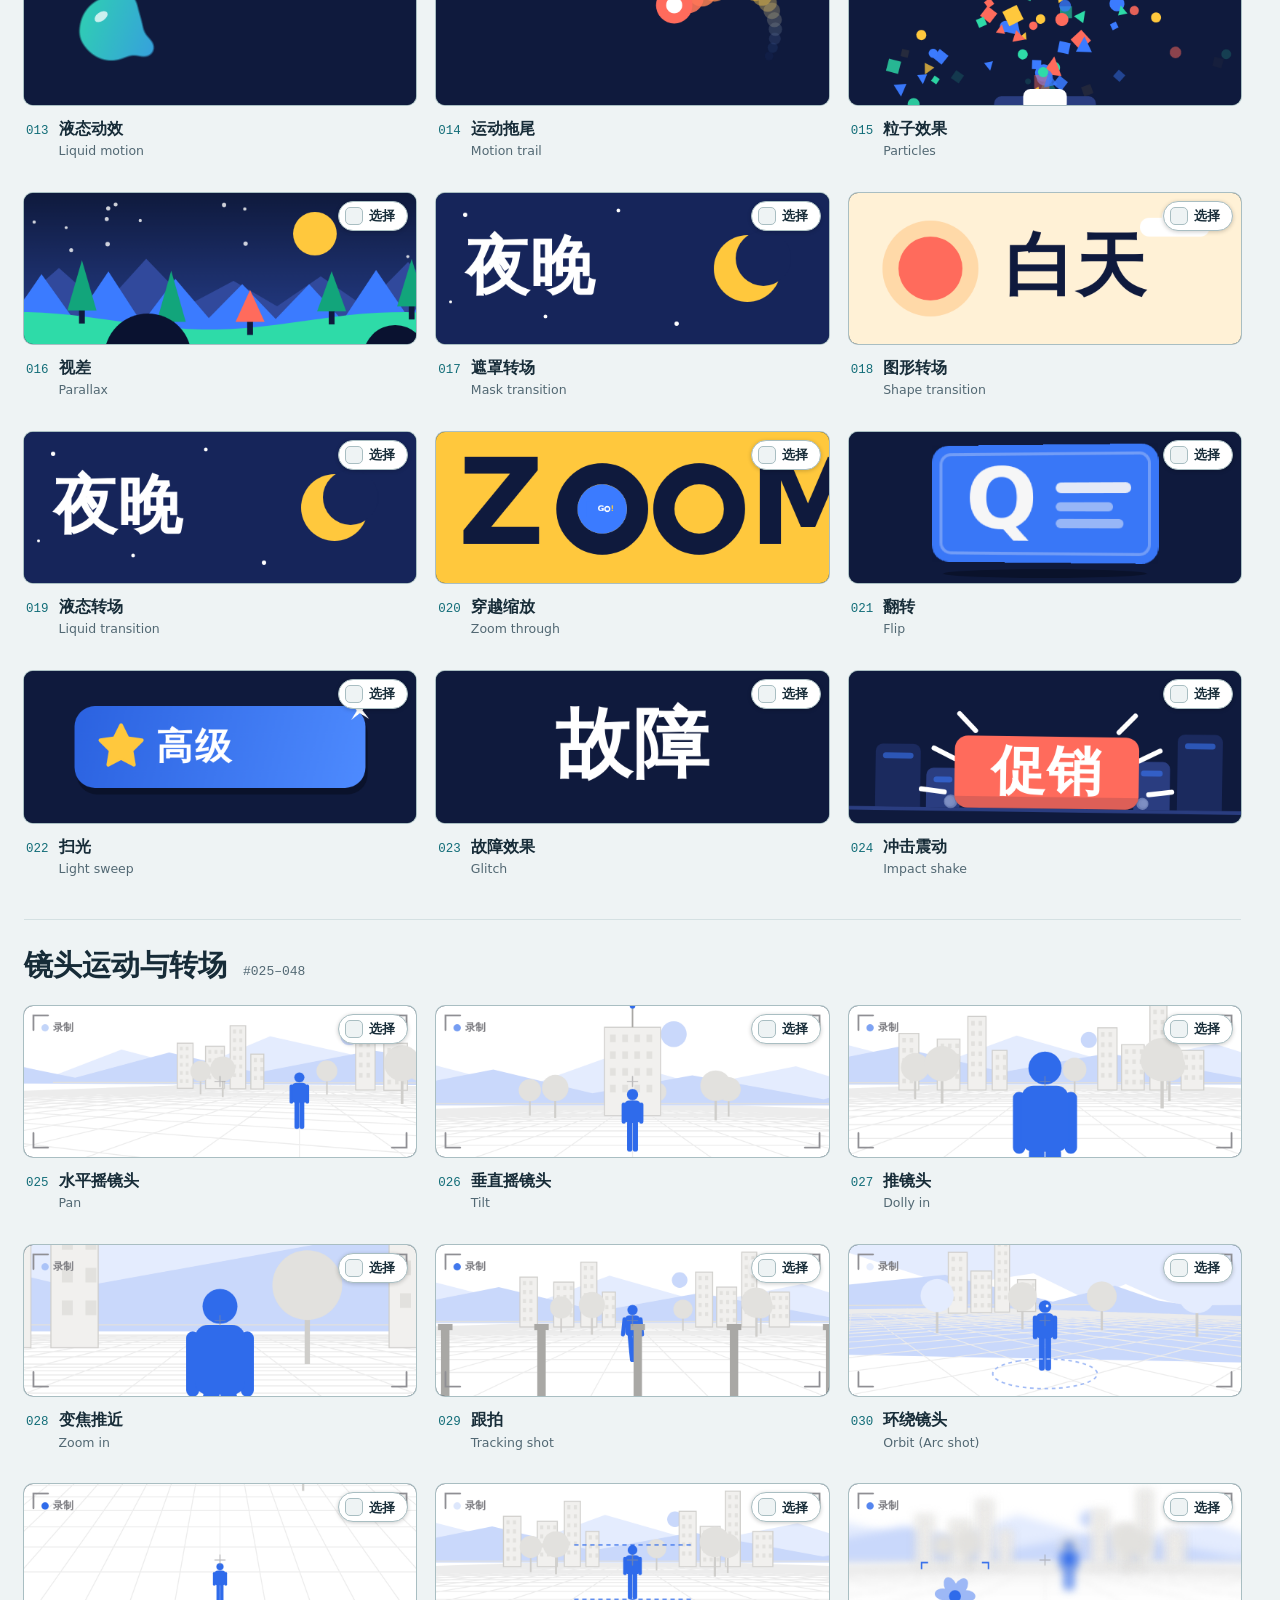
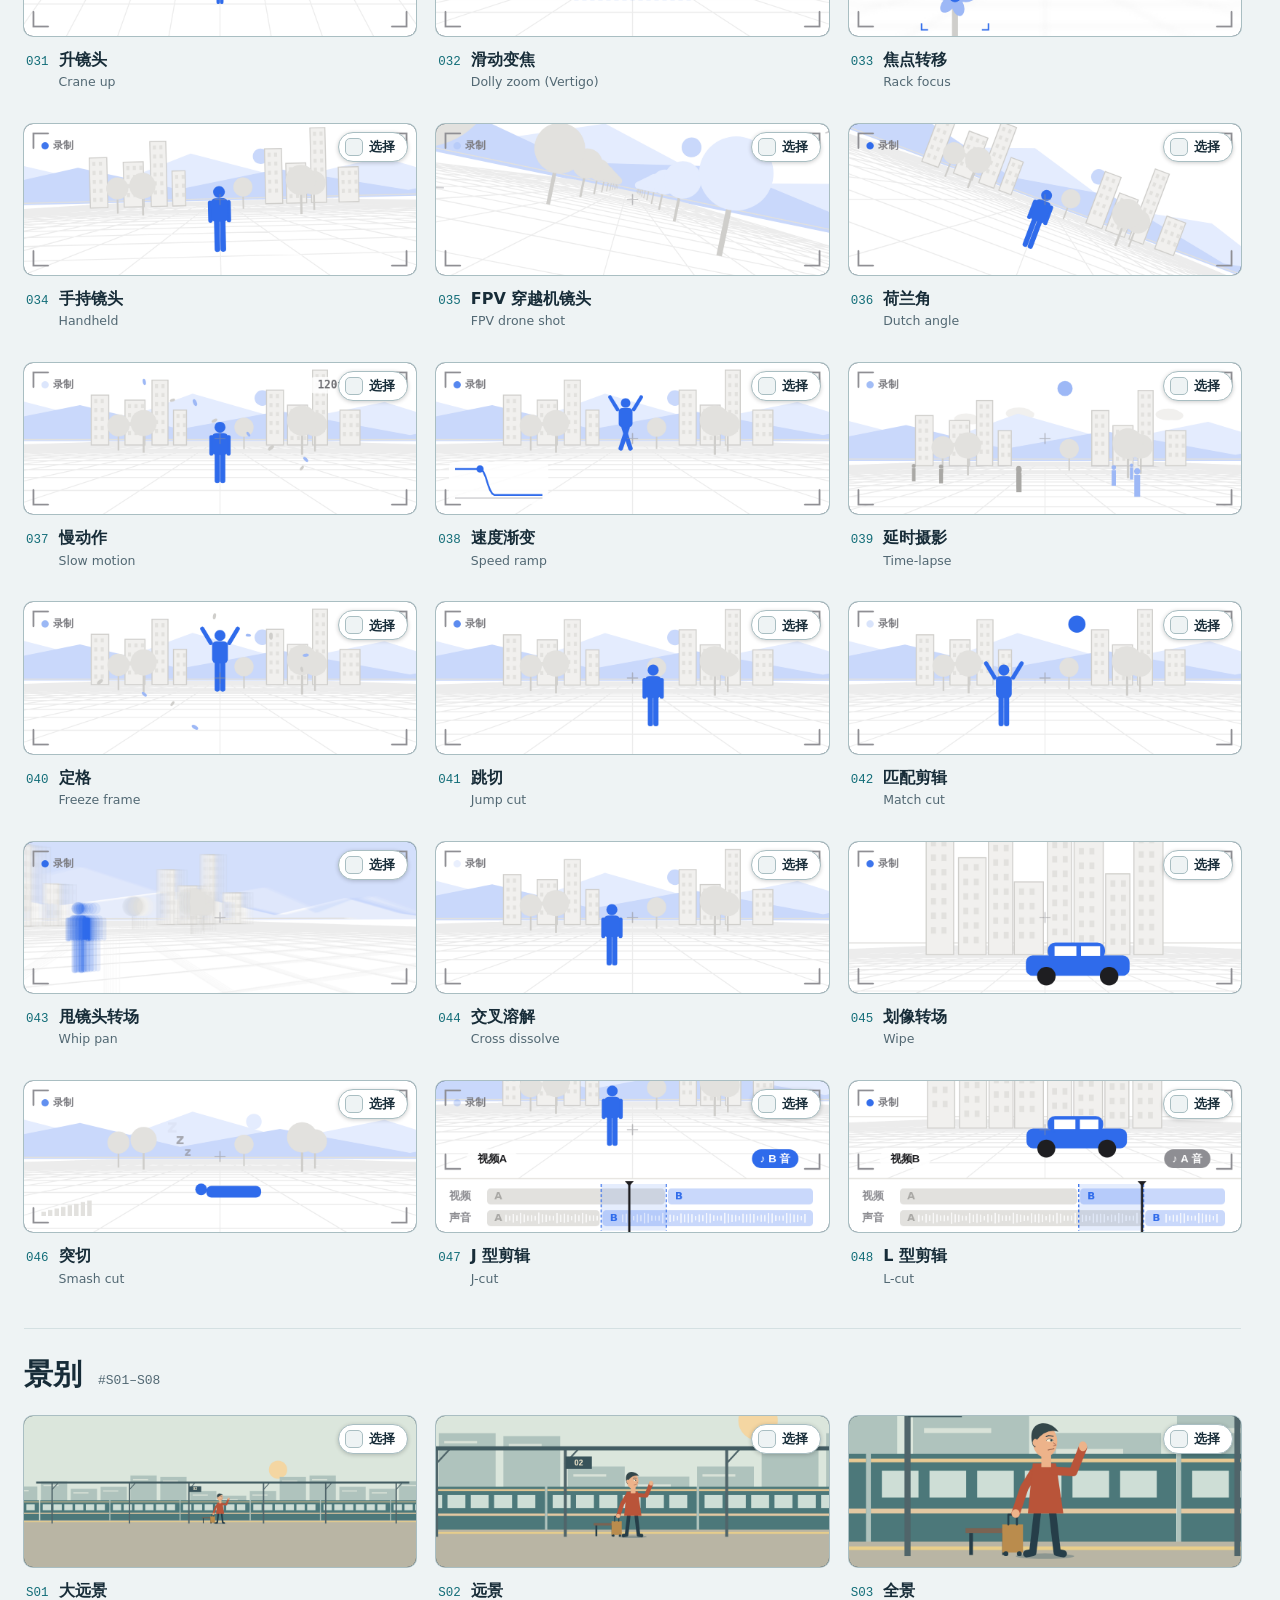
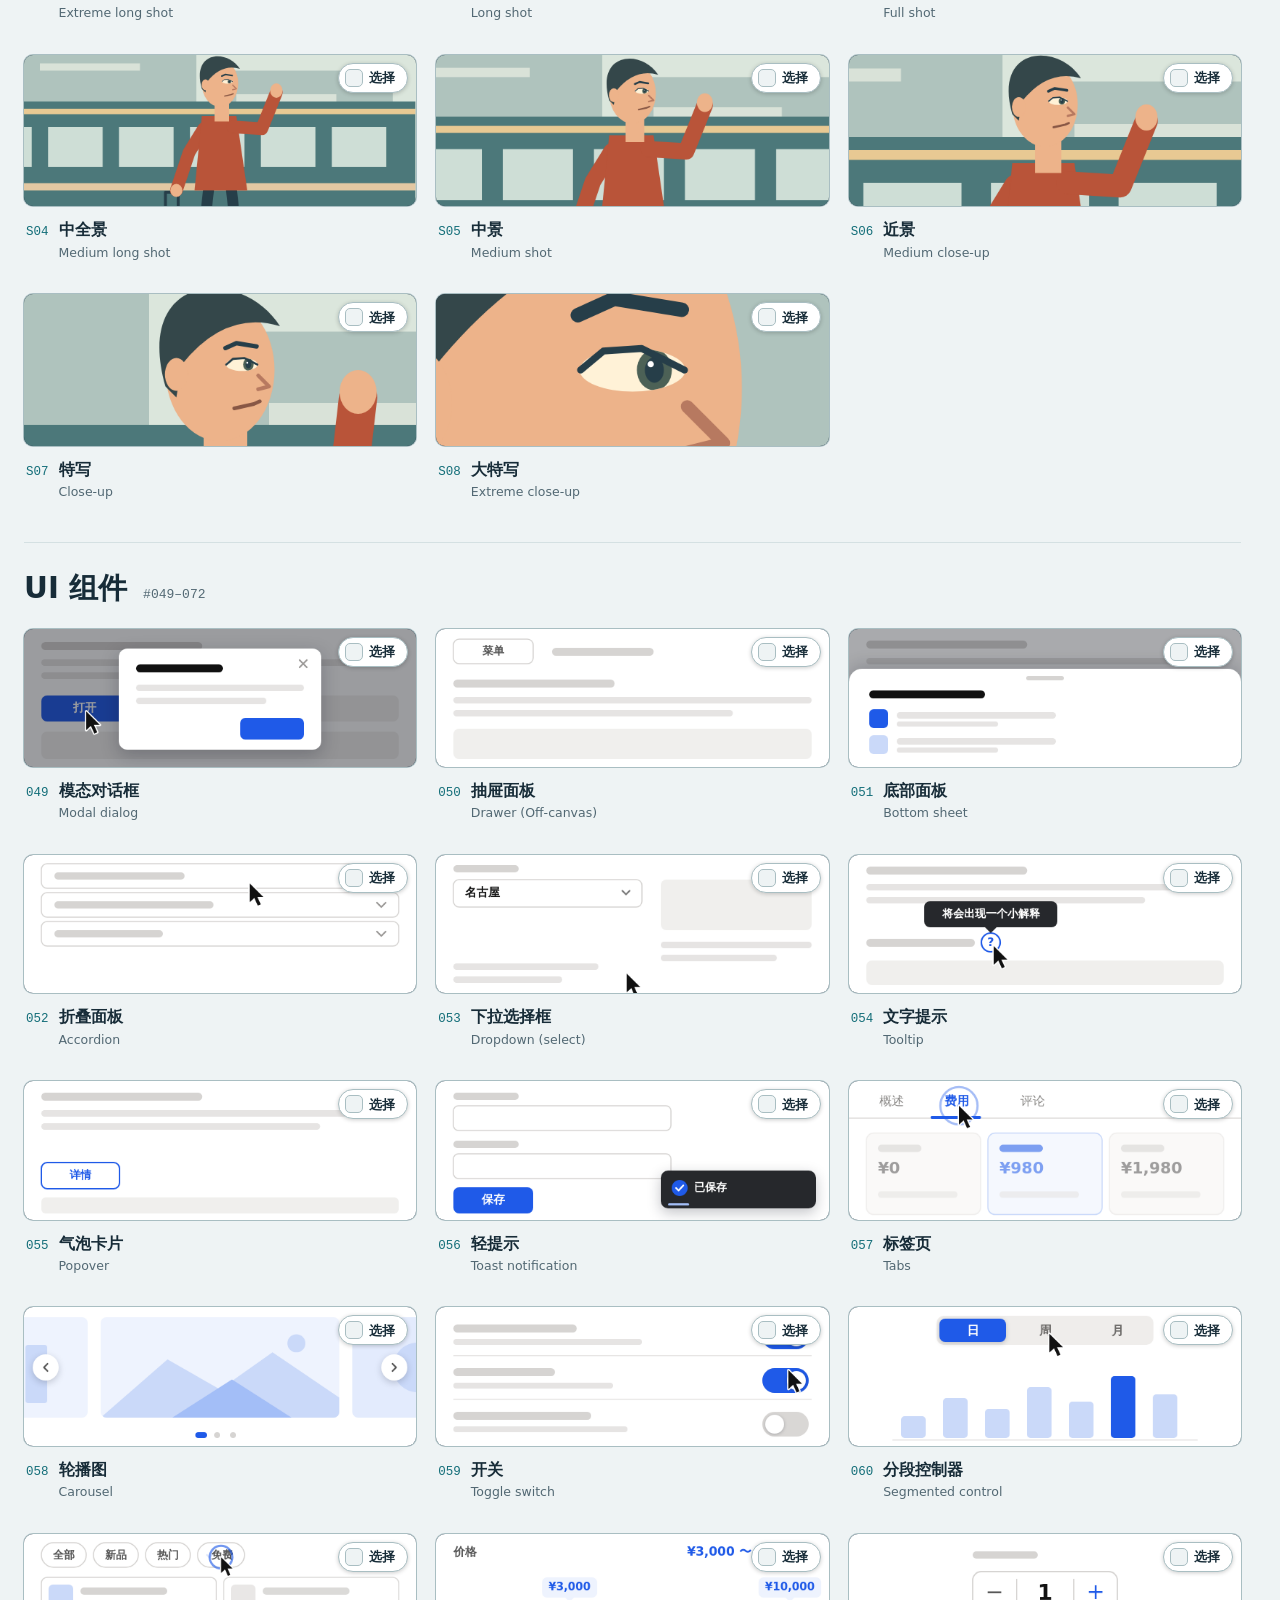
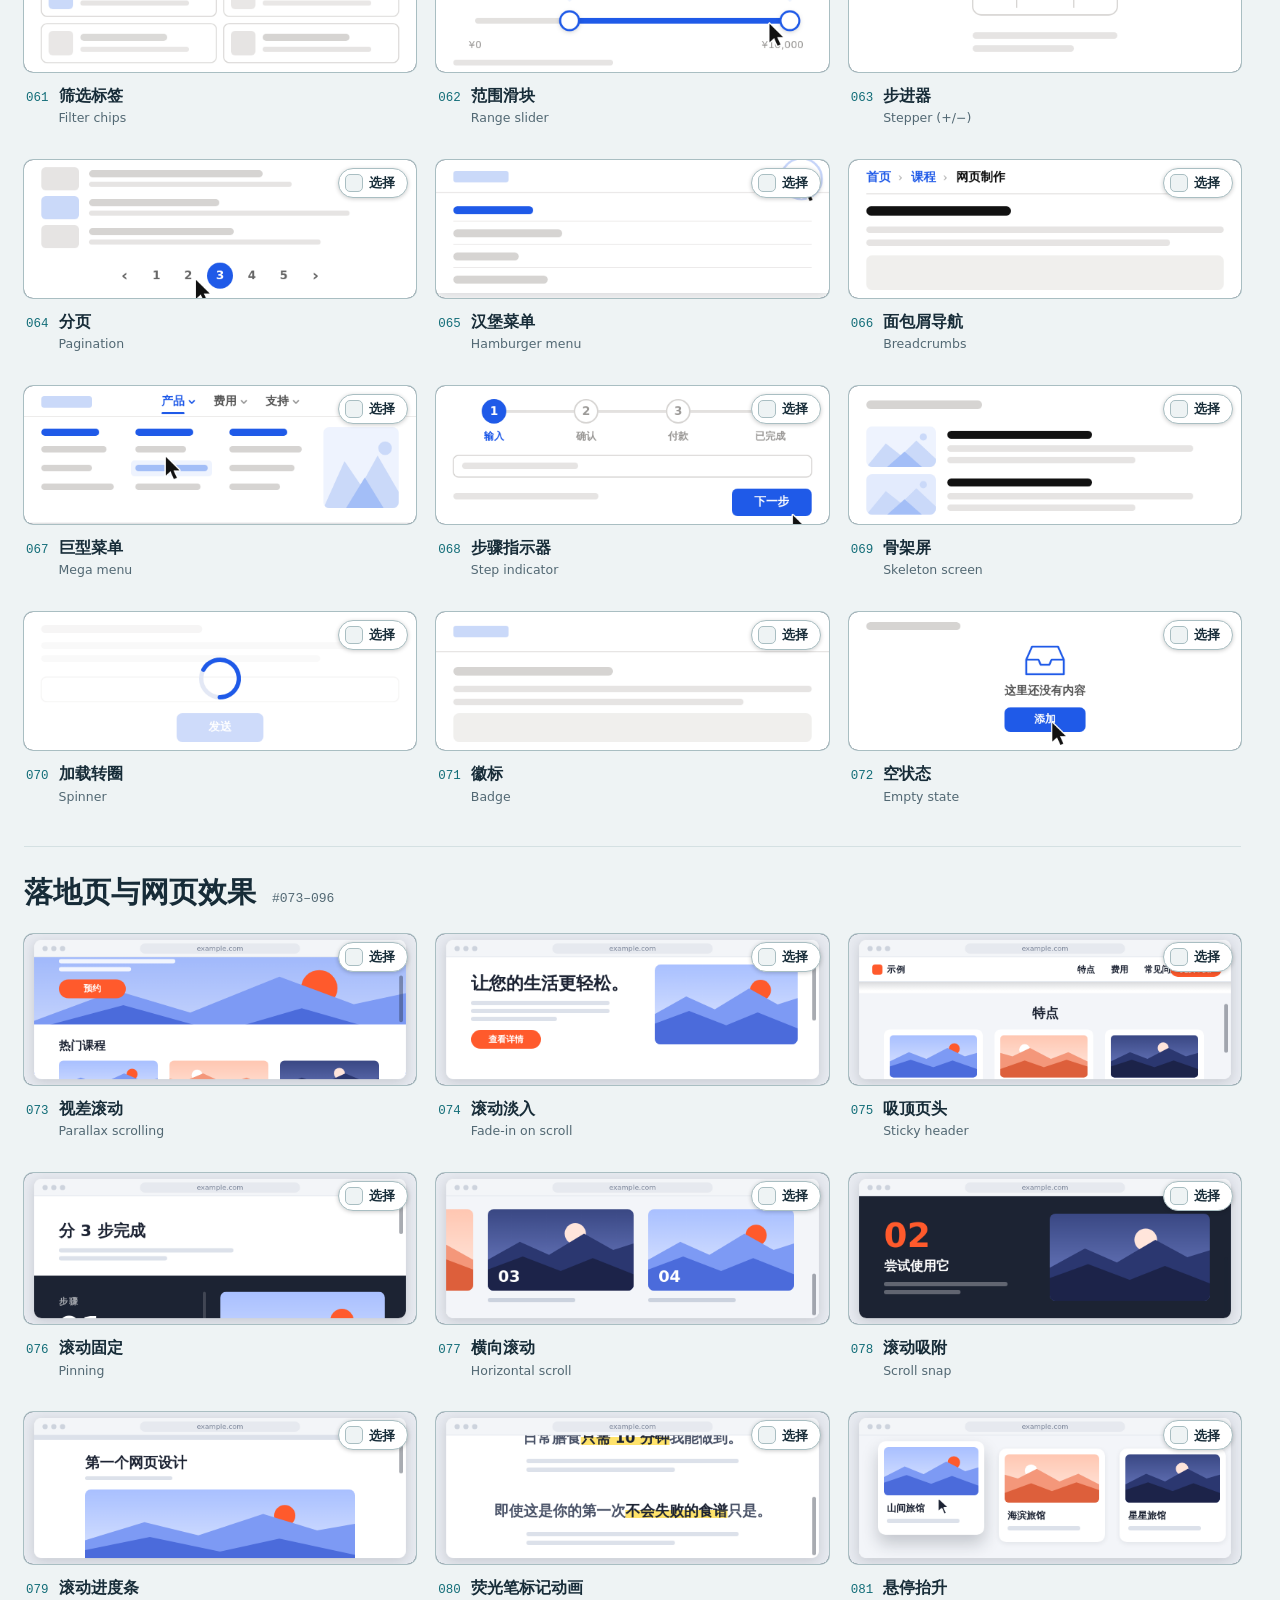
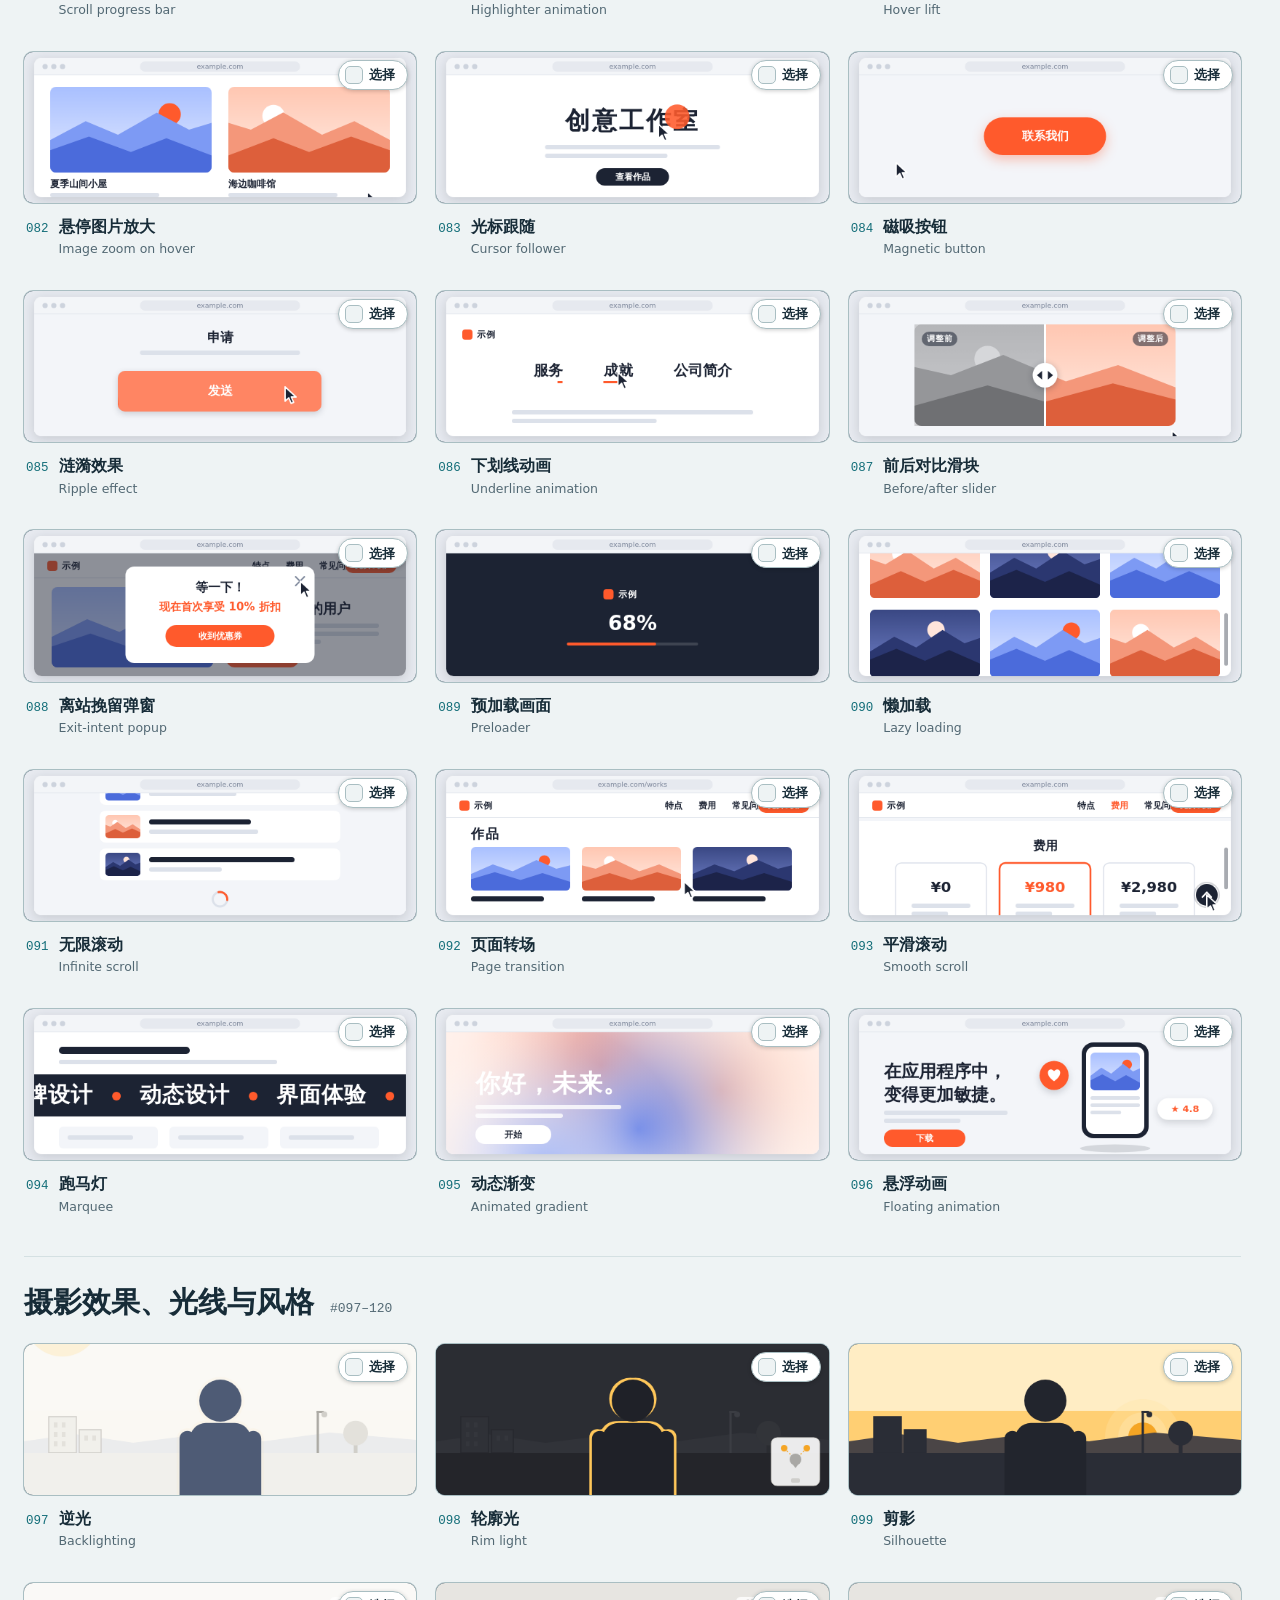
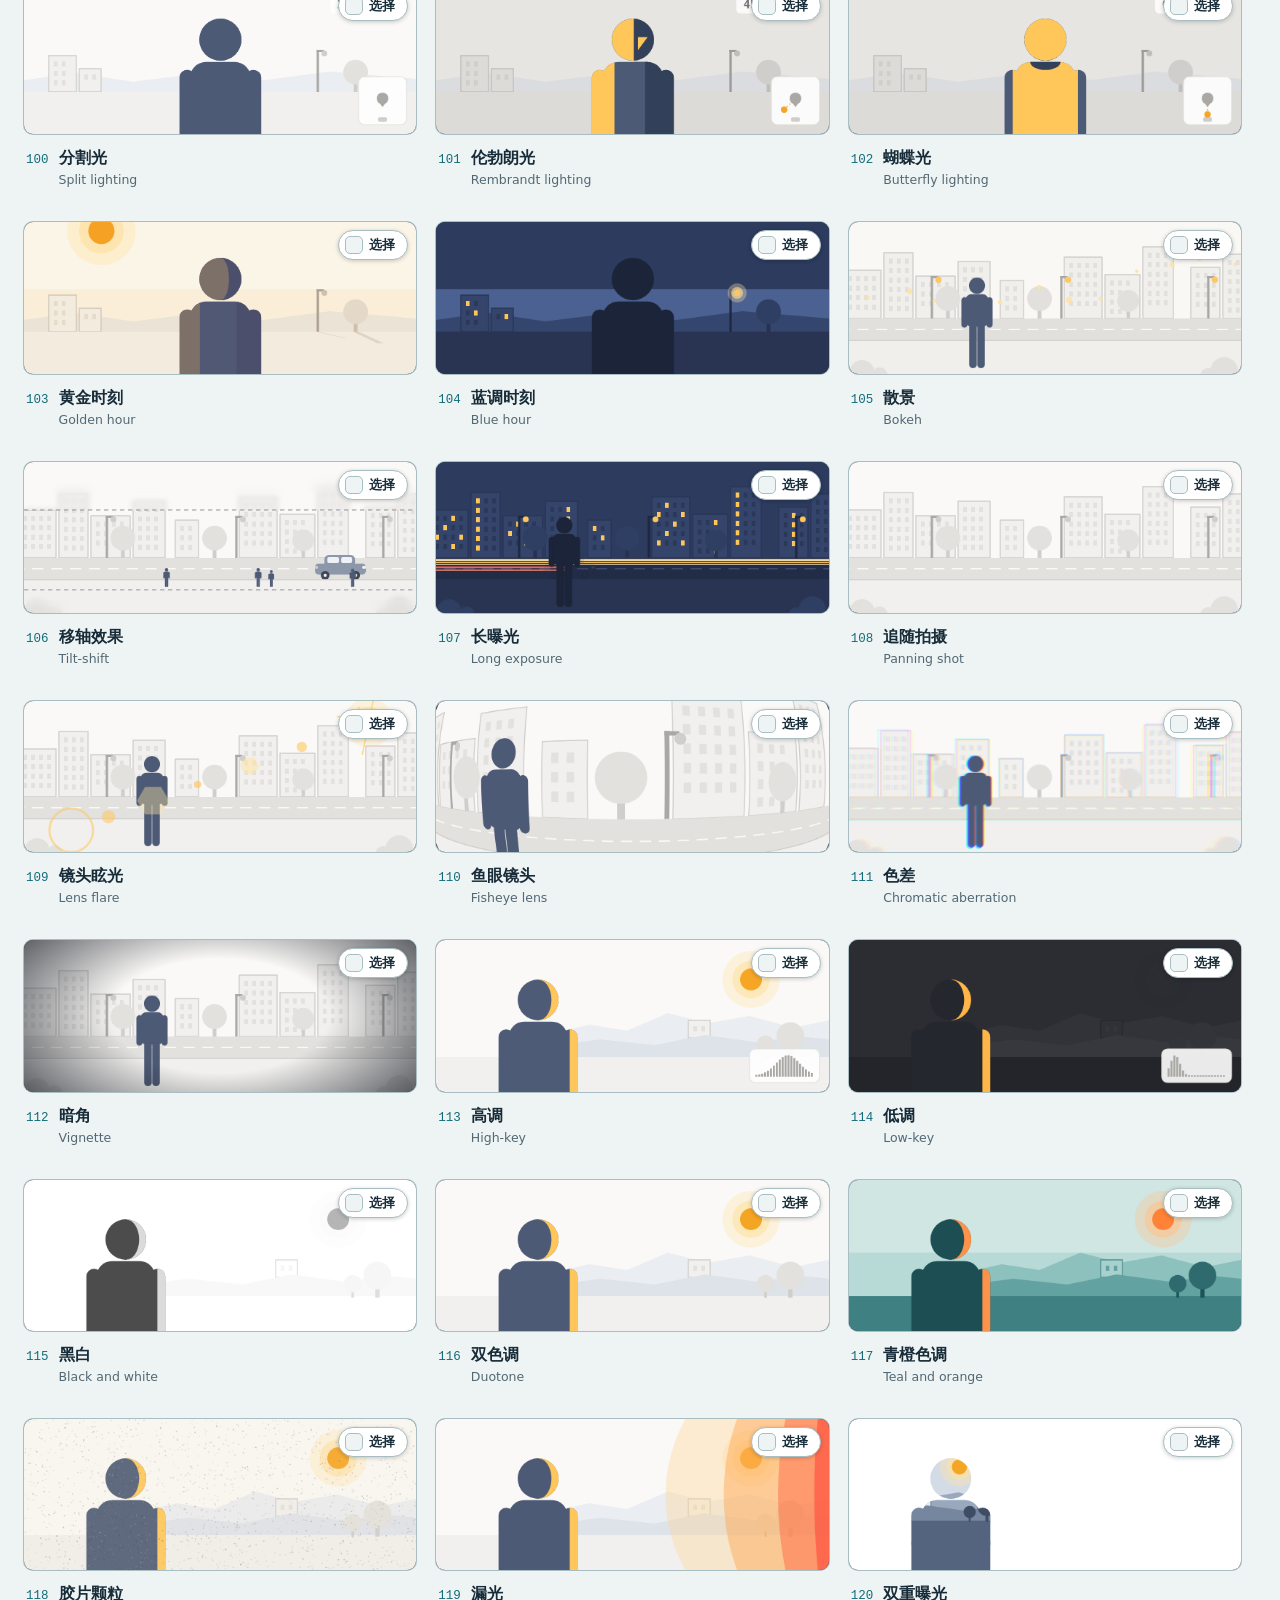
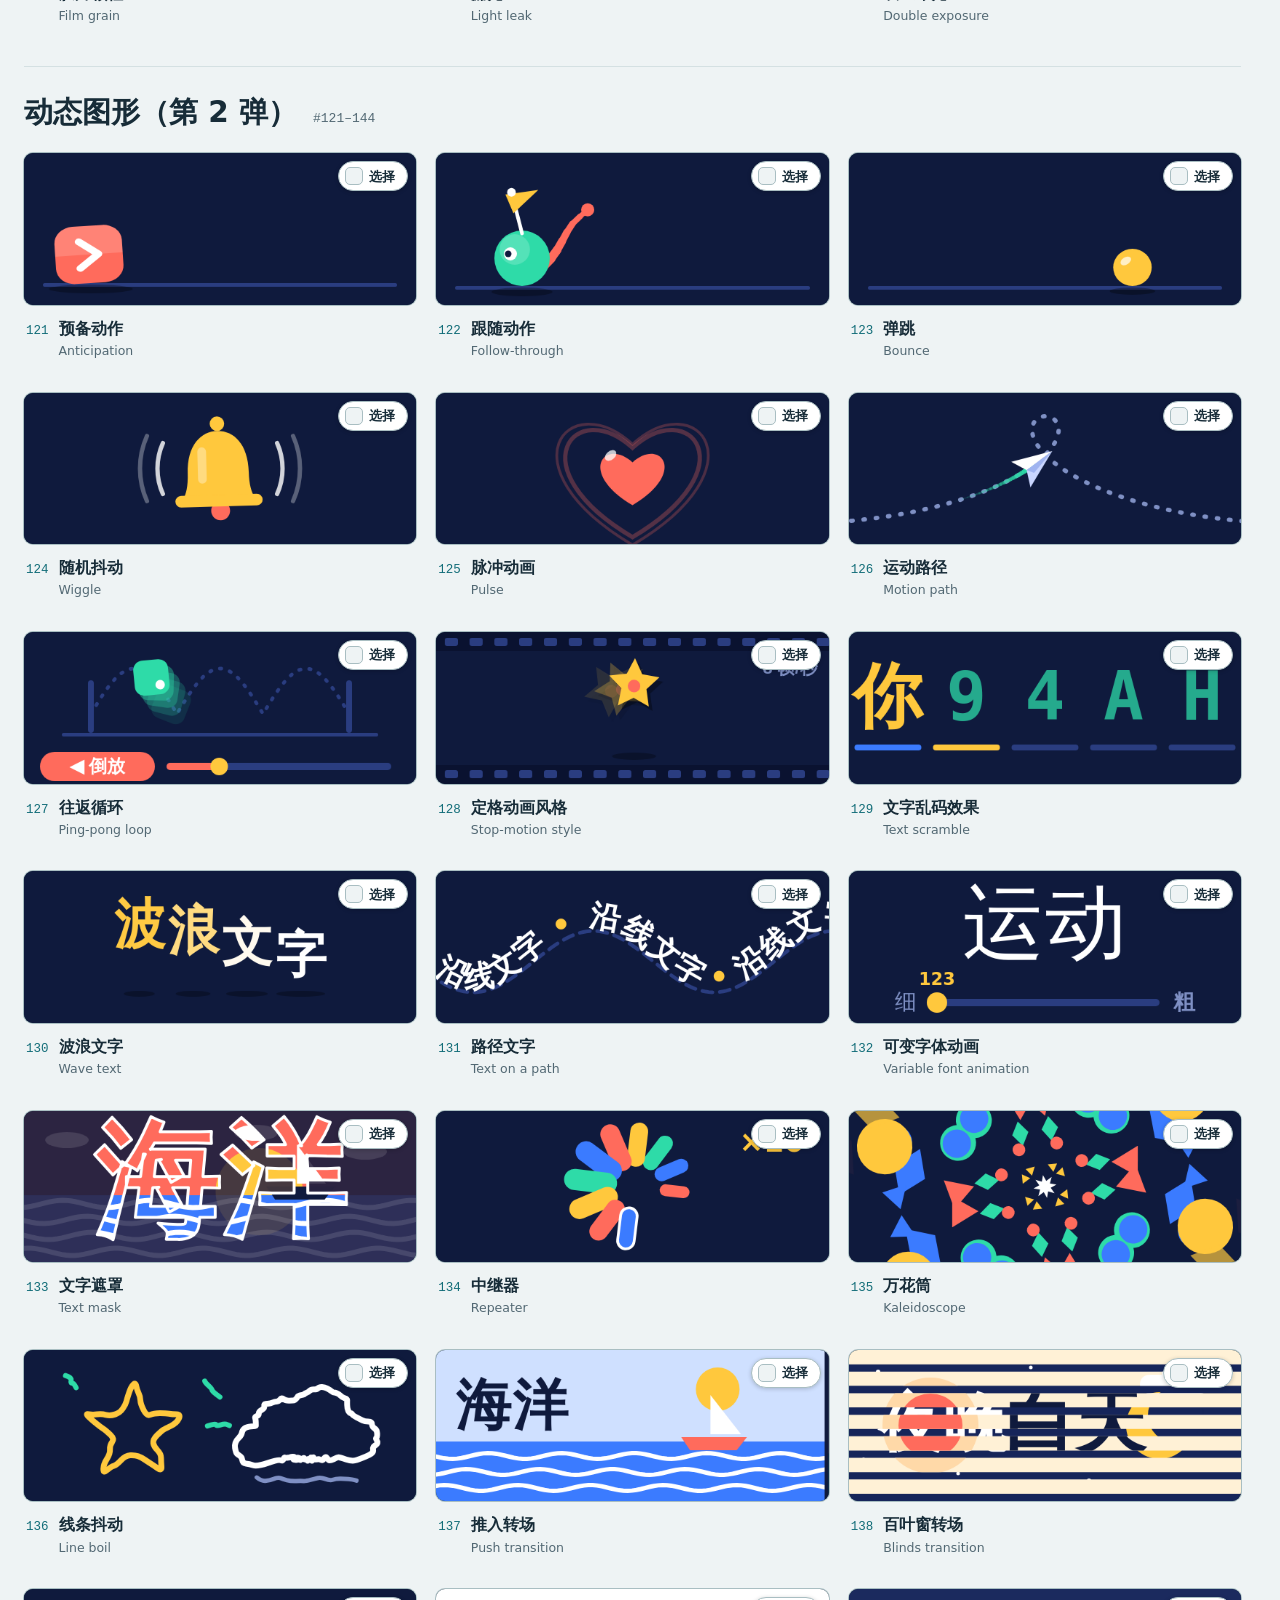
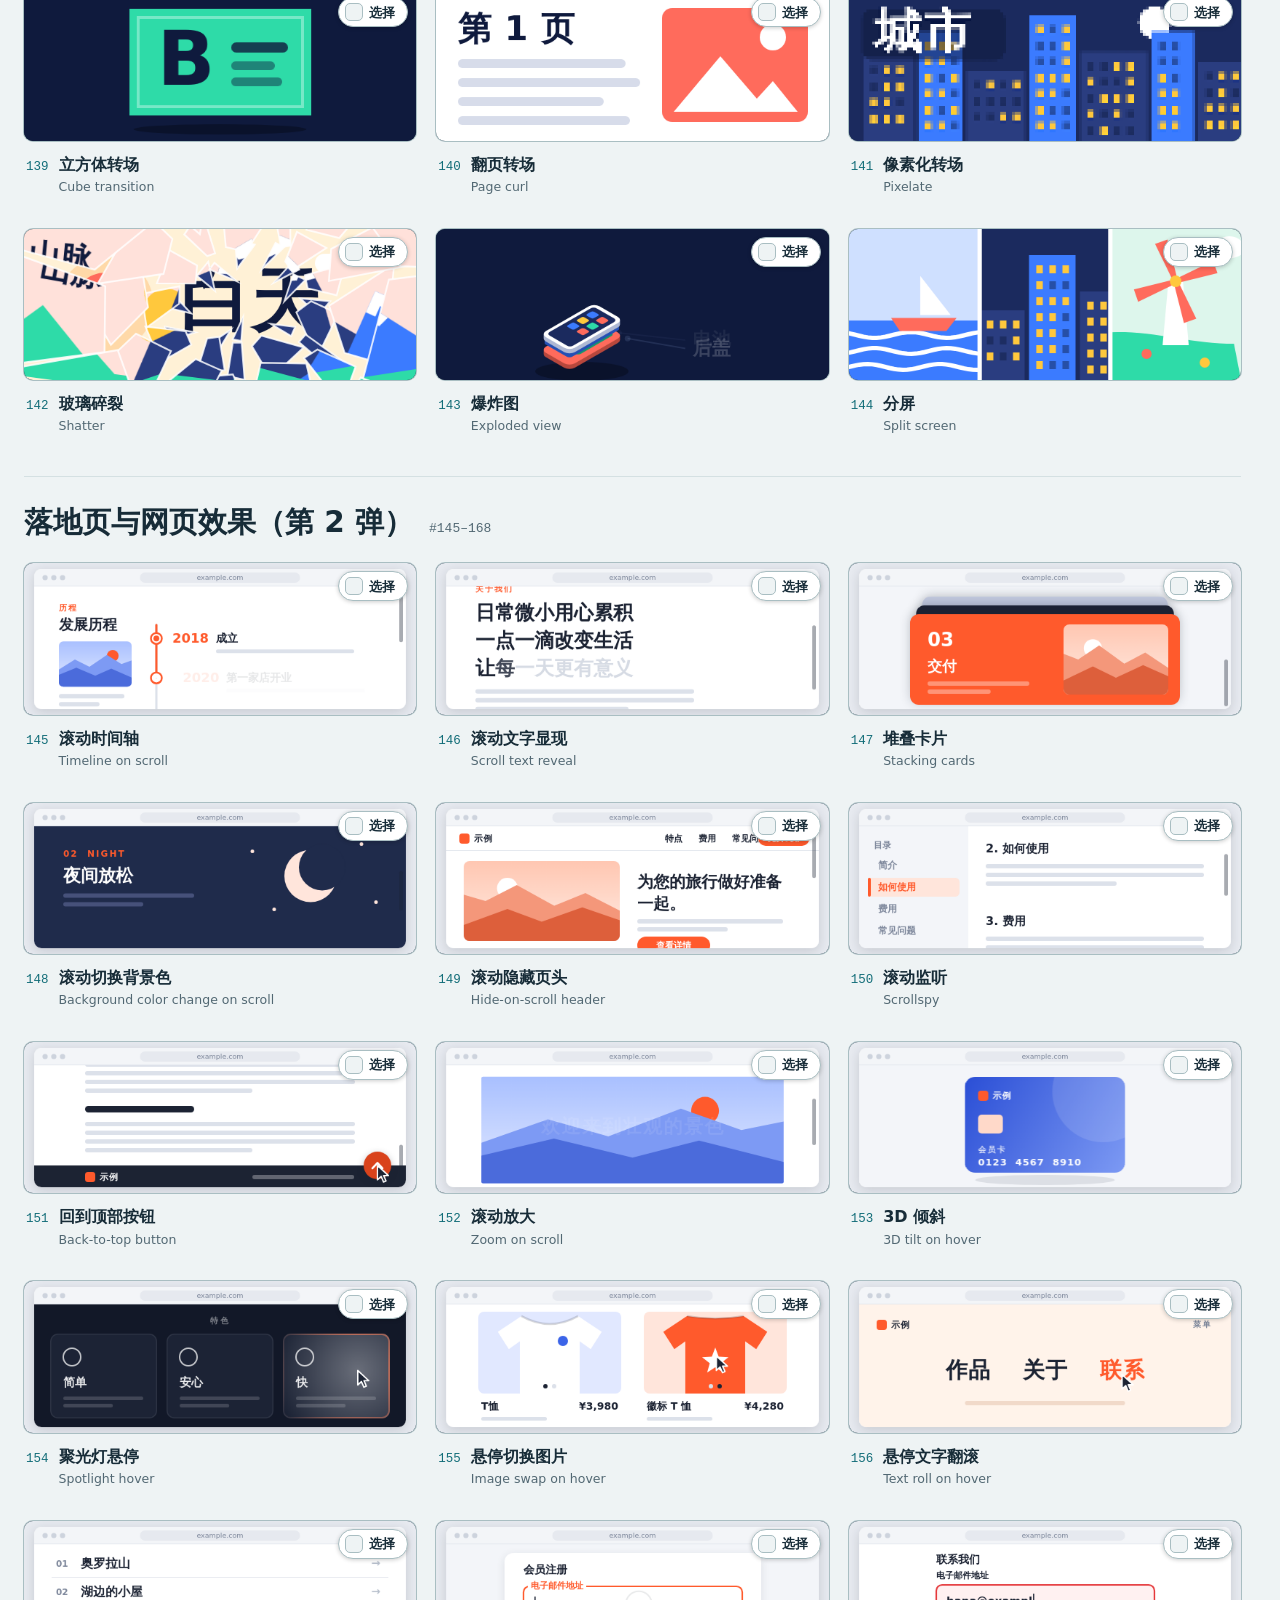
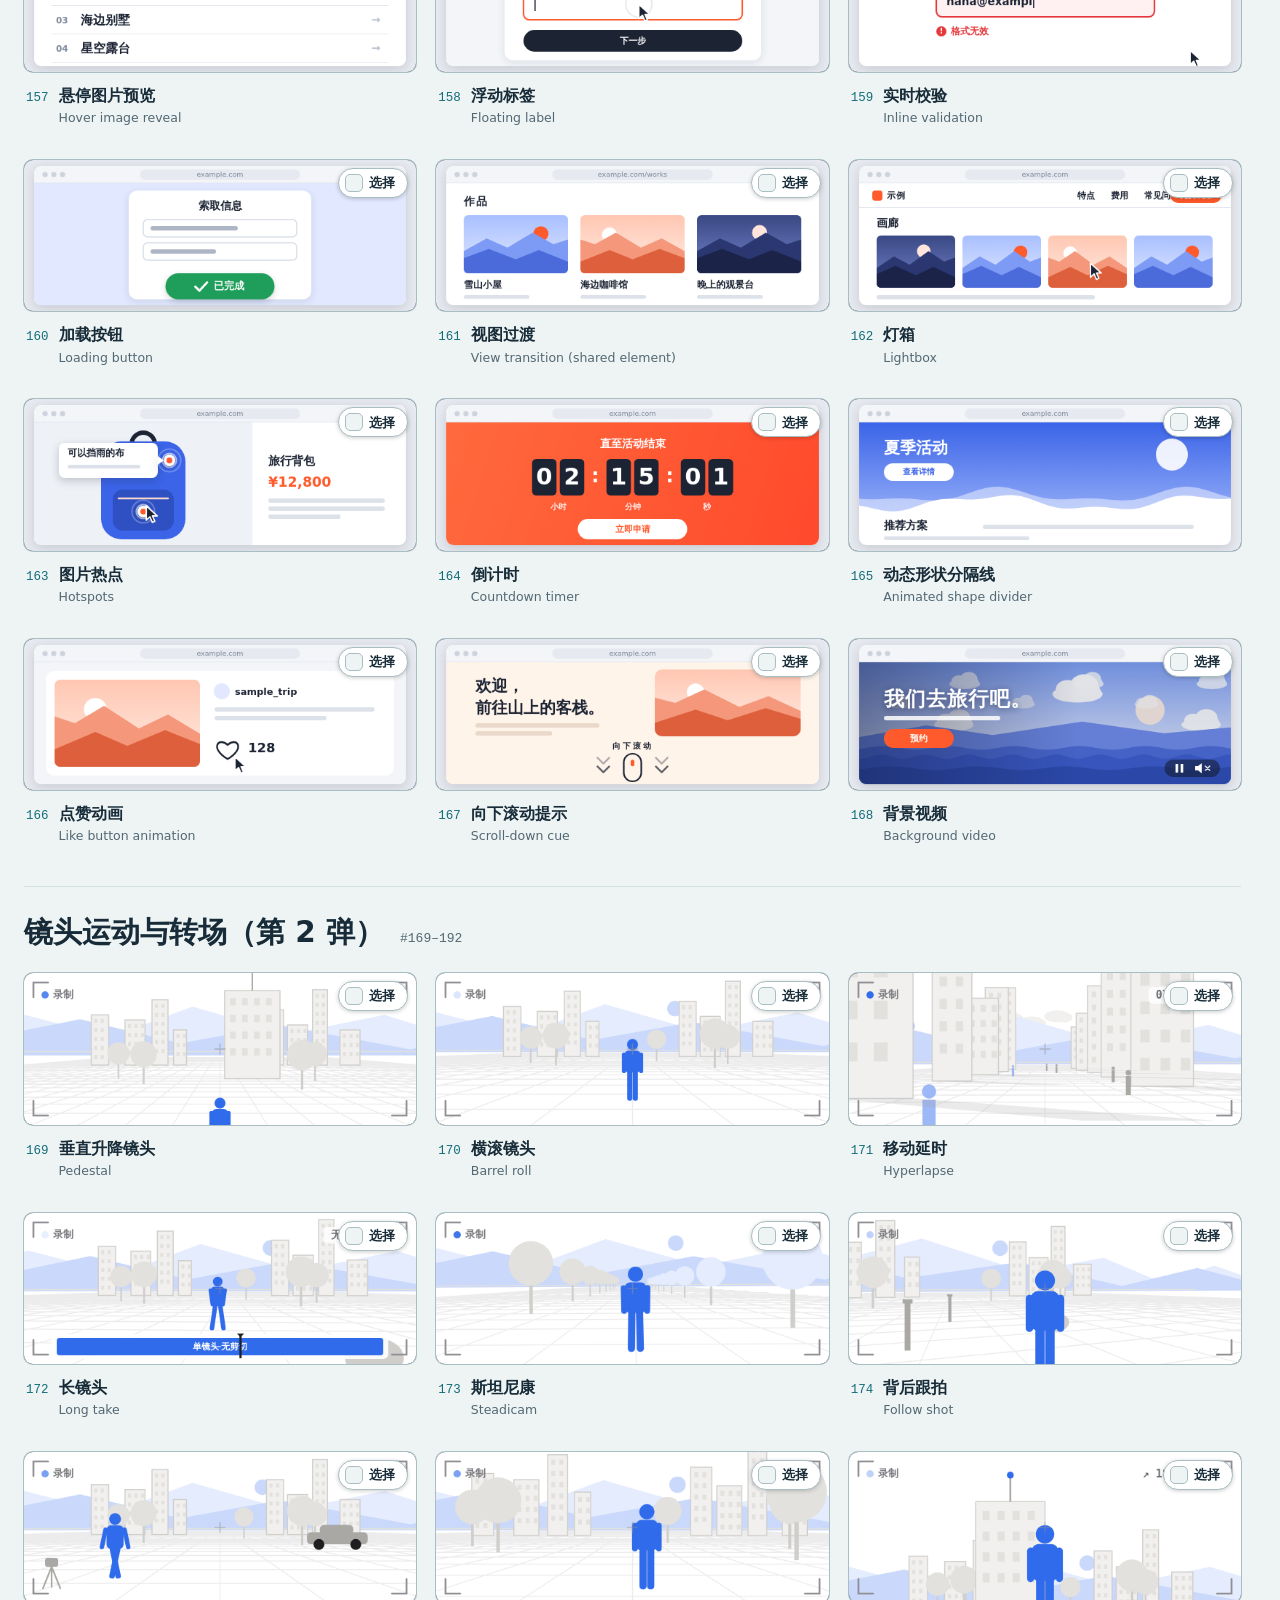
==== commit 3697c6f5: "Compare two shot sizes with a shared playback timeline" ====
--- a/index.html
+++ b/index.html
@@ -23,7 +23,7 @@
   d.lang = l;
 })();
 </script>
-<link rel="stylesheet" href="assets/site.css?v=20261126-f01">
+<link rel="stylesheet" href="assets/site.css?v=20261126-shot-pair">
 </head>
 <body>
 <a class="skip" href="#gallery" data-t="skip">見本の一覧へ移動</a>
@@ -90,6 +90,33 @@
       </div>
     </div>
     <div class="wrap">
+      <section id="shot-pair" aria-labelledby="pair-title" hidden>
+        <h3 id="pair-title" data-t="pairTitle">站台送别 · 双景别对照</h3>
+        <div class="shot-pair-views">
+          <div class="shot-pair-pane">
+            <label><span data-t="pairLeft">左侧景别</span><select id="pair-left"></select></label>
+            <canvas width="1078" height="416" aria-labelledby="pair-left-caption"></canvas>
+            <dl id="pair-left-caption"><dt data-t="pairRange">画面范围</dt><dd></dd><dt data-t="pairFocus">叙事重点</dt><dd></dd></dl>
+          </div>
+          <div class="shot-pair-pane">
+            <label><span data-t="pairRight">右侧景别</span><select id="pair-right"></select></label>
+            <canvas width="1078" height="416" aria-labelledby="pair-right-caption"></canvas>
+            <dl id="pair-right-caption"><dt data-t="pairRange">画面范围</dt><dd></dd><dt data-t="pairFocus">叙事重点</dt><dd></dd></dl>
+          </div>
+        </div>
+        <div class="shot-pair-transport">
+          <button type="button" id="pair-play" class="btn btn-main"></button>
+          <label for="pair-time" class="sr" data-t="pairTime">同步时间线（秒）</label>
+          <input type="range" id="pair-time" min="0" max="6" step="0.01" value="0">
+          <span id="pair-readout" aria-hidden="true"></span>
+        </div>
+        <div class="shot-pair-cues">
+          <span data-t="pairMoment">定格动作</span>
+          <button type="button" data-time="1.65" data-t="pairWave">举手</button>
+          <button type="button" data-time="3.36" data-t="pairBlink">眨眼</button>
+          <button type="button" data-time="4.80" data-t="pairLower">放下手</button>
+        </div>
+      </section>
       <p class="count" id="count" role="status" aria-live="polite"></p><p class="listen-status" id="listen-status" role="status" aria-live="polite"></p>
       <div id="grid"></div>
       <div class="empty" id="empty" hidden><p data-t="empty">見つかりませんでした。別の言葉や番号で探してみてください。</p><button class="btn btn-ghost" id="reset-filters" type="button" data-t="resetFilters">清除筛选条件</button></div>
@@ -228,6 +255,6 @@
 <script src="assets/animation-parameters.js"></script><script src="assets/principles-parameters.js"></script><script src="assets/cinema-parameters.js"></script><script src="assets/custom-sandbox.js"></script><script src="assets/visual-common.js?v=20261101-eyes6"></script>
 <script src="assets/branding.js"></script>
 <script>MPBrand.apply(MPBrand.site, "home");</script>
-<script src="assets/general-learning.js?v=20261101-audit3"></script><script src="assets/film-audio.js?v=20261101-sound1"></script><script src="assets/site.js?v=20261126-shots"></script>
+<script src="assets/general-learning.js?v=20261101-audit3"></script><script src="assets/film-audio.js?v=20261101-sound1"></script><script src="assets/site.js?v=20261126-shot-pair"></script>
 </body>
 </html>
--- a/assets/site.css
+++ b/assets/site.css
@@ -447,6 +447,27 @@
   .tiles { grid-template-columns: repeat(auto-fit, minmax(min(100%, 290px), 1fr)); }
 }
 
+/* The two views keep the same aspect ratio and stay side by side on phones. */
+#shot-pair { margin: 1.4rem 0; padding: clamp(12px, 2.4vw, 28px); border: 1px solid var(--line); border-radius: 16px; background: var(--surface); }
+#pair-title { margin: 0 0 16px; font-size: clamp(19px, 2vw, 25px); }
+.shot-pair-views { display: grid; grid-template-columns: repeat(2, minmax(0, 1fr)); gap: clamp(8px, 2vw, 24px); }
+.shot-pair-pane label { display: flex; flex-wrap: wrap; align-items: center; gap: 6px 12px; font-size: 13px; color: var(--muted); }
+.shot-pair-pane select { font: inherit; font-weight: 650; padding: 5px 8px; max-width: 100%; background: var(--surface); border: 1px solid var(--line-strong); border-radius: 6px; color: var(--ink); }
+.shot-pair-pane canvas { display: block; width: 100%; height: auto; margin: 10px 0; border-radius: 6px; background: var(--bg); }
+.shot-pair-pane dl { margin: 0; font-size: 14px; line-height: 1.55; }
+.shot-pair-pane dt { font-weight: 650; color: var(--muted); font-size: 12px; }
+.shot-pair-pane dd { margin: 2px 0 8px; }
+.shot-pair-transport { display: grid; grid-template-columns: auto minmax(40px, 1fr) auto; align-items: center; gap: 12px; margin-top: 12px; padding-top: 14px; border-top: 1px solid var(--line); }
+#pair-time { width: 100%; margin: 0; min-height: 32px; accent-color: var(--accent); cursor: pointer; }
+#pair-readout { font: 13px var(--mono); white-space: nowrap; }
+.shot-pair-cues { display: flex; align-items: center; flex-wrap: wrap; gap: 7px; margin-top: 10px; color: var(--muted); font-size: 13px; }
+.shot-pair-cues button { color: var(--ink); background: var(--bg); border: 1px solid var(--line); border-radius: 4px; padding: 5px 10px; }
+.shot-pair-cues button:hover { border-color: var(--ink); }
+@media (max-width: 500px) {
+  .shot-pair-transport { gap: 7px; }
+  .shot-pair-pane dl { font-size: 13px; }
+  #pair-readout { font-size: 11px; }
+}
 #shot-comparison { min-width: 0; margin: 0; padding: 12px 16px 16px; border: 0; background: var(--surface); color: var(--ink); }
 #shot-comparison legend { float: left; width: 100%; margin-bottom: 8px; font-weight: 700; }
 .shot-choices { display: flex; flex-wrap: wrap; gap: 6px; clear: both; }
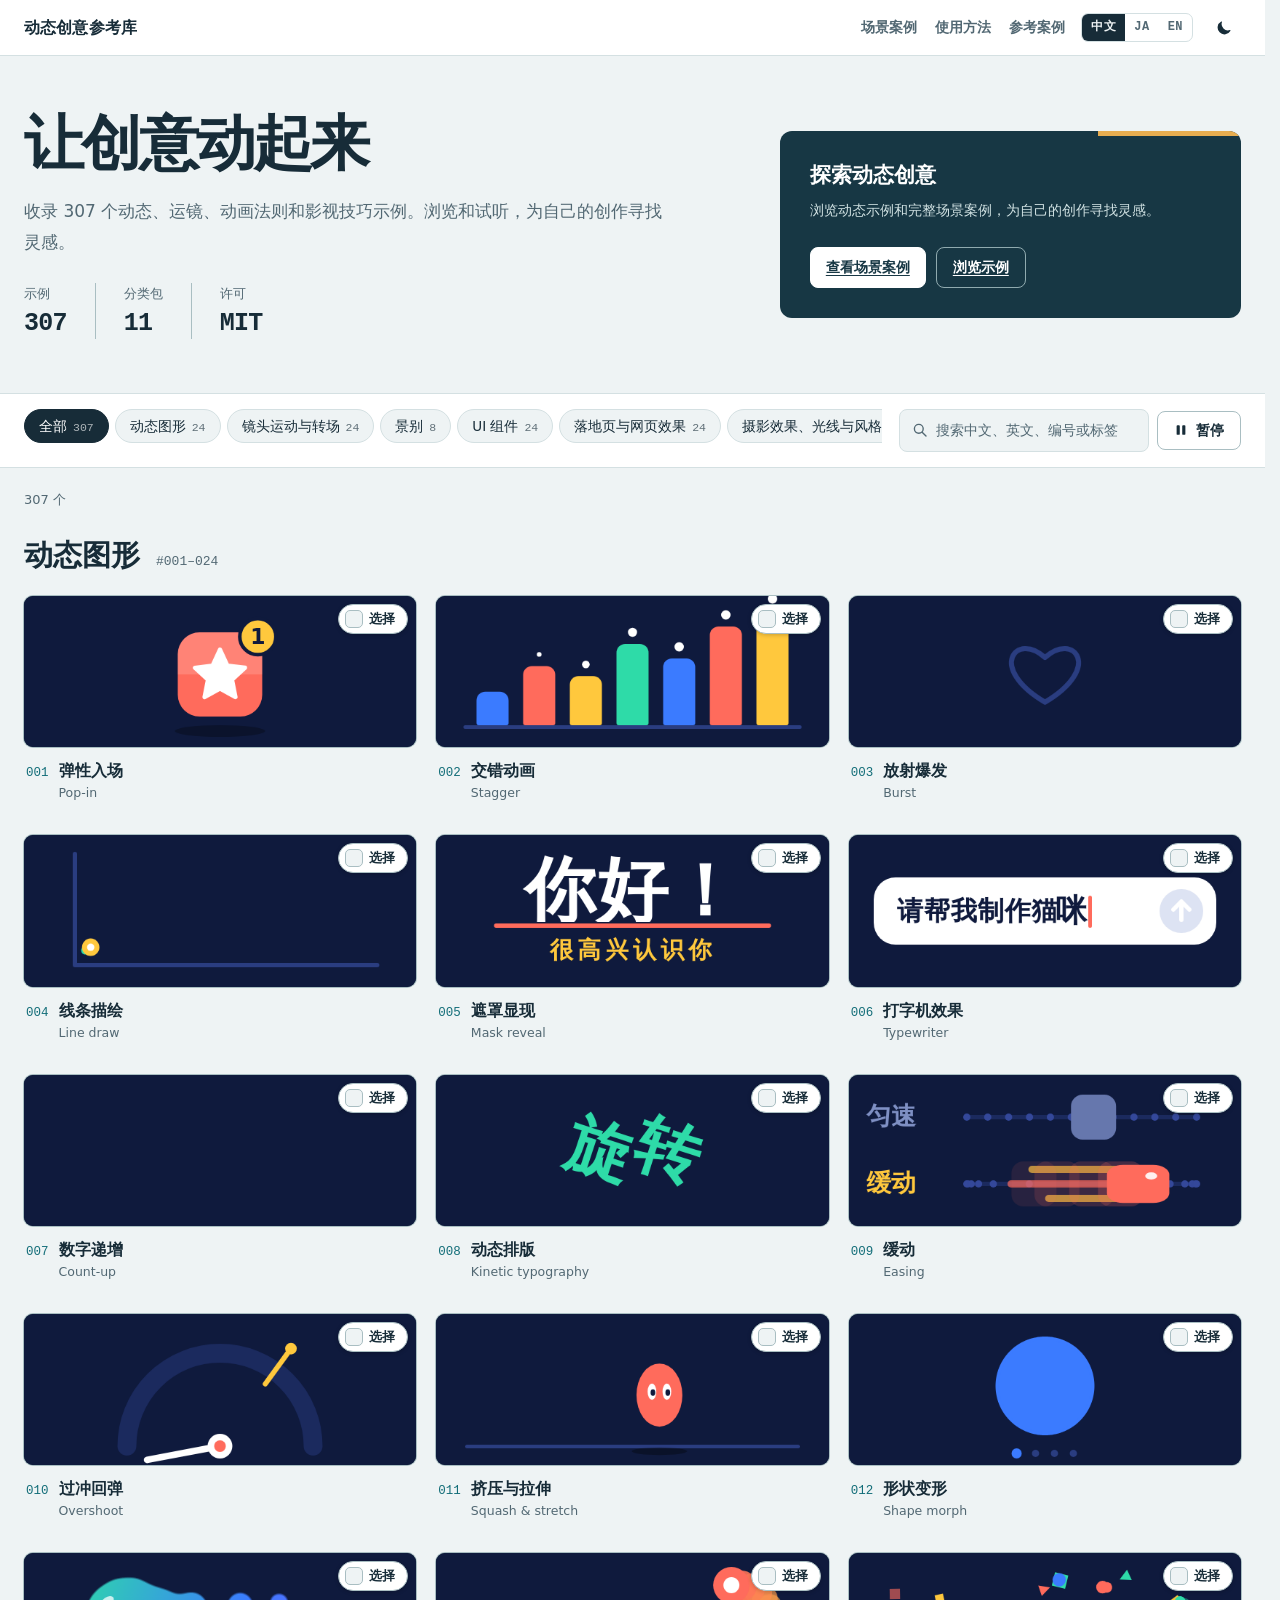
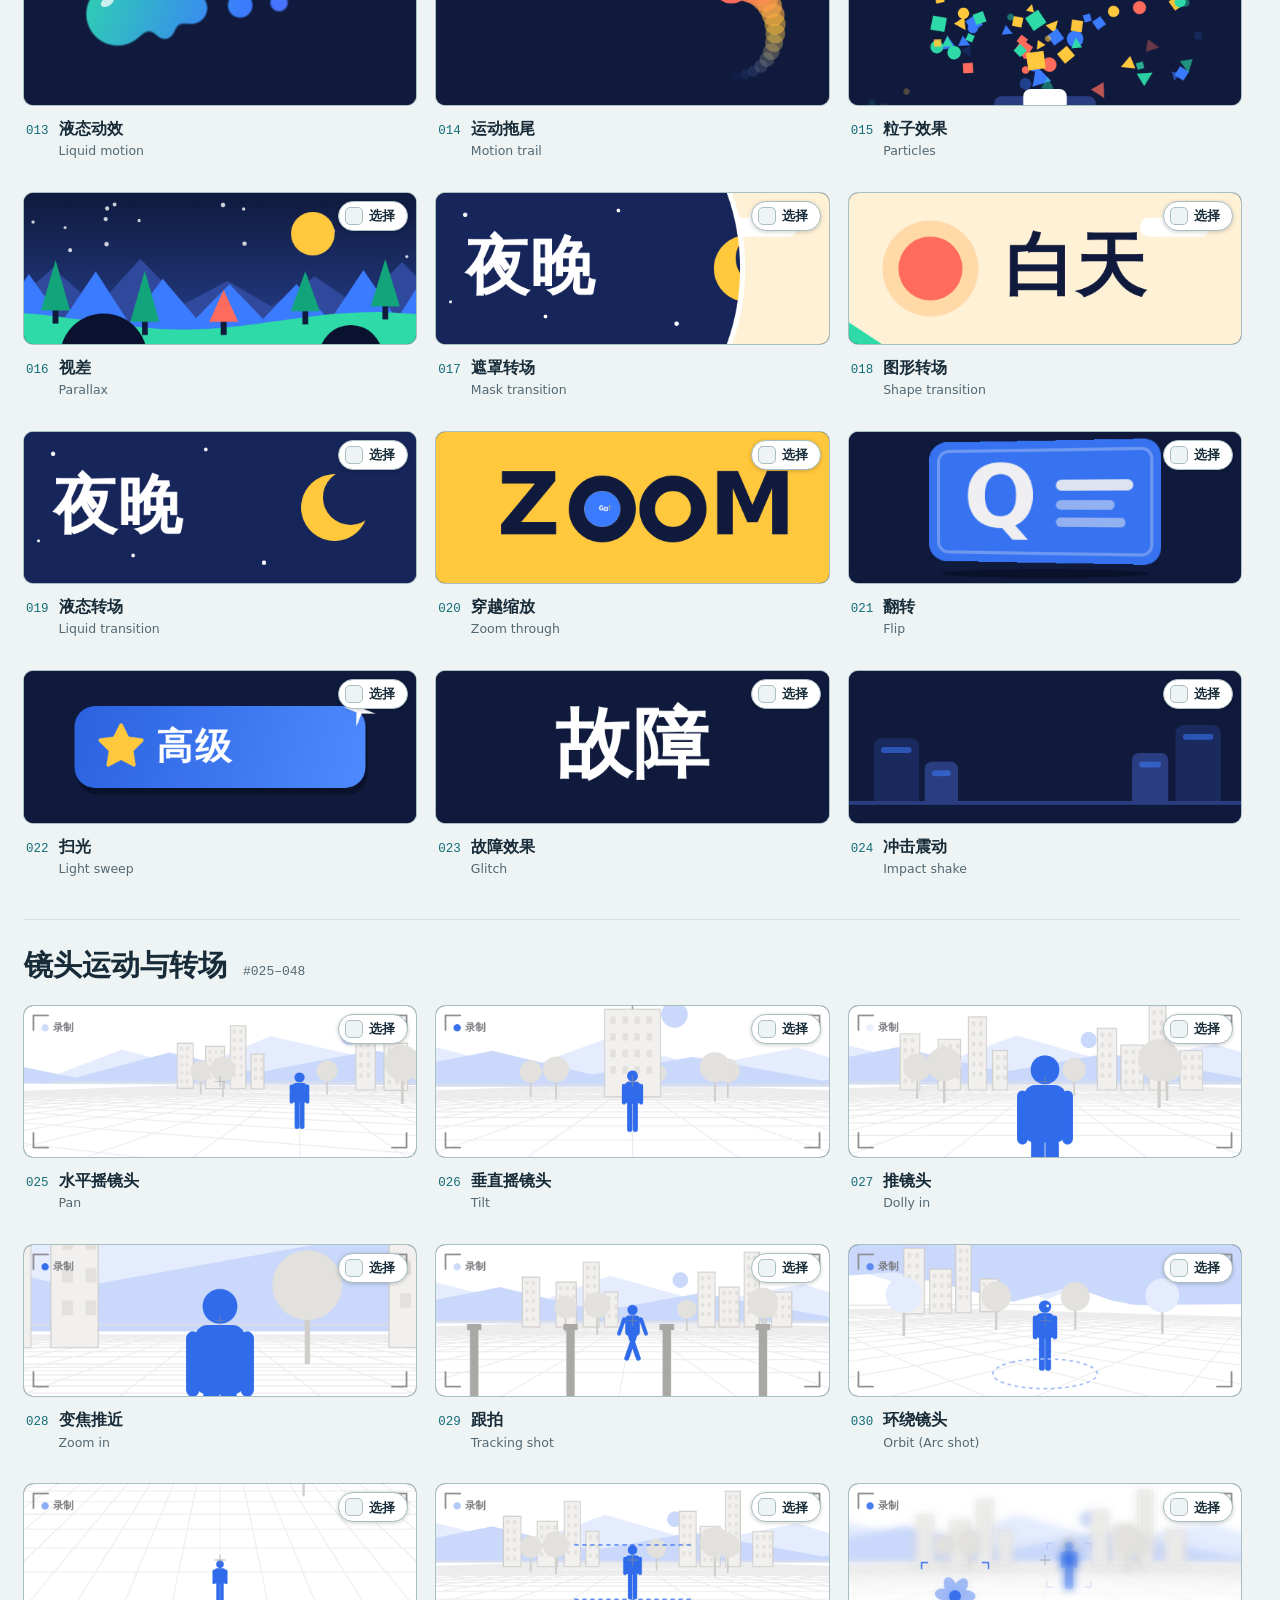
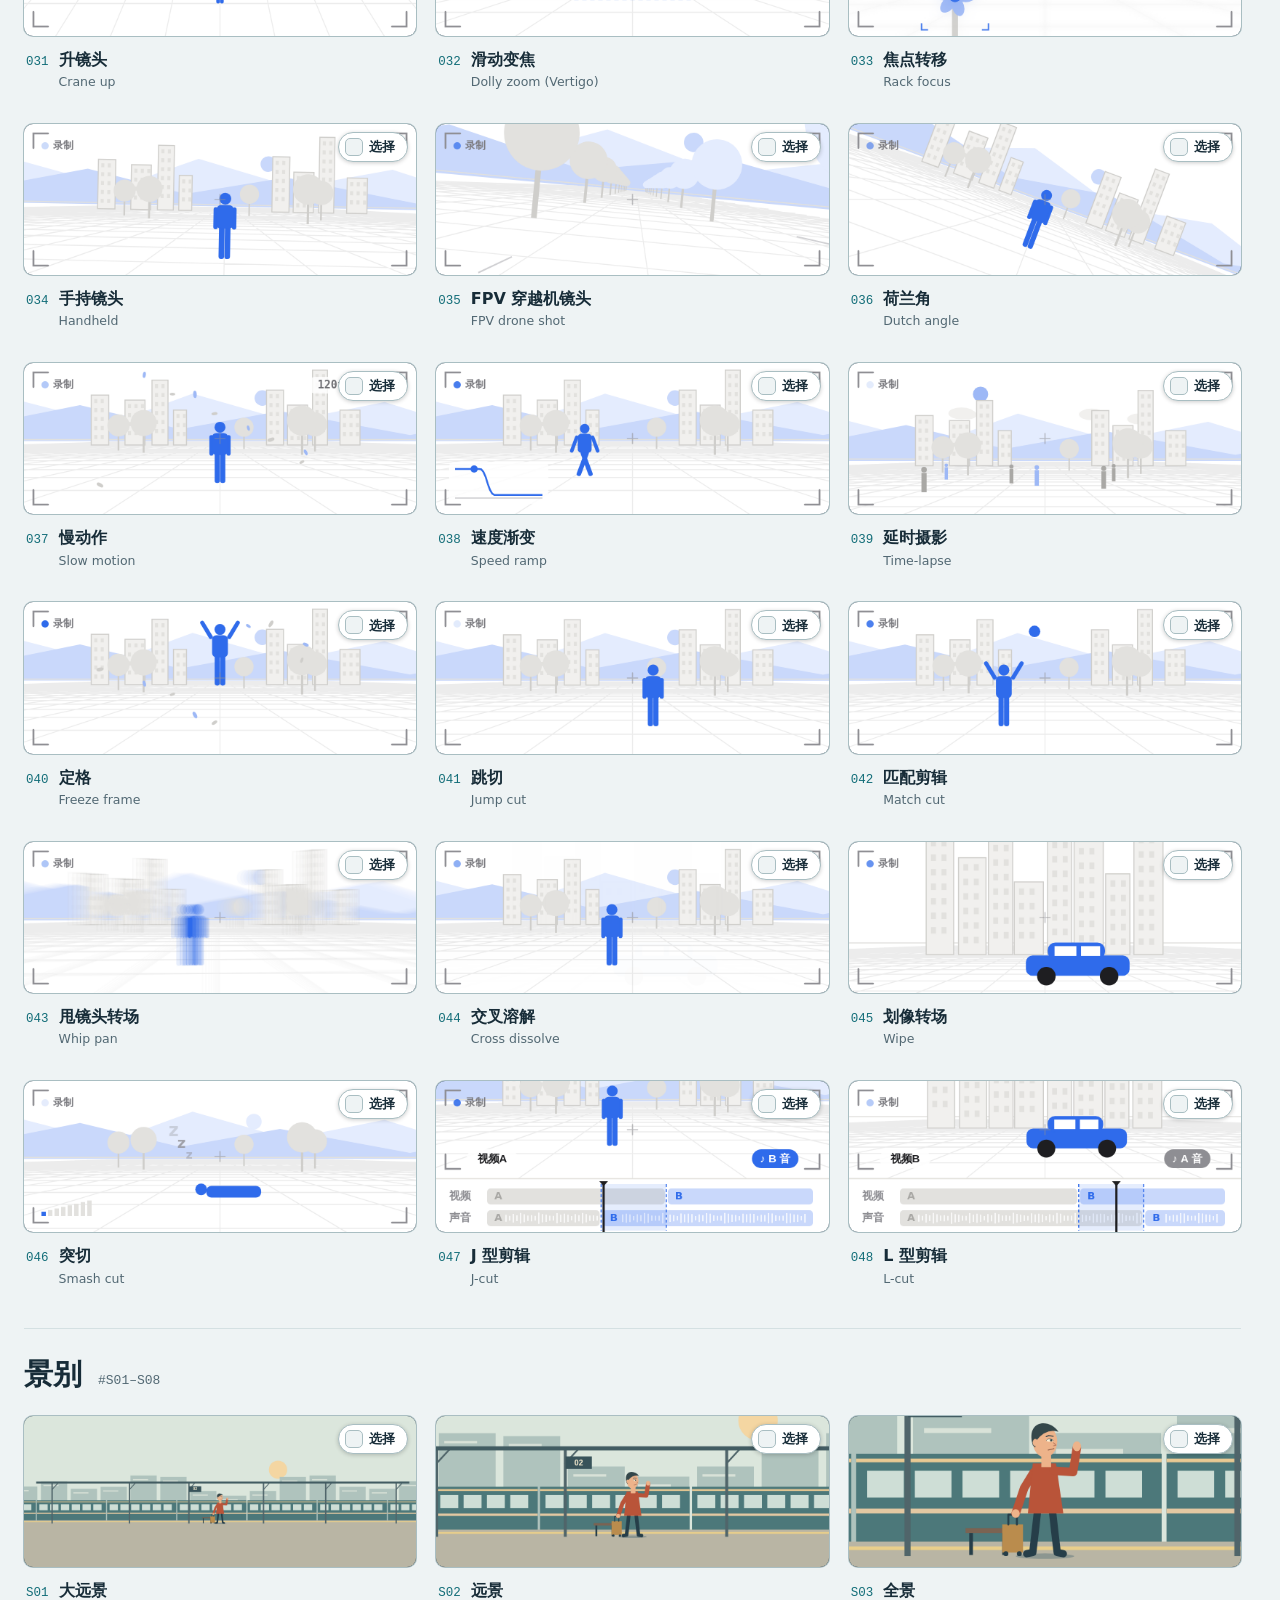
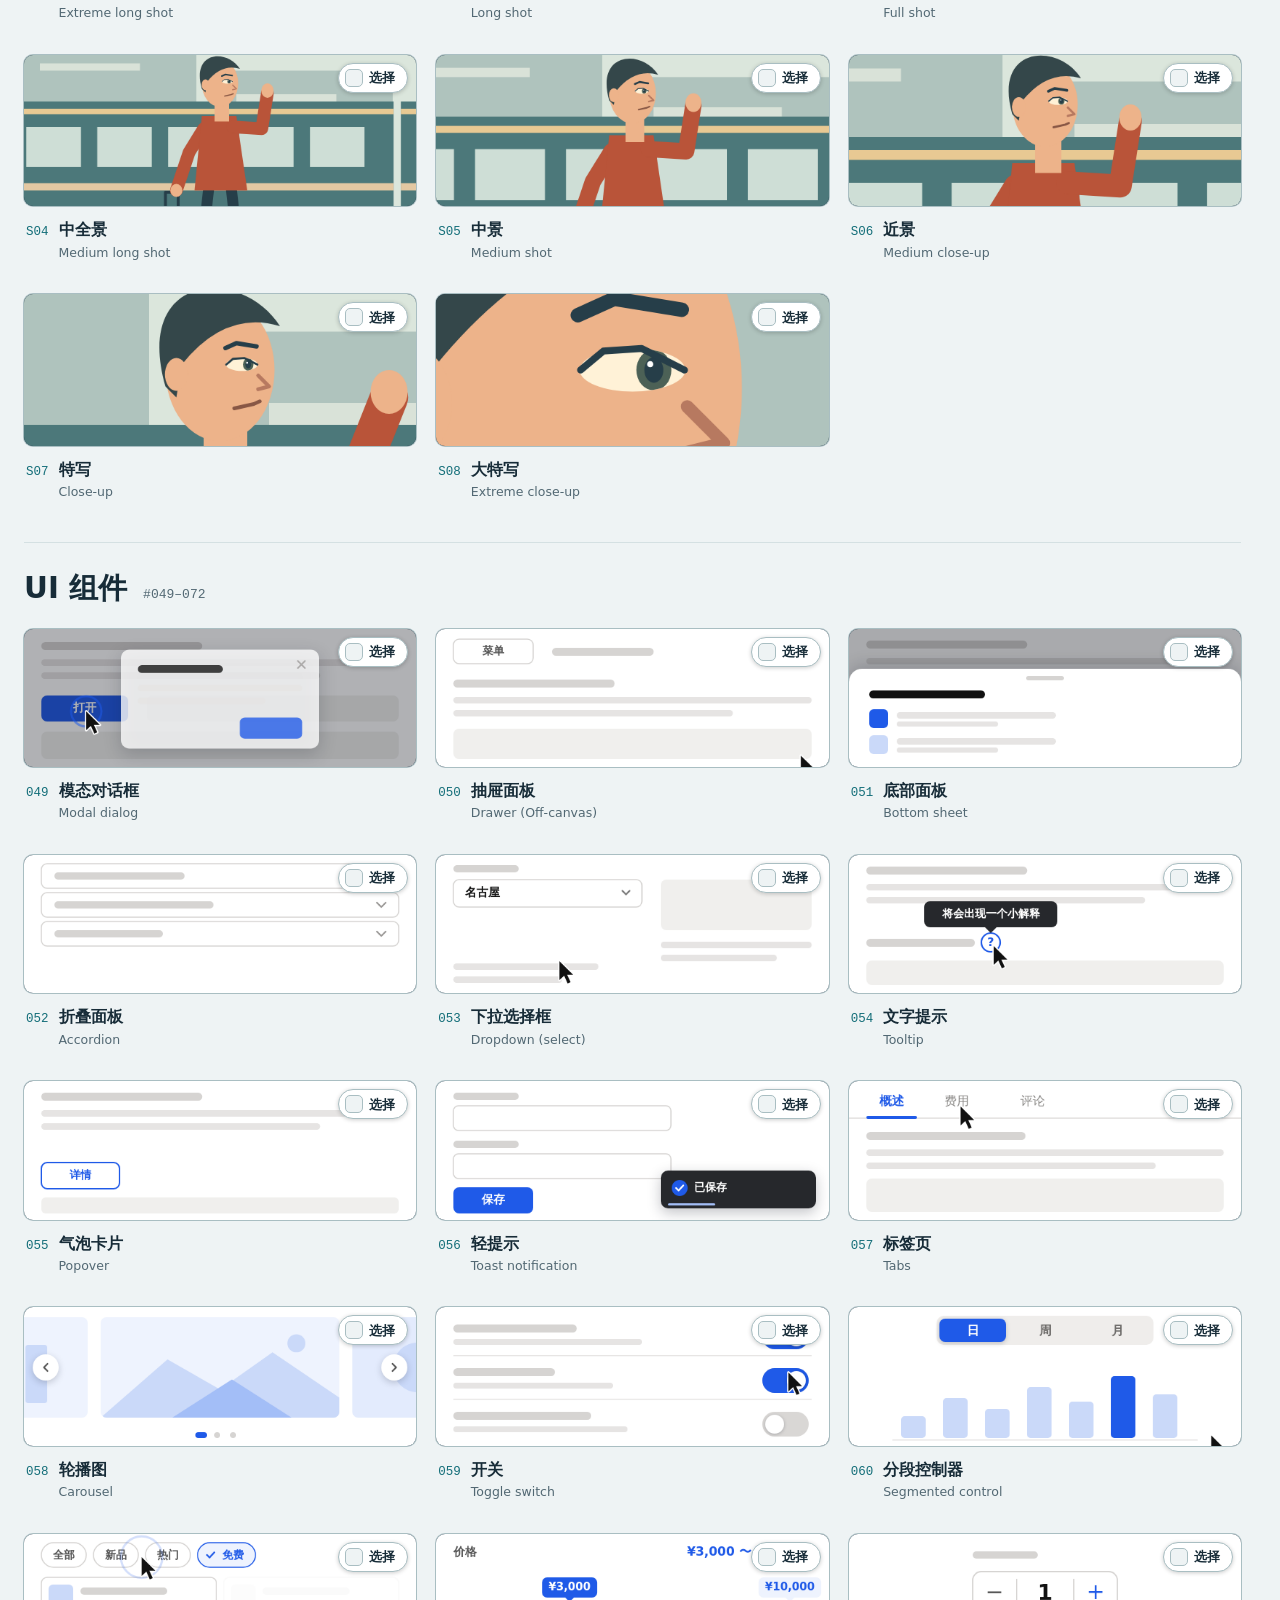
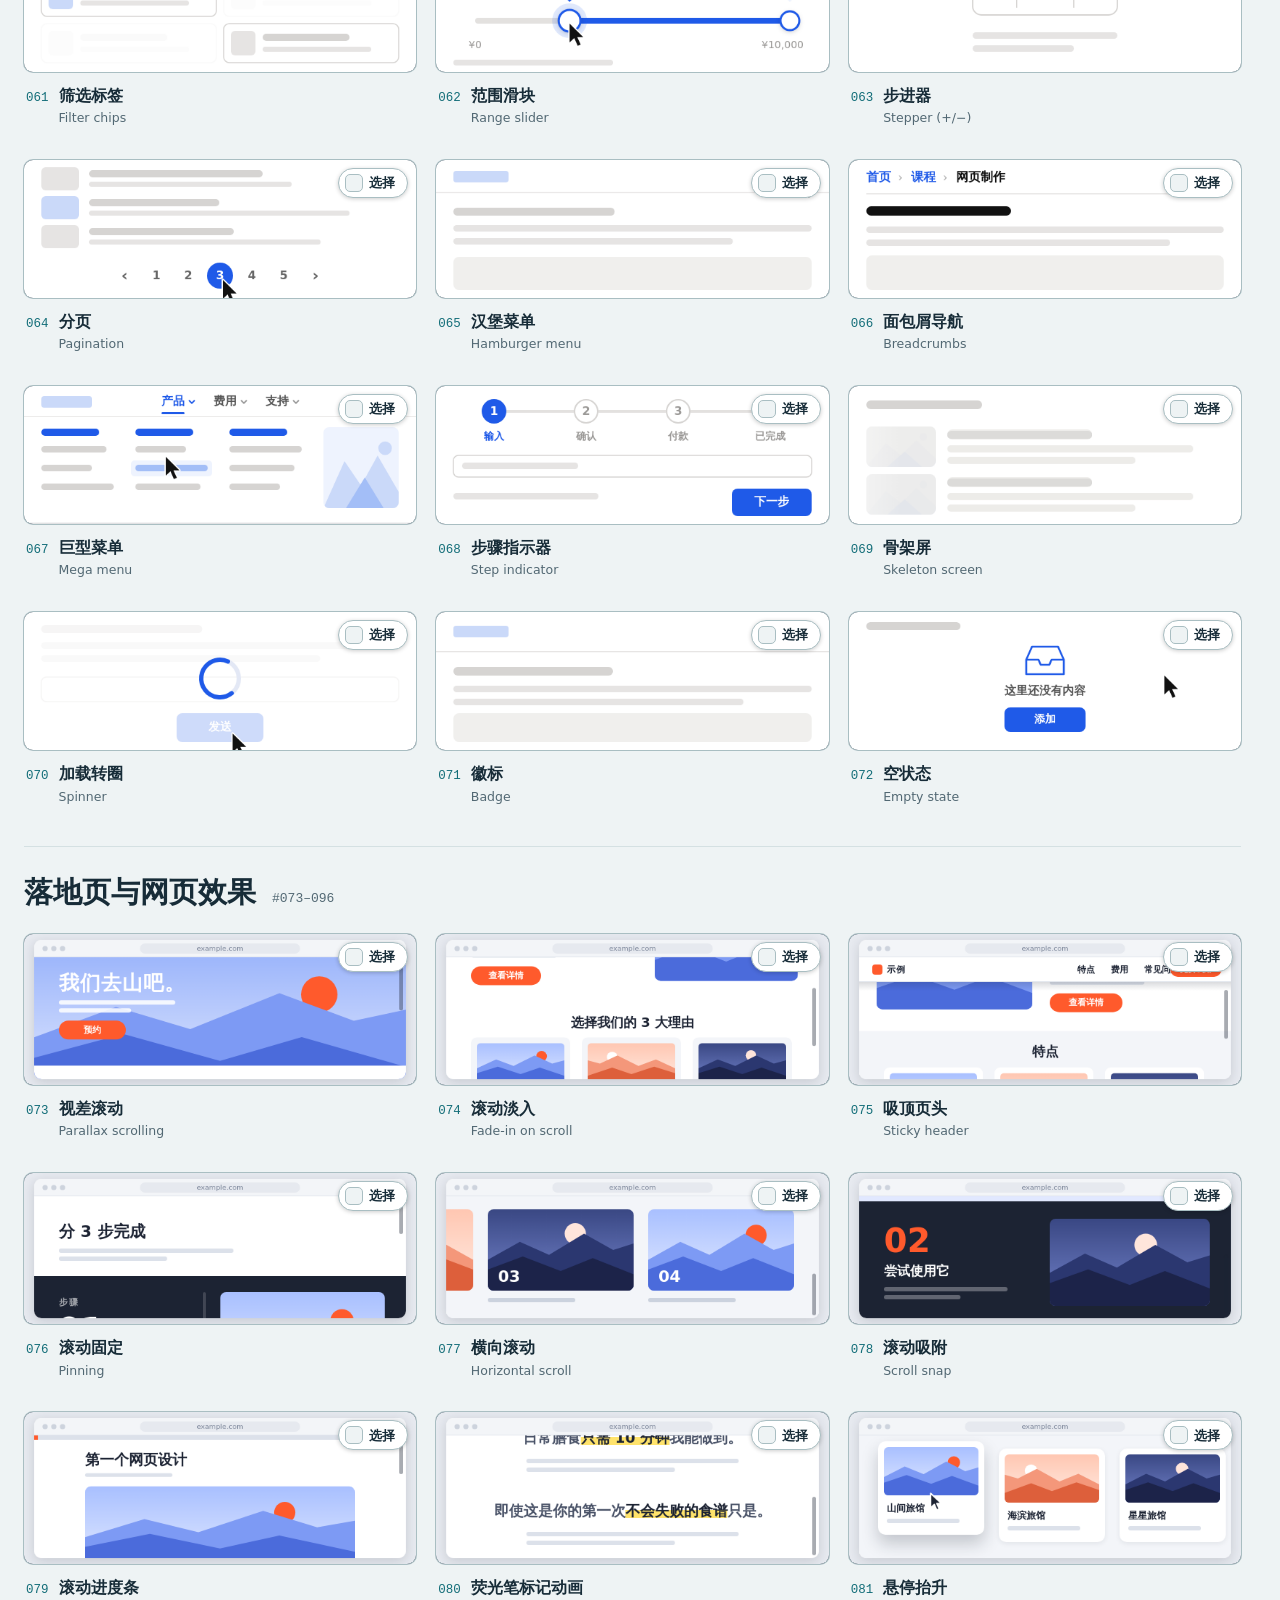
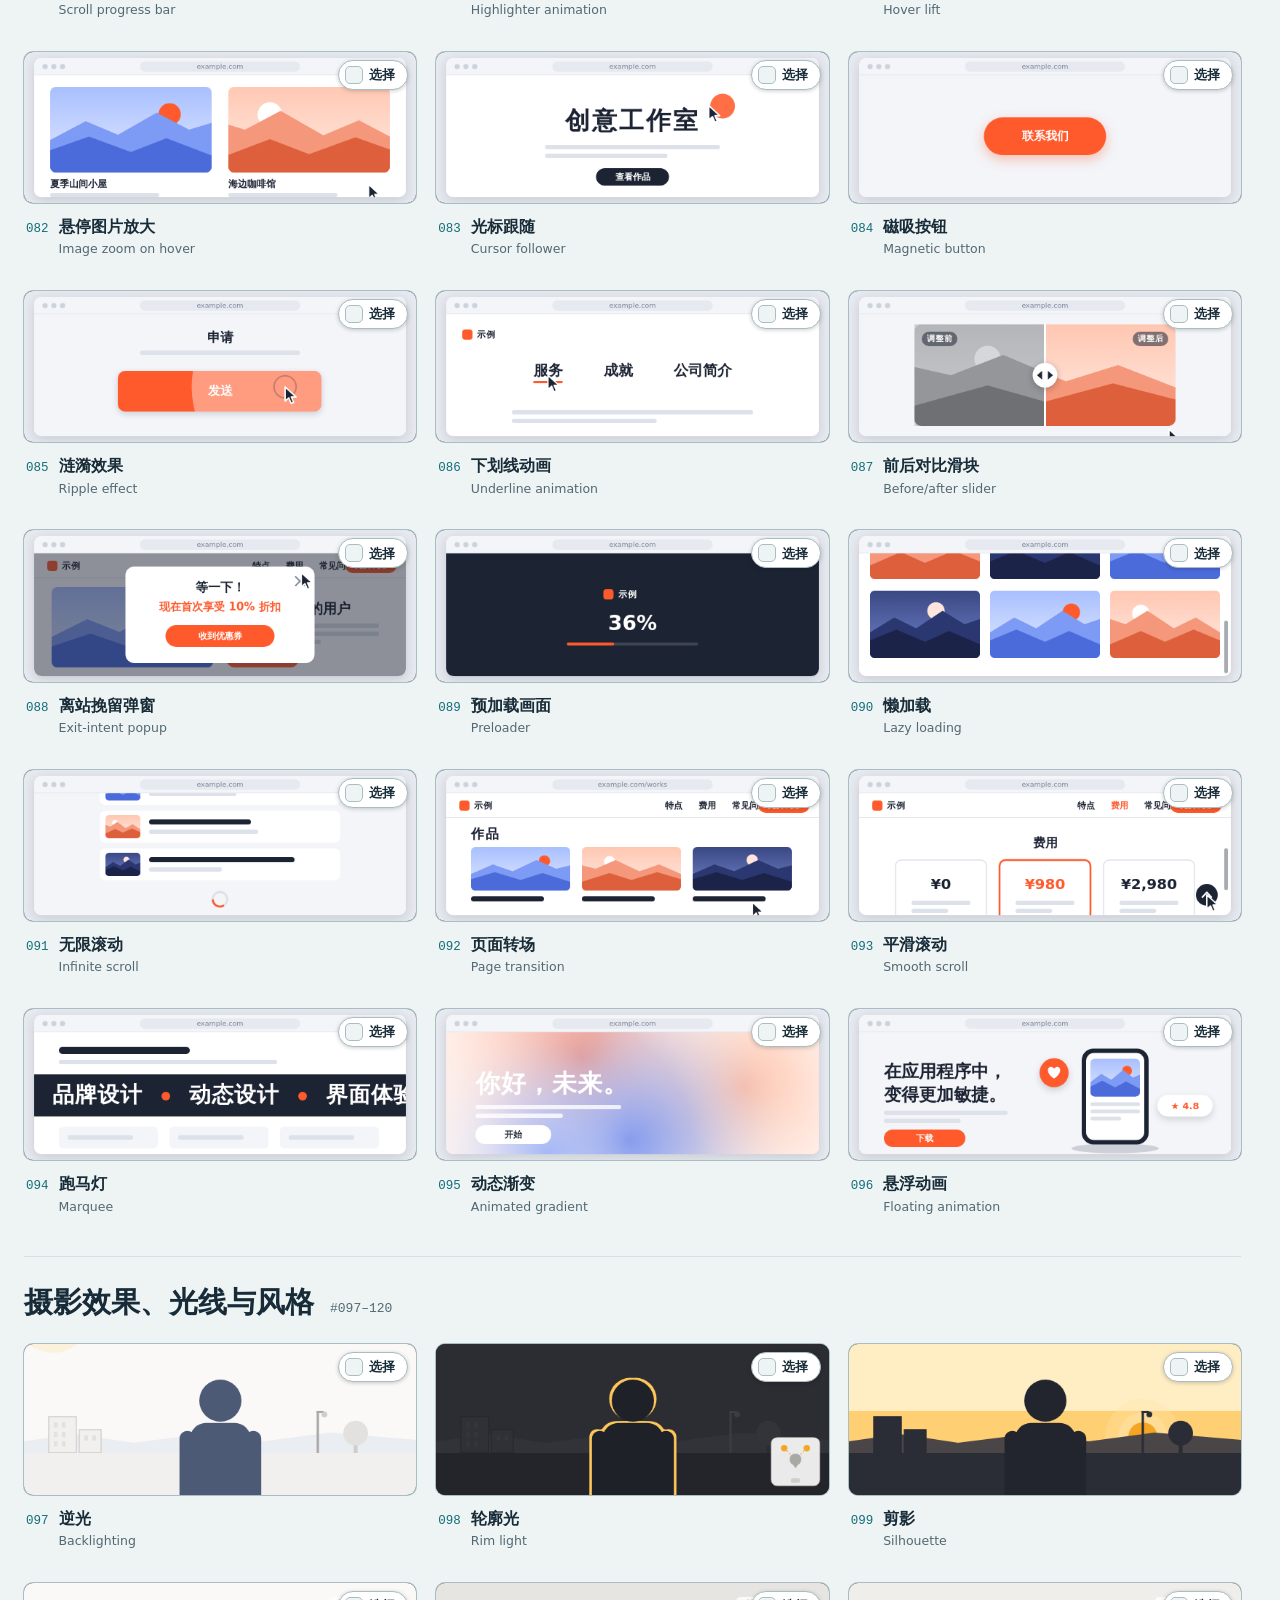
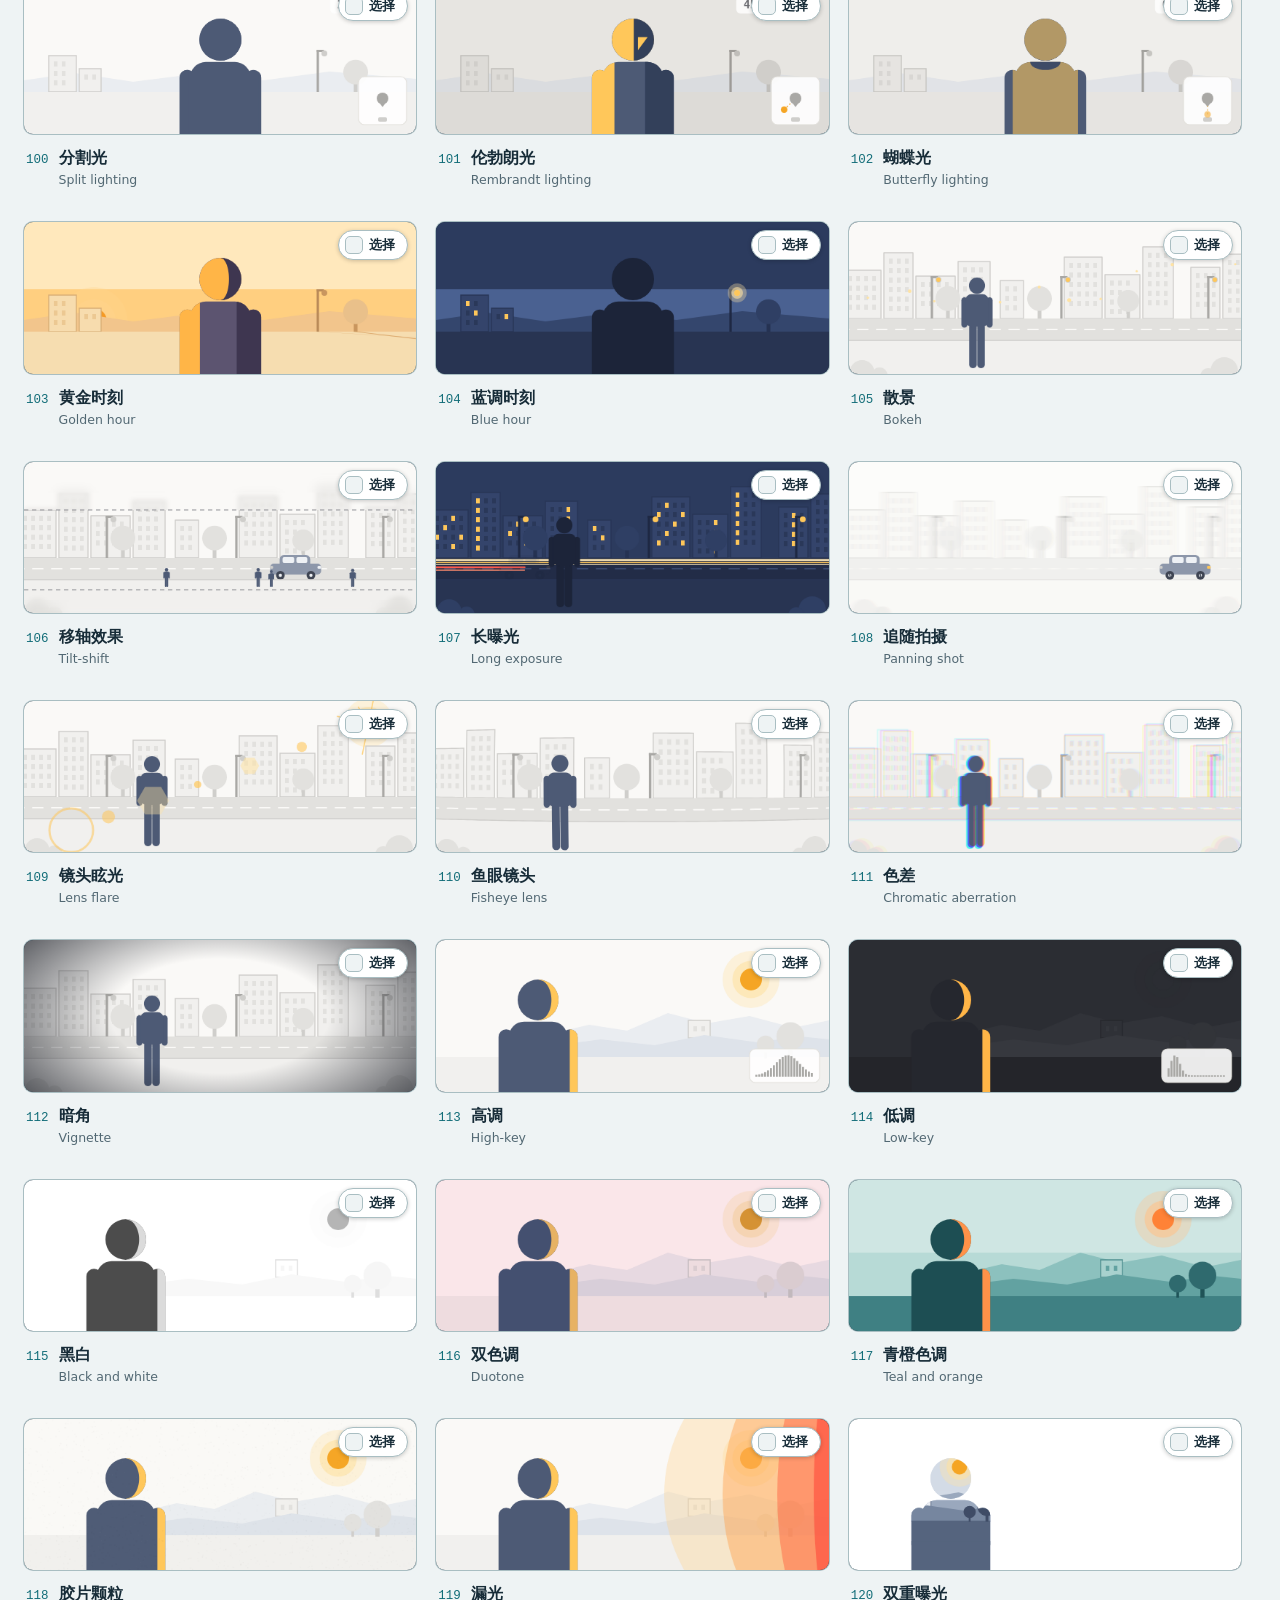
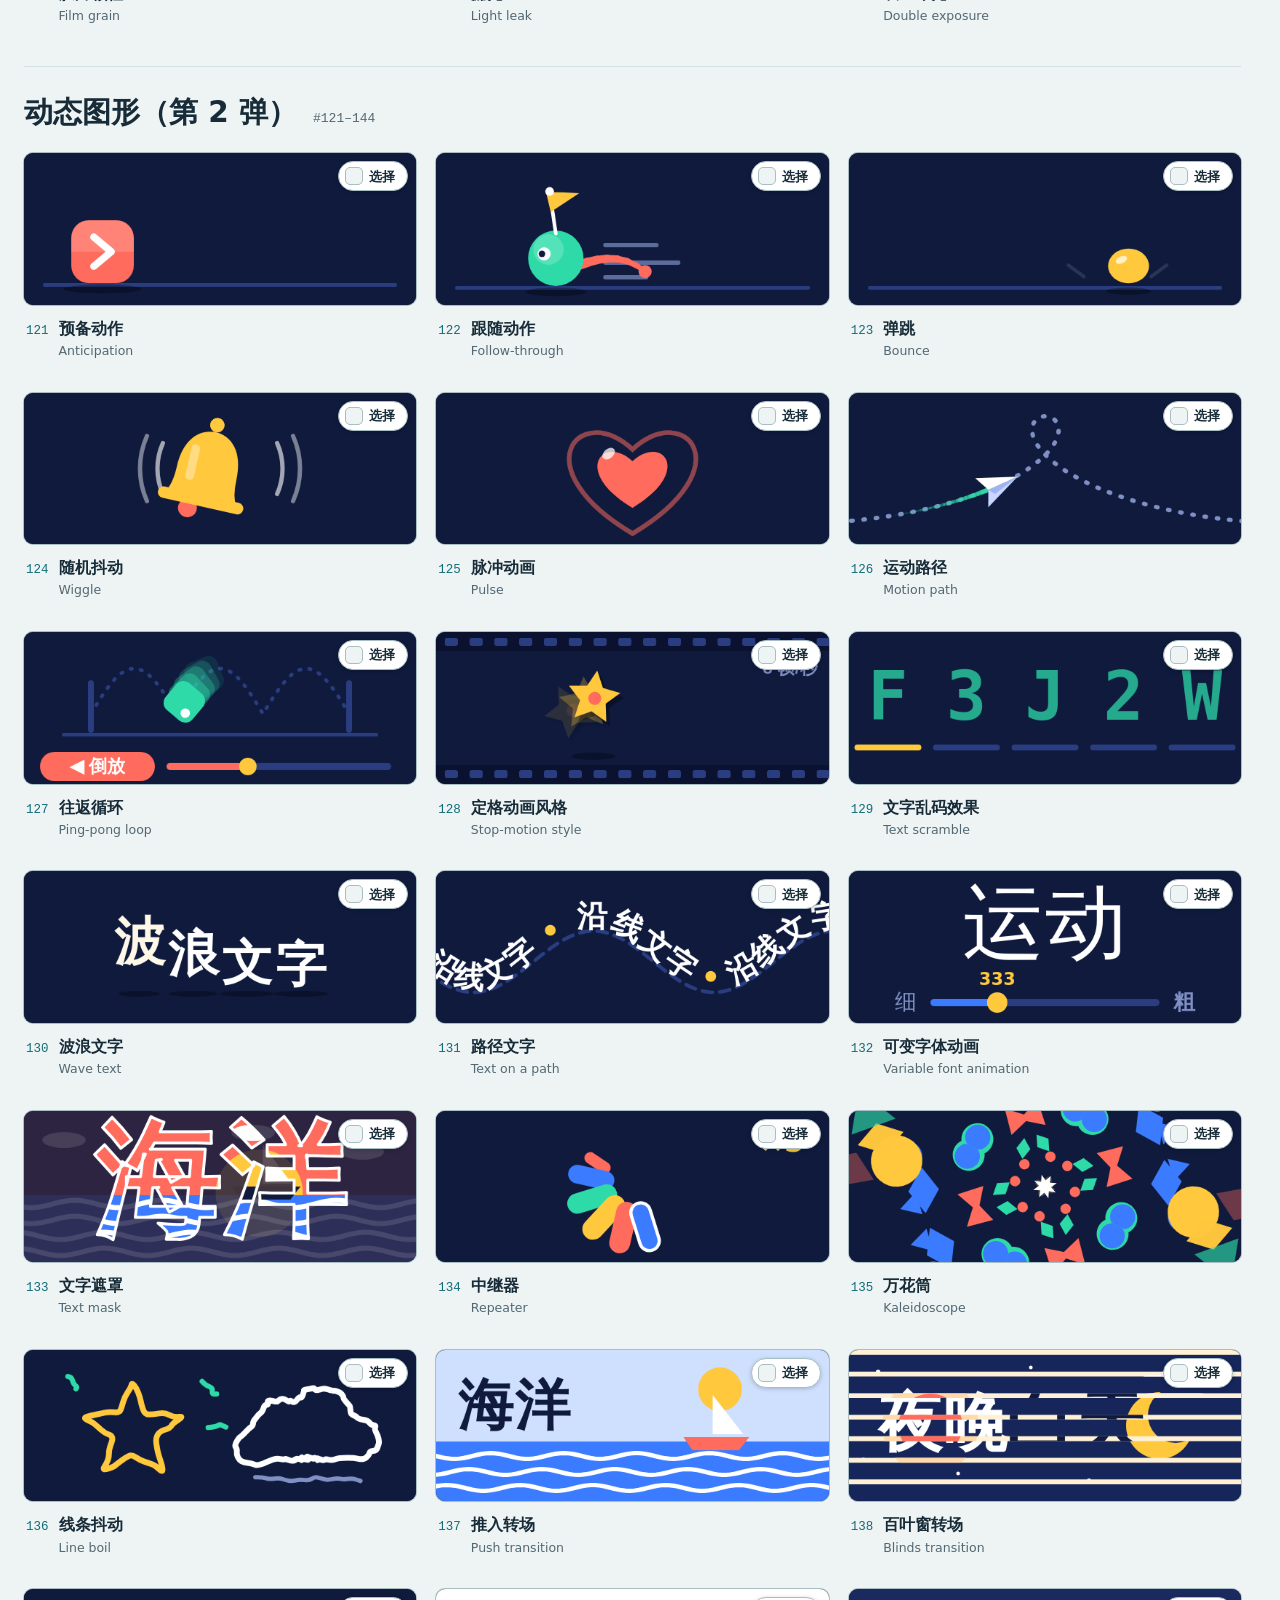
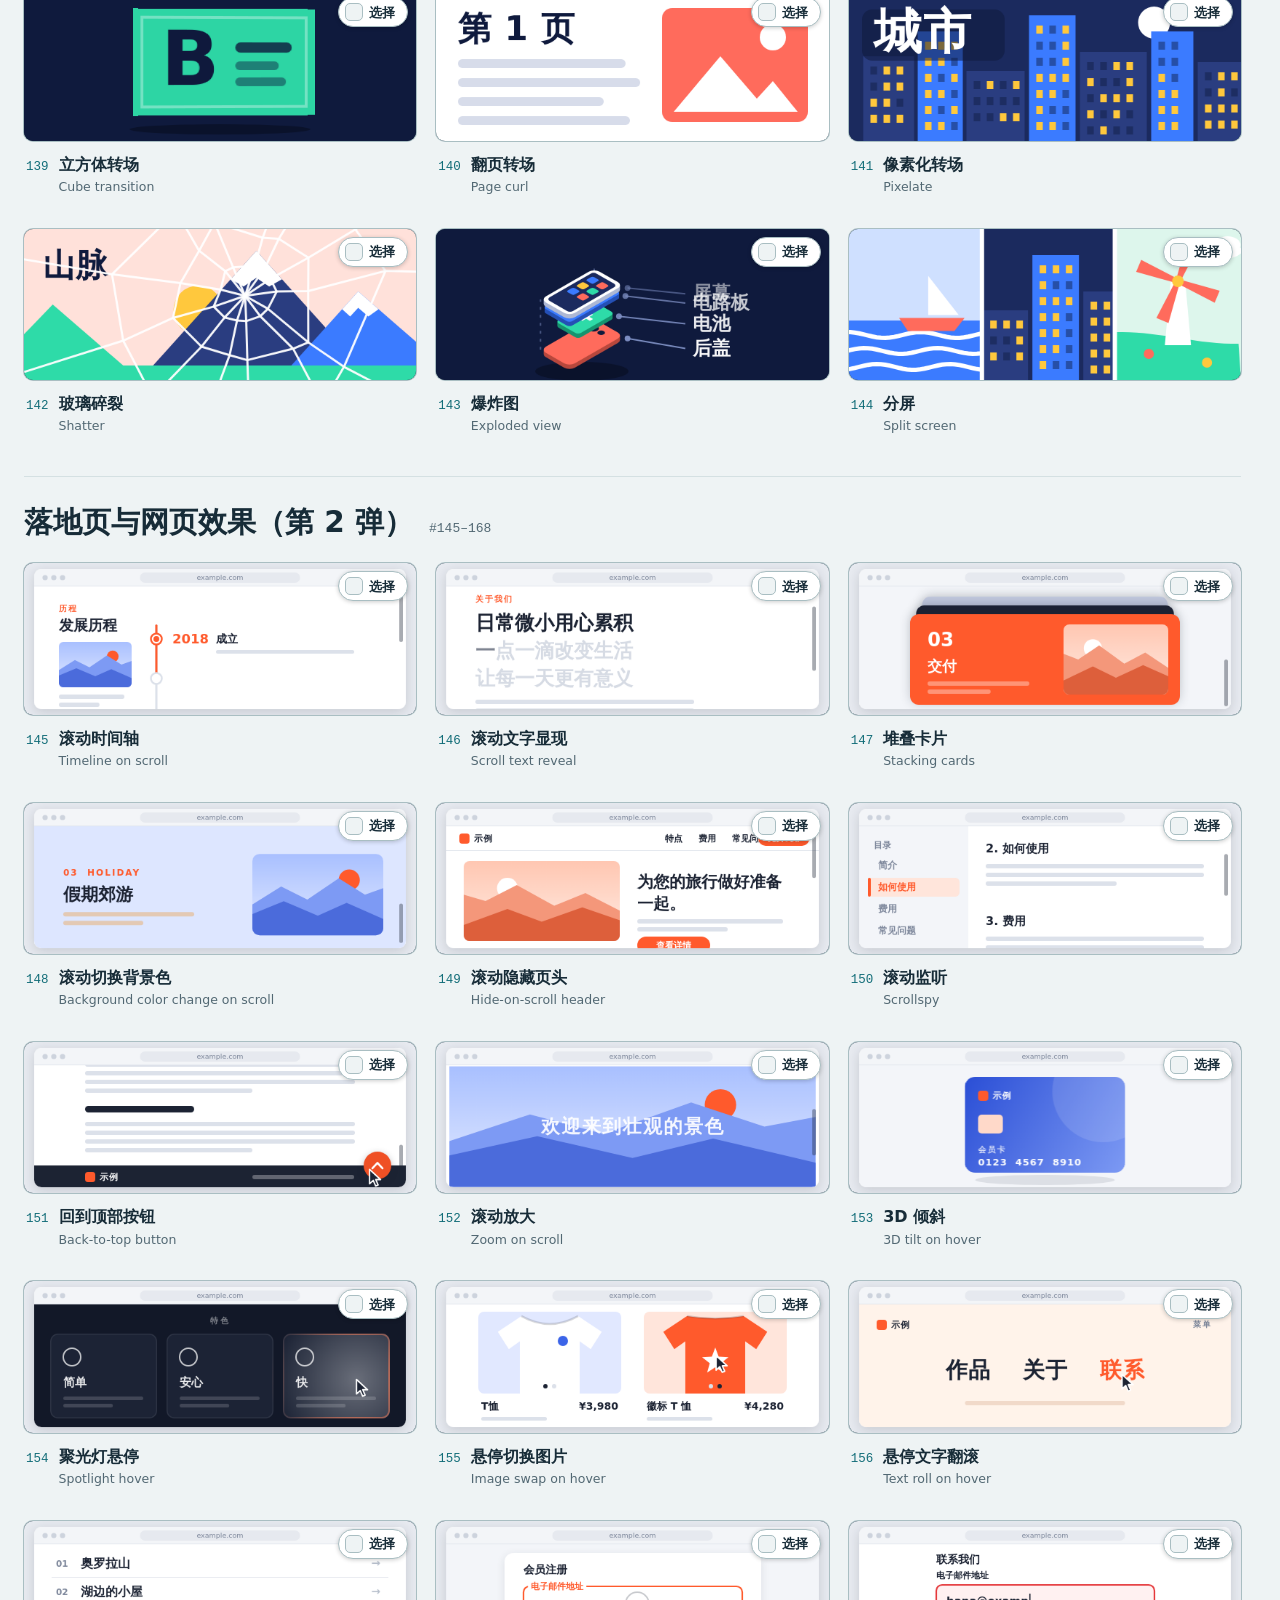
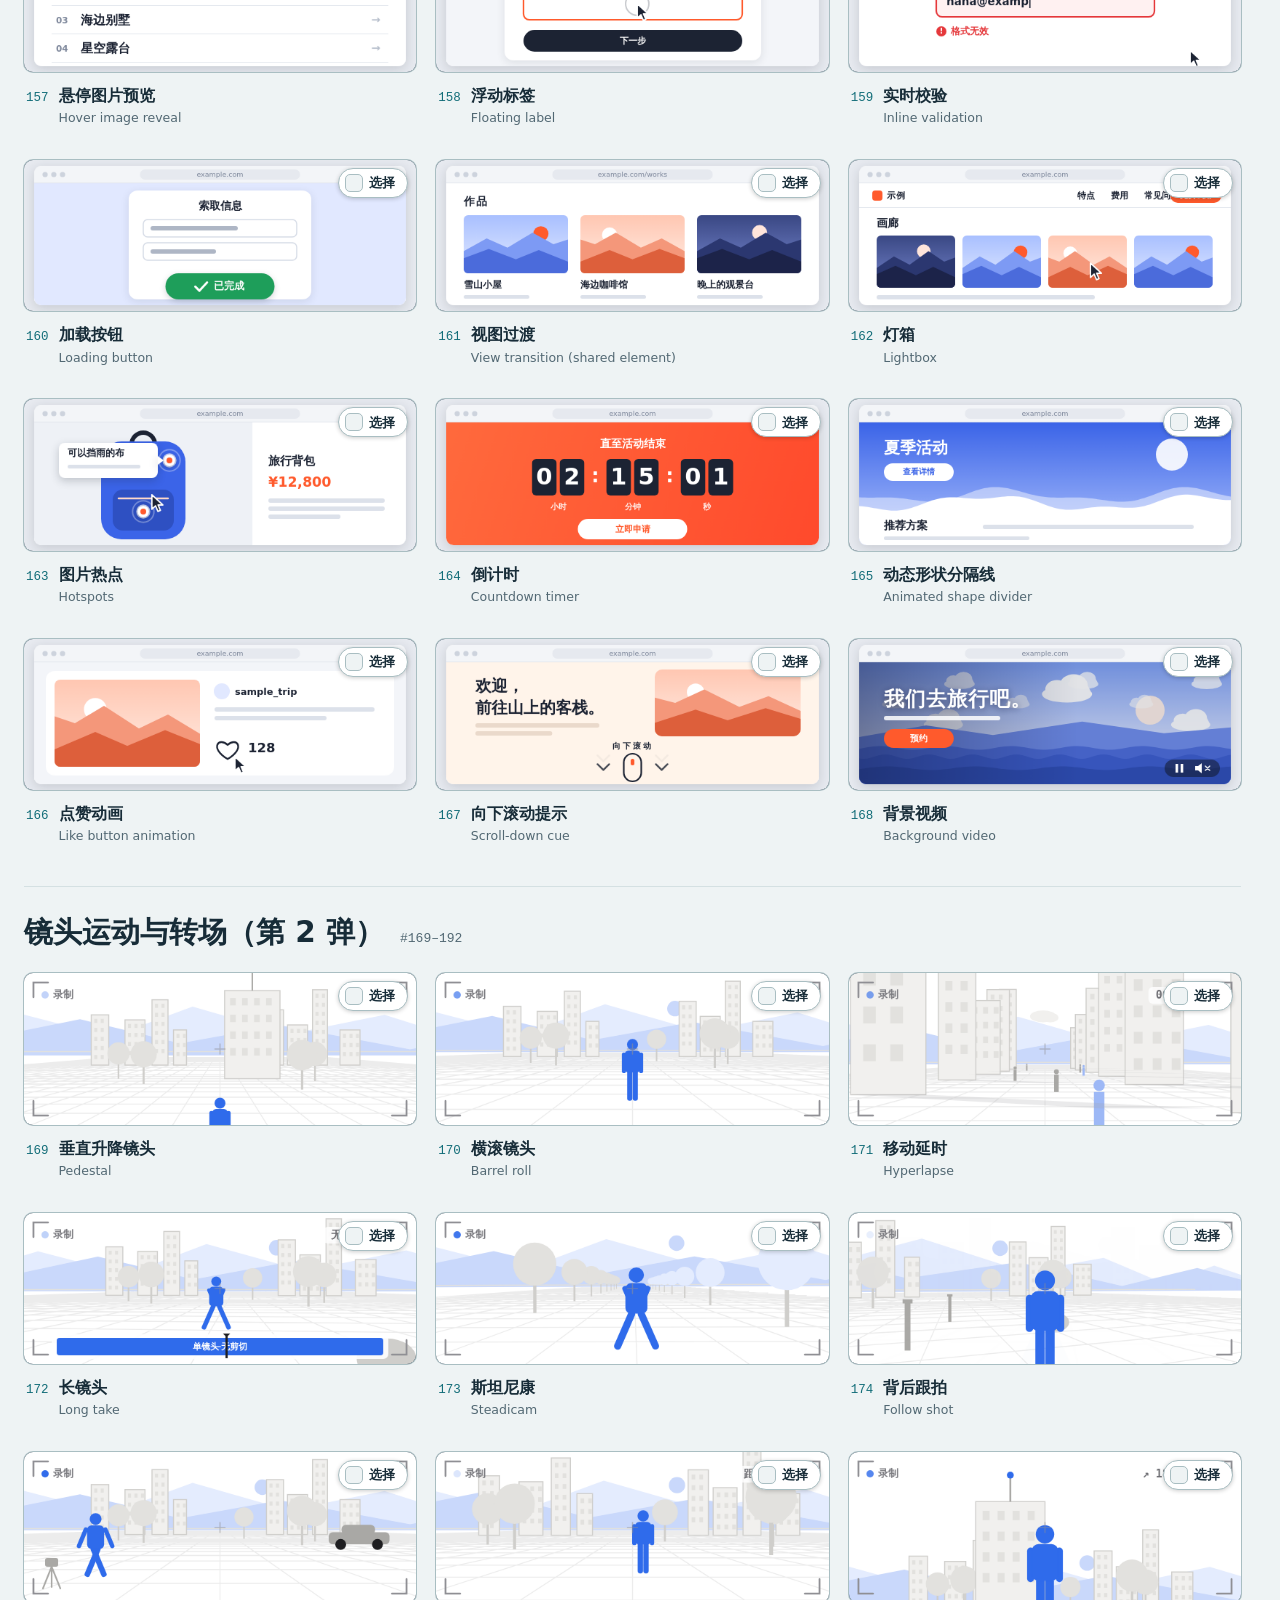
==== commit 4bbc3f9c: "Compare eight framings of an envelope handoff on a shared timeline" ====
--- a/index.html
+++ b/index.html
@@ -23,7 +23,7 @@
   d.lang = l;
 })();
 </script>
-<link rel="stylesheet" href="assets/site.css?v=20261126-shot-pair">
+<link rel="stylesheet" href="assets/site.css?v=20261126-pair-scenes">
 </head>
 <body>
 <a class="skip" href="#gallery" data-t="skip">見本の一覧へ移動</a>
@@ -91,7 +91,12 @@
     </div>
     <div class="wrap">
       <section id="shot-pair" aria-labelledby="pair-title" hidden>
-        <h3 id="pair-title" data-t="pairTitle">站台送别 · 双景别对照</h3>
+        <div class="shot-pair-heading">
+          <h3 id="pair-title" data-t="pairTitle">双景别对照</h3>
+          <label><span data-t="pairScene">场景</span>
+            <select id="pair-scene"><option value="platform" data-t="pairPlatform">站台送别</option><option value="handoff" data-t="pairHandoff">物品交接</option></select>
+          </label>
+        </div>
         <div class="shot-pair-views">
           <div class="shot-pair-pane">
             <label><span data-t="pairLeft">左侧景别</span><select id="pair-left"></select></label>
@@ -112,9 +117,12 @@
         </div>
         <div class="shot-pair-cues">
           <span data-t="pairMoment">定格动作</span>
-          <button type="button" data-time="1.65" data-t="pairWave">举手</button>
-          <button type="button" data-time="3.36" data-t="pairBlink">眨眼</button>
-          <button type="button" data-time="4.80" data-t="pairLower">放下手</button>
+          <button type="button" data-scene="platform" data-time="1.65" data-t="pairWave">举手</button>
+          <button type="button" data-scene="platform" data-time="3.36" data-t="pairBlink">眨眼</button>
+          <button type="button" data-scene="platform" data-time="4.80" data-t="pairLower">放下手</button>
+          <button type="button" data-scene="handoff" data-time="1.68" data-t="pairReach" hidden>伸手</button>
+          <button type="button" data-scene="handoff" data-time="2.40" data-t="pairGrip" hidden>接稳</button>
+          <button type="button" data-scene="handoff" data-time="3.40" data-t="pairRelease" hidden>松手</button>
         </div>
       </section>
       <p class="count" id="count" role="status" aria-live="polite"></p><p class="listen-status" id="listen-status" role="status" aria-live="polite"></p>
@@ -255,6 +263,6 @@
 <script src="assets/animation-parameters.js"></script><script src="assets/principles-parameters.js"></script><script src="assets/cinema-parameters.js"></script><script src="assets/custom-sandbox.js"></script><script src="assets/visual-common.js?v=20261101-eyes6"></script>
 <script src="assets/branding.js"></script>
 <script>MPBrand.apply(MPBrand.site, "home");</script>
-<script src="assets/general-learning.js?v=20261101-audit3"></script><script src="assets/film-audio.js?v=20261101-sound1"></script><script src="assets/site.js?v=20261126-shot-pair"></script>
+<script src="assets/general-learning.js?v=20261101-audit3"></script><script src="assets/film-audio.js?v=20261101-sound1"></script><script src="assets/site.js?v=20261126-pair-scenes"></script>
 </body>
 </html>
--- a/assets/site.css
+++ b/assets/site.css
@@ -449,7 +449,10 @@
 
 /* The two views keep the same aspect ratio and stay side by side on phones. */
 #shot-pair { margin: 1.4rem 0; padding: clamp(12px, 2.4vw, 28px); border: 1px solid var(--line); border-radius: 16px; background: var(--surface); }
-#pair-title { margin: 0 0 16px; font-size: clamp(19px, 2vw, 25px); }
+#pair-title { margin: 0; font-size: clamp(19px, 2vw, 25px); }
+.shot-pair-heading { display: flex; align-items: center; flex-wrap: wrap; gap: 8px 20px; margin-bottom: 16px; }
+.shot-pair-heading label { color: var(--muted); font-size: 13px; }
+#pair-scene { margin-left: 4px; padding: 5px 8px; color: var(--ink); background: var(--surface); border: 1px solid var(--line-strong); border-radius: 6px; font: inherit; font-weight: 650; }
 .shot-pair-views { display: grid; grid-template-columns: repeat(2, minmax(0, 1fr)); gap: clamp(8px, 2vw, 24px); }
 .shot-pair-pane label { display: flex; flex-wrap: wrap; align-items: center; gap: 6px 12px; font-size: 13px; color: var(--muted); }
 .shot-pair-pane select { font: inherit; font-weight: 650; padding: 5px 8px; max-width: 100%; background: var(--surface); border: 1px solid var(--line-strong); border-radius: 6px; color: var(--ink); }
@@ -463,6 +466,7 @@
 .shot-pair-cues { display: flex; align-items: center; flex-wrap: wrap; gap: 7px; margin-top: 10px; color: var(--muted); font-size: 13px; }
 .shot-pair-cues button { color: var(--ink); background: var(--bg); border: 1px solid var(--line); border-radius: 4px; padding: 5px 10px; }
 .shot-pair-cues button:hover { border-color: var(--ink); }
+.shot-pair-cues button[aria-current="time"] { border-color: var(--accent); color: var(--accent); box-shadow: inset 0 0 0 1px var(--accent); }
 @media (max-width: 500px) {
   .shot-pair-transport { gap: 7px; }
   .shot-pair-pane dl { font-size: 13px; }
